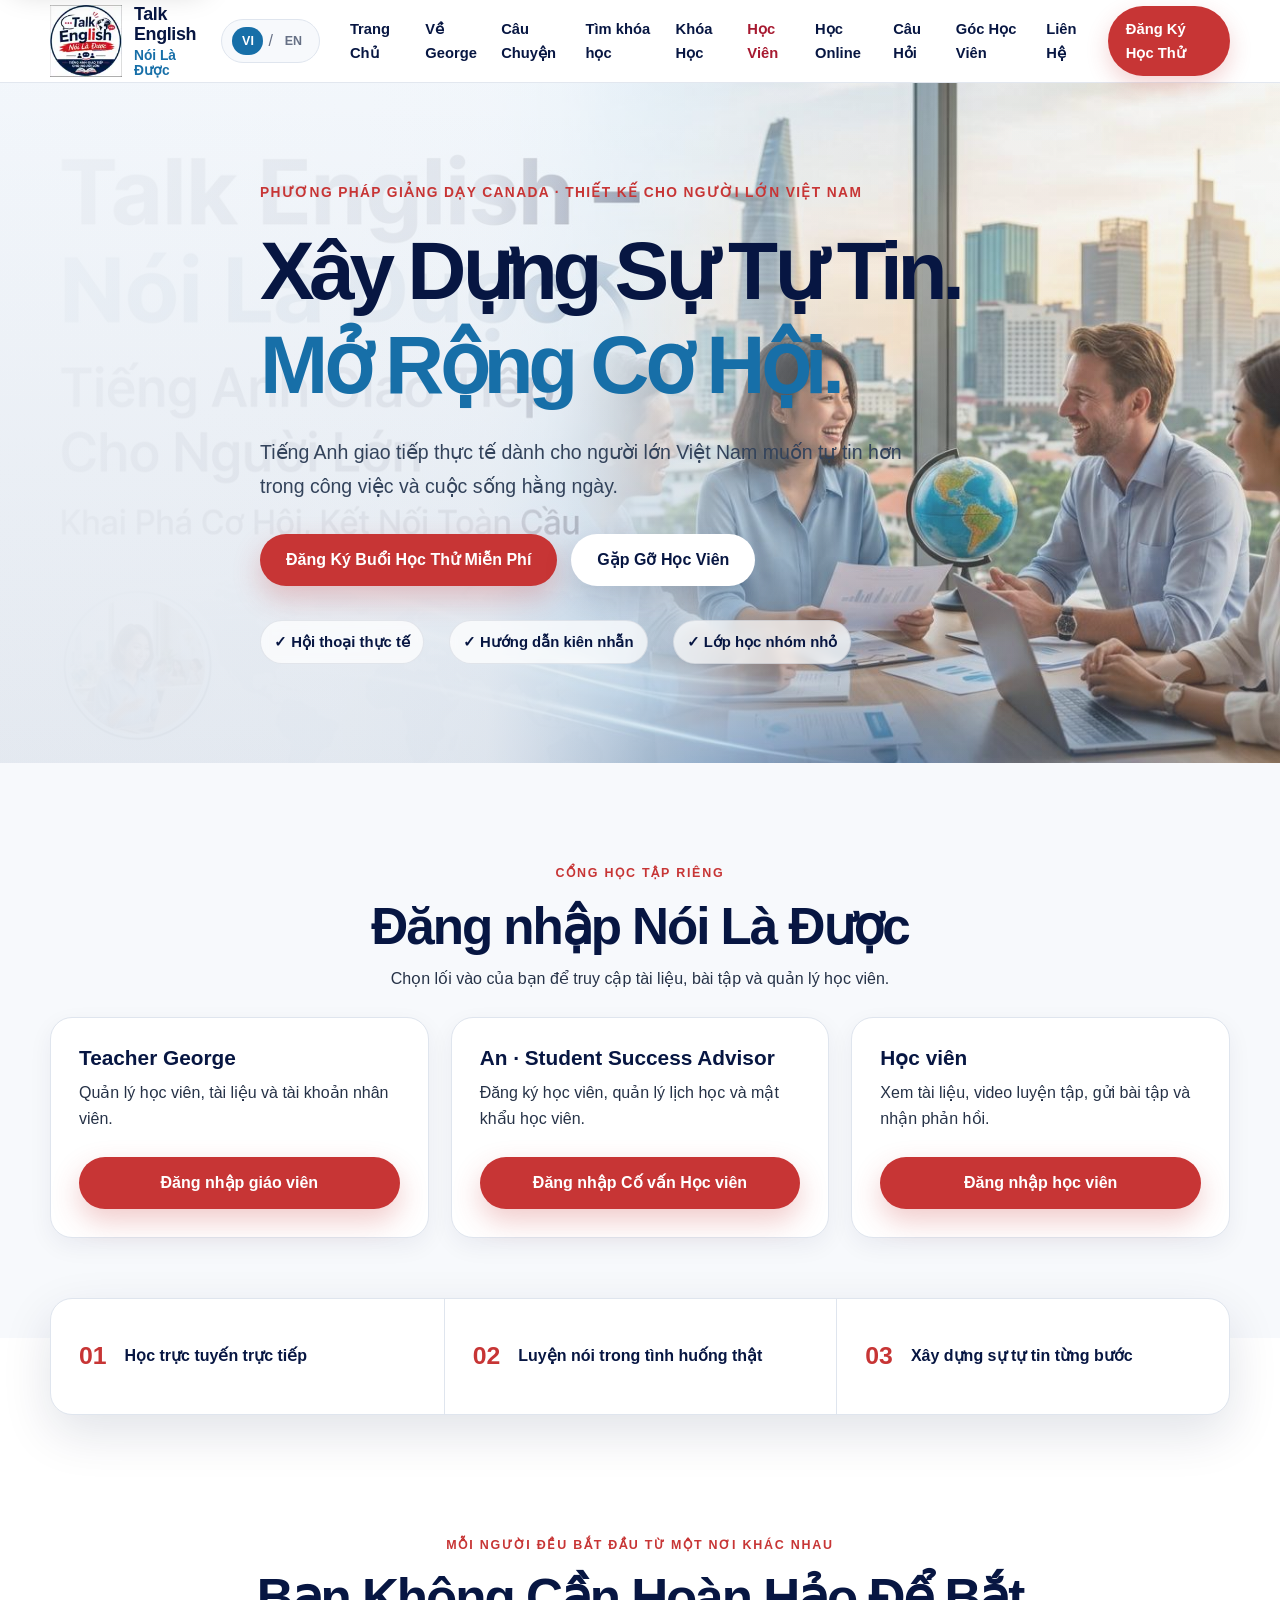
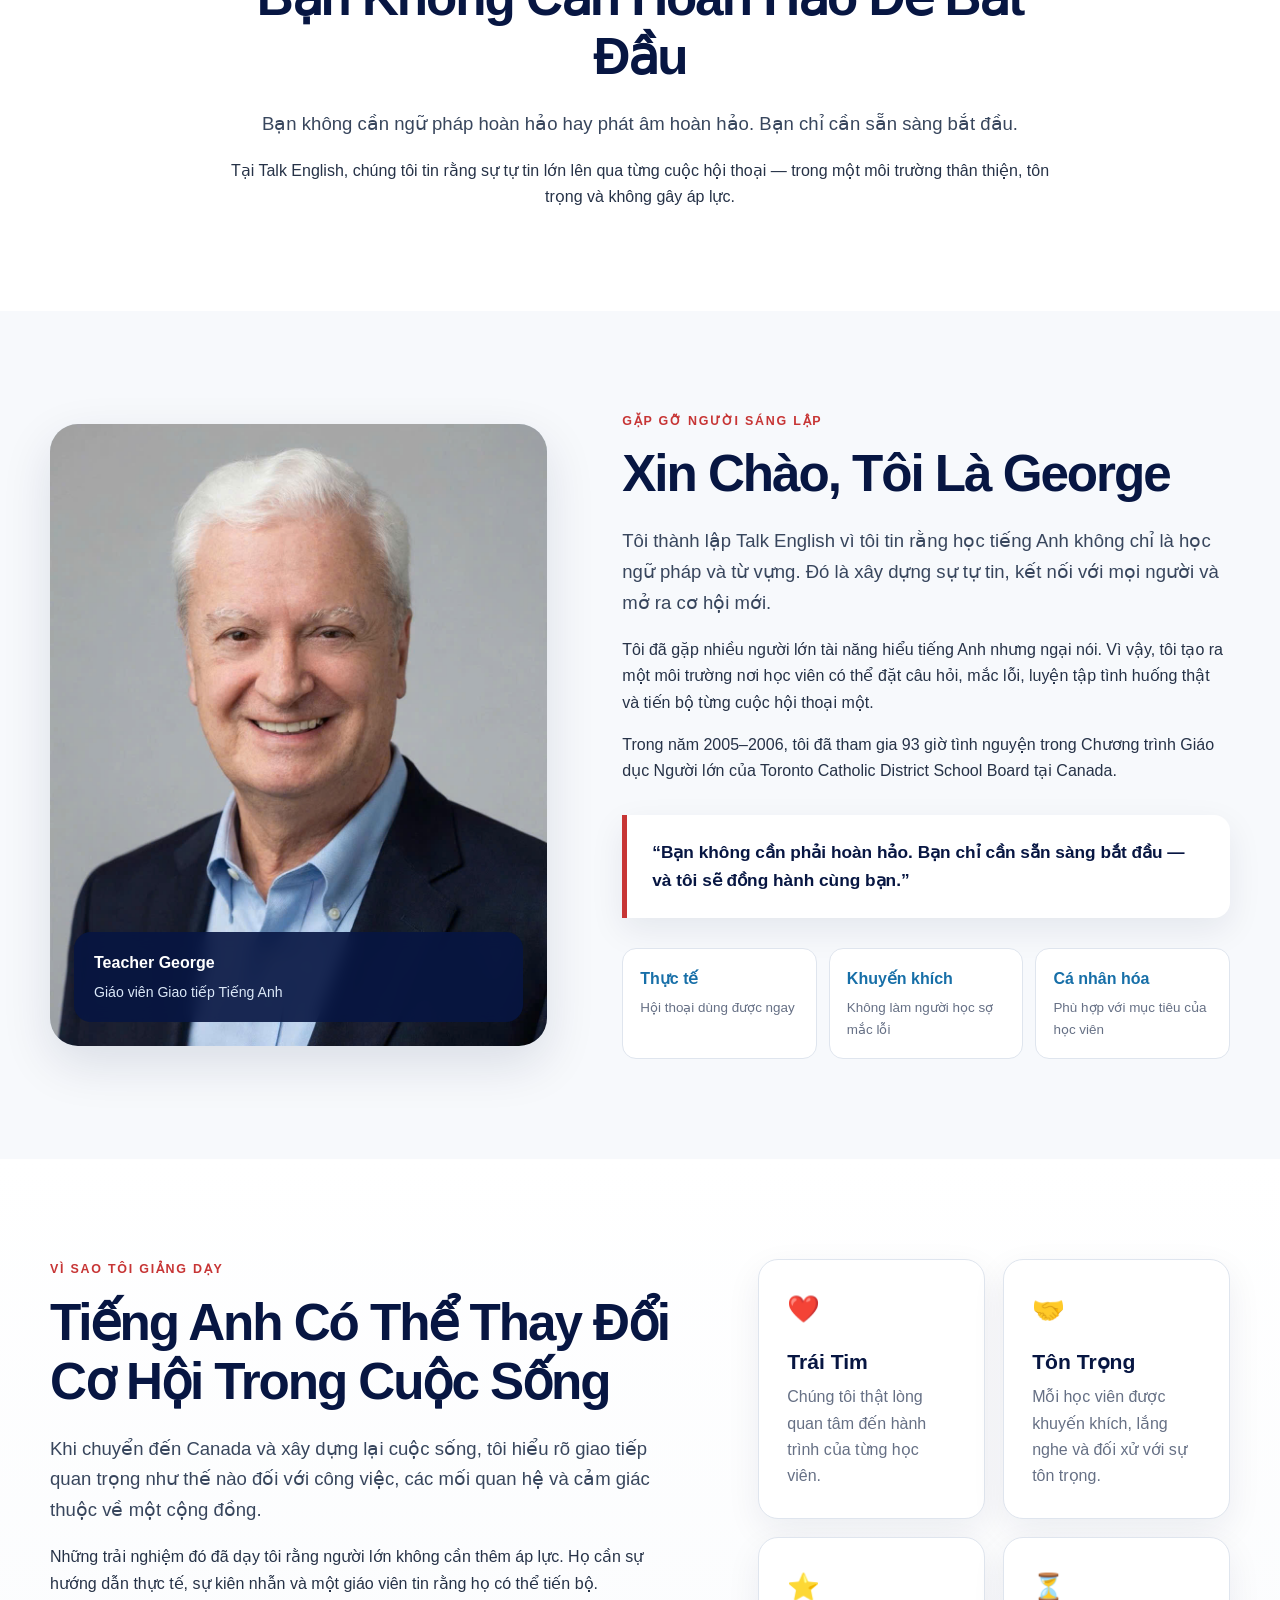
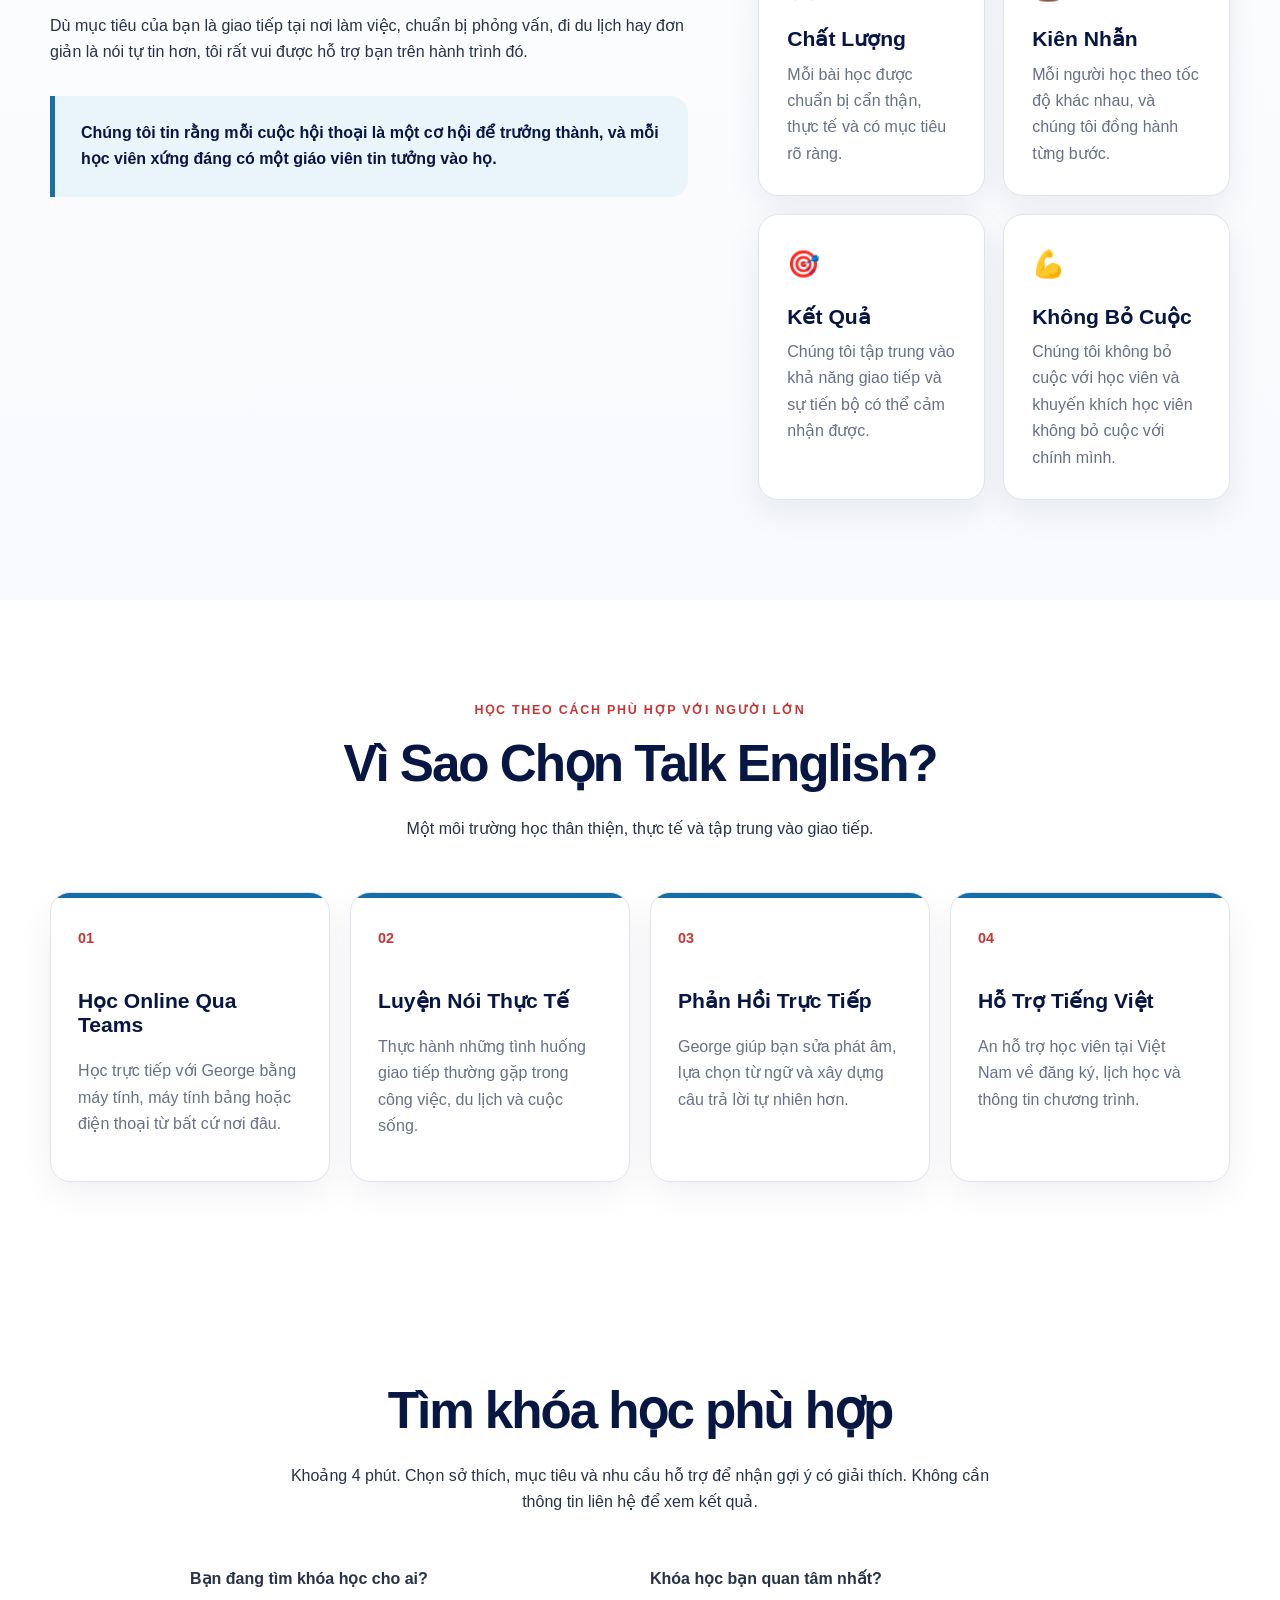
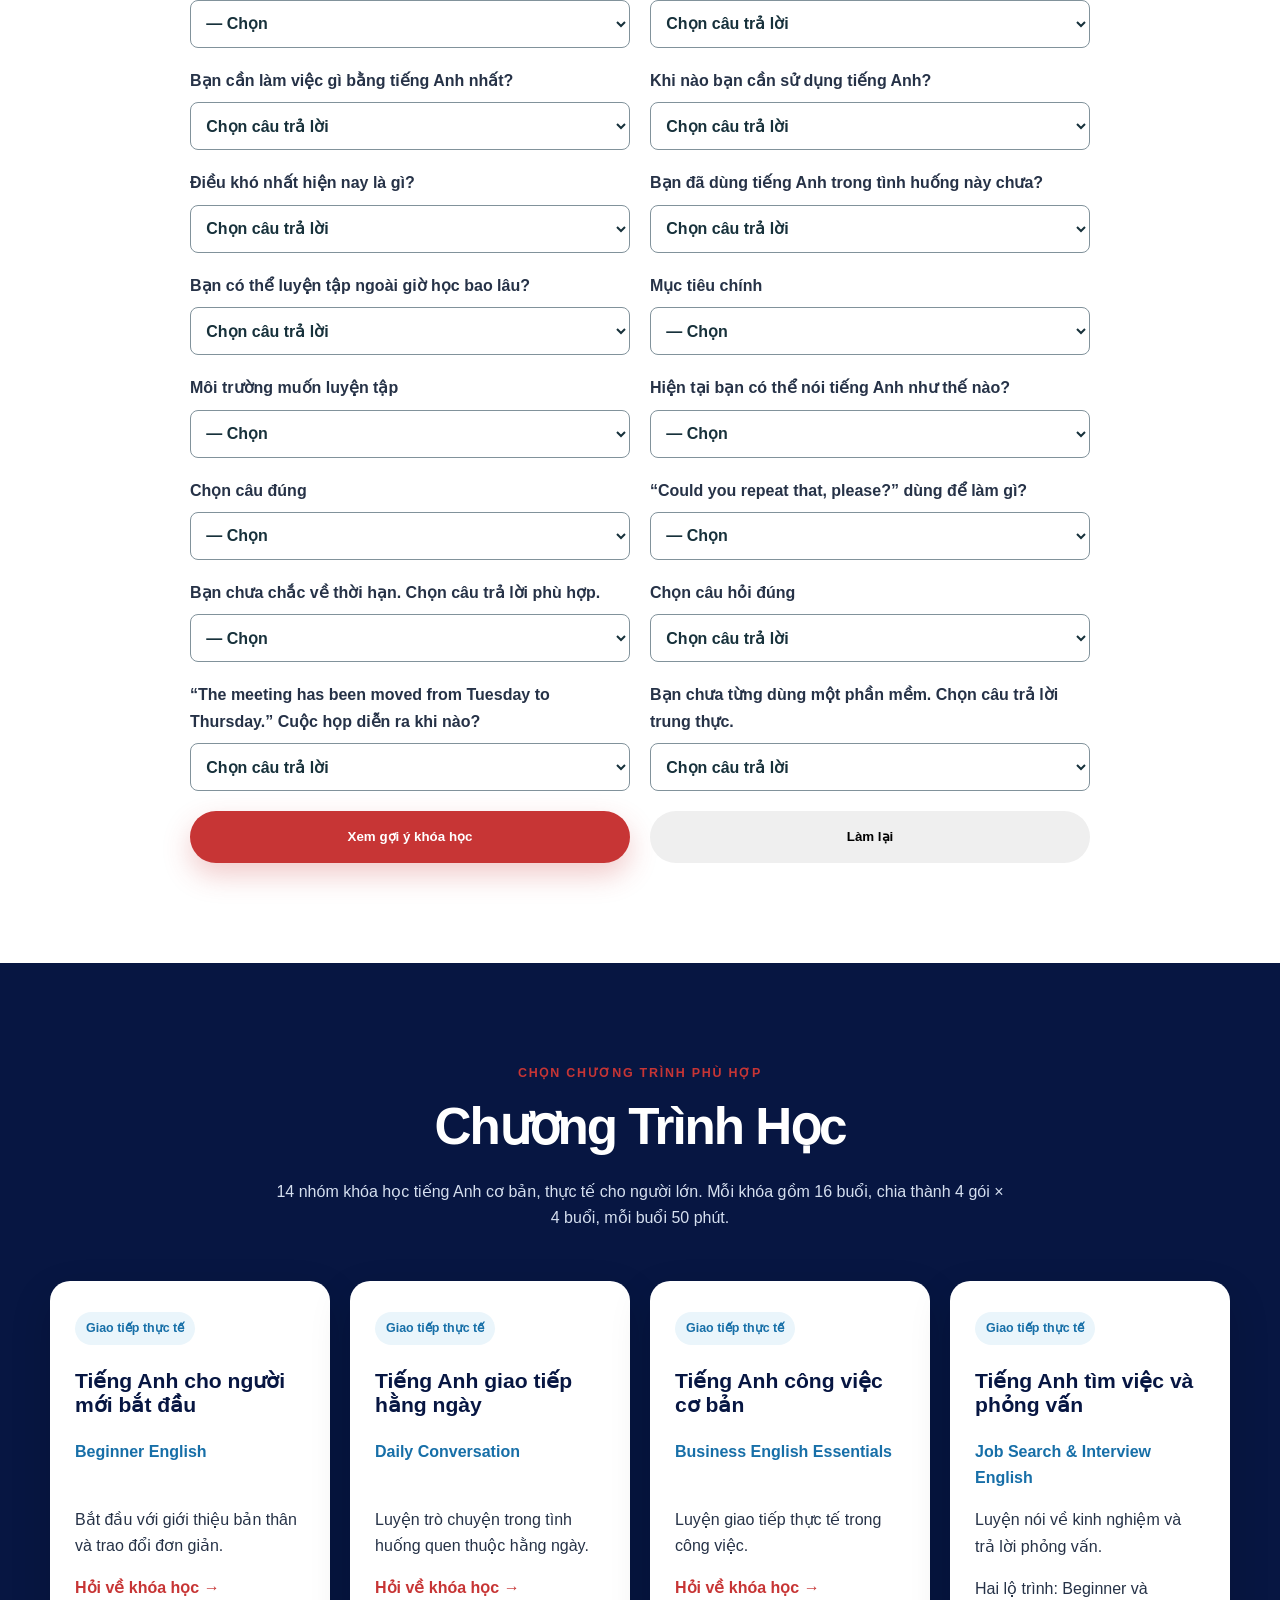
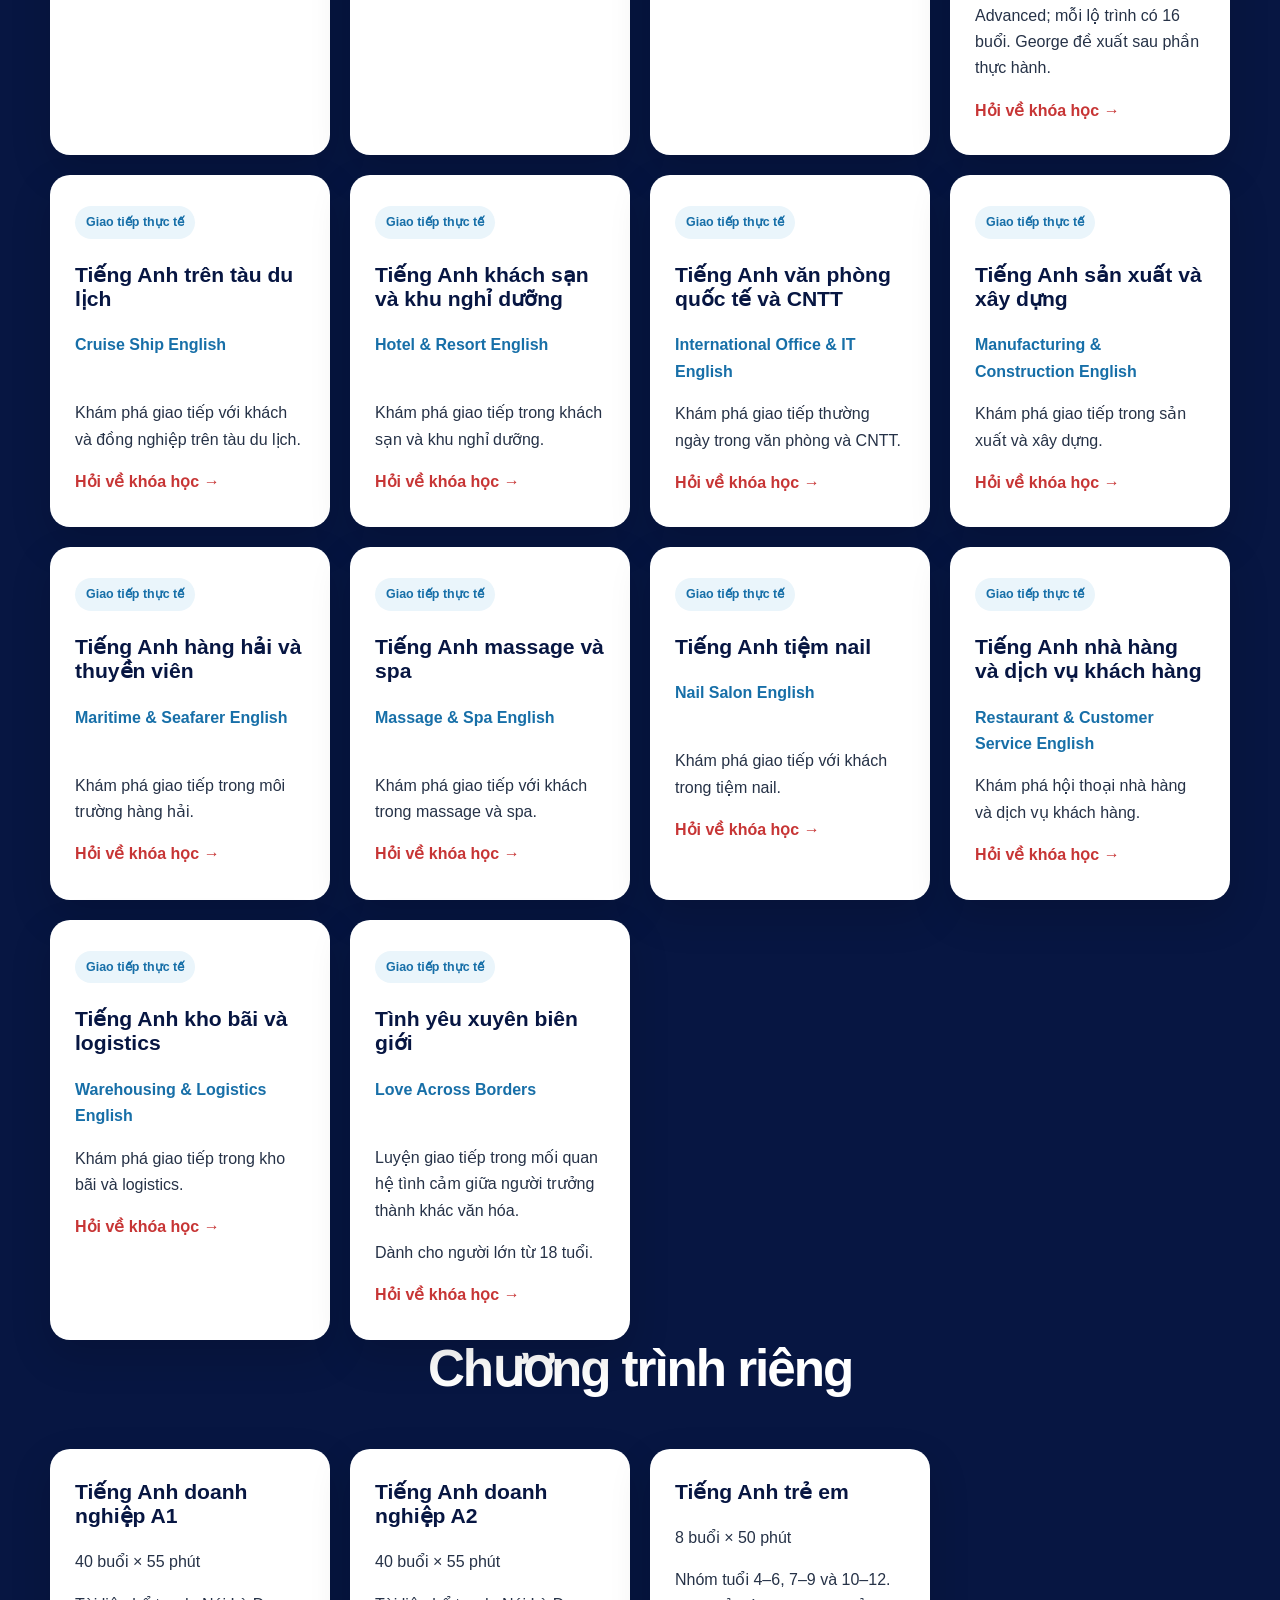
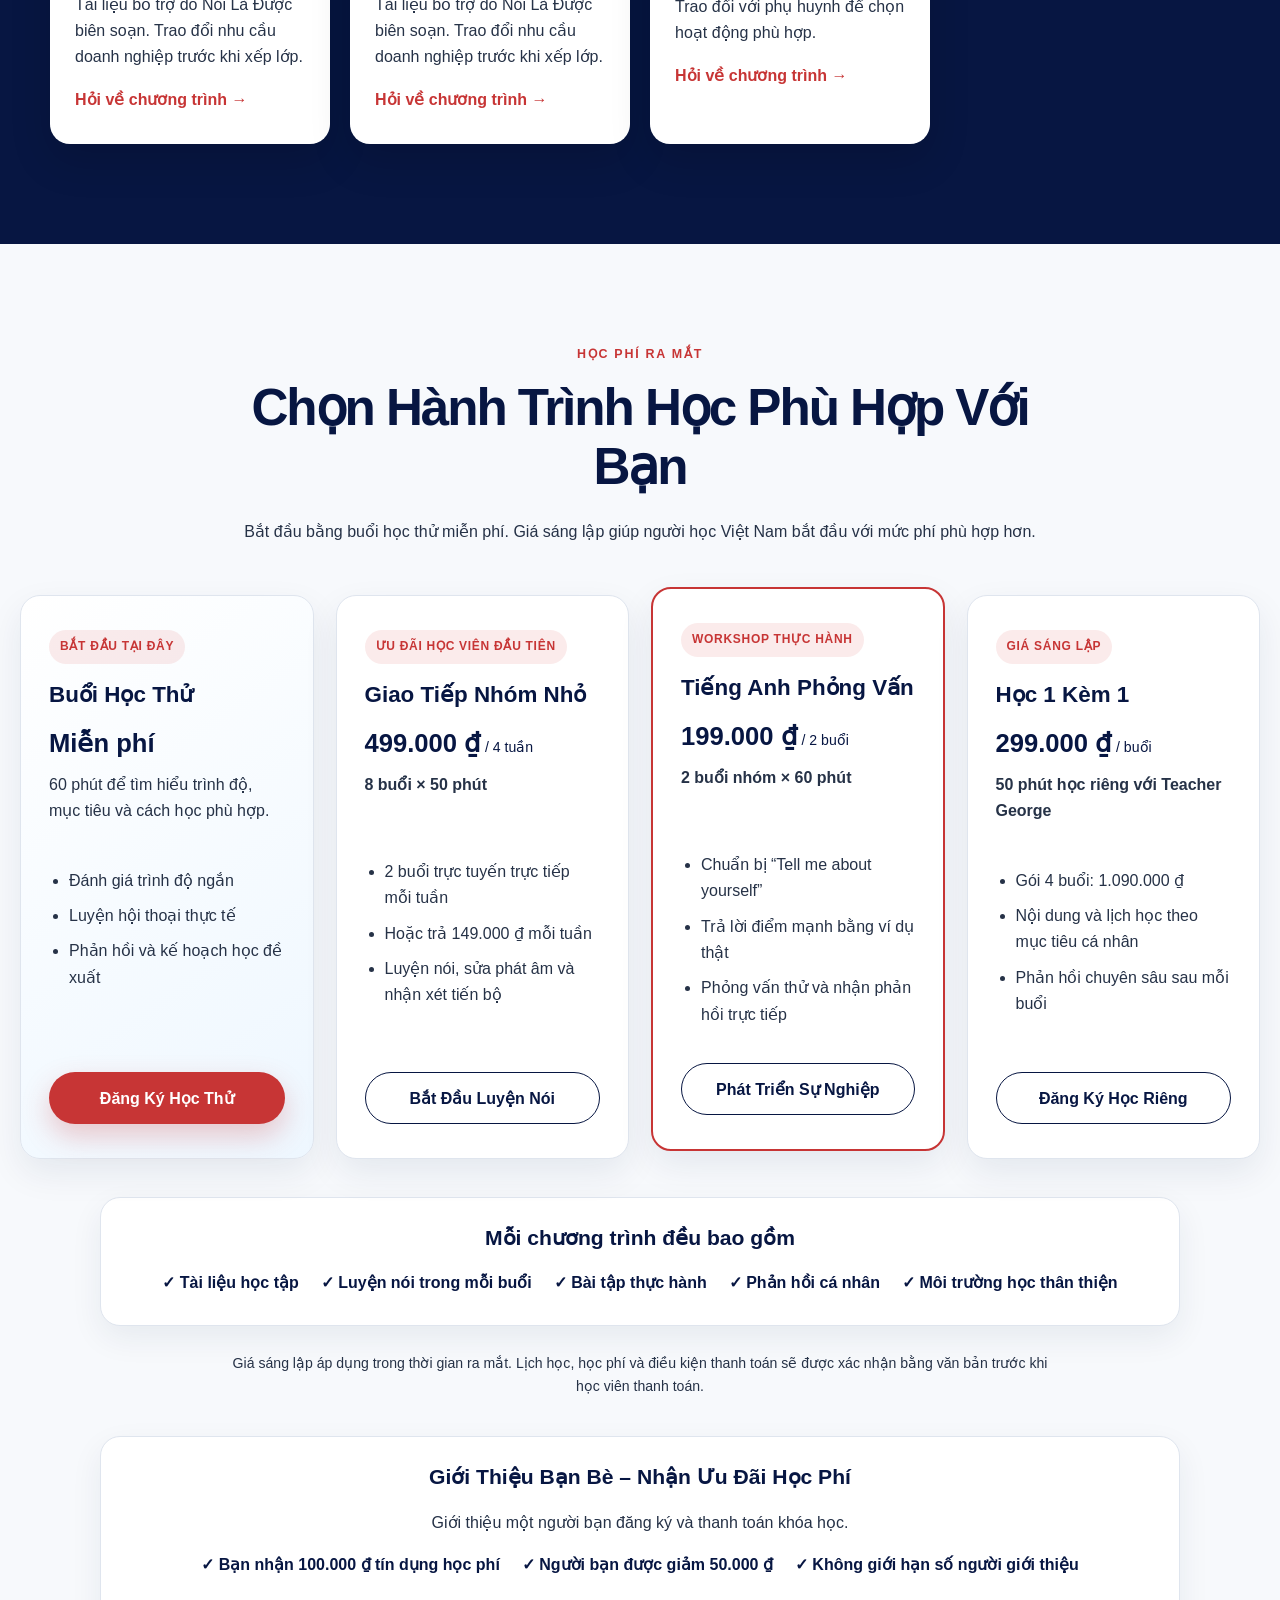
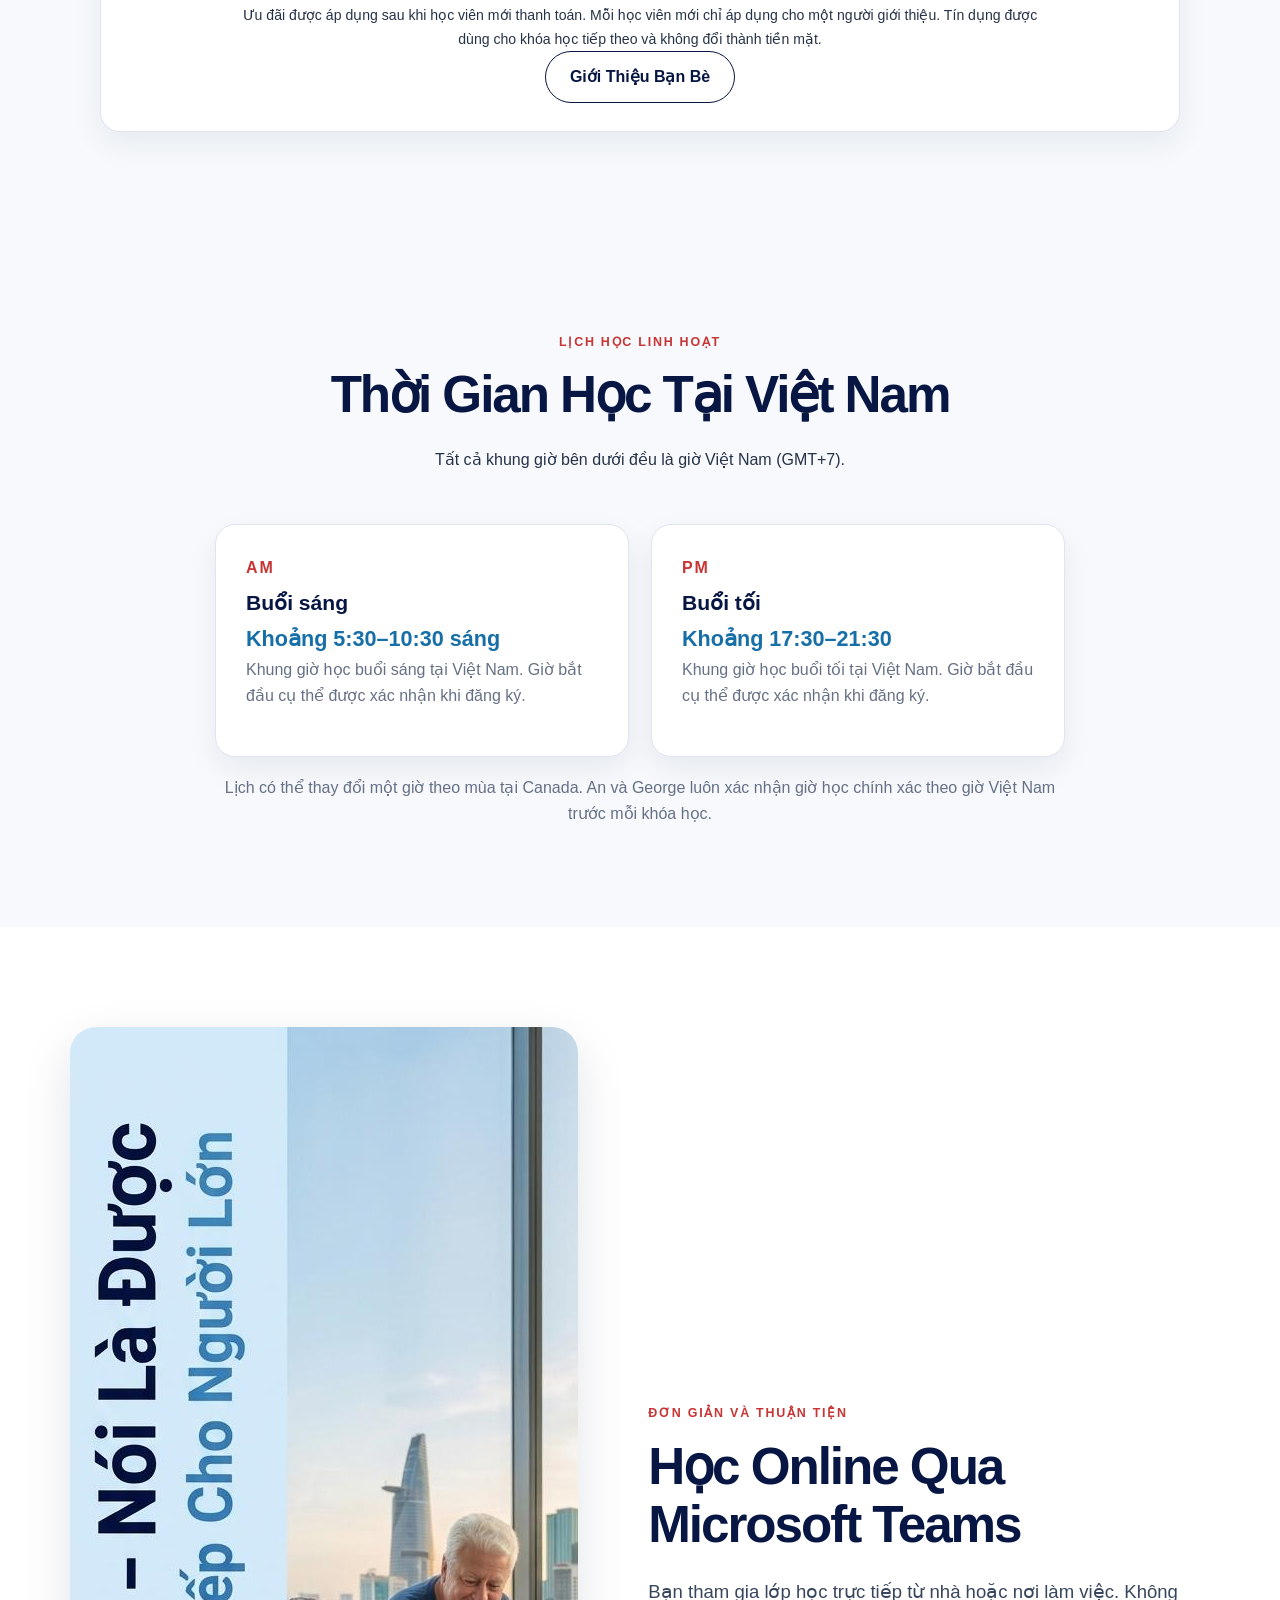
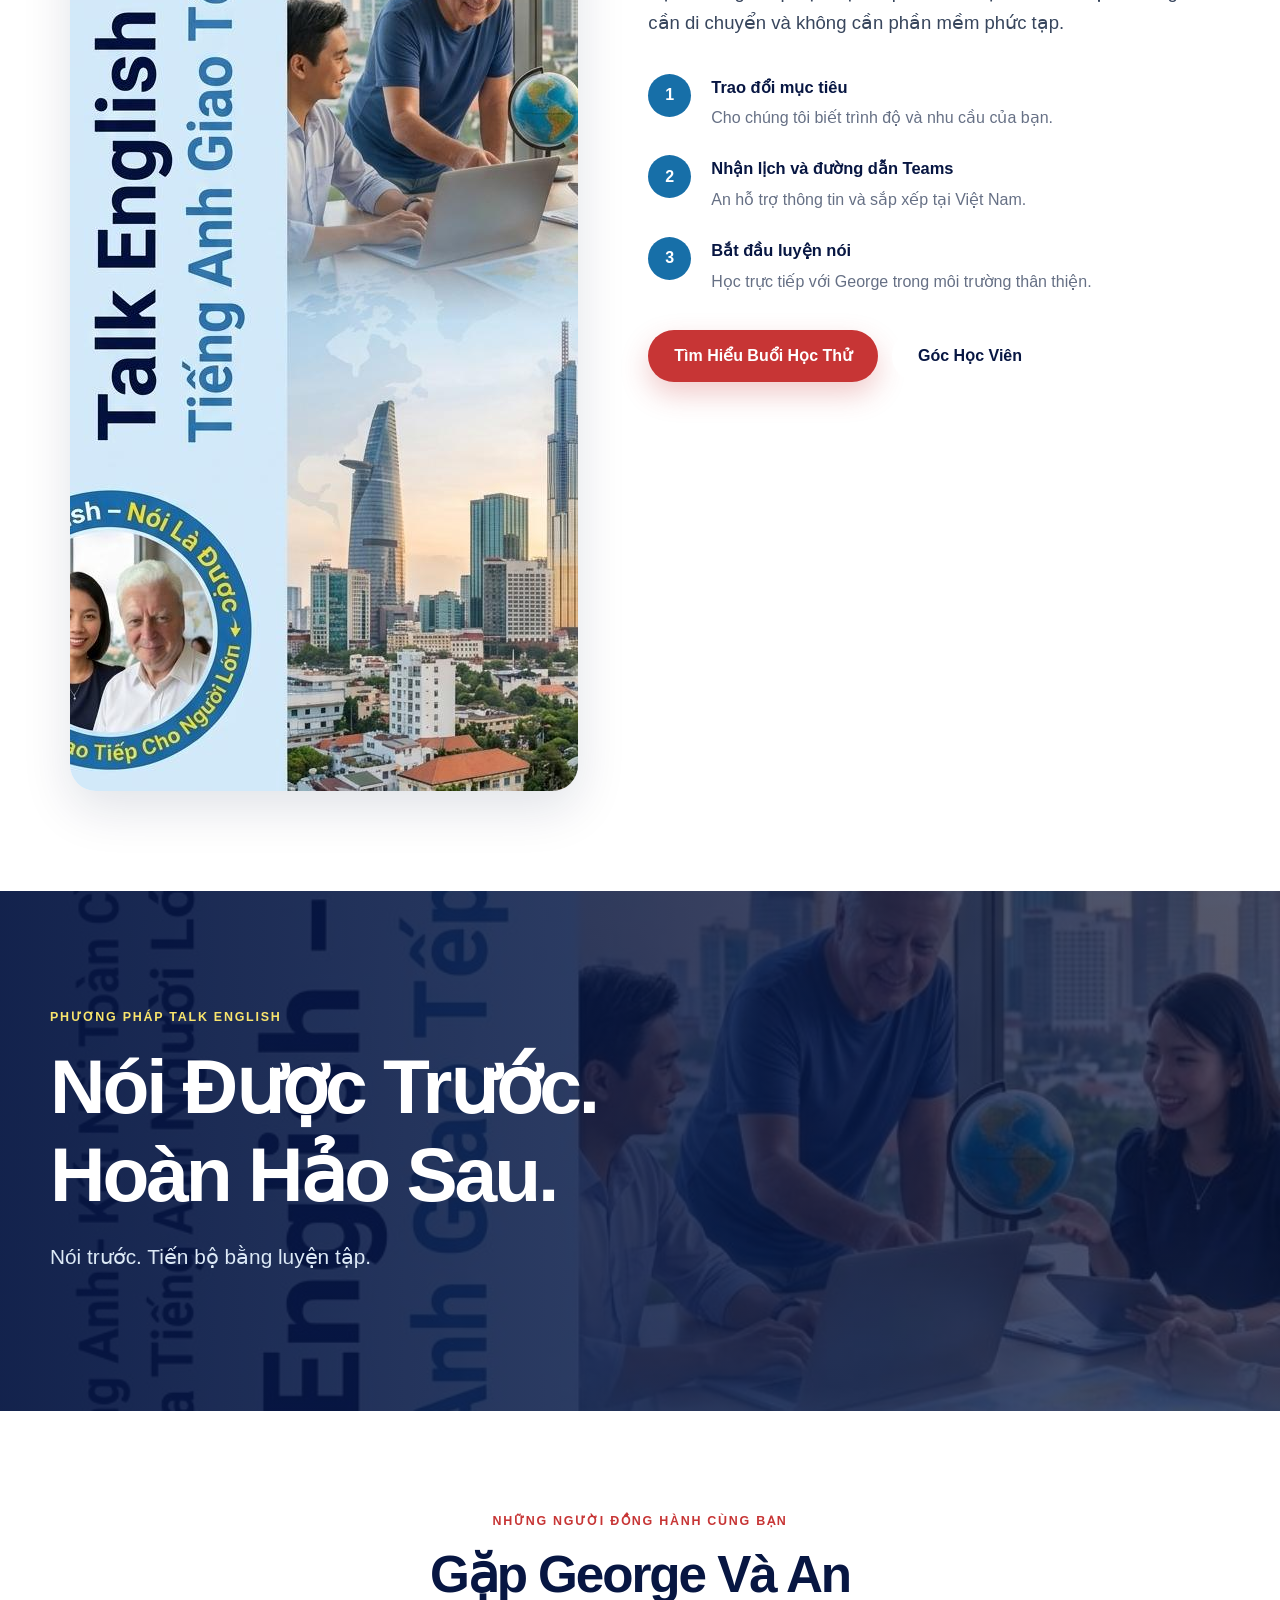
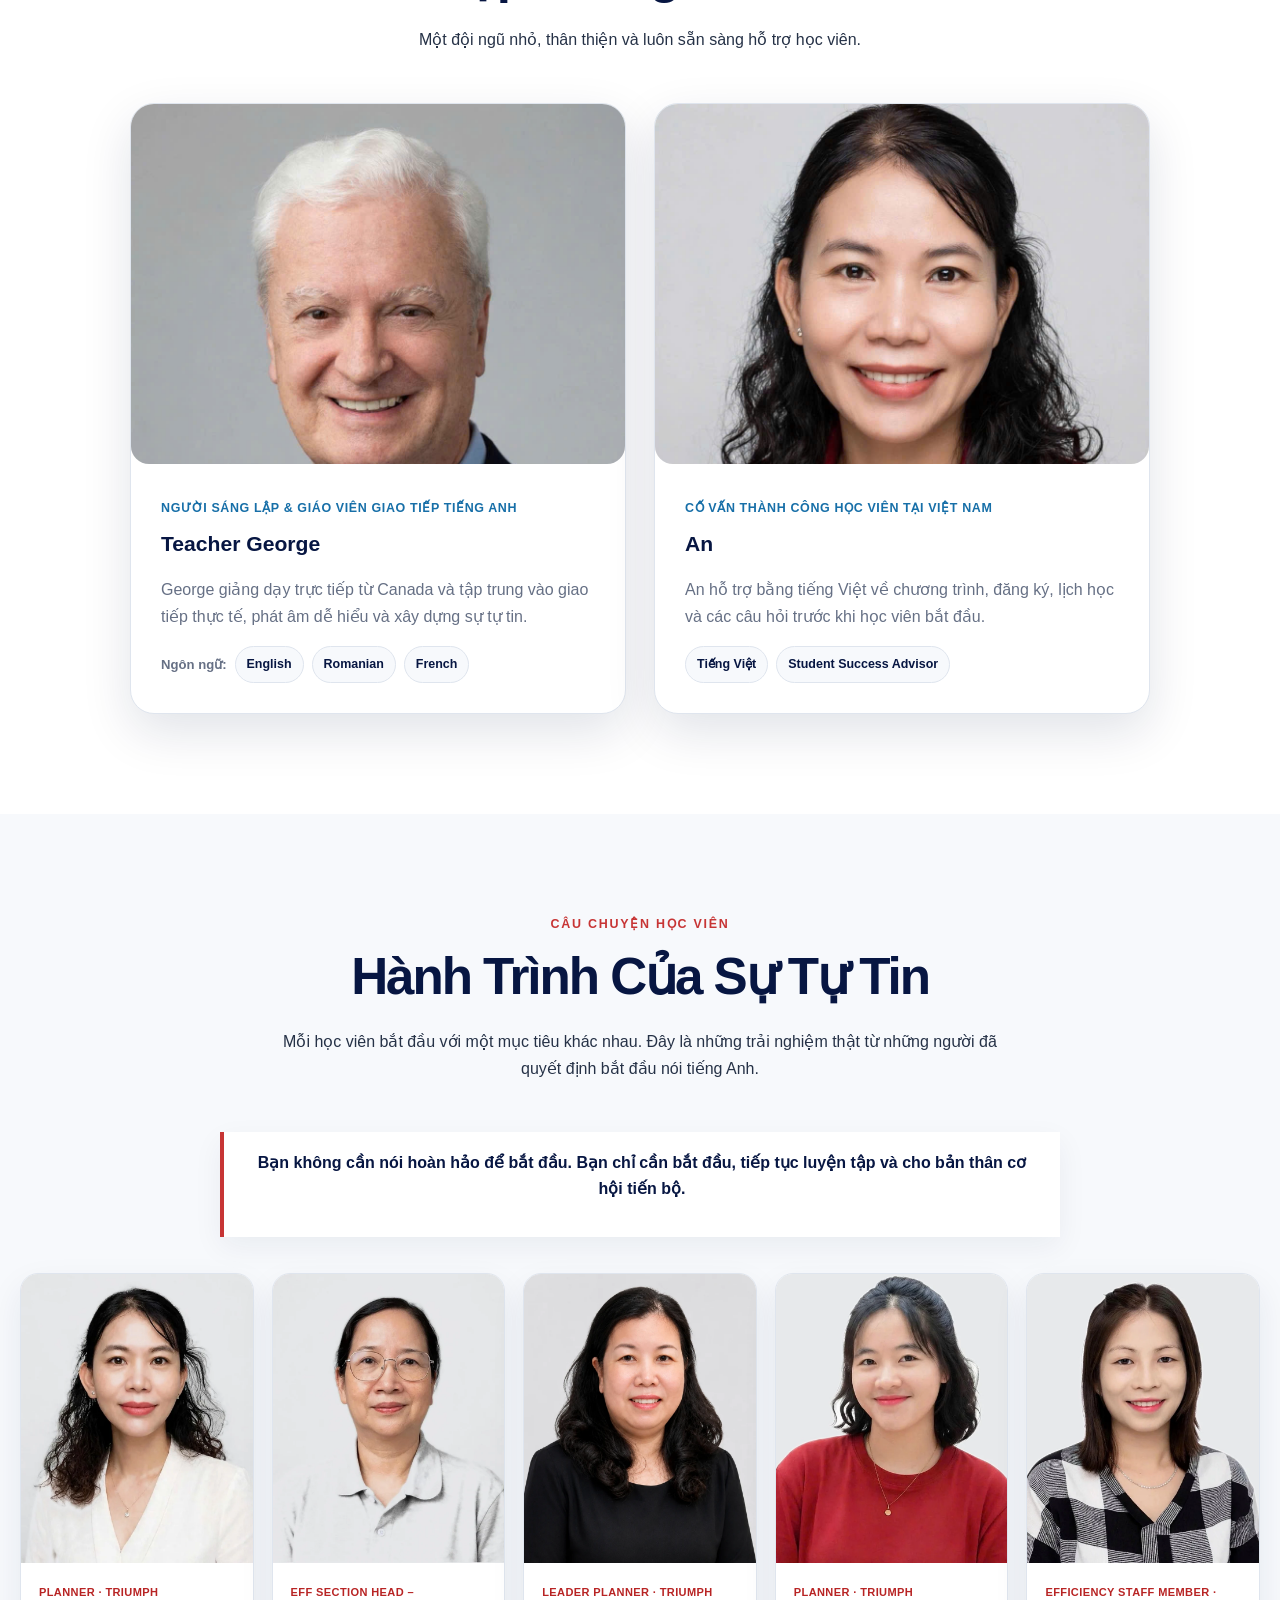
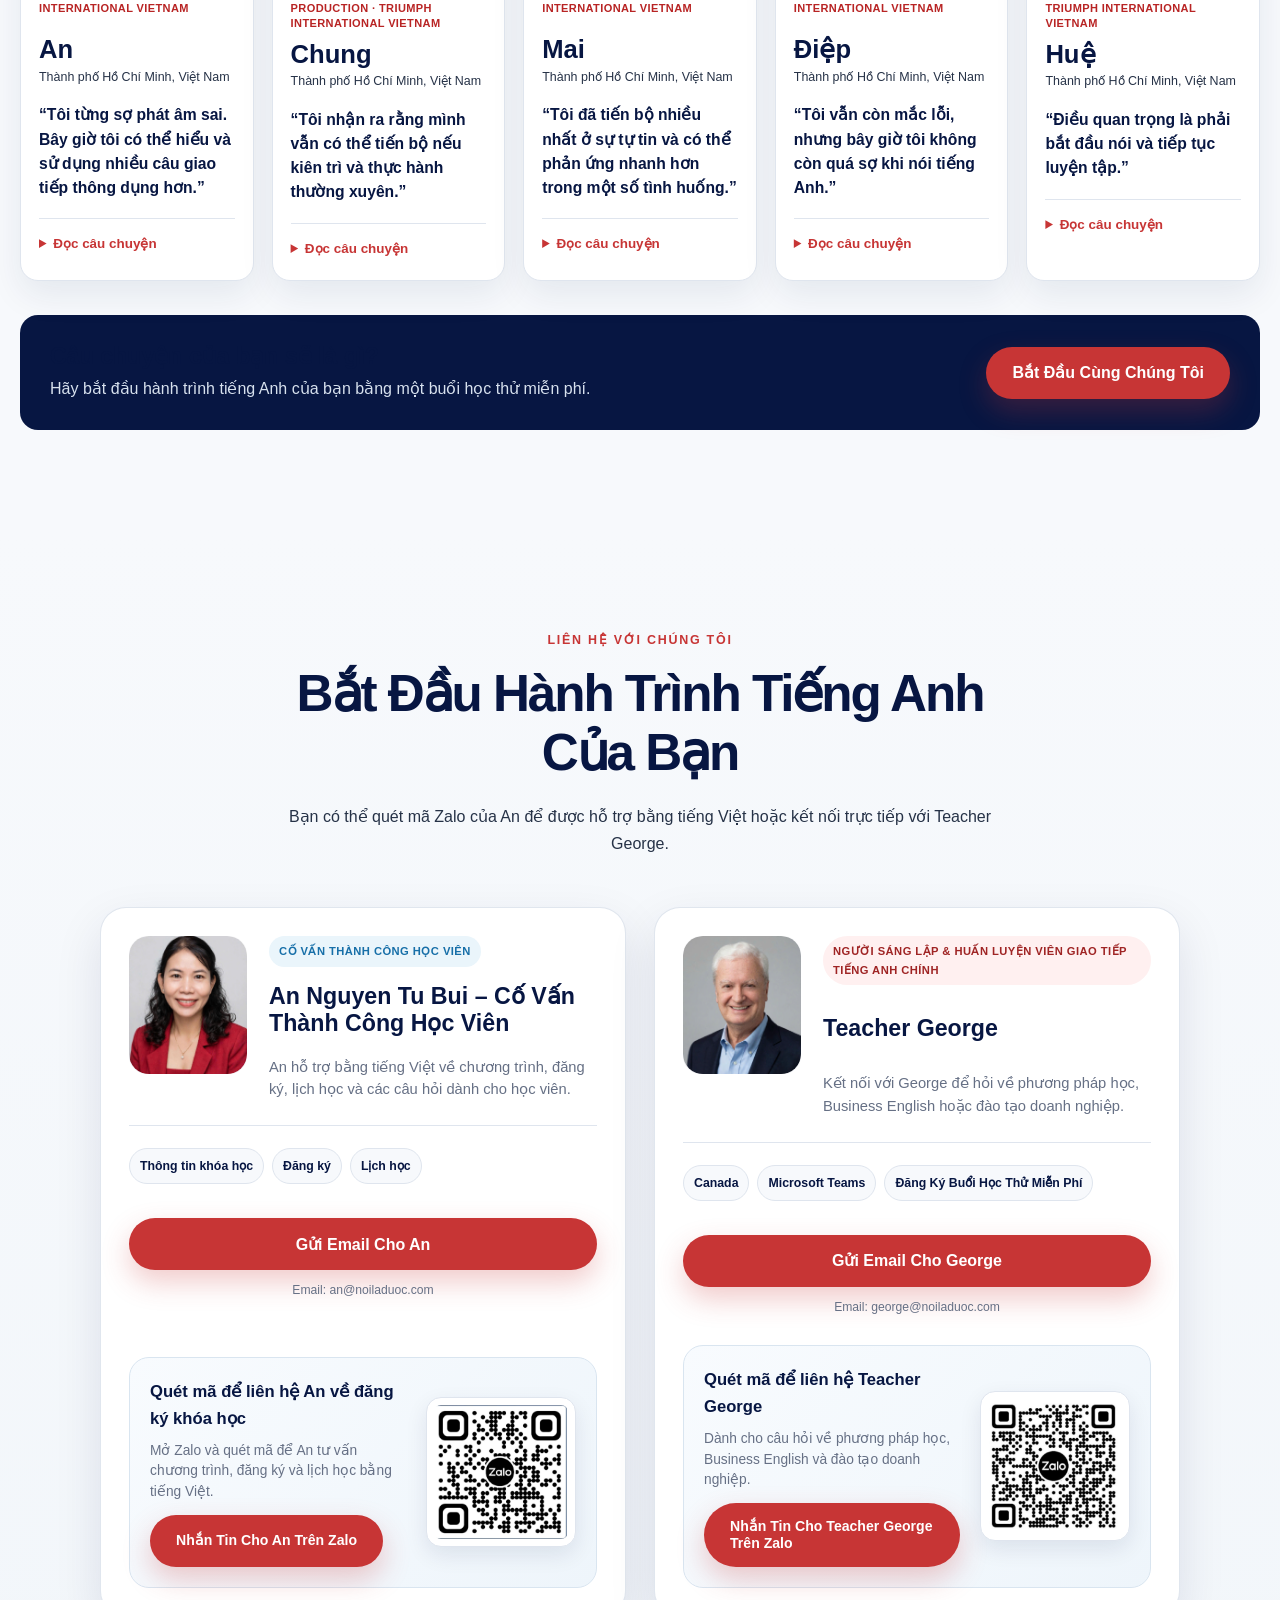
==== index.html @ e0a443e8 "Expand course guidance with interests, needs and six English questions; preserve chosen courses" ====
<!DOCTYPE html>
<html lang="vi">
<head>
<meta charset="utf-8">
<meta content="width=device-width, initial-scale=1.0" name="viewport">
<meta content="Nói Là Được – Talk English. Tiếng Anh giao tiếp thực tế cho người lớn Việt Nam, học trực tuyến cùng Teacher George qua Microsoft Teams." name="description">
<title>Nói Là Được – Talk English | Tiếng Anh Giao Tiếp Cho Người Lớn</title>
<link href="https://noiladuoc.com/" rel="canonical">
<meta content="https://noiladuoc.com/" property="og:url">
<meta content="website" property="og:type">
<meta content="Nói Là Được – Talk English" property="og:title">
<meta content="Tiếng Anh giao tiếp thực tế cho người lớn Việt Nam, học trực tuyến cùng Teacher George." property="og:description">
<meta content="vi_VN" property="og:locale">
<script type="application/ld+json">
{
  "@context": "https://schema.org",
  "@type": "EducationalOrganization",
  "name": "Nói Là Được – Talk English",
  "alternateName": "Talk English Academy",
  "url": "https://noiladuoc.com/",
  "email": "hello@noiladuoc.com",
  "areaServed": {
    "@type": "Country",
    "name": "Vietnam"
  },
  "founder": {
    "@type": "Person",
    "name": "George",
    "jobTitle": "English Communication Coach"
  },
  "contactPoint": {
    "@type": "ContactPoint",
    "contactType": "student registration and support",
    "email": "hello@noiladuoc.com",
    "availableLanguage": ["Vietnamese", "English"],
    "areaServed": "VN"
  }
}
</script>
<link href="css/style.css?v=20261010-logo" rel="stylesheet">
<script defer src="js/script.js?v=20261006-portal"></script>
<meta content="#a71930" name="theme-color"><meta content="light" name="color-scheme"></head>
<body id="top"><a class="skip-link" href="#main-content">Skip to main content</a>
<header class="site-header">
<div class="header-container">
<a aria-label="Talk English – Trang chủ" class="brand" href="#top">
<img alt="Nói Là Được – Talk English" class="site-logo" decoding="async" height="1024" loading="eager" src="[data-uri]" width="1024">
<span class="brand-copy">
<strong data-i18n="brand_name">Talk English</strong>
<small data-i18n="brand_tagline">Nói Là Được</small>
</span>
</a>
<button aria-controls="main-navigation" aria-expanded="false" aria-label="Mở menu" class="menu-toggle" data-i18n-aria="menu_open" type="button">
<span></span>
<span></span>
<span></span>
</button>
<div aria-label="Chọn ngôn ngữ" class="language-switcher" data-i18n-aria="language_label">
<button aria-pressed="true" class="language-button is-active" data-language="vi" type="button">VI</button>
<span aria-hidden="true">/</span>
<button aria-pressed="false" class="language-button" data-language="en" type="button">EN</button>
</div><nav aria-label="Điều hướng chính" class="main-navigation" id="main-navigation">
<a data-i18n="nav_home" href="#top">Trang Chủ</a>
<a data-i18n="nav_about" href="#george">Về George</a>
<a data-i18n="nav_story" href="#story">Câu Chuyện</a>
<a href="#self-assessment"><span class="assessment-vi">Tìm khóa học</span><span class="assessment-en">Find your course</span></a>
<a data-i18n="nav_courses" href="#courses">Khóa Học</a>
<a data-i18n="nav_students" href="#student-stories">Học Viên</a>
<a data-i18n="nav_online" href="#online">Học Online</a>
<a data-i18n="nav_faq" href="#faq">Câu Hỏi</a>
<a data-i18n="nav_portal" href="#portal-login">Đăng nhập</a>
<a data-i18n="nav_contact" href="#contact">Liên Hệ</a>
<a class="nav-cta" data-i18n="nav_trial" href="#trial-form">Đăng Ký Học Thử</a>
</nav>
</div>
</header>
<main id="main-content" tabindex="-1">
<section aria-labelledby="hero-title" class="hero">
<div class="hero-overlay"></div>
<div class="hero-content">
<p class="eyebrow" data-i18n="hero_eyebrow">Canadian teaching approach · Designed for Vietnamese adults</p>
<h1 data-i18n="hero_title" id="hero-title">Xây Dựng Sự Tự Tin.<br><span>Mở Rộng Cơ Hội.</span></h1>
<p class="hero-intro" data-i18n="hero_intro">Tiếng Anh giao tiếp thực tế dành cho người lớn Việt Nam muốn tự tin hơn trong công việc và cuộc sống hằng ngày.</p>
<div class="hero-actions">
<a class="button button-primary" data-i18n="trial_button" href="#trial-form">Đăng Ký Buổi Học Thử Miễn Phí</a>
<a class="button button-light" data-i18n="meet_students_button" href="#student-stories">Gặp Gỡ Học Viên</a>
</div>
<div aria-label="Điểm nổi bật" class="hero-points">
<span data-i18n="hero_point_1">✓ Hội thoại thực tế</span>
<span data-i18n="hero_point_2">✓ Hướng dẫn kiên nhẫn</span>
<span data-i18n="hero_point_3">✓ Lớp học nhóm nhỏ</span>
</div>
</div>
</section>
<section aria-labelledby="portal-login-title" class="section portal-login-section" id="portal-login">
<div class="portal-login-heading"><p class="section-label" data-i18n="portal_label">Cổng học tập riêng</p><h2 id="portal-login-title" data-i18n="portal_title">Đăng nhập Nói Là Được</h2><p data-i18n="portal_intro">Chọn lối vào của bạn để truy cập tài liệu, bài tập và quản lý học viên.</p></div>
<div class="portal-login-grid">
<article class="portal-login-card">
<h3 data-i18n="portal_teacher_title">Teacher George</h3>
<p data-i18n="portal_teacher_copy">Quản lý học viên, tài liệu và tài khoản nhân viên.</p>
<a class="button button-primary" data-i18n="portal_teacher_login" href="https://noiladuoc-students.pages.dev">Đăng nhập giáo viên</a>
</article>
<article class="portal-login-card">
<h3 data-i18n="portal_advisor_title">An · Student Success Advisor</h3>
<p data-i18n="portal_advisor_copy">Đăng ký học viên, quản lý lịch học và mật khẩu học viên.</p>
<a class="button button-primary" data-i18n="portal_advisor_login" href="https://noiladuoc-students.pages.dev">Đăng nhập Cố vấn Học viên</a>
</article>
<article class="portal-login-card">
<h3 data-i18n="portal_student_title">Học viên</h3>
<p data-i18n="portal_student_copy">Xem tài liệu, video luyện tập, gửi bài tập và nhận phản hồi.</p>
<a class="button button-primary" data-i18n="portal_student_login" href="https://noiladuoc-students.pages.dev">Đăng nhập học viên</a>
</article>
</div>
</section>
<section aria-label="Thông tin chương trình" class="trust-strip">
<div>
<strong>01</strong>
<span data-i18n="trust_1">Học trực tuyến trực tiếp</span>
</div>
<div>
<strong>02</strong>
<span data-i18n="trust_2">Luyện nói trong tình huống thật</span>
</div>
<div>
<strong>03</strong>
<span data-i18n="trust_3">Xây dựng sự tự tin từng bước</span>
</div>
</section>
<section aria-labelledby="section-1" class="section intro-section">
<div class="narrow-copy">
<p class="section-label" data-i18n="intro_label">Mỗi người đều bắt đầu từ một nơi khác nhau</p>
<h2 data-i18n="intro_title" id="section-1">Bạn Không Cần Hoàn Hảo Để Bắt Đầu</h2>
<p class="lead" data-i18n="intro_lead">Bạn không cần ngữ pháp hoàn hảo hay phát âm hoàn hảo. Bạn chỉ cần sẵn sàng bắt đầu.</p>
<p data-i18n="intro_body">Tại Talk English, chúng tôi tin rằng sự tự tin lớn lên qua từng cuộc hội thoại — trong một môi trường thân thiện, tôn trọng và không gây áp lực.</p>
</div>
</section>
<section aria-labelledby="section-2" class="section about-section" id="george">
<div class="section-grid about-grid">
<div class="portrait-frame">
<img alt="Teacher George" class="george-photo" decoding="async" height="1280" loading="lazy" src="images/Contact%20George.jpg" width="1024">
<div class="portrait-badge">
<strong data-i18n="george_name">Teacher George</strong>
<span data-i18n="george_role">English Communication Coach</span>
</div>
</div>
<div class="about-copy">
<p class="section-label" data-i18n="about_label">Gặp gỡ người sáng lập</p>
<h2 data-i18n="about_title" id="section-2">Xin Chào, Tôi Là George</h2>
<p class="lead" data-i18n="about_lead">Tôi thành lập Talk English vì tôi tin rằng học tiếng Anh không chỉ là học ngữ pháp và từ vựng. Đó là xây dựng sự tự tin, kết nối với mọi người và mở ra cơ hội mới.</p>
<p data-i18n="about_body">Tôi đã gặp nhiều người lớn tài năng hiểu tiếng Anh nhưng ngại nói. Vì vậy, tôi tạo ra một môi trường nơi học viên có thể đặt câu hỏi, mắc lỗi, luyện tập tình huống thật và tiến bộ từng cuộc hội thoại một.</p>
<p data-i18n="george_experience">Trong năm 2005–2006, tôi đã tham gia 93 giờ tình nguyện trong Chương trình Giáo dục Người lớn của Toronto Catholic District School Board tại Canada.</p>
<blockquote data-i18n="about_quote">“Bạn không cần phải hoàn hảo. Bạn chỉ cần sẵn sàng bắt đầu — và tôi sẽ đồng hành cùng bạn.”</blockquote>
<div class="feature-list">
<div>
<strong data-i18n="feature_1_title">Thực tế</strong>
<span data-i18n="feature_1_body">Hội thoại dùng được ngay</span>
</div>
<div>
<strong data-i18n="feature_2_title">Khuyến khích</strong>
<span data-i18n="feature_2_body">Không làm người học sợ mắc lỗi</span>
</div>
<div>
<strong data-i18n="feature_3_title">Cá nhân hóa</strong>
<span data-i18n="feature_3_body">Phù hợp với mục tiêu của học viên</span>
</div>
</div>
</div>
</div>
</section>
<section aria-labelledby="section-3" class="section founder-story-section" id="story">
<div class="founder-story-grid">
<div class="founder-story-copy">
<p class="section-label" data-i18n="story_label">Vì sao tôi giảng dạy</p>
<h2 data-i18n="story_title" id="section-3">Tiếng Anh Có Thể Thay Đổi Cơ Hội Trong Cuộc Sống</h2>
<p class="lead" data-i18n="story_lead">Khi chuyển đến Canada và xây dựng lại cuộc sống, tôi hiểu rõ giao tiếp quan trọng như thế nào đối với công việc, các mối quan hệ và cảm giác thuộc về một cộng đồng.</p>
<p data-i18n="story_body_1">Những trải nghiệm đó đã dạy tôi rằng người lớn không cần thêm áp lực. Họ cần sự hướng dẫn thực tế, sự kiên nhẫn và một giáo viên tin rằng họ có thể tiến bộ.</p>
<p data-i18n="story_body_2">Dù mục tiêu của bạn là giao tiếp tại nơi làm việc, chuẩn bị phỏng vấn, đi du lịch hay đơn giản là nói tự tin hơn, tôi rất vui được hỗ trợ bạn trên hành trình đó.</p>
<div class="story-highlight" data-i18n="story_highlight">Chúng tôi tin rằng mỗi cuộc hội thoại là một cơ hội để trưởng thành, và mỗi học viên xứng đáng có một giáo viên tin tưởng vào họ.</div>
</div>
<div class="founder-values"><article><span>❤️</span><h3 data-i18n="value_1_title">Trái Tim</h3><p data-i18n="value_1_body">Chúng tôi thật lòng quan tâm đến hành trình của từng học viên.</p></article><article><span>🤝</span><h3 data-i18n="value_2_title">Tôn Trọng</h3><p data-i18n="value_2_body">Mỗi học viên được khuyến khích, lắng nghe và đối xử với sự tôn trọng.</p></article><article><span>⭐</span><h3 data-i18n="value_3_title">Chất Lượng</h3><p data-i18n="value_3_body">Mỗi bài học được chuẩn bị cẩn thận, thực tế và có mục tiêu rõ ràng.</p></article><article><span>⏳</span><h3 data-i18n="value_4_title">Kiên Nhẫn</h3><p data-i18n="value_4_body">Mỗi người học theo tốc độ khác nhau, và chúng tôi đồng hành từng bước.</p></article><article><span>🎯</span><h3 data-i18n="value_5_title">Kết Quả</h3><p data-i18n="value_5_body">Chúng tôi tập trung vào khả năng giao tiếp và sự tiến bộ có thể cảm nhận được.</p></article><article><span>💪</span><h3 data-i18n="value_6_title">Không Bỏ Cuộc</h3><p data-i18n="value_6_body">Chúng tôi không bỏ cuộc với học viên và khuyến khích học viên không bỏ cuộc với chính mình.</p></article></div>
</div>
</section>
<section aria-labelledby="section-4" class="section why-section">
<div class="section-heading">
<p class="section-label" data-i18n="why_label">Học theo cách phù hợp với người lớn</p>
<h2 data-i18n="why_title" id="section-4">Vì Sao Chọn Talk English?</h2>
<p data-i18n="why_intro">
                Một môi trường học thân thiện, thực tế và tập trung vào giao tiếp.
            </p>
</div>
<div class="card-grid">
<article class="info-card">
<span class="card-number">01</span>
<h3 data-i18n="why_1_title">Học Online Qua Teams</h3>
<p data-i18n="why_1_body">
                    Học trực tiếp với George bằng máy tính, máy tính bảng
                    hoặc điện thoại từ bất cứ nơi đâu.
                </p>
</article>
<article class="info-card">
<span class="card-number">02</span>
<h3 data-i18n="why_2_title">Luyện Nói Thực Tế</h3>
<p data-i18n="why_2_body">
                    Thực hành những tình huống giao tiếp thường gặp
                    trong công việc, du lịch và cuộc sống.
                </p>
</article>
<article class="info-card">
<span class="card-number">03</span>
<h3 data-i18n="why_3_title">Phản Hồi Trực Tiếp</h3>
<p data-i18n="why_3_body">
                    George giúp bạn sửa phát âm, lựa chọn từ ngữ
                    và xây dựng câu trả lời tự nhiên hơn.
                </p>
</article>
<article class="info-card">
<span class="card-number">04</span>
<h3 data-i18n="why_4_title">Hỗ Trợ Tiếng Việt</h3>
<p data-i18n="why_4_body">
                    An hỗ trợ học viên tại Việt Nam về đăng ký,
                    lịch học và thông tin chương trình.
                </p>
</article>
</div>
</section>
<section class="section" id="self-assessment" aria-labelledby="assessment-heading"><div class="section-heading"><h2 id="assessment-heading"><span class="assessment-vi">Tìm khóa học phù hợp</span><span class="assessment-en">Find your course</span></h2><p><span><span class="assessment-vi">Khoảng 4 phút. Chọn sở thích, mục tiêu và nhu cầu hỗ trợ để nhận gợi ý có giải thích. Không cần thông tin liên hệ để xem kết quả.</span><span class="assessment-en">About 4 minutes. Choose your interests, goals and support needs for an explained recommendation. No contact details needed to see results.</span></span></p></div><form id="course-assessment" class="assessment-form"><label data-assessment-group="shared"><span class="assessment-vi">Bạn đang tìm khóa học cho ai?</span><span class="assessment-en">Who is the course for?</span><select name="audience" required><option value="" data-assessment-vi="— Chọn" data-assessment-en="Select —">— Chọn</option><option value="adult" data-assessment-vi="Người lớn" data-assessment-en="Adult">Người lớn</option><option value="kids" data-assessment-vi="Trẻ 4–12 tuổi, phụ huynh điền" data-assessment-en="Child aged 4–12, completed by parent">Trẻ 4–12 tuổi, phụ huynh điền</option></select></label><label data-assessment-group="adult"><span class="assessment-vi">Khóa học bạn quan tâm nhất?</span><span class="assessment-en">Which course interests you most?</span><select required name="interest"><option value="" data-assessment-vi="Chọn câu trả lời" data-assessment-en="Choose an answer">Chọn câu trả lời</option><option value="unsure" data-assessment-vi="Chưa biết, giúp tôi chọn" data-assessment-en="Not sure, help me choose">Chưa biết, giúp tôi chọn</option><option value="beginner" data-assessment-vi="Tiếng Anh cho người mới bắt đầu" data-assessment-en="Beginner English">Tiếng Anh cho người mới bắt đầu</option><option value="daily" data-assessment-vi="Tiếng Anh giao tiếp hằng ngày" data-assessment-en="Daily Conversation">Tiếng Anh giao tiếp hằng ngày</option><option value="business" data-assessment-vi="Tiếng Anh công việc cơ bản" data-assessment-en="Business English Essentials">Tiếng Anh công việc cơ bản</option><option value="interview" data-assessment-vi="Tiếng Anh tìm việc và phỏng vấn" data-assessment-en="Job Search &amp; Interview English">Tiếng Anh tìm việc và phỏng vấn</option><option value="cruise" data-assessment-vi="Tiếng Anh trên tàu du lịch" data-assessment-en="Cruise Ship English">Tiếng Anh trên tàu du lịch</option><option value="hotel" data-assessment-vi="Tiếng Anh khách sạn và khu nghỉ dưỡng" data-assessment-en="Hotel &amp; Resort English">Tiếng Anh khách sạn và khu nghỉ dưỡng</option><option value="office-it" data-assessment-vi="Tiếng Anh văn phòng quốc tế và CNTT" data-assessment-en="International Office &amp; IT English">Tiếng Anh văn phòng quốc tế và CNTT</option><option value="manufacturing-construction" data-assessment-vi="Tiếng Anh sản xuất và xây dựng" data-assessment-en="Manufacturing &amp; Construction English">Tiếng Anh sản xuất và xây dựng</option><option value="maritime" data-assessment-vi="Tiếng Anh hàng hải và thuyền viên" data-assessment-en="Maritime &amp; Seafarer English">Tiếng Anh hàng hải và thuyền viên</option><option value="massage-spa" data-assessment-vi="Tiếng Anh massage và spa" data-assessment-en="Massage &amp; Spa English">Tiếng Anh massage và spa</option><option value="nail" data-assessment-vi="Tiếng Anh tiệm nail" data-assessment-en="Nail Salon English">Tiếng Anh tiệm nail</option><option value="restaurant-service" data-assessment-vi="Tiếng Anh nhà hàng và dịch vụ khách hàng" data-assessment-en="Restaurant &amp; Customer Service English">Tiếng Anh nhà hàng và dịch vụ khách hàng</option><option value="warehousing-logistics" data-assessment-vi="Tiếng Anh kho bãi và logistics" data-assessment-en="Warehousing &amp; Logistics English">Tiếng Anh kho bãi và logistics</option><option value="love-across-borders" data-assessment-vi="Tình yêu xuyên biên giới" data-assessment-en="Love Across Borders">Tình yêu xuyên biên giới</option><option value="corporate-a1" data-assessment-vi="Tiếng Anh doanh nghiệp A1" data-assessment-en="Corporate A1">Tiếng Anh doanh nghiệp A1</option><option value="corporate-a2" data-assessment-vi="Tiếng Anh doanh nghiệp A2" data-assessment-en="Corporate A2">Tiếng Anh doanh nghiệp A2</option><option value="kids" data-assessment-vi="Tiếng Anh trẻ em" data-assessment-en="Talk English Kids">Tiếng Anh trẻ em</option></select></label><label data-assessment-group="adult"><span class="assessment-vi">Bạn cần làm việc gì bằng tiếng Anh nhất?</span><span class="assessment-en">What do you most need to do in English?</span><select required name="task"><option value="" data-assessment-vi="Chọn câu trả lời" data-assessment-en="Choose an answer">Chọn câu trả lời</option><option value="daily" data-assessment-vi="Trò chuyện và sinh hoạt" data-assessment-en="Everyday conversations">Trò chuyện và sinh hoạt</option><option value="interview" data-assessment-vi="Ứng tuyển và trả lời phỏng vấn" data-assessment-en="Apply for jobs and interview">Ứng tuyển và trả lời phỏng vấn</option><option value="business" data-assessment-vi="Họp, email và trao đổi với đồng nghiệp" data-assessment-en="Meetings, emails and colleagues">Họp, email và trao đổi với đồng nghiệp</option><option value="service" data-assessment-vi="Trao đổi với khách hàng" data-assessment-en="Speak with customers">Trao đổi với khách hàng</option><option value="relationship" data-assessment-vi="Giao tiếp với người yêu hoặc bạn đời khác văn hóa, từ 18 tuổi" data-assessment-en="Communicate with a partner across cultures, age 18+">Giao tiếp với người yêu hoặc bạn đời khác văn hóa, từ 18 tuổi</option></select></label><label data-assessment-group="adult"><span class="assessment-vi">Khi nào bạn cần sử dụng tiếng Anh?</span><span class="assessment-en">When do you need to use English?</span><select required name="urgency"><option value="" data-assessment-vi="Chọn câu trả lời" data-assessment-en="Choose an answer">Chọn câu trả lời</option><option value="now" data-assessment-vi="Trong tháng này" data-assessment-en="This month">Trong tháng này</option><option value="soon" data-assessment-vi="Trong 1–3 tháng" data-assessment-en="In 1–3 months">Trong 1–3 tháng</option><option value="later" data-assessment-vi="Chưa có hạn cụ thể" data-assessment-en="No fixed deadline">Chưa có hạn cụ thể</option></select></label><label data-assessment-group="adult"><span class="assessment-vi">Điều khó nhất hiện nay là gì?</span><span class="assessment-en">What is hardest for you now?</span><select required name="skill"><option value="" data-assessment-vi="Chọn câu trả lời" data-assessment-en="Choose an answer">Chọn câu trả lời</option><option value="start" data-assessment-vi="Bắt đầu nói hoặc tạo câu" data-assessment-en="Starting to speak or forming sentences">Bắt đầu nói hoặc tạo câu</option><option value="listen" data-assessment-vi="Nghe và hiểu người khác" data-assessment-en="Understanding spoken English">Nghe và hiểu người khác</option><option value="reply" data-assessment-vi="Trả lời câu hỏi tiếp nối" data-assessment-en="Answering follow-up questions">Trả lời câu hỏi tiếp nối</option><option value="words" data-assessment-vi="Tìm từ đúng trong tình huống thực tế" data-assessment-en="Finding words for real situations">Tìm từ đúng trong tình huống thực tế</option></select></label><label data-assessment-group="adult"><span class="assessment-vi">Bạn đã dùng tiếng Anh trong tình huống này chưa?</span><span class="assessment-en">Have you used English in this situation?</span><select required name="experience"><option value="" data-assessment-vi="Chọn câu trả lời" data-assessment-en="Choose an answer">Chọn câu trả lời</option><option value="never" data-assessment-vi="Chưa từng" data-assessment-en="Never">Chưa từng</option><option value="help" data-assessment-vi="Có, nhưng cần giúp đỡ" data-assessment-en="Yes, with help">Có, nhưng cần giúp đỡ</option><option value="independent" data-assessment-vi="Có thể tự trao đổi" data-assessment-en="Can manage independently">Có thể tự trao đổi</option></select></label><label data-assessment-group="adult"><span class="assessment-vi">Bạn có thể luyện tập ngoài giờ học bao lâu?</span><span class="assessment-en">How much can you practise outside lessons?</span><select required name="practice"><option value="" data-assessment-vi="Chọn câu trả lời" data-assessment-en="Choose an answer">Chọn câu trả lời</option><option value="little" data-assessment-vi="Dưới 15 phút mỗi tuần" data-assessment-en="Under 15 minutes a week">Dưới 15 phút mỗi tuần</option><option value="some" data-assessment-vi="15–60 phút mỗi tuần" data-assessment-en="15–60 minutes a week">15–60 phút mỗi tuần</option><option value="regular" data-assessment-vi="Hơn 60 phút mỗi tuần" data-assessment-en="Over 60 minutes a week">Hơn 60 phút mỗi tuần</option></select></label><label data-assessment-group="child"><span class="assessment-vi">Độ tuổi của trẻ</span><span class="assessment-en">Child’s age group</span><select required name="kid_age"><option value="" data-assessment-vi="Chọn câu trả lời" data-assessment-en="Choose an answer">Chọn câu trả lời</option><option value="4-6" data-assessment-vi="4–6 tuổi" data-assessment-en="Ages 4–6">4–6 tuổi</option><option value="7-9" data-assessment-vi="7–9 tuổi" data-assessment-en="Ages 7–9">7–9 tuổi</option><option value="10-12" data-assessment-vi="10–12 tuổi" data-assessment-en="Ages 10–12">10–12 tuổi</option></select></label><label data-assessment-group="adult"><span class="assessment-vi">Mục tiêu chính</span><span class="assessment-en">Main goal</span><select name="goal" required><option value="" data-assessment-vi="— Chọn" data-assessment-en="Select —">— Chọn</option><option value="daily" data-assessment-vi="Giao tiếp hằng ngày" data-assessment-en="Daily conversation">Giao tiếp hằng ngày</option><option value="interview" data-assessment-vi="Tìm việc và phỏng vấn" data-assessment-en="Job search and interviews">Tìm việc và phỏng vấn</option><option value="business" data-assessment-vi="Giao tiếp công việc" data-assessment-en="Work communication">Giao tiếp công việc</option><option value="corporate" data-assessment-vi="Chương trình cho nhóm doanh nghiệp" data-assessment-en="Corporate group programme">Chương trình cho nhóm doanh nghiệp</option><option value="relationship" data-assessment-vi="Mối quan hệ xuyên văn hóa, từ 18 tuổi" data-assessment-en="Cross-cultural relationships, age 18+">Mối quan hệ xuyên văn hóa, từ 18 tuổi</option></select></label><label data-assessment-group="adult"><span class="assessment-vi">Môi trường muốn luyện tập</span><span class="assessment-en">Preferred practice setting</span><select name="sector" required><option value="" data-assessment-vi="— Chọn" data-assessment-en="Select —">— Chọn</option><option value="general" data-assessment-vi="Giao tiếp chung" data-assessment-en="General">Giao tiếp chung</option><option value="cruise" data-assessment-vi="Tàu du lịch" data-assessment-en="Cruise ship">Tàu du lịch</option><option value="hotel" data-assessment-vi="Khách sạn" data-assessment-en="Hotel">Khách sạn</option><option value="office-it" data-assessment-vi="Văn phòng và CNTT" data-assessment-en="Office and IT">Văn phòng và CNTT</option><option value="manufacturing-construction" data-assessment-vi="Sản xuất và xây dựng" data-assessment-en="Manufacturing and construction">Sản xuất và xây dựng</option><option value="maritime" data-assessment-vi="Hàng hải" data-assessment-en="Maritime">Hàng hải</option><option value="massage-spa" data-assessment-vi="Massage và spa" data-assessment-en="Massage and spa">Massage và spa</option><option value="nail" data-assessment-vi="Tiệm nail" data-assessment-en="Nail salon">Tiệm nail</option><option value="restaurant-service" data-assessment-vi="Nhà hàng và dịch vụ" data-assessment-en="Restaurant and service">Nhà hàng và dịch vụ</option><option value="warehousing-logistics" data-assessment-vi="Kho bãi và logistics" data-assessment-en="Warehousing and logistics">Kho bãi và logistics</option></select></label><label data-assessment-group="adult"><span class="assessment-vi">Hiện tại bạn có thể nói tiếng Anh như thế nào?</span><span class="assessment-en">How comfortably can you speak English now?</span><select name="confidence" required><option value="" data-assessment-vi="— Chọn" data-assessment-en="Select —">— Chọn</option><option value="0" data-assessment-vi="Mới bắt đầu, cần hỗ trợ nhiều" data-assessment-en="Starting out, need substantial support">Mới bắt đầu, cần hỗ trợ nhiều</option><option value="1" data-assessment-vi="Nói được câu ngắn, còn ngập ngừng" data-assessment-en="Short sentences, with pauses">Nói được câu ngắn, còn ngập ngừng</option><option value="2" data-assessment-vi="Nói và trả lời câu hỏi tiếp nối khá độc lập" data-assessment-en="Can speak and answer follow-up questions independently">Nói và trả lời câu hỏi tiếp nối khá độc lập</option></select></label><label data-assessment-group="adult"><span class="assessment-vi">Chọn câu đúng</span><span class="assessment-en">Choose the correct sentence</span><select name="q1" required><option value="" data-assessment-vi="— Chọn" data-assessment-en="Select —">— Chọn</option><option value="0">She work here.</option><option value="1">She works here.</option><option value="0b">She working here.</option></select></label><label data-assessment-group="adult"><span class="assessment-vi">“Could you repeat that, please?” dùng để làm gì?</span><span class="assessment-en">What does “Could you repeat that, please?” ask for?</span><select name="q2" required><option value="" data-assessment-vi="— Chọn" data-assessment-en="Select —">— Chọn</option><option value="0" data-assessment-vi="Kết thúc cuộc gọi" data-assessment-en="End a call">Kết thúc cuộc gọi</option><option value="0b" data-assessment-vi="Xác nhận đã hiểu" data-assessment-en="Confirm understanding">Xác nhận đã hiểu</option><option value="1" data-assessment-vi="Yêu cầu nói lại" data-assessment-en="Ask someone to say it again">Yêu cầu nói lại</option></select></label><label data-assessment-group="adult"><span class="assessment-vi">Bạn chưa chắc về thời hạn. Chọn câu trả lời phù hợp.</span><span class="assessment-en">You are unsure of the deadline. Choose the best reply.</span><select name="q3" required><option value="" data-assessment-vi="— Chọn" data-assessment-en="Select —">— Chọn</option><option value="1">Could you confirm the deadline, please?</option><option value="0">I guarantee it is finished.</option><option value="0b">I will guess the time.</option></select></label><label data-assessment-group="adult"><span class="assessment-vi">Chọn câu hỏi đúng</span><span class="assessment-en">Choose the correct question</span><select required name="q4"><option value="" data-assessment-vi="Chọn câu trả lời" data-assessment-en="Choose an answer">Chọn câu trả lời</option><option value="0" data-assessment-vi="Where you work?" data-assessment-en="Where you work?">Where you work?</option><option value="1" data-assessment-vi="Where do you work?" data-assessment-en="Where do you work?">Where do you work?</option><option value="0b" data-assessment-vi="Where does you work?" data-assessment-en="Where does you work?">Where does you work?</option></select></label><label data-assessment-group="adult"><span class="assessment-vi">“The meeting has been moved from Tuesday to Thursday.” Cuộc họp diễn ra khi nào?</span><span class="assessment-en">“The meeting has been moved from Tuesday to Thursday.” When is the meeting?</span><select required name="q5"><option value="" data-assessment-vi="Chọn câu trả lời" data-assessment-en="Choose an answer">Chọn câu trả lời</option><option value="0" data-assessment-vi="Tuesday" data-assessment-en="Tuesday">Tuesday</option><option value="1" data-assessment-vi="Thursday" data-assessment-en="Thursday">Thursday</option><option value="0b" data-assessment-vi="Both days" data-assessment-en="Both days">Both days</option></select></label><label data-assessment-group="adult"><span class="assessment-vi">Bạn chưa từng dùng một phần mềm. Chọn câu trả lời trung thực.</span><span class="assessment-en">You have never used a software tool. Choose an honest reply.</span><select required name="q6"><option value="" data-assessment-vi="Chọn câu trả lời" data-assessment-en="Choose an answer">Chọn câu trả lời</option><option value="0" data-assessment-vi="I am an expert in it." data-assessment-en="I am an expert in it.">I am an expert in it.</option><option value="0b" data-assessment-vi="I have used it for years." data-assessment-en="I have used it for years.">I have used it for years.</option><option value="1" data-assessment-vi="I have not used it yet, but I am willing to learn." data-assessment-en="I have not used it yet, but I am willing to learn.">I have not used it yet, but I am willing to learn.</option></select></label><button class="button button-primary" type="submit"><span class="assessment-vi">Xem gợi ý khóa học</span><span class="assessment-en">See my recommendation</span></button><button class="button" type="reset"><span class="assessment-vi">Làm lại</span><span class="assessment-en">Start again</span></button></form><div id="assessment-result" class="assessment-result" hidden tabindex="-1" aria-live="polite"><h3><span class="assessment-vi">Gợi ý của bạn</span><span class="assessment-en">Your recommendation</span></h3><p id="assessment-course"></p><p id="assessment-reason"></p><p><span class="assessment-vi">Gợi ý ban đầu, không phải chứng nhận CEFR. George sẽ xác nhận mức phù hợp qua buổi học thử và phần nói.</span><span class="assessment-en">An initial suggestion, not a CEFR certificate. George will confirm suitability through the trial lesson and speaking sample.</span></p><a class="button button-primary" href="#trial-form" id="assessment-register"><span class="assessment-vi">Đăng ký học thử với gợi ý này</span><span class="assessment-en">Register for a trial with this recommendation</span></a></div><noscript>Vui lòng bật JavaScript hoặc liên hệ George để được tư vấn. / Enable JavaScript or contact George for advice.</noscript></section>
<section aria-labelledby="section-5" class="section courses-section" id="courses"><div class="section-heading"><p data-i18n="courses_label" class="section-label">Chọn chương trình phù hợp</p><h2 data-i18n="courses_title" id="section-5">Chương Trình Học</h2><p data-i18n="courses_intro">14 nhóm khóa học tiếng Anh cơ bản, thực tế cho người lớn. Mỗi khóa gồm 16 buổi, chia thành 4 gói × 4 buổi, mỗi buổi 50 phút.</p></div><div class="course-grid"><article class="course-card" data-course="beginner"><span data-i18n="catalogue_beginner_type" class="course-level">Giao tiếp thực tế</span><h3 data-i18n="catalogue_beginner_title">Tiếng Anh cho người mới bắt đầu</h3><p class="course-vietnamese">Beginner English</p><p data-i18n="catalogue_beginner_description">Bắt đầu với giới thiệu bản thân và trao đổi đơn giản.</p><a data-i18n="course_link" href="#trial-form" data-select-course="beginner">Hỏi về khóa học →</a></article><article class="course-card" data-course="daily"><span data-i18n="catalogue_daily_type" class="course-level">Giao tiếp thực tế</span><h3 data-i18n="catalogue_daily_title">Tiếng Anh giao tiếp hằng ngày</h3><p class="course-vietnamese">Daily Conversation</p><p data-i18n="catalogue_daily_description">Luyện trò chuyện trong tình huống quen thuộc hằng ngày.</p><a data-i18n="course_link" href="#trial-form" data-select-course="daily">Hỏi về khóa học →</a></article><article class="course-card" data-course="business"><span data-i18n="catalogue_business_type" class="course-level">Giao tiếp thực tế</span><h3 data-i18n="catalogue_business_title">Tiếng Anh công việc cơ bản</h3><p class="course-vietnamese">Business English Essentials</p><p data-i18n="catalogue_business_description">Luyện giao tiếp thực tế trong công việc.</p><a data-i18n="course_link" href="#trial-form" data-select-course="business">Hỏi về khóa học →</a></article><article class="course-card" data-course="interview"><span data-i18n="catalogue_interview_type" class="course-level">Giao tiếp thực tế</span><h3 data-i18n="catalogue_interview_title">Tiếng Anh tìm việc và phỏng vấn</h3><p class="course-vietnamese">Job Search &amp; Interview English</p><p data-i18n="catalogue_interview_description">Luyện nói về kinh nghiệm và trả lời phỏng vấn.</p><p data-i18n="catalogue_interview_tracks">Hai lộ trình: Beginner và Advanced; mỗi lộ trình có 16 buổi. George đề xuất sau phần thực hành.</p><a data-i18n="course_link" href="#trial-form" data-select-course="interview">Hỏi về khóa học →</a></article><article class="course-card" data-course="cruise"><span data-i18n="catalogue_cruise_type" class="course-level">Giao tiếp thực tế</span><h3 data-i18n="catalogue_cruise_title">Tiếng Anh trên tàu du lịch</h3><p class="course-vietnamese">Cruise Ship English</p><p data-i18n="catalogue_cruise_description">Khám phá giao tiếp với khách và đồng nghiệp trên tàu du lịch.</p><a data-i18n="course_link" href="#trial-form" data-select-course="cruise">Hỏi về khóa học →</a></article><article class="course-card" data-course="hotel"><span data-i18n="catalogue_hotel_type" class="course-level">Giao tiếp thực tế</span><h3 data-i18n="catalogue_hotel_title">Tiếng Anh khách sạn và khu nghỉ dưỡng</h3><p class="course-vietnamese">Hotel &amp; Resort English</p><p data-i18n="catalogue_hotel_description">Khám phá giao tiếp trong khách sạn và khu nghỉ dưỡng.</p><a data-i18n="course_link" href="#trial-form" data-select-course="hotel">Hỏi về khóa học →</a></article><article class="course-card" data-course="office-it"><span data-i18n="catalogue_office-it_type" class="course-level">Giao tiếp thực tế</span><h3 data-i18n="catalogue_office-it_title">Tiếng Anh văn phòng quốc tế và CNTT</h3><p class="course-vietnamese">International Office &amp; IT English</p><p data-i18n="catalogue_office-it_description">Khám phá giao tiếp thường ngày trong văn phòng và CNTT.</p><a data-i18n="course_link" href="#trial-form" data-select-course="office-it">Hỏi về khóa học →</a></article><article class="course-card" data-course="manufacturing-construction"><span data-i18n="catalogue_manufacturing-construction_type" class="course-level">Giao tiếp thực tế</span><h3 data-i18n="catalogue_manufacturing-construction_title">Tiếng Anh sản xuất và xây dựng</h3><p class="course-vietnamese">Manufacturing &amp; Construction English</p><p data-i18n="catalogue_manufacturing-construction_description">Khám phá giao tiếp trong sản xuất và xây dựng.</p><a data-i18n="course_link" href="#trial-form" data-select-course="manufacturing-construction">Hỏi về khóa học →</a></article><article class="course-card" data-course="maritime"><span data-i18n="catalogue_maritime_type" class="course-level">Giao tiếp thực tế</span><h3 data-i18n="catalogue_maritime_title">Tiếng Anh hàng hải và thuyền viên</h3><p class="course-vietnamese">Maritime &amp; Seafarer English</p><p data-i18n="catalogue_maritime_description">Khám phá giao tiếp trong môi trường hàng hải.</p><a data-i18n="course_link" href="#trial-form" data-select-course="maritime">Hỏi về khóa học →</a></article><article class="course-card" data-course="massage-spa"><span data-i18n="catalogue_massage-spa_type" class="course-level">Giao tiếp thực tế</span><h3 data-i18n="catalogue_massage-spa_title">Tiếng Anh massage và spa</h3><p class="course-vietnamese">Massage &amp; Spa English</p><p data-i18n="catalogue_massage-spa_description">Khám phá giao tiếp với khách trong massage và spa.</p><a data-i18n="course_link" href="#trial-form" data-select-course="massage-spa">Hỏi về khóa học →</a></article><article class="course-card" data-course="nail"><span data-i18n="catalogue_nail_type" class="course-level">Giao tiếp thực tế</span><h3 data-i18n="catalogue_nail_title">Tiếng Anh tiệm nail</h3><p class="course-vietnamese">Nail Salon English</p><p data-i18n="catalogue_nail_description">Khám phá giao tiếp với khách trong tiệm nail.</p><a data-i18n="course_link" href="#trial-form" data-select-course="nail">Hỏi về khóa học →</a></article><article class="course-card" data-course="restaurant-service"><span data-i18n="catalogue_restaurant-service_type" class="course-level">Giao tiếp thực tế</span><h3 data-i18n="catalogue_restaurant-service_title">Tiếng Anh nhà hàng và dịch vụ khách hàng</h3><p class="course-vietnamese">Restaurant &amp; Customer Service English</p><p data-i18n="catalogue_restaurant-service_description">Khám phá hội thoại nhà hàng và dịch vụ khách hàng.</p><a data-i18n="course_link" href="#trial-form" data-select-course="restaurant-service">Hỏi về khóa học →</a></article><article class="course-card" data-course="warehousing-logistics"><span data-i18n="catalogue_warehousing-logistics_type" class="course-level">Giao tiếp thực tế</span><h3 data-i18n="catalogue_warehousing-logistics_title">Tiếng Anh kho bãi và logistics</h3><p class="course-vietnamese">Warehousing &amp; Logistics English</p><p data-i18n="catalogue_warehousing-logistics_description">Khám phá giao tiếp trong kho bãi và logistics.</p><a data-i18n="course_link" href="#trial-form" data-select-course="warehousing-logistics">Hỏi về khóa học →</a></article><article class="course-card" data-course="love-across-borders"><span data-i18n="catalogue_love-across-borders_type" class="course-level">Giao tiếp thực tế</span><h3 data-i18n="catalogue_love-across-borders_title">Tình yêu xuyên biên giới</h3><p class="course-vietnamese">Love Across Borders</p><p data-i18n="catalogue_love-across-borders_description">Luyện giao tiếp trong mối quan hệ tình cảm giữa người trưởng thành khác văn hóa.</p><p data-i18n="catalogue_love-across-borders_age">Dành cho người lớn từ 18 tuổi.</p><a data-i18n="course_link" href="#trial-form" data-select-course="love-across-borders">Hỏi về khóa học →</a></article></div><div class="section-heading"><h2 data-i18n="separate_programmes_title">Chương trình riêng</h2></div><div class="course-grid"><article class="course-card" data-course="corporate-a1"><h3 data-i18n="catalogue_corporate-a1_title">Tiếng Anh doanh nghiệp A1</h3><p data-i18n="catalogue_corporate-a1_structure">40 buổi × 55 phút</p><p data-i18n="catalogue_corporate-a1_details">Tài liệu bổ trợ do Nói Là Được biên soạn. Trao đổi nhu cầu doanh nghiệp trước khi xếp lớp.</p><a data-i18n="programme_link" href="#trial-form" data-select-course="corporate-a1">Hỏi về chương trình →</a></article><article class="course-card" data-course="corporate-a2"><h3 data-i18n="catalogue_corporate-a2_title">Tiếng Anh doanh nghiệp A2</h3><p data-i18n="catalogue_corporate-a2_structure">40 buổi × 55 phút</p><p data-i18n="catalogue_corporate-a2_details">Tài liệu bổ trợ do Nói Là Được biên soạn. Trao đổi nhu cầu doanh nghiệp trước khi xếp lớp.</p><a data-i18n="programme_link" href="#trial-form" data-select-course="corporate-a2">Hỏi về chương trình →</a></article><article class="course-card" data-course="kids"><h3 data-i18n="catalogue_kids_title">Tiếng Anh trẻ em</h3><p data-i18n="catalogue_kids_structure">8 buổi × 50 phút</p><p data-i18n="catalogue_kids_details">Nhóm tuổi 4–6, 7–9 và 10–12. Trao đổi với phụ huynh để chọn hoạt động phù hợp.</p><a data-i18n="programme_link" href="#trial-form" data-select-course="kids">Hỏi về chương trình →</a></article></div></section>
<section aria-labelledby="section-6" class="section pricing-section" id="pricing">
<div class="section-heading">
<p class="section-label" data-i18n="pricing_label">Học phí ra mắt</p>
<h2 data-i18n="pricing_title" id="section-6">Chọn Hành Trình Học Phù Hợp Với Bạn</h2>
<p data-i18n="pricing_intro">Bắt đầu bằng buổi học thử miễn phí. Sau đó, chọn chương trình phù hợp nhất với mục tiêu, thời gian và cách học của bạn.</p>
</div>
<div class="pricing-grid">
<article class="price-card price-card-trial">
<span class="price-badge" data-i18n="price_trial_badge">Bắt đầu tại đây</span>
<h3 data-i18n="price_trial_title">Buổi Học Thử</h3>
<p class="price-amount"><strong data-i18n="price_trial_amount">Miễn phí</strong></p>
<p data-i18n="price_trial_body">60 phút để tìm hiểu trình độ, mục tiêu và cách học phù hợp.</p>
<ul>
<li data-i18n="trial_item_1">Đánh giá trình độ ngắn</li>
<li data-i18n="trial_item_2">Luyện hội thoại thực tế</li>
<li data-i18n="trial_item_3">Phản hồi và kế hoạch học đề xuất</li>
</ul>
<a class="button button-primary" data-i18n="price_trial_button" href="#trial-form">Đăng Ký Học Thử</a>
</article>
<article class="price-card">
<span class="price-badge" data-i18n="price_group_badge">Ưu đãi học viên đầu tiên</span>
<h3 data-i18n="price_group_title">Giao Tiếp Nhóm Nhỏ</h3>
<p class="price-amount"><strong>499.000 ₫</strong><span data-i18n="price_group_period"> / 4 tuần</span></p>
<p class="price-detail" data-i18n="price_group_detail">8 buổi × 50 phút</p>
<ul>
<li data-i18n="price_group_item_1">2 buổi trực tuyến trực tiếp mỗi tuần</li>
<li data-i18n="price_group_item_2">Hoặc trả 149.000 ₫ mỗi tuần</li>
<li data-i18n="price_group_item_3">Luyện nói, sửa phát âm và nhận xét tiến bộ</li>
</ul>
<a class="button button-outline" data-i18n="price_group_button" href="#trial-form">Bắt Đầu Luyện Nói</a></article>
<article class="price-card featured-price">
<span class="price-badge" data-i18n="price_business_badge">Workshop thực hành</span>
<h3 data-i18n="price_business_title">Tiếng Anh Phỏng Vấn</h3>
<p class="price-amount"><strong>199.000 ₫</strong><span data-i18n="price_interview_period"> / 2 buổi</span></p>
<p class="price-detail" data-i18n="price_business_detail">2 buổi nhóm × 60 phút</p>
<ul>
<li data-i18n="price_business_item_1">Chuẩn bị “Tell me about yourself”</li>
<li data-i18n="price_business_item_2">Trả lời điểm mạnh bằng ví dụ thật</li>
<li data-i18n="price_business_item_3">Phỏng vấn thử và nhận phản hồi trực tiếp</li>
</ul>
<a class="button button-outline" data-i18n="price_business_button" href="#trial-form">Phát Triển Sự Nghiệp</a></article>
<article class="price-card">
<span class="price-badge" data-i18n="price_private_badge">Giá sáng lập</span>
<h3 data-i18n="price_private_title">Học 1 Kèm 1</h3>
<p class="price-amount"><strong>299.000 ₫</strong><span data-i18n="price_lesson"> / buổi</span></p>
<p class="price-detail" data-i18n="price_private_detail">50 phút học riêng với Teacher George</p>
<ul>
<li data-i18n="price_private_item_1">Gói 4 buổi: 1.090.000 ₫</li>
<li data-i18n="price_private_item_2">Nội dung và lịch học theo mục tiêu cá nhân</li>
<li data-i18n="price_private_item_3">Phản hồi chuyên sâu sau mỗi buổi</li>
</ul>
<a class="button button-outline" data-i18n="price_private_button" href="#trial-form">Đăng Ký Học Riêng</a></article>
</div>
<div class="pricing-includes"><h3 data-i18n="pricing_includes_title">Mỗi chương trình đều bao gồm</h3><ul><li data-i18n="pricing_include_1">✓ Tài liệu học tập</li><li data-i18n="pricing_include_2">✓ Luyện nói trong mỗi buổi</li><li data-i18n="pricing_include_3">✓ Bài tập thực hành</li><li data-i18n="pricing_include_4">✓ Phản hồi cá nhân</li><li data-i18n="pricing_include_5">✓ Môi trường học thân thiện</li></ul></div><p class="pricing-note" data-i18n="pricing_note">Học phí được hiển thị bằng đồng Việt Nam và có thể thay đổi. Học viên sẽ được xác nhận mức phí trước khi đăng ký.</p>
<div class="pricing-includes referral-card" id="referral-program">
<h3 data-i18n="referral_title">Giới Thiệu Bạn Bè – Nhận Ưu Đãi Học Phí</h3>
<p data-i18n="referral_intro">Giới thiệu một người bạn đăng ký và thanh toán khóa học.</p>
<ul>
<li data-i18n="referral_item_1">✓ Bạn nhận 100.000 ₫ tín dụng học phí</li>
<li data-i18n="referral_item_2">✓ Người bạn được giảm 50.000 ₫</li>
<li data-i18n="referral_item_3">✓ Không giới hạn số người giới thiệu</li>
</ul>
<p class="pricing-note" data-i18n="referral_terms">Ưu đãi được áp dụng sau khi học viên mới thanh toán. Mỗi học viên mới chỉ áp dụng cho một người giới thiệu. Tín dụng được dùng cho khóa học tiếp theo và không đổi thành tiền mặt.</p>
<a class="button button-outline" data-i18n="referral_button" href="#trial-form">Giới Thiệu Bạn Bè</a>
</div>
</section>
<section aria-labelledby="schedule-title" class="section schedule-section" id="schedule">
<div class="section-heading">
<p class="section-label" data-i18n="schedule_label">Lịch học linh hoạt</p>
<h2 data-i18n="schedule_title" id="schedule-title">Thời Gian Học Tại Việt Nam</h2>
<p data-i18n="schedule_intro">Tất cả khung giờ bên dưới đều là giờ Việt Nam (GMT+7).</p>
</div>
<div class="schedule-grid">
<article class="schedule-card"><span>AM</span><h3 data-i18n="schedule_morning_title">Buổi sáng</h3><strong data-i18n="schedule_morning_time">Khoảng 5:30–10:30 sáng</strong><p data-i18n="schedule_morning_body">Khung giờ học buổi sáng tại Việt Nam. Giờ bắt đầu cụ thể được xác nhận khi đăng ký.</p></article>
<article class="schedule-card"><span>PM</span><h3 data-i18n="schedule_evening_title">Buổi tối</h3><strong data-i18n="schedule_evening_time">Khoảng 17:30–21:30</strong><p data-i18n="schedule_evening_body">Khung giờ học buổi tối tại Việt Nam. Giờ bắt đầu cụ thể được xác nhận khi đăng ký.</p></article>
</div>
<p class="schedule-note" data-i18n="schedule_note">Lịch có thể thay đổi một giờ theo mùa tại Canada. An và George luôn xác nhận giờ học chính xác theo giờ Việt Nam trước mỗi khóa học.</p>
</section>
<section aria-labelledby="section-7" class="section online-section" id="online">
<div class="online-image">
<img alt="Học tiếng Anh giao tiếp cho người lớn" decoding="async" height="1364" loading="lazy" src="images/talk-english-promo-banner.jpeg" width="768">
</div>
<div class="online-copy">
<p class="section-label" data-i18n="online_label">Đơn giản và thuận tiện</p>
<h2 data-i18n="online_title" id="section-7">Học Online Qua Microsoft Teams</h2>
<p class="lead" data-i18n="online_lead">
                Bạn tham gia lớp học trực tiếp từ nhà hoặc nơi làm việc.
                Không cần di chuyển và không cần phần mềm phức tạp.
            </p>
<ol class="steps">
<li>
<span>1</span>
<div>
<strong data-i18n="step_1_title">Trao đổi mục tiêu</strong>
<p data-i18n="step_1_body">Cho chúng tôi biết trình độ và nhu cầu của bạn.</p>
</div>
</li>
<li>
<span>2</span>
<div>
<strong data-i18n="step_2_title">Nhận lịch và đường dẫn Teams</strong>
<p data-i18n="step_2_body">An hỗ trợ thông tin và sắp xếp tại Việt Nam.</p>
</div>
</li>
<li>
<span>3</span>
<div>
<strong data-i18n="step_3_title">Bắt đầu luyện nói</strong>
<p data-i18n="step_3_body">Học trực tiếp với George trong môi trường thân thiện.</p>
</div>
</li>
</ol>
<div class="hero-actions">
<a class="button button-primary" data-i18n="online_button" href="#trial-form">Tìm Hiểu Buổi Học Thử</a>
<a class="button button-secondary" data-i18n="nav_portal" href="https://noiladuoc-students.pages.dev">Góc Học Viên</a>
</div>
</div>
</section>
<section aria-labelledby="section-8" class="philosophy-section">
<div class="philosophy-content">
<p class="section-label section-label-light" data-i18n="philosophy_label">Phương pháp Talk English</p>
<h2 data-i18n="philosophy_title" id="section-8">Nói Được Trước.<br>Hoàn Hảo Sau.</h2>
<p data-i18n="philosophy_body">
                Speak first. Improve with practice.
            </p>
</div>
</section>
<section aria-labelledby="section-9" class="section team-section" id="team">
<div class="section-heading">
<p class="section-label" data-i18n="team_label">Những người đồng hành cùng bạn</p>
<h2 data-i18n="team_title" id="section-9">Gặp George Và An</h2>
<p data-i18n="team_intro">Một đội ngũ nhỏ, thân thiện và luôn sẵn sàng hỗ trợ học viên.</p>
</div>
<div class="team-grid">
<article class="team-card">
<button aria-haspopup="dialog" aria-label="Open Teacher George profile" class="profile-photo-button" data-profile-open="george-profile" type="button"><img alt="Teacher George" class="team-photo" decoding="async" height="1280" loading="lazy" src="images/Contact%20George.jpg" width="1024"><span class="photo-overlay" data-i18n="view_profile">Xem hồ sơ</span></button>
<div class="team-card-copy">
<span class="team-role" data-i18n="team_george_role">Người sáng lập &amp; Giáo viên giao tiếp tiếng Anh</span>
<h3>Teacher George</h3>
<p data-i18n="team_george_body">George giảng dạy trực tiếp từ Canada và tập trung vào giao tiếp thực tế, phát âm dễ hiểu và xây dựng sự tự tin.</p>
<div aria-label="Languages spoken: English, Romanian and French" class="language-tags">
<strong data-i18n="languages_spoken">Ngôn ngữ:</strong><span>English</span><span>Romanian</span><span>French</span>
</div>
</div>
</article>
<article class="team-card">
<button aria-haspopup="dialog" aria-label="Open An Bui profile" class="profile-photo-button" data-profile-open="an-profile" type="button"><img alt="An – Student Success Advisor" class="team-photo" decoding="async" height="1280" loading="lazy" src="images/Contact%20An.jpg" width="1024"><span class="photo-overlay" data-i18n="view_profile">Xem hồ sơ</span></button>
<div class="team-card-copy">
<span class="team-role" data-i18n="team_an_role">Hỗ trợ học viên tại Việt Nam</span>
<h3>An</h3>
<p data-i18n="team_an_body">An hỗ trợ bằng tiếng Việt về chương trình, đăng ký, lịch học và các câu hỏi trước khi học viên bắt đầu.</p>
<div class="language-tags">
<span>Tiếng Việt</span><span>Student Success Advisor</span>
</div>
</div>
</article>
</div>
</section>
<section aria-labelledby="section-10" class="section stories-section" id="student-stories">
<div class="section-heading">
<p class="section-label" data-i18n="stories_label">Câu chuyện học viên</p>
<h2 data-i18n="stories_title" id="section-10">Hành Trình Của Sự Tự Tin</h2>
<p data-i18n="stories_intro">Mỗi học viên bắt đầu với một mục tiêu khác nhau. Đây là những trải nghiệm thật từ những người đã quyết định bắt đầu nói tiếng Anh.</p>
</div>
<div class="stories-lead">
<p data-i18n="stories_lead">Bạn không cần nói hoàn hảo để bắt đầu. Bạn chỉ cần bắt đầu, tiếp tục luyện tập và cho bản thân cơ hội tiến bộ.</p>
</div>
<div class="stories-grid">
<article class="story-card">
<picture><source srcset="images/student-an.webp" type="image/webp"></source><img alt="An, Planner at Triumph International Vietnam" decoding="async" height="1000" loading="lazy" src="images/student-an.jpg" width="800"></picture>
<div class="story-card-body"><span class="story-role" data-i18n="an_role">Planner · Triumph International Vietnam</span><h3>An</h3><p class="story-location" data-i18n="student_location">Ho Chi Minh City, Vietnam</p><blockquote data-i18n="an_quote">“Tôi từng sợ phát âm sai. Bây giờ tôi có thể hiểu và sử dụng nhiều câu giao tiếp thông dụng hơn.”</blockquote><details><summary data-i18n="read_story">Đọc câu chuyện</summary><p data-i18n="an_story">An học tiếng Anh vì công việc, cuộc sống và để giao tiếp tốt hơn với người bạn đời nói tiếng Anh. Cô thích các bài học tập trung vào giao tiếp thực tế, cách giải thích dễ hiểu và sự hỗ trợ sửa phát âm.</p></details></div>
</article>
<article class="story-card">
<picture><source srcset="images/student-chung.webp" type="image/webp"></source><img alt="Chung, EFF Section Head - Production at Triumph International Vietnam" decoding="async" height="1000" loading="lazy" src="images/student-chung.jpg" width="800"></picture>
<div class="story-card-body"><span class="story-role" data-i18n="chung_role">EFF Section Head – Production · Triumph International Vietnam</span><h3>Chung</h3><p class="story-location" data-i18n="student_location">Ho Chi Minh City, Vietnam</p><blockquote data-i18n="chung_quote">“Tôi nhận ra rằng mình vẫn có thể tiến bộ nếu kiên trì và thực hành thường xuyên.”</blockquote><details><summary data-i18n="read_story">Đọc câu chuyện</summary><p data-i18n="chung_story">Chung từng nghĩ tiếng Anh quá khó và thường tránh sử dụng. Qua những tình huống thực tế và cơ hội nói trong mỗi buổi học, cô đã thay đổi cách nhìn về khả năng học ngoại ngữ của mình.</p></details></div>
</article>
<article class="story-card">
<picture><source srcset="images/student-mai.webp" type="image/webp"></source><img alt="Mai, Leader Planner at Triumph International Vietnam" decoding="async" height="1000" loading="lazy" src="images/student-mai.jpg" width="800"></picture>
<div class="story-card-body"><span class="story-role" data-i18n="mai_role">Leader Planner · Triumph International Vietnam</span><h3>Mai</h3><p class="story-location" data-i18n="student_location">Ho Chi Minh City, Vietnam</p><blockquote data-i18n="mai_quote">“Tôi đã tiến bộ nhiều nhất ở sự tự tin và có thể phản ứng nhanh hơn trong một số tình huống.”</blockquote><details><summary data-i18n="read_story">Đọc câu chuyện</summary><p data-i18n="mai_story">Mai muốn dùng tiếng Anh để kết nối với nhiều người hơn. Sự kiên nhẫn, khuyến khích và không khí thoải mái trong lớp giúp cô muốn tiếp tục học và mạnh dạn nói hơn.</p></details></div>
</article>
<article class="story-card">
<picture><source srcset="images/student-diep.webp" type="image/webp"></source><img alt="Diep, Planner at Triumph International Vietnam" decoding="async" height="1000" loading="lazy" src="images/student-diep.jpg" width="800"></picture>
<div class="story-card-body"><span class="story-role" data-i18n="diep_role">Planner · Triumph International Vietnam</span><h3>Điệp</h3><p class="story-location" data-i18n="student_location">Ho Chi Minh City, Vietnam</p><blockquote data-i18n="diep_quote">“Tôi vẫn còn mắc lỗi, nhưng bây giờ tôi không còn quá sợ khi nói tiếng Anh.”</blockquote><details><summary data-i18n="read_story">Đọc câu chuyện</summary><p data-i18n="diep_story">Điệp muốn mở rộng cơ hội trong công việc hiện tại và tương lai. Cô nhận ra rằng mắc lỗi là một phần bình thường của quá trình học và lớp học không áp lực giúp cô nói dễ dàng hơn.</p></details></div>
</article>
<article class="story-card">
<picture><source srcset="images/student-hue.webp" type="image/webp"></source><img alt="Hue, Efficiency Staff Member at Triumph International Vietnam" decoding="async" height="1000" loading="lazy" src="images/student-hue.jpg" width="800"></picture>
<div class="story-card-body"><span class="story-role" data-i18n="hue_role">Efficiency Staff Member · Triumph International Vietnam</span><h3>Huệ</h3><p class="story-location" data-i18n="student_location">Ho Chi Minh City, Vietnam</p><blockquote data-i18n="hue_quote">“Điều quan trọng là phải bắt đầu nói và tiếp tục luyện tập.”</blockquote><details><summary data-i18n="read_story">Đọc câu chuyện</summary><p data-i18n="hue_story">Huệ từng hiểu một số từ và câu đơn giản nhưng khó nói thành câu hoàn chỉnh. Cô đánh giá cao việc được nói, đặt câu hỏi, thực hành và nhận cách hướng dẫn phù hợp với khó khăn của từng học viên.</p></details></div>
</article>
</div>
<div class="stories-cta"><div><h3 data-i18n="stories_cta_title">Câu chuyện của bạn sẽ là gì?</h3><p data-i18n="stories_cta_body">Hãy bắt đầu hành trình tiếng Anh của bạn bằng một buổi học thử miễn phí.</p></div><a class="button button-primary" data-i18n="stories_cta_button" href="#trial-form">Bắt Đầu Cùng Chúng Tôi</a></div>
</section>
<section aria-labelledby="section-11" class="section contact-section" id="contact">
<div class="section-heading">
<p class="section-label" data-i18n="contact_label">Liên hệ với chúng tôi</p>
<h2 data-i18n="contact_title" id="section-11">Bắt Đầu Hành Trình Tiếng Anh Của Bạn</h2>
<p data-i18n="contact_intro">
                Bạn có thể quét mã Zalo của An để được hỗ trợ bằng tiếng Việt
                hoặc kết nối trực tiếp với Teacher George.
            </p>
</div>
<div class="contact-grid">
<article class="contact-card admin-card">
<div class="contact-profile">
<button aria-haspopup="dialog" aria-label="Open An Bui profile" class="contact-photo-button" data-profile-open="an-profile" type="button"><img alt="An Bui – Student Success Advisor" class="contact-photo" decoding="async" height="1280" loading="lazy" src="images/Contact%20An.jpg" width="1024"><span class="photo-overlay" data-i18n="view_profile">Xem hồ sơ</span></button>
<div class="contact-profile-copy">
<div class="contact-role" data-i18n="admin_role">Hỗ trợ tại Việt Nam</div>
<h3 data-i18n="admin_title">An Nguyen Tu Bui – Hỗ Trợ Học Viên</h3>
<p data-i18n="admin_body">An hỗ trợ bằng tiếng Việt về chương trình, đăng ký, lịch học và các câu hỏi dành cho học viên.</p>
</div>
</div>
<div class="contact-services">
<span data-i18n="admin_service_1">Thông tin khóa học</span>
<span data-i18n="admin_service_2">Đăng ký</span>
<span data-i18n="admin_service_3">Lịch học</span>
</div>
<div class="teacher-email-action an-email-action">
<a aria-label="Email an@noiladuoc.com" class="button button-primary full-button" data-i18n="an_email_button" href="mailto:an@noiladuoc.com">Gửi Email Cho An</a>
<p class="temporary-email-note"><span data-i18n="email_address_label">Email:</span> an@noiladuoc.com</p>
</div>
<div class="contact-action-box">
<div class="qr-copy">
<strong data-i18n="an_zalo_title">Kết nối với An trên Zalo</strong>
<p data-i18n="an_zalo_instruction">Mở Zalo và quét mã để được hỗ trợ bằng tiếng Việt.</p>
<a class="button button-primary zalo-direct-button" data-i18n="an_zalo_direct" href="https://zalo.me/84938610726" rel="noopener noreferrer" target="_blank">Nhắn Tin Cho An Trên Zalo</a>
</div>
<img alt="Mã QR Zalo của An" class="zalo-qr" decoding="async" height="728" loading="lazy" src="images/zalo-an-qr.jpg" width="719">
</div>
</article>
<article class="contact-card teacher-card">
<div class="contact-profile">
<button aria-haspopup="dialog" aria-label="Open Teacher George profile" class="contact-photo-button" data-profile-open="george-profile" type="button"><img alt="Teacher George – Founder &amp; Lead English Communication Coach" class="contact-photo" decoding="async" height="1280" loading="lazy" src="images/Contact%20George.jpg" width="1024"><span class="photo-overlay" data-i18n="view_profile">Xem hồ sơ</span></button>
<div class="contact-profile-copy">
<div class="contact-role" data-i18n="teacher_role">Giáo viên tiếng Anh</div>
<h3 data-i18n="teacher_title">Teacher George</h3>
<p data-i18n="teacher_body">Kết nối trực tiếp với George để hỏi về phương pháp học và buổi học thử.</p>
</div>
</div>
<div class="contact-services teacher-services">
<span>Canada</span>
<span>Microsoft Teams</span>
<span data-i18n="trial_button">Đăng Ký Học Thử</span>
</div>
<div class="teacher-email-action">
<a aria-label="Email george@noiladuoc.com" class="button button-primary full-button" data-i18n="email_button" href="mailto:george@noiladuoc.com">Gửi Email Cho George</a>
<p class="temporary-email-note"><span data-i18n="email_address_label">Email:</span> george@noiladuoc.com</p>
</div>
<div class="contact-action-box george-contact-box">
<div class="qr-copy">
<strong data-i18n="george_contact_title">Quét mã để liên hệ Teacher George</strong>
<p data-i18n="george_contact_instruction">Dành cho câu hỏi về phương pháp học, Business English và đào tạo doanh nghiệp.</p>
<a class="button button-primary zalo-direct-button" data-i18n="george_zalo_direct" href="https://zalo.me/15146255257" rel="noopener noreferrer" target="_blank">Nhắn Tin Cho Teacher George Trên Zalo</a>
</div>
<img alt="Mã QR Zalo của Teacher George" class="zalo-qr" decoding="async" height="226" loading="lazy" src="images/zalo-an-qr.png" width="222">
</div>
</article>
</div>
<div class="enquiry-panel" id="trial-form">
<div class="enquiry-copy">
<p class="section-label" data-i18n="form_label">Đăng ký buổi học thử miễn phí</p>
<h3 data-i18n="form_title">Cho Chúng Tôi Biết Mục Tiêu Của Bạn</h3>
<p data-i18n="form_intro">Điền thông tin, sau đó chọn gửi email cho An hoặc sao chép nội dung để gửi qua Zalo.</p>
<div class="form-trust-points">
<span data-i18n="form_trust_1">✓ Không cần tài khoản Gmail</span>
<span data-i18n="form_trust_2">✓ Email không bắt buộc</span>
<span data-i18n="form_trust_3">✓ An sẽ hỗ trợ bằng tiếng Việt</span>
</div>
</div>
<form action="https://formsubmit.co/hello@noiladuoc.com" class="enquiry-form" id="enquiry-form" method="POST">
<input aria-hidden="true" autocomplete="off" class="form-honeypot" name="_honey" tabindex="-1" type="text">
<input name="_template" type="hidden" value="table">
<input id="registration-subject" name="_subject" type="hidden" value="Đăng Ký Học Thử Talk English">
<input name="_next" type="hidden" value="https://noiladuoc.com/?registration=success#trial-form">
<input name="source_page" type="hidden" value="https://noiladuoc.com/">
<input id="registration-language" name="website_language" type="hidden" value="Vietnamese">
<label>
<span data-i18n="form_name">Họ và tên</span>
<input autocomplete="name" id="student-name" name="name" required="" type="text">
</label>
<label>
<span data-i18n="form_zalo">Số điện thoại / Zalo</span>
<input autocomplete="tel" id="student-zalo" inputmode="tel" name="phone_zalo" required="" type="tel">
</label>
<label>
<span data-i18n="form_email_optional">Email (không bắt buộc)</span>
<input autocomplete="email" id="student-email" name="email" type="email">
</label>
<label>
<span data-i18n="form_referred_by">Người giới thiệu (không bắt buộc)</span>
<input autocomplete="off" id="student-referred-by" name="referred_by" type="text">
</label>
<label>
<span data-i18n="form_level">Trình độ hiện tại</span>
<select id="student-level" name="current_level" required="">
<option data-i18n="form_choose" value="">Vui lòng chọn</option>
<option data-i18n="level_beginner" value="Beginner">Người mới bắt đầu</option>
<option data-i18n="level_elementary" value="Elementary">Sơ cấp</option>
<option data-i18n="level_intermediate" value="Intermediate">Trung cấp</option>
<option data-i18n="level_unsure" value="Not sure">Tôi chưa chắc</option>
</select>
</label>
<label><span data-i18n="form_course_interest">Khóa học quan tâm (không bắt buộc)</span><select id="student-course" name="course_interest"><option data-i18n="course_undecided" value="">Chưa quyết định / Trao đổi với George</option><option data-i18n="option_beginner" value="beginner">Tiếng Anh cho người mới bắt đầu</option><option data-i18n="option_daily" value="daily">Tiếng Anh giao tiếp hằng ngày</option><option data-i18n="option_business" value="business">Tiếng Anh công việc cơ bản</option><option data-i18n="option_interview" value="interview">Tiếng Anh tìm việc và phỏng vấn</option><option data-i18n="option_cruise" value="cruise">Tiếng Anh trên tàu du lịch</option><option data-i18n="option_hotel" value="hotel">Tiếng Anh khách sạn và khu nghỉ dưỡng</option><option data-i18n="option_office-it" value="office-it">Tiếng Anh văn phòng quốc tế và CNTT</option><option data-i18n="option_manufacturing-construction" value="manufacturing-construction">Tiếng Anh sản xuất và xây dựng</option><option data-i18n="option_maritime" value="maritime">Tiếng Anh hàng hải và thuyền viên</option><option data-i18n="option_massage-spa" value="massage-spa">Tiếng Anh massage và spa</option><option data-i18n="option_nail" value="nail">Tiếng Anh tiệm nail</option><option data-i18n="option_restaurant-service" value="restaurant-service">Tiếng Anh nhà hàng và dịch vụ khách hàng</option><option data-i18n="option_warehousing-logistics" value="warehousing-logistics">Tiếng Anh kho bãi và logistics</option><option data-i18n="option_love-across-borders" value="love-across-borders">Tình yêu xuyên biên giới</option><option data-i18n="option_corporate-a1" value="corporate-a1">Tiếng Anh doanh nghiệp A1</option><option data-i18n="option_corporate-a2" value="corporate-a2">Tiếng Anh doanh nghiệp A2</option><option data-i18n="option_kids" value="kids">Tiếng Anh trẻ em</option></select></label><label id="interview-track-field" hidden><span data-i18n="form_interview_track">Lộ trình phỏng vấn (không bắt buộc)</span><select id="student-interview-track" name="interview_track_interest" disabled><option data-i18n="track_unsure" value="">George sẽ đề xuất</option><option data-i18n="track_beginner" value="beginner">Beginner – cần hỗ trợ nhiều hơn</option><option data-i18n="track_advanced" value="advanced">Advanced – luyện tập độc lập hơn</option></select></label>
<label>
<span data-i18n="form_goal">Mục tiêu học tiếng Anh</span>
<select id="student-goal" name="learning_goal" required="">
<option data-i18n="form_choose" value="">Vui lòng chọn</option>
<option data-i18n="goal_confidence" value="Speak with confidence">Nói tiếng Anh tự tin hơn</option>
<option data-i18n="goal_work" value="English for work">Tiếng Anh trong công việc</option>
<option data-i18n="goal_interview" value="Job interview">Chuẩn bị phỏng vấn</option>
<option data-i18n="goal_travel" value="Travel and daily life">Du lịch và cuộc sống hằng ngày</option>
<option data-i18n="goal_other" value="Other">Mục tiêu khác</option>
</select>
</label>
<label>
<span data-i18n="form_time">Thời gian học phù hợp</span>
<select id="student-time" name="preferred_time" required="">
<option data-i18n="form_choose" value="">Vui lòng chọn</option>
<option data-i18n="time_morning" value="Morning">Buổi sáng</option>
<option data-i18n="time_afternoon" value="Afternoon">Buổi chiều</option>
<option data-i18n="time_evening" value="Evening">Buổi tối</option>
<option data-i18n="time_weekend" value="Weekend">Cuối tuần</option>
<option data-i18n="time_flexible" value="Flexible">Linh hoạt</option>
</select>
</label>
<label class="form-full">
<span data-i18n="form_message">Tin nhắn</span>
<textarea data-i18n-placeholder="form_message_placeholder" id="student-message" name="message" placeholder="Bạn có thể cho chúng tôi biết thêm về mục tiêu hoặc câu hỏi của bạn." rows="5"></textarea>
</label>
<label class="consent-row form-full">
<input id="student-consent" name="consent" required="" type="checkbox" value="Agreed">
<span data-i18n="form_consent">Tôi đồng ý để Talk English liên hệ với tôi về buổi học thử và chương trình học.</span>
</label>
<div class="form-actions form-full">
<button class="button button-primary" data-i18n="form_submit" id="registration-submit" type="submit">Gửi Đăng Ký Trực Tiếp</button>
<button class="button button-secondary" data-i18n="form_email_both" id="registration-email" type="button">Gửi Bằng Ứng Dụng Email</button>
<a class="button button-secondary" data-i18n="form_zalo_option" href="#contact">Quét Zalo Của An</a>
</div>
<p aria-live="polite" class="form-status form-full" id="form-status" role="status"></p>
<p class="form-note form-full" data-i18n="form_note">Nút gửi trực tiếp sẽ chuyển đăng ký đến An và George. Bạn cũng có thể dùng ứng dụng email hoặc liên hệ An qua Zalo.</p>
</form>
</div>
</section>
<section aria-labelledby="section-12" class="section progress-section" id="progress">
<div class="section-heading">
<p class="section-label" data-i18n="progress_label">Tiến bộ thực tế</p>
<h2 data-i18n="progress_title" id="section-12">Mỗi Bước Tiến Đều Có Ý Nghĩa</h2>
<p data-i18n="progress_intro">Chúng tôi sẽ chia sẻ câu chuyện của học viên khi có sự đồng ý của họ. Mục tiêu là ghi nhận sự tiến bộ thật, không phải tạo ra những lời quảng cáo hoàn hảo.</p>
</div>
<div class="progress-grid">
<article class="progress-card">
<span class="progress-icon">01</span>
<h3 data-i18n="progress_1_title">Tự tin giới thiệu bản thân</h3>
<p data-i18n="progress_1_body">Từ những câu ngắn đến một phần giới thiệu rõ ràng trong công việc và cuộc sống.</p>
</article>
<article class="progress-card">
<span class="progress-icon">02</span>
<h3 data-i18n="progress_2_title">Mô tả công việc bằng tiếng Anh</h3>
<p data-i18n="progress_2_body">Học viên luyện cách giải thích nhiệm vụ, quy trình và trách nhiệm của mình.</p>
</article>
<article class="progress-card">
<span class="progress-icon">03</span>
<h3 data-i18n="progress_3_title">Bớt sợ mắc lỗi</h3>
<p data-i18n="progress_3_body">Tiến bộ bắt đầu khi học viên dám nói, nhận phản hồi và thử lại.</p>
</article>
</div>
</section>
<section aria-labelledby="section-13" class="section faq-section" id="faq">
<div class="section-heading">
<p class="section-label" data-i18n="faq_label">Câu hỏi thường gặp</p>
<h2 data-i18n="faq_title" id="section-13">Bạn Có Thắc Mắc?</h2>
<p data-i18n="faq_intro">Những câu trả lời ngắn gọn trước khi bạn đăng ký buổi học thử.</p>
</div>
<div class="faq-list">
<details>
<summary data-i18n="faq_1_q">Tôi là người mới bắt đầu. Tôi có thể tham gia không?</summary>
<p data-i18n="faq_1_a">Có. Chương trình Beginner English được thiết kế cho người mới bắt đầu và người đã học nhưng chưa tự tin nói.</p>
</details>
<details>
<summary data-i18n="faq_2_q">Lớp học được tổ chức như thế nào?</summary>
<p data-i18n="faq_2_a">Lớp học trực tuyến trực tiếp qua Microsoft Teams. Bạn có thể tham gia bằng máy tính, máy tính bảng hoặc điện thoại.</p>
</details>
<details>
<summary data-i18n="faq_3_q">Tôi có được hỗ trợ bằng tiếng Việt không?</summary>
<p data-i18n="faq_3_a">Có. An hỗ trợ học viên bằng tiếng Việt về đăng ký, lịch học và thông tin chương trình.</p>
</details>
<details>
<summary data-i18n="faq_4_q">Đây có phải khóa luyện thi IELTS không?</summary>
<p data-i18n="faq_4_a">Không. Talk English tập trung vào giao tiếp thực tế, tiếng Anh công việc và xây dựng sự tự tin khi nói.</p>
</details>
<details>
<summary data-i18n="faq_5_q">Tôi cần chuẩn bị gì cho buổi học online?</summary>
<p data-i18n="faq_5_a">Bạn cần thiết bị có internet, tai nghe hoặc loa, microphone và một nơi tương đối yên tĩnh.</p>
</details>
<details><summary data-i18n="faq_6_q">Thông tin đăng ký của tôi được sử dụng như thế nào?</summary><p data-i18n="faq_6_a">Thông tin của bạn chỉ được xử lý để chuyển đăng ký đến An và George và để liên hệ về buổi học thử, lịch học và chương trình. Talk English không bán thông tin cá nhân.</p></details>
<details><summary data-i18n="faq_7_q">Nếu tôi cần đổi lịch thì sao?</summary><p data-i18n="faq_7_a">Hãy liên hệ với An hoặc George càng sớm càng tốt. Lịch thay thế tùy thuộc vào thời gian còn trống và sẽ được xác nhận bằng văn bản.</p></details>
<details><summary data-i18n="faq_8_q">Thanh toán và hoàn tiền được thực hiện như thế nào?</summary><p data-i18n="faq_8_a">Buổi học thử miễn phí. Học phí, phương thức thanh toán, điều kiện đổi lịch và hoàn tiền của khóa học trả phí sẽ được xác nhận bằng văn bản trước khi bạn thanh toán.</p></details>
</div>
</section>
<div aria-hidden="true" aria-labelledby="george-profile-title" aria-modal="true" class="profile-modal" id="george-profile" role="dialog">
<div class="profile-modal-backdrop" data-profile-close=""></div>
<div class="profile-modal-panel" role="document">
<button aria-label="Close profile" class="profile-modal-close" data-profile-close="" type="button">×</button>
<img alt="Teacher George" class="profile-modal-photo" decoding="async" height="1280" loading="lazy" src="images/Contact%20George.jpg" width="1024">
<div class="profile-modal-content">
<span class="team-role" data-i18n="team_george_role">Người sáng lập &amp; Giáo viên giao tiếp tiếng Anh</span>
<h2 id="george-profile-title">Teacher George</h2>
<p data-i18n="george_modal_intro">Tôi giúp người lớn Việt Nam xây dựng sự tự tin và sử dụng tiếng Anh thực tế trong công việc và cuộc sống.</p>
<p data-i18n="george_experience">Trong năm 2005–2006, tôi đã tham gia 93 giờ tình nguyện trong Chương trình Giáo dục Người lớn của Toronto Catholic District School Board tại Canada.</p>
<h3 data-i18n="george_modal_heading">Cách tôi hỗ trợ bạn</h3>
<ul>
<li data-i18n="george_modal_item_1">Luyện nói và phát âm dễ hiểu</li>
<li data-i18n="george_modal_item_2">Business English và giao tiếp nơi làm việc</li>
<li data-i18n="george_modal_item_3">Bài học thực tế, kiên nhẫn và không gây áp lực</li>
</ul>
<p class="profile-welcome" data-i18n="george_modal_welcome">Tôi mong được gặp bạn và giúp bạn đạt được mục tiêu tiếng Anh.</p>
<div class="profile-modal-actions">
<a class="button button-primary" data-i18n="trial_button" data-profile-close="" href="#trial-form">Đăng Ký Học Thử</a>
<a aria-label="Email george@noiladuoc.com" class="button button-secondary" data-i18n="email_button" href="mailto:george@noiladuoc.com">Gửi Email Cho George</a>
</div>
</div>
</div>
</div>
<div aria-hidden="true" aria-labelledby="an-profile-title" aria-modal="true" class="profile-modal" id="an-profile" role="dialog">
<div class="profile-modal-backdrop" data-profile-close=""></div>
<div class="profile-modal-panel" role="document">
<button aria-label="Close profile" class="profile-modal-close" data-profile-close="" type="button">×</button>
<img alt="An Bui – Student Success Advisor" class="profile-modal-photo" decoding="async" height="1280" loading="lazy" src="images/Contact%20An.jpg" width="1024">
<div class="profile-modal-content">
<span class="team-role" data-i18n="team_an_role">Cố vấn Thành công Học viên tại Việt Nam</span>
<h2 id="an-profile-title">An Nguyen Tu Bui</h2>
<p data-i18n="an_modal_intro">An là người liên hệ đầu tiên, hỗ trợ học viên bằng tiếng Việt trước khi bắt đầu khóa học.</p>
<h3 data-i18n="an_modal_heading">An có thể giúp bạn</h3>
<ul>
<li data-i18n="an_modal_item_1">Chọn chương trình phù hợp</li>
<li data-i18n="an_modal_item_2">Đăng ký và sắp xếp lịch học</li>
<li data-i18n="an_modal_item_3">Giải đáp câu hỏi bằng tiếng Việt</li>
</ul>
<p class="profile-welcome" data-i18n="an_modal_welcome">Tôi rất vui được trả lời câu hỏi và giúp bạn bắt đầu hành trình tiếng Anh.</p>
<div class="profile-modal-actions">
<a aria-label="Email an@noiladuoc.com" class="button button-primary" data-i18n="an_email_button" href="mailto:an@noiladuoc.com">Gửi Email Cho An</a>
<a class="button button-secondary" data-i18n="an_zalo_title" data-profile-close="" href="#contact">Quét mã để liên hệ An</a>
</div>
</div>
</div>
</div>
<p class="academy-signature" data-i18n="academy_signature">“Một ngày nào đó, chúng tôi hy vọng câu chuyện của bạn sẽ truyền cảm hứng cho một người khác bắt đầu.”</p><section aria-labelledby="section-14" class="final-cta">
<div>
<p class="section-label section-label-light" data-i18n="final_label">Bắt đầu ngay hôm nay</p>
<h2 data-i18n="final_title" id="section-14">Bạn Không Cần Hoàn Hảo.<br>Bạn Chỉ Cần Bắt Đầu.</h2>
</div>
<a class="button button-light" data-i18n="trial_button" href="#trial-form">Đăng Ký Học Thử</a>
</section>
</main>
<footer class="site-footer">
<div class="footer-container">
<div class="footer-brand">
<img alt="" class="footer-logo" decoding="async" height="1024" loading="eager" src="images/talk-english-partner.jpeg" width="1024">
<div>
<strong data-i18n="footer_brand">Nói Là Được – Talk English</strong>
<p data-i18n="footer_tagline">Tiếng Anh giao tiếp cho người lớn Việt Nam</p>
</div>
</div>
<div class="footer-links">
<a data-i18n="nav_portal" href="https://noiladuoc-students.pages.dev">Góc Học Viên</a>
<a data-i18n="nav_about" href="#george">Về George</a>
<a data-i18n="nav_story" href="#story">Câu Chuyện</a>
<a href="#self-assessment"><span class="assessment-vi">Tìm khóa học</span><span class="assessment-en">Find your course</span></a>
<a data-i18n="nav_courses" href="#courses">Khóa Học</a>
<a data-i18n="nav_students" href="#student-stories">Học Viên</a>
<a data-i18n="nav_online" href="#online">Học Online</a>
<a data-i18n="nav_faq" href="#faq">Câu Hỏi</a>
<a data-i18n="nav_contact" href="#contact">Liên Hệ</a>
</div>
<div class="footer-details">
<span data-i18n="footer_location">Toronto, Canada · Học trực tuyến qua Microsoft Teams</span>
<span data-i18n="footer_support">Teacher George · Hỗ trợ học viên tại Việt Nam bởi An</span>
<a class="footer-email" href="mailto:hello@noiladuoc.com">hello@noiladuoc.com</a>
</div>
<p class="copyright" data-i18n="copyright">© 2026 Nói Là Được – Talk English. All rights reserved.</p>
<p class="release-version">Website release v1.9 · Referral Program</p></div>
</footer>
<script src="js/assessment.js"></script>
</body>
</html>
---- css/style.css ----
/* =========================================================
   TALK ENGLISH – NÓI LÀ ĐƯỢC
   VERSION 4.0
   ========================================================= */

:root {
    --navy: #071642;
    --navy-soft: #102a5f;
    --blue: #176fa8;
    --blue-light: #eaf5fb;
    --red: #c73535;
    --red-dark: #9f2424;
    --yellow: #f4d83d;
    --white: #ffffff;
    --off-white: #f7f9fc;
    --text: #263247;
    --muted: #667085;
    --border: #dfe5ee;
    --shadow: 0 18px 50px rgba(7, 22, 66, 0.12);
    --radius: 22px;
    --max-width: 1180px;
}

* {
    box-sizing: border-box;
}

html {
    scroll-behavior: smooth;
}

body {
    margin: 0;
    font-family: Arial, Helvetica, sans-serif;
    color: var(--text);
    background: var(--white);
    line-height: 1.65;
}

img {
    display: block;
    max-width: 100%;
}

a {
    color: inherit;
}

button,
a {
    -webkit-tap-highlight-color: transparent;
}

section[id] {
    scroll-margin-top: 96px;
}

/* HEADER */

.site-header {
    position: sticky;
    top: 0;
    z-index: 1000;
    background: rgba(255, 255, 255, 0.96);
    border-bottom: 1px solid rgba(223, 229, 238, 0.9);
    backdrop-filter: blur(12px);
}

.header-container {
    width: min(calc(100% - 40px), var(--max-width));
    min-height: 82px;
    margin: 0 auto;
    display: flex;
    align-items: center;
    justify-content: space-between;
    gap: 30px;
}

.brand {
    display: inline-flex;
    align-items: center;
    gap: 12px;
    text-decoration: none;
    min-width: 0;
}

.site-logo {
    width: 72px;
    height: 72px;
    object-fit: contain;
    border-radius: 0;
    flex: 0 0 auto;
}

.brand-copy {
    display: flex;
    flex-direction: column;
    line-height: 1.12;
}

.brand-copy strong {
    color: var(--navy);
    font-size: 1.12rem;
    letter-spacing: -0.02em;
}

.brand-copy small {
    margin-top: 4px;
    color: var(--blue);
    font-size: 0.86rem;
    font-weight: 700;
}

.main-navigation {
    display: flex;
    align-items: center;
    gap: 24px;
}

.main-navigation a {
    text-decoration: none;
    color: var(--navy);
    font-size: 0.92rem;
    font-weight: 700;
    transition: color 0.2s ease;
}

.main-navigation a:hover {
    color: var(--red);
}

.main-navigation .nav-cta {
    padding: 11px 18px;
    color: var(--white);
    background: var(--red);
    border-radius: 999px;
    box-shadow: 0 9px 22px rgba(199, 53, 53, 0.22);
}

.main-navigation .nav-cta:hover {
    color: var(--white);
    background: var(--red-dark);
}

.menu-toggle {
    display: none;
    width: 44px;
    height: 44px;
    border: 0;
    border-radius: 12px;
    background: var(--off-white);
    cursor: pointer;
}

.menu-toggle span {
    display: block;
    width: 22px;
    height: 2px;
    margin: 5px auto;
    background: var(--navy);
}

/* COMMON */

.section {
    padding: 100px 20px;
}

.section-heading {
    max-width: 730px;
    margin: 0 auto 50px;
    text-align: center;
}

.section-label {
    margin: 0 0 14px;
    color: var(--red);
    font-size: 0.78rem;
    font-weight: 800;
    letter-spacing: 0.14em;
    text-transform: uppercase;
}

.section-label-light {
    color: #f9e56d;
}

h1,
h2,
h3,
p {
    margin-top: 0;
}

h1,
h2,
h3 {
    color: var(--navy);
    line-height: 1.15;
}

h2 {
    margin-bottom: 22px;
    font-size: clamp(2rem, 4vw, 3.35rem);
    letter-spacing: -0.04em;
}

h3 {
    font-size: 1.32rem;
}

.lead {
    font-size: 1.16rem;
    color: #38465d;
}

.button {
    display: inline-flex;
    min-height: 52px;
    align-items: center;
    justify-content: center;
    padding: 13px 24px;
    border: 2px solid transparent;
    border-radius: 999px;
    text-decoration: none;
    font-weight: 800;
    line-height: 1.2;
    transition:
        transform 0.2s ease,
        background 0.2s ease,
        box-shadow 0.2s ease;
}

.button:hover {
    transform: translateY(-2px);
}

.button-primary {
    color: var(--white);
    background: var(--red);
    box-shadow: 0 12px 28px rgba(199, 53, 53, 0.26);
}

.button-primary:hover {
    background: var(--red-dark);
}

.button-light {
    color: var(--navy);
    background: var(--white);
    box-shadow: 0 12px 30px rgba(7, 22, 66, 0.16);
}

.full-button {
    width: 100%;
}

/* HERO */

.hero {
    position: relative;
    min-height: 680px;
    display: flex;
    align-items: center;
    overflow: hidden;
    background:
        linear-gradient(90deg, rgba(247, 251, 255, 0.98) 0%, rgba(247, 251, 255, 0.93) 38%, rgba(247, 251, 255, 0.18) 68%),
        url("../images/talk-english-team-banner.jpeg") center / cover no-repeat;
}

.hero-overlay {
    position: absolute;
    inset: 0;
    background:
        linear-gradient(180deg, rgba(7, 22, 66, 0.02), rgba(7, 22, 66, 0.08));
}

.hero-content {
    position: relative;
    z-index: 1;
    width: min(calc(100% - 40px), var(--max-width));
    margin: 0 auto;
    padding: 95px 0;
}

.eyebrow {
    margin-bottom: 20px;
    color: var(--red);
    font-size: 0.86rem;
    font-weight: 800;
    letter-spacing: 0.1em;
    text-transform: uppercase;
}

.hero h1 {
    max-width: 700px;
    margin-bottom: 22px;
    font-size: clamp(3.4rem, 7vw, 6.4rem);
    letter-spacing: -0.065em;
}

.hero h1 span {
    color: var(--blue);
}

.hero-intro {
    max-width: 590px;
    margin-bottom: 31px;
    color: #33435b;
    font-size: 1.18rem;
}

.hero-actions {
    display: flex;
    flex-wrap: wrap;
    gap: 14px;
    margin-bottom: 34px;
}

.hero-points {
    display: flex;
    flex-wrap: wrap;
    gap: 14px 25px;
    color: var(--navy);
    font-size: 0.93rem;
    font-weight: 700;
}

/* TRUST STRIP */

.trust-strip {
    width: min(calc(100% - 40px), var(--max-width));
    margin: -40px auto 0;
    position: relative;
    z-index: 4;
    display: grid;
    grid-template-columns: repeat(3, 1fr);
    background: var(--white);
    border: 1px solid var(--border);
    border-radius: var(--radius);
    box-shadow: var(--shadow);
    overflow: hidden;
}

.trust-strip div {
    min-height: 115px;
    display: flex;
    align-items: center;
    gap: 18px;
    padding: 25px 28px;
}

.trust-strip div + div {
    border-left: 1px solid var(--border);
}

.trust-strip strong {
    color: var(--red);
    font-size: 1.55rem;
}

.trust-strip span {
    color: var(--navy);
    font-weight: 800;
}

/* INTRO */

.intro-section {
    padding-top: 120px;
}

.narrow-copy {
    max-width: 820px;
    margin: 0 auto;
    text-align: center;
}

.narrow-copy p:last-child {
    margin-bottom: 0;
}

/* ABOUT */

.about-section {
    background: var(--off-white);
}

.section-grid {
    width: min(100%, var(--max-width));
    margin: 0 auto;
    display: grid;
    grid-template-columns: 0.9fr 1.1fr;
    gap: 75px;
    align-items: center;
}

.portrait-frame {
    position: relative;
    min-height: 560px;
    border-radius: 28px;
    overflow: hidden;
    background: #dce9f4;
    box-shadow: var(--shadow);
}

.george-photo {
    width: 100%;
    height: 100%;
    min-height: 560px;
    object-fit: cover;
    object-position: center top;
}

.portrait-badge {
    position: absolute;
    left: 24px;
    right: 24px;
    bottom: 24px;
    padding: 18px 20px;
    color: var(--white);
    background: rgba(7, 22, 66, 0.9);
    border-radius: 17px;
    backdrop-filter: blur(8px);
}

.portrait-badge strong,
.portrait-badge span {
    display: block;
}

.portrait-badge span {
    margin-top: 4px;
    color: #dbe8f8;
    font-size: 0.88rem;
}

.about-copy blockquote {
    margin: 30px 0;
    padding: 23px 25px;
    color: var(--navy);
    background: var(--white);
    border-left: 5px solid var(--red);
    border-radius: 0 16px 16px 0;
    box-shadow: 0 12px 34px rgba(7, 22, 66, 0.08);
    font-size: 1.08rem;
    font-weight: 700;
}

.feature-list {
    display: grid;
    grid-template-columns: repeat(3, 1fr);
    gap: 12px;
}

.feature-list div {
    padding: 17px;
    background: var(--white);
    border: 1px solid var(--border);
    border-radius: 14px;
}

.feature-list strong,
.feature-list span {
    display: block;
}

.feature-list strong {
    margin-bottom: 5px;
    color: var(--blue);
}

.feature-list span {
    color: var(--muted);
    font-size: 0.84rem;
}

/* WHY */

.card-grid {
    width: min(100%, var(--max-width));
    margin: 0 auto;
    display: grid;
    grid-template-columns: repeat(4, 1fr);
    gap: 20px;
}

.info-card {
    position: relative;
    min-height: 290px;
    padding: 32px 27px;
    border: 1px solid var(--border);
    border-radius: 20px;
    background: var(--white);
    box-shadow: 0 12px 35px rgba(7, 22, 66, 0.06);
    overflow: hidden;
    transition:
        transform 0.2s ease,
        box-shadow 0.2s ease;
}

.info-card:hover {
    transform: translateY(-5px);
    box-shadow: var(--shadow);
}

.info-card::before {
    content: "";
    position: absolute;
    top: 0;
    left: 0;
    width: 100%;
    height: 5px;
    background: var(--blue);
}

.card-number {
    display: inline-block;
    margin-bottom: 38px;
    color: var(--red);
    font-size: 0.9rem;
    font-weight: 900;
}

.info-card p {
    margin-bottom: 0;
    color: var(--muted);
}

/* COURSES */

.courses-section {
    background: var(--navy);
}

.courses-section .section-heading h2,
.courses-section .section-heading p:not(.section-label) {
    color: var(--white);
}

.courses-section .section-heading p:not(.section-label) {
    color: #d5dfef;
}

.course-grid {
    width: min(100%, var(--max-width));
    margin: 0 auto;
    display: grid;
    grid-template-columns: repeat(4, 1fr);
    gap: 20px;
}

.course-card {
    position: relative;
    padding: 31px 25px;
    background: var(--white);
    border-radius: 20px;
    box-shadow: 0 16px 40px rgba(0, 0, 0, 0.15);
}

.course-level {
    display: inline-block;
    margin-bottom: 24px;
    padding: 6px 11px;
    color: var(--blue);
    background: var(--blue-light);
    border-radius: 999px;
    font-size: 0.78rem;
    font-weight: 900;
}

.popular-label {
    position: absolute;
    top: 24px;
    right: 22px;
    color: var(--red);
    font-size: 0.75rem;
    font-weight: 900;
    text-transform: uppercase;
}

.featured-course {
    transform: translateY(-14px);
    border: 3px solid var(--yellow);
}

.course-vietnamese {
    min-height: 52px;
    color: var(--blue);
    font-weight: 800;
}

.course-card ul {
    min-height: 150px;
    padding-left: 20px;
    color: var(--muted);
}

.course-card li {
    margin-bottom: 9px;
}

.course-card a {
    color: var(--red);
    font-weight: 900;
    text-decoration: none;
}

/* ONLINE */

.online-section {
    width: min(calc(100% - 40px), var(--max-width));
    margin: 0 auto;
    display: grid;
    grid-template-columns: 0.95fr 1.05fr;
    gap: 70px;
    align-items: center;
}

.online-image {
    border-radius: 26px;
    overflow: hidden;
    box-shadow: var(--shadow);
}

.online-image img {
    width: 100%;
    min-height: 620px;
    object-fit: cover;
}

.steps {
    padding: 0;
    margin: 35px 0;
    list-style: none;
}

.steps li {
    display: grid;
    grid-template-columns: 46px 1fr;
    gap: 17px;
    margin-bottom: 24px;
}

.steps li > span {
    width: 43px;
    height: 43px;
    display: flex;
    align-items: center;
    justify-content: center;
    color: var(--white);
    background: var(--blue);
    border-radius: 50%;
    font-weight: 900;
}

.steps strong {
    color: var(--navy);
    font-size: 1.03rem;
}

.steps p {
    margin: 4px 0 0;
    color: var(--muted);
}

/* PHILOSOPHY */

.philosophy-section {
    min-height: 520px;
    display: flex;
    align-items: center;
    background:
        linear-gradient(90deg, rgba(7, 22, 66, 0.94), rgba(7, 22, 66, 0.68)),
        url("../images/talk-english-promo-banner.jpeg") center / cover no-repeat;
}

.philosophy-content {
    width: min(calc(100% - 40px), var(--max-width));
    margin: 0 auto;
}

.philosophy-content h2 {
    max-width: 760px;
    color: var(--white);
    font-size: clamp(3rem, 6vw, 5.8rem);
}

.philosophy-content > p:last-child {
    color: #dce9f6;
    font-size: 1.3rem;
}

/* CONTACT */

.contact-section {
    background: linear-gradient(180deg, #f7f9fc 0%, #eef4f9 100%);
}

.contact-grid {
    width: min(100%, 1080px);
    margin: 0 auto;
    display: grid;
    grid-template-columns: repeat(2, minmax(0, 1fr));
    gap: 28px;
    align-items: stretch;
}

.contact-card {
    display: flex;
    flex-direction: column;
    padding: 28px;
    background: var(--white);
    border: 1px solid rgba(223, 229, 238, 0.95);
    border-radius: 26px;
    box-shadow: 0 18px 48px rgba(7, 22, 66, 0.10);
    overflow: hidden;
}

.contact-profile {
    display: grid;
    grid-template-columns: 118px 1fr;
    gap: 22px;
    align-items: center;
    padding-bottom: 24px;
    border-bottom: 1px solid var(--border);
}

.contact-photo {
    width: 118px;
    height: 138px;
    object-fit: cover;
    object-position: center top;
    border-radius: 20px;
    box-shadow: 0 10px 28px rgba(7, 22, 66, 0.15);
}

.contact-profile-copy h3 {
    margin: 0 0 10px;
    font-size: 1.45rem;
}

.contact-profile-copy p {
    margin: 0;
    color: var(--muted);
    font-size: 0.92rem;
    line-height: 1.55;
}

.contact-role {
    display: inline-block;
    margin-bottom: 10px;
    padding: 6px 10px;
    color: var(--blue);
    background: var(--blue-light);
    border-radius: 999px;
    font-size: 0.70rem;
    font-weight: 900;
    letter-spacing: 0.04em;
    text-transform: uppercase;
}

.teacher-card .contact-role {
    color: var(--red-dark);
    background: #fff0f0;
}

.contact-services {
    display: flex;
    flex-wrap: wrap;
    gap: 8px;
    margin: 22px 0;
}

.contact-services span {
    padding: 7px 10px;
    color: var(--navy);
    background: var(--off-white);
    border: 1px solid var(--border);
    border-radius: 999px;
    font-size: 0.77rem;
    font-weight: 700;
}

.contact-action-box {
    margin-top: auto;
    padding: 20px;
    display: grid;
    grid-template-columns: 1fr 150px;
    gap: 20px;
    align-items: center;
    background: linear-gradient(135deg, #f8fbfe, #eef5fb);
    border: 1px solid #d9e5f0;
    border-radius: 20px;
}

.zalo-direct-button {
    width: fit-content;
    margin-top: 12px;
    font-size: 0.88rem;
}

.qr-copy strong {
    display: block;
    margin-bottom: 8px;
    color: var(--navy);
    font-size: 1.04rem;
}

.qr-copy p {
    margin: 0;
    color: var(--muted);
    font-size: 0.86rem;
    line-height: 1.5;
}

.zalo-qr {
    width: 150px;
    height: 150px;
    margin: 0;
    padding: 7px;
    object-fit: contain;
    background: var(--white);
    border: 1px solid var(--border);
    border-radius: 15px;
    box-shadow: 0 8px 22px rgba(7, 22, 66, 0.09);
}

.teacher-email-action {
    margin: 0 0 18px;
}

.teacher-card .full-button {
    width: 100%;
    margin: 0;
}

.teacher-card .contact-action-box {
    margin-top: auto;
}

.temporary-email-note {
    margin: 10px 0 0;
    color: var(--muted);
    font-size: 0.76rem;
    text-align: center;
}

@media (max-width: 900px) {
    .contact-grid {
        grid-template-columns: 1fr;
        max-width: 680px;
    }
}

@media (max-width: 560px) {
    .contact-card {
        padding: 20px;
    }

    .contact-profile {
        grid-template-columns: 88px 1fr;
        gap: 16px;
    }

    .contact-photo {
        width: 88px;
        height: 108px;
        border-radius: 16px;
    }

    .contact-profile-copy h3 {
        font-size: 1.18rem;
    }

    .contact-action-box {
        grid-template-columns: 1fr;
        text-align: center;
    }

    .zalo-qr {
        width: min(100%, 190px);
        height: auto;
        aspect-ratio: 1 / 1;
        margin: 0 auto;
    }
}

/* FINAL CTA */

.final-cta {
    width: min(calc(100% - 40px), var(--max-width));
    margin: 0 auto 90px;
    padding: 55px 58px;
    display: flex;
    align-items: center;
    justify-content: space-between;
    gap: 35px;
    background: linear-gradient(135deg, var(--blue), var(--navy));
    border-radius: 28px;
    box-shadow: var(--shadow);
}

.final-cta h2 {
    margin: 0;
    color: var(--white);
    font-size: clamp(2rem, 4vw, 3.55rem);
}

/* FOOTER */

.site-footer {
    padding: 58px 20px 30px;
    color: #d7e1ef;
    background: #050f2c;
}

.footer-container {
    width: min(100%, var(--max-width));
    margin: 0 auto;
}

.footer-brand {
    display: flex;
    align-items: center;
    gap: 15px;
}

.footer-logo {
    width: 52px;
    height: 52px;
    object-fit: cover;
    border-radius: 50%;
}

.footer-brand strong {
    color: var(--white);
    font-size: 1.05rem;
}

.footer-brand p {
    margin: 4px 0 0;
    font-size: 0.86rem;
}

.footer-links {
    display: flex;
    flex-wrap: wrap;
    gap: 22px;
    margin: 35px 0;
}

.footer-links a {
    color: var(--white);
    text-decoration: none;
    font-size: 0.9rem;
    font-weight: 700;
}

.copyright {
    margin: 0;
    padding-top: 25px;
    border-top: 1px solid rgba(255, 255, 255, 0.13);
    color: #9dabc0;
    font-size: 0.84rem;
}



/* LANGUAGE SWITCHER */

.language-switcher {
    display: inline-flex;
    align-items: center;
    justify-content: center;
    gap: 5px;
    margin-left: auto;
    padding: 7px 10px;
    background: var(--off-white);
    border: 1px solid var(--border);
    border-radius: 999px;
    color: var(--muted);
    flex: 0 0 auto;
}

.language-button {
    min-width: 31px;
    padding: 4px 6px;
    border: 0;
    border-radius: 999px;
    color: var(--muted);
    background: transparent;
    font: inherit;
    font-size: 0.78rem;
    font-weight: 900;
    cursor: pointer;
}

.language-button:hover {
    color: var(--red);
}

.language-button.is-active {
    color: var(--white);
    background: var(--blue);
}

@media (max-width: 1020px) {
    .language-switcher {
        margin-left: auto;
        margin-right: 4px;
    }
}

@media (max-width: 430px) {
    .language-switcher {
        padding: 5px 7px;
    }

    .language-button {
        min-width: 27px;
        font-size: 0.72rem;
    }
}

/* RESPONSIVE */

@media (max-width: 1020px) {
    .menu-toggle {
        display: block;
    }

    .main-navigation {
        position: absolute;
        top: 82px;
        left: 20px;
        right: 20px;
        display: none;
        flex-direction: column;
        align-items: stretch;
        gap: 0;
        padding: 12px;
        background: var(--white);
        border: 1px solid var(--border);
        border-radius: 18px;
        box-shadow: var(--shadow);
    }

    .main-navigation.is-open {
        display: flex;
    }

    .main-navigation a {
        padding: 13px 14px;
        border-radius: 10px;
    }

    .main-navigation .nav-cta {
        margin-top: 6px;
        text-align: center;
    }

    .card-grid,
    .course-grid {
        grid-template-columns: repeat(2, 1fr);
    }

    .featured-course {
        transform: none;
    }

    .section-grid,
    .online-section {
        grid-template-columns: 1fr;
    }

    .portrait-frame {
        max-width: 650px;
        margin: 0 auto;
    }

    .online-image img {
        min-height: 500px;
    }
}

@media (max-width: 760px) {
    .header-container {
        width: min(calc(100% - 28px), var(--max-width));
        min-height: 72px;
    }

    .site-logo {
        width: 62px;
        height: 62px;
    }

    .brand-copy strong {
        font-size: 0.98rem;
    }

    .brand-copy small {
        font-size: 0.75rem;
    }

    .main-navigation {
        top: 72px;
        left: 14px;
        right: 14px;
    }

    .hero {
        min-height: 760px;
        align-items: flex-end;
        background:
            linear-gradient(180deg, rgba(247, 251, 255, 0.35) 0%, rgba(247, 251, 255, 0.95) 48%, #f7fbff 76%),
            url("../images/talk-english-team-banner.jpeg") 63% center / cover no-repeat;
    }

    .hero-content {
        padding: 300px 0 75px;
    }

    .hero h1 {
        font-size: clamp(3rem, 16vw, 4.5rem);
    }

    .hero-actions {
        flex-direction: column;
        align-items: stretch;
    }

    .hero-actions .button {
        width: 100%;
    }

    .trust-strip {
        margin-top: 0;
        grid-template-columns: 1fr;
        border-radius: 0;
        width: 100%;
    }

    .trust-strip div {
        min-height: auto;
    }

    .trust-strip div + div {
        border-left: 0;
        border-top: 1px solid var(--border);
    }

    .section {
        padding: 78px 18px;
    }

    .intro-section {
        padding-top: 82px;
    }

    .section-grid,
    .online-section {
        gap: 43px;
    }

    .portrait-frame,
    .george-photo {
        min-height: 450px;
    }

    .feature-list {
        grid-template-columns: 1fr;
    }

    .card-grid,
    .course-grid,
    .contact-grid {
        grid-template-columns: 1fr;
    }

    .course-card ul {
        min-height: 0;
    }

    .online-section {
        width: min(calc(100% - 36px), var(--max-width));
        padding-left: 0;
        padding-right: 0;
    }

    .online-image img {
        min-height: 400px;
    }

    .contact-card {
        padding: 28px 22px;
    }

    .final-cta {
        width: min(calc(100% - 36px), var(--max-width));
        margin-bottom: 65px;
        padding: 40px 25px;
        flex-direction: column;
        align-items: flex-start;
    }

    .final-cta .button {
        width: 100%;
    }
}

@media (max-width: 430px) {
    .brand-copy {
        display: none;
    }

    .hero-points {
        flex-direction: column;
        gap: 8px;
    }

    .section-heading {
        margin-bottom: 38px;
    }

    h2 {
        font-size: 2.15rem;
    }
}




@media (max-width: 900px) {
    .qr-panel { grid-template-columns: 150px 1fr; }
    .zalo-qr { width: 150px; height: 150px; }
}

@media (max-width: 760px) {
    .contact-grid { grid-template-columns: 1fr; }
    .qr-panel { grid-template-columns: 160px 1fr; }
    .zalo-qr { width: 160px; height: 160px; }
}

@media (max-width: 480px) {
    .contact-card { padding: 24px 20px; }
    .qr-panel { grid-template-columns: 1fr; text-align: center; }
    .zalo-qr { width: 190px; height: 190px; margin: 0 auto; }
}


/* =========================================================
   PHASE 1 – STORY, TEAM, PROGRESS, FAQ, ENQUIRY
   ========================================================= */

.founder-story-section {
    background: linear-gradient(180deg, #ffffff, #f7f9fc);
}

.founder-story-grid {
    width: min(100%, var(--max-width));
    margin: 0 auto;
    display: grid;
    grid-template-columns: 1.15fr 0.85fr;
    gap: 70px;
    align-items: start;
}

.founder-story-copy {
    max-width: 720px;
}

.story-highlight {
    margin-top: 30px;
    padding: 24px 26px;
    color: var(--navy);
    background: var(--blue-light);
    border-left: 5px solid var(--blue);
    border-radius: 0 18px 18px 0;
    font-weight: 800;
}

.founder-values {
    display: grid;
    gap: 18px;
}

.founder-values article {
    padding: 28px;
    background: var(--white);
    border: 1px solid var(--border);
    border-radius: 20px;
    box-shadow: 0 12px 35px rgba(7, 22, 66, 0.07);
}

.founder-values span {
    display: inline-flex;
    margin-bottom: 18px;
    color: var(--red);
    font-weight: 900;
}

.founder-values h3 {
    margin-bottom: 10px;
}

.founder-values p {
    margin-bottom: 0;
    color: var(--muted);
}

.team-section {
    background: var(--white);
}

.team-grid {
    width: min(100%, 1020px);
    margin: 0 auto;
    display: grid;
    grid-template-columns: repeat(2, 1fr);
    gap: 28px;
}

.team-card {
    overflow: hidden;
    background: var(--white);
    border: 1px solid var(--border);
    border-radius: 24px;
    box-shadow: var(--shadow);
}

.team-photo {
    width: 100%;
    height: 360px;
    object-fit: cover;
    object-position: center top;
}

.team-card-copy {
    padding: 30px;
}

.team-role {
    display: inline-block;
    margin-bottom: 13px;
    color: var(--blue);
    font-size: 0.78rem;
    font-weight: 900;
    letter-spacing: 0.05em;
    text-transform: uppercase;
}

.team-card-copy p {
    color: var(--muted);
}

.language-tags {
    display: flex;
    flex-wrap: wrap;
    gap: 8px;
}

.language-tags span {
    padding: 7px 11px;
    color: var(--navy);
    background: var(--off-white);
    border: 1px solid var(--border);
    border-radius: 999px;
    font-size: 0.78rem;
    font-weight: 800;
}

.language-tags strong {
    align-self: center;
    color: var(--muted);
    font-size: 0.82rem;
}

.schedule-section {
    background: var(--off-white);
}

.schedule-grid {
    width: min(100%, 850px);
    margin: 0 auto;
    display: grid;
    grid-template-columns: repeat(2, minmax(0, 1fr));
    gap: 22px;
}

.schedule-card {
    padding: 30px;
    background: var(--white);
    border: 1px solid var(--border);
    border-radius: 20px;
    box-shadow: 0 12px 30px rgba(7, 22, 66, 0.07);
}

.schedule-card > span {
    color: var(--red);
    font-weight: 900;
    letter-spacing: 0.12em;
}

.schedule-card h3 { margin: 10px 0 6px; }
.schedule-card strong { color: var(--blue); font-size: 1.35rem; }
.schedule-card p { color: var(--muted); }
.schedule-note { width: min(100%, 850px); margin: 18px auto 0; color: var(--muted); text-align: center; }

@media (max-width: 700px) {
    .schedule-grid { grid-template-columns: 1fr; }
}

.progress-section {
    background: var(--white);
}

.progress-grid {
    width: min(100%, var(--max-width));
    margin: 0 auto;
    display: grid;
    grid-template-columns: repeat(3, 1fr);
    gap: 22px;
}

.progress-card {
    padding: 32px 28px;
    background: var(--off-white);
    border: 1px solid var(--border);
    border-radius: 20px;
}

.progress-icon {
    display: inline-flex;
    width: 46px;
    height: 46px;
    align-items: center;
    justify-content: center;
    margin-bottom: 22px;
    color: var(--white);
    background: var(--blue);
    border-radius: 50%;
    font-weight: 900;
}

.progress-card p {
    margin-bottom: 0;
    color: var(--muted);
}

.faq-section {
    background: var(--off-white);
}

.faq-list {
    width: min(100%, 860px);
    margin: 0 auto;
    display: grid;
    gap: 14px;
}

.faq-list details {
    background: var(--white);
    border: 1px solid var(--border);
    border-radius: 16px;
    box-shadow: 0 8px 25px rgba(7, 22, 66, 0.05);
}

.faq-list summary {
    position: relative;
    padding: 22px 58px 22px 24px;
    color: var(--navy);
    cursor: pointer;
    font-weight: 850;
    list-style: none;
}

.faq-list summary::-webkit-details-marker {
    display: none;
}

.faq-list summary::after {
    content: "+";
    position: absolute;
    top: 50%;
    right: 23px;
    transform: translateY(-50%);
    color: var(--red);
    font-size: 1.5rem;
    font-weight: 500;
}

.faq-list details[open] summary::after {
    content: "–";
}

.faq-list details p {
    margin: 0;
    padding: 0 24px 23px;
    color: var(--muted);
}

.enquiry-panel {
    width: min(100%, 960px);
    margin: 34px auto 0;
    padding: 38px;
    display: grid;
    grid-template-columns: 0.75fr 1.25fr;
    gap: 42px;
    background: var(--navy);
    border-radius: 24px;
    box-shadow: var(--shadow);
}

.enquiry-copy h3,
.enquiry-copy p:not(.section-label) {
    color: var(--white);
}

.enquiry-copy p:not(.section-label) {
    color: #d6e0ef;
}

.enquiry-form {
    display: grid;
    grid-template-columns: 1fr 1fr;
    gap: 18px;
}

.enquiry-form label {
    display: grid;
    gap: 7px;
    color: var(--white);
    font-size: 0.86rem;
    font-weight: 800;
}

.enquiry-form input,
.enquiry-form select,
.enquiry-form textarea {
    width: 100%;
    min-height: 48px;
    padding: 12px 14px;
    color: var(--text);
    background: var(--white);
    border: 1px solid transparent;
    border-radius: 11px;
    font: inherit;
}

.enquiry-form textarea {
    resize: vertical;
}

.enquiry-form input:focus,
.enquiry-form select:focus,
.enquiry-form textarea:focus {
    outline: 3px solid rgba(244, 216, 61, 0.35);
    border-color: var(--yellow);
}

.form-full {
    grid-column: 1 / -1;
}

.form-note {
    margin: -5px 0 0;
    color: #b9c7da;
    font-size: 0.78rem;
    font-weight: 400;
}

@media (max-width: 1020px) {
    .founder-story-grid,
    .enquiry-panel {
        grid-template-columns: 1fr;
    }

    .founder-story-grid {
        gap: 42px;
    }
}

@media (max-width: 760px) {
    .team-grid,
    .progress-grid {
        grid-template-columns: 1fr;
    }

    .team-photo {
        height: 320px;
    }

    .enquiry-panel {
        padding: 28px 22px;
    }

    .enquiry-form {
        grid-template-columns: 1fr;
    }

    .form-full {
        grid-column: auto;
    }
}


/* TRIAL FORM ANCHOR */

#trial-form {
    scroll-margin-top: 110px;
}

.contact-tag-link {
    display: inline-flex;
    padding: 8px 11px;
    color: var(--navy);
    background: var(--off-white);
    border: 1px solid var(--border);
    border-radius: 999px;
    font-size: 0.82rem;
    font-weight: 700;
    text-decoration: none;
    transition:
        color 0.2s ease,
        border-color 0.2s ease,
        background 0.2s ease;
}

.contact-tag-link:hover {
    color: var(--white);
    background: var(--red);
    border-color: var(--red);
}


/* REGISTRATION EMAIL ACTIONS */
.form-actions {
    display: grid;
    grid-template-columns: 1fr 1fr;
    gap: 12px;
}

.button-secondary {
    color: var(--navy);
    background: var(--white);
    border-color: var(--white);
    cursor: pointer;
}

.button-secondary:hover {
    color: var(--navy);
    background: var(--blue-light);
}

.form-status {
    min-height: 24px;
    margin: -4px 0 0;
    color: #f9e56d;
    font-size: 0.86rem;
    font-weight: 700;
}

@media (max-width: 620px) {
    .form-actions {
        grid-template-columns: 1fr;
    }
}

/* Launch-week registration improvements */
.form-trust-points {
    display: flex;
    flex-wrap: wrap;
    gap: 0.65rem 1rem;
    margin-top: 1rem;
}

.form-trust-points span {
    font-size: 0.92rem;
    font-weight: 700;
}

.form-honeypot {
    position: absolute !important;
    left: -10000px !important;
    width: 1px !important;
    height: 1px !important;
    overflow: hidden !important;
}

.consent-row {
    display: flex !important;
    align-items: flex-start;
    gap: 0.75rem;
    padding: 0.9rem 1rem;
    border: 1px solid rgba(20, 65, 77, 0.18);
    border-radius: 12px;
    background: rgba(255, 255, 255, 0.68);
}

.consent-row input {
    width: 1.1rem !important;
    height: 1.1rem;
    margin-top: 0.18rem;
    flex: 0 0 auto;
}

.consent-row span {
    font-size: 0.9rem;
    line-height: 1.5;
}

.form-actions .button-secondary {
    color: var(--white);
    border: 1px solid currentColor;
    background: transparent;
}

.form-actions .button-secondary:hover {
    color: var(--navy);
    background: var(--white);
}

#registration-email {
    grid-column: 1 / -1;
}

#registration-submit:disabled {
    opacity: 0.7;
    cursor: wait;
}

.form-status[data-state="success"] {
    padding: 0.9rem 1rem;
    border-radius: 10px;
    background: rgba(26, 127, 74, 0.12);
    font-weight: 700;
}

.form-status[data-state="error"] {
    padding: 0.9rem 1rem;
    border-radius: 10px;
    background: rgba(170, 45, 45, 0.12);
    font-weight: 700;
}

.footer-details {
    display: flex;
    flex-direction: column;
    gap: 0.25rem;
    font-size: 0.9rem;
    opacity: 0.86;
}


/* VERSION 1 FINAL POLISH */
.footer-details {
    display: grid;
    gap: 8px;
    margin: 0 0 28px;
    color: #b9c6d8;
    font-size: 0.9rem;
}

.footer-email {
    width: fit-content;
    color: #ffffff;
    font-weight: 800;
    text-decoration-thickness: 1px;
    text-underline-offset: 3px;
}

.footer-email:hover,
.footer-email:focus-visible {
    color: #ffd77a;
}

.form-status[data-state="sending"] { color: #fff3a6; }
.admin-card:target, #contact:target .admin-card {
    outline: 3px solid rgba(0, 104, 181, 0.18);
    outline-offset: 4px;
}

@media (max-width: 760px) {
    .final-cta {
        width: min(calc(100% - 24px), var(--max-width));
        margin-bottom: 55px;
        padding: 34px 24px;
        flex-direction: column;
        align-items: flex-start;
    }

    .final-cta .button { width: 100%; text-align: center; }
    .footer-links { gap: 14px 20px; }
    .form-actions { grid-template-columns: 1fr; }
}

/* Matching QR contact panels for An and Teacher George. */
.george-contact-box {
  min-height: 190px;
  align-items: center;
}


/* VERSION 2.0 ADDITIONS — PRICING & REAL STUDENT STORIES */
.pricing-section { background: #f7f9fc; }
.pricing-grid { display: grid; grid-template-columns: repeat(4, minmax(0,1fr)); gap: 22px; margin-top: 42px; }
.price-card { position: relative; display: flex; flex-direction: column; min-height: 100%; padding: 30px 26px; background: var(--white); border: 1px solid var(--border); border-radius: 20px; box-shadow: 0 14px 35px rgba(13,39,73,.08); }
.price-card.featured-price { border: 2px solid var(--red); transform: translateY(-8px); }
.price-card-trial { background: linear-gradient(145deg, #fff, #eef7ff); }
.price-badge { align-self: flex-start; margin-bottom: 18px; padding: 7px 11px; border-radius: 999px; color: var(--red); background: rgba(206,38,38,.09); font-size: .75rem; font-weight: 800; text-transform: uppercase; letter-spacing: .06em; }
.price-card h3 { margin: 0 0 14px; color: var(--navy); font-size: 1.25rem; }
.price-amount { margin: 0 0 8px; color: var(--navy); }
.price-amount strong { font-size: clamp(1.55rem,2vw,2.05rem); }
.price-amount span { font-size: .88rem; color: var(--text-soft); }
.price-detail { min-height: 44px; color: var(--text-soft); font-weight: 700; }
.price-card ul { margin: 18px 0 26px; padding-left: 20px; color: var(--text); }
.price-card li { margin: 9px 0; }
.price-card .button { margin-top: auto; text-align: center; }
.pricing-note { max-width: 820px; margin: 26px auto 0; text-align: center; color: var(--text-soft); font-size: .88rem; }

.stories-section { background: var(--off-white); }
.stories-lead { max-width: 840px; margin: 0 auto 36px; padding: 18px 22px; border-left: 4px solid var(--red); background: var(--white); color: var(--navy); font-weight: 700; text-align: center; box-shadow: 0 10px 28px rgba(13,39,73,.06); }
.stories-grid { display: grid; grid-template-columns: repeat(5,minmax(0,1fr)); gap: 18px; }
.story-card { overflow: hidden; background: var(--white); border: 1px solid var(--border); border-radius: 18px; box-shadow: 0 14px 34px rgba(13,39,73,.08); transition: transform .2s ease, box-shadow .2s ease; }
.story-card:hover { transform: translateY(-4px); box-shadow: 0 18px 40px rgba(13,39,73,.13); }
.story-card picture, .story-card img { display: block; width: 100%; }
.story-card img { aspect-ratio: 4/5; object-fit: cover; object-position: center top; }
.story-card-body { padding: 22px 18px 20px; }
.story-role { display: block; min-height: 42px; color: var(--red); font-size: .72rem; font-weight: 800; line-height: 1.4; text-transform: uppercase; letter-spacing: .035em; }
.story-card h3 { margin: 8px 0 2px; color: var(--navy); font-size: 1.45rem; }
.story-location { margin: 0 0 16px; color: var(--text-soft); font-size: .78rem; }
.story-card blockquote { margin: 0 0 18px; padding: 0; border: 0; color: var(--navy); font-size: .98rem; font-weight: 700; line-height: 1.55; }
.story-card details { border-top: 1px solid var(--border); padding-top: 14px; }
.story-card summary { color: var(--red); cursor: pointer; font-size: .84rem; font-weight: 800; }
.story-card details p { margin: 12px 0 0; color: var(--text-soft); font-size: .88rem; line-height: 1.65; }
.stories-cta { display: flex; align-items: center; justify-content: space-between; gap: 24px; margin-top: 34px; padding: 28px 30px; color: var(--white); background: var(--navy); border-radius: 18px; }
.stories-cta h3 { margin: 0 0 6px; font-size: 1.45rem; }
.stories-cta p { margin: 0; color: #d7e1ee; }
.stories-cta .button { flex: 0 0 auto; text-align: center; }

@media (max-width: 1180px) {
  .pricing-grid { grid-template-columns: repeat(2,minmax(0,1fr)); }
  .stories-grid { grid-template-columns: repeat(3,minmax(0,1fr)); }
}
@media (max-width: 760px) {
  .pricing-grid, .stories-grid { grid-template-columns: 1fr; }
  .price-card.featured-price { transform: none; }
  .story-card { display: grid; grid-template-columns: 120px 1fr; }
  .story-card picture { min-height: 100%; }
  .story-card img { height: 100%; aspect-ratio: auto; object-position: center top; }
  .story-card-body { padding: 18px 16px; }
  .story-role { min-height: 0; }
  .stories-cta { align-items: stretch; flex-direction: column; }
  .stories-cta .button { width: 100%; }
}
@media (max-width: 470px) {
  .story-card { grid-template-columns: 1fr; }
  .story-card img { aspect-ratio: 4/5; height: auto; }
}

/* PHASE 1 FINAL POLISH */
.story-card picture {
  aspect-ratio: 4 / 5;
  overflow: hidden;
  background: #e9ecef;
}
.story-card img {
  width: 100%;
  height: 100%;
  aspect-ratio: auto;
  object-fit: cover;
  object-position: 50% 50%;
}
.story-card h3 { font-size: 1.6rem; }
.story-role { font-size: .69rem; color: #b82424; }
@media (max-width: 760px) {
  .story-card picture { aspect-ratio: 4 / 5; }
  .story-card img { height: 100%; }
}


/* PHASE 1 POLISH — HOMEPAGE, FOUNDER & PRICING */
.hero-content { max-width: 760px; }
.hero h1 { max-width: 760px; font-size: clamp(3rem, 6.4vw, 5.9rem); }
.hero-intro { max-width: 660px; font-size: 1.22rem; line-height: 1.75; }
.hero-points span { padding: 9px 13px; background: rgba(255,255,255,.72); border: 1px solid rgba(7,22,66,.09); border-radius: 999px; backdrop-filter: blur(5px); }
.button-outline { color: var(--navy); background: transparent; border: 1px solid var(--navy); }
.button-outline:hover { color: var(--white); background: var(--navy); }
.founder-values { grid-template-columns: repeat(2,minmax(0,1fr)); }
.founder-values article { min-height: 205px; }
.founder-values span { font-size: 1.65rem; }
.pricing-section .section-heading { max-width: 850px; margin-inline: auto; }
.price-card { padding: 34px 28px; }
.price-card h3 { font-size: 1.4rem; }
.price-card .button { width: 100%; }
.pricing-includes { max-width: 1080px; margin: 38px auto 0; padding: 28px 30px; background: var(--white); border: 1px solid var(--border); border-radius: 20px; box-shadow: 0 12px 32px rgba(13,39,73,.07); text-align: center; }
.pricing-includes h3 { margin-bottom: 20px; color: var(--navy); }
.pricing-includes ul { display: flex; flex-wrap: wrap; justify-content: center; gap: 12px 22px; margin: 0; padding: 0; list-style: none; color: var(--navy); font-weight: 700; }
.academy-signature { max-width: 900px; margin: 42px auto; padding: 0 22px; color: var(--navy); font-family: Georgia, 'Times New Roman', serif; font-size: clamp(1.25rem,2.5vw,1.8rem); font-style: italic; line-height: 1.55; text-align: center; }
@media (max-width: 820px) {
  .founder-values { grid-template-columns: 1fr; }
  .founder-values article { min-height: auto; }
  .pricing-includes ul { display: grid; gap: 10px; text-align: left; }
}


/* Phase 1.1 — interactive team profiles and balanced contact actions */
.profile-photo-button,
.contact-photo-button {
    position: relative;
    display: block;
    padding: 0;
    border: 0;
    background: transparent;
    border-radius: 18px;
    overflow: hidden;
    cursor: pointer;
    flex: 0 0 auto;
}
.profile-photo-button { width: 100%; }
.contact-photo-button { width: 118px; }
.profile-photo-button img,
.contact-photo-button img {
    display: block;
    transition: transform .25s ease, filter .25s ease;
}
.profile-photo-button:hover img,
.contact-photo-button:hover img,
.profile-photo-button:focus-visible img,
.contact-photo-button:focus-visible img { transform: scale(1.03); filter: brightness(.88); }
.photo-overlay {
    position: absolute;
    inset: auto 8px 8px;
    padding: 8px 10px;
    border-radius: 999px;
    background: rgba(3, 27, 76, .88);
    color: #fff;
    font-weight: 800;
    font-size: .78rem;
    text-align: center;
    opacity: 0;
    transform: translateY(6px);
    transition: opacity .25s ease, transform .25s ease;
}
.profile-photo-button:hover .photo-overlay,
.contact-photo-button:hover .photo-overlay,
.profile-photo-button:focus-visible .photo-overlay,
.contact-photo-button:focus-visible .photo-overlay { opacity: 1; transform: translateY(0); }
.profile-photo-button:focus-visible,
.contact-photo-button:focus-visible { outline: 3px solid #cf3434; outline-offset: 3px; }
.an-email-action { margin-top: 18px; }

.profile-modal {
    position: fixed;
    inset: 0;
    z-index: 2000;
    display: none;
    align-items: center;
    justify-content: center;
    padding: 24px;
}
.profile-modal.is-open { display: flex; }
.profile-modal-backdrop { position: absolute; inset: 0; background: rgba(3, 16, 42, .72); backdrop-filter: blur(4px); }
.profile-modal-panel {
    position: relative;
    z-index: 1;
    display: grid;
    grid-template-columns: minmax(220px, 34%) 1fr;
    width: min(850px, 100%);
    max-height: min(760px, calc(100vh - 48px));
    overflow: auto;
    background: #fff;
    border-radius: 28px;
    box-shadow: 0 28px 90px rgba(0,0,0,.32);
}
.profile-modal-photo { width: 100%; height: 100%; min-height: 480px; object-fit: cover; object-position: center top; }
.profile-modal-content { padding: 42px; }
.profile-modal-content h2 { margin: 10px 0 16px; color: #071c4b; font-size: clamp(2rem, 4vw, 3rem); }
.profile-modal-content h3 { margin-top: 24px; color: #071c4b; }
.profile-modal-content ul { padding-left: 22px; line-height: 1.8; }
.profile-welcome { margin-top: 22px; padding: 18px; border-left: 4px solid #cf3434; background: #f5f8fc; font-weight: 700; }
.profile-modal-actions { display: flex; flex-wrap: wrap; gap: 12px; margin-top: 26px; }
.profile-modal-close {
    position: absolute;
    top: 14px;
    right: 14px;
    z-index: 2;
    width: 42px;
    height: 42px;
    border: 0;
    border-radius: 50%;
    background: #fff;
    color: #071c4b;
    box-shadow: 0 5px 20px rgba(0,0,0,.2);
    font-size: 1.8rem;
    line-height: 1;
    cursor: pointer;
}
body.modal-open { overflow: hidden; }
@media (max-width: 720px) {
    .profile-modal { padding: 12px; }
    .profile-modal-panel { grid-template-columns: 1fr; max-height: calc(100vh - 24px); border-radius: 22px; }
    .profile-modal-photo { min-height: 0; height: 300px; }
    .profile-modal-content { padding: 28px 22px 30px; }
    .profile-modal-actions { flex-direction: column; }
    .profile-modal-actions .button { width: 100%; text-align: center; }
    .photo-overlay { opacity: 1; transform: none; font-size: .72rem; }
}

/* v1.2 Launch Candidate — aligned Meet Our Team contact cards */
.contact-grid {
    align-items: stretch;
}

.contact-card {
    display: grid;
    grid-template-rows: minmax(190px, auto) minmax(52px, auto) minmax(92px, auto) 1fr;
    height: 100%;
}

.contact-profile {
    min-height: 190px;
    align-items: start;
}

.contact-photo-button {
    align-self: start;
}

.contact-profile-copy {
    display: flex;
    min-width: 0;
    height: 100%;
    flex-direction: column;
    align-items: flex-start;
}

.contact-profile-copy h3 {
    min-height: 2.9em;
    display: flex;
    align-items: center;
}

.contact-profile-copy p {
    margin-top: auto;
}

.contact-services {
    min-height: 52px;
    align-content: flex-start;
    margin: 22px 0 18px;
}

.teacher-email-action,
.an-email-action {
    display: flex;
    min-height: 92px;
    margin: 0 0 18px;
    flex-direction: column;
    justify-content: flex-start;
}

.teacher-email-action .full-button,
.an-email-action .full-button {
    width: 100%;
    margin: 0;
    text-align: center;
}

.contact-action-box,
.teacher-card .contact-action-box,
.admin-card .contact-action-box {
    width: 100%;
    min-height: 204px;
    margin-top: 0;
    align-self: end;
}

.contact-action-box .qr-copy {
    align-self: center;
}

@media (max-width: 900px) {
    .contact-card {
        grid-template-rows: auto auto auto auto;
    }

    .contact-profile,
    .contact-profile-copy h3,
    .contact-services,
    .teacher-email-action,
    .an-email-action,
    .contact-action-box {
        min-height: 0;
    }
}

@media (max-width: 560px) {
    .contact-profile-copy h3 {
        display: block;
    }
}

/* ==========================================================
   v1.3 Launch polish: accessibility, responsive rhythm, focus
   ========================================================== */
.skip-link {
    position: fixed;
    top: 12px;
    left: 12px;
    z-index: 9999;
    transform: translateY(-160%);
    padding: 12px 18px;
    border-radius: 10px;
    background: #ffffff;
    color: #7f1024;
    font-weight: 800;
    box-shadow: 0 10px 30px rgba(0,0,0,.18);
    transition: transform .2s ease;
}

.skip-link:focus {
    transform: translateY(0);
}

:where(a, button, input, select, textarea, summary):focus-visible {
    outline: 3px solid currentColor;
    outline-offset: 4px;
}

section[id], main[id], #trial-form {
    scroll-margin-top: 110px;
}

.team-card,
.contact-card,
.story-card,
.course-card,
.pricing-card {
    transition: transform .22s ease, box-shadow .22s ease;
}

@media (hover: hover) and (pointer: fine) {
    .team-card:hover,
    .contact-card:hover,
    .story-card:hover,
    .course-card:hover,
    .pricing-card:hover {
        transform: translateY(-4px);
    }
}

.contact-grid {
    align-items: stretch;
}

.contact-card {
    height: 100%;
}

.contact-profile-copy h3 {
    line-height: 1.18;
}

.contact-services span {
    white-space: normal;
    text-align: center;
}

.zalo-qr {
    aspect-ratio: 1 / 1;
    object-fit: contain;
}

.release-version {
    margin: 10px 0 0;
    font-size: .78rem;
    opacity: .7;
}

@media (max-width: 760px) {
    .section {
        padding-left: clamp(18px, 5vw, 28px);
        padding-right: clamp(18px, 5vw, 28px);
    }

    .hero h1 {
        font-size: clamp(2.15rem, 11vw, 3.6rem);
    }

    .button,
    .nav-cta {
        min-height: 48px;
    }

    .contact-action-box {
        grid-template-columns: 1fr;
        text-align: center;
    }

    .contact-action-box .qr-copy {
        max-width: 32rem;
        margin-inline: auto;
    }
}

@media (prefers-reduced-motion: reduce) {
    *, *::before, *::after {
        scroll-behavior: auto !important;
        animation-duration: .01ms !important;
        animation-iteration-count: 1 !important;
        transition-duration: .01ms !important;
    }
}

.main-navigation a.is-current:not(.nav-cta) {
    color: #a71930;
}
.main-navigation a.is-current:not(.nav-cta)::after {
    transform: scaleX(1);
}

/* Main website entrances to the private learning portal. */
.portal-login-section { background: var(--off-white); }
.portal-login-heading { max-width: var(--max-width); margin: 0 auto 24px; text-align: center; }
.portal-login-heading h2 { margin: 0 0 10px; }
.portal-login-grid { display: grid; grid-template-columns: repeat(3, minmax(0, 1fr)); gap: 22px; max-width: var(--max-width); margin: 0 auto; }
.portal-login-card { display: flex; flex-direction: column; align-items: flex-start; padding: 28px; border: 1px solid var(--border); border-radius: var(--radius); background: var(--white); box-shadow: 0 8px 24px rgba(7,22,66,.06); }
.portal-login-card h3 { margin: 0 0 10px; color: var(--navy); font-size: 1.3rem; }
.portal-login-card p { margin: 0 0 24px; flex: 1; }
.portal-login-card .button { width: 100%; text-align: center; white-space: normal; min-height: 52px; }
@media (max-width: 850px) { .portal-login-grid { grid-template-columns: 1fr; } }

/* Keep the optional interview track hidden for other course enquiries. */
#interview-track-field[hidden] { display: none; }

/* Course assessment */
html[lang="en"] .assessment-vi,html:not([lang="en"]) .assessment-en{display:none}
.assessment-form{display:grid;grid-template-columns:repeat(2,minmax(0,1fr));gap:1.25rem;max-width:900px;margin:auto}
.assessment-form label{display:flex;flex-direction:column;gap:.5rem;font-weight:600;min-width:0}
.assessment-form select{width:100%;min-height:48px;padding:.7rem;border:1px solid #81929b;border-radius:8px;background:white;color:#17313b;font:inherit}
.assessment-form p{grid-column:1/-1}.assessment-result{max-width:900px;margin:2rem auto;padding:1.5rem;border:2px solid #087f83;border-radius:12px}.assessment-result[hidden]{display:none}
@media(max-width:640px){.assessment-form{grid-template-columns:1fr}.assessment-result{padding:1rem}}

.assessment-form [hidden]{display:none!important}
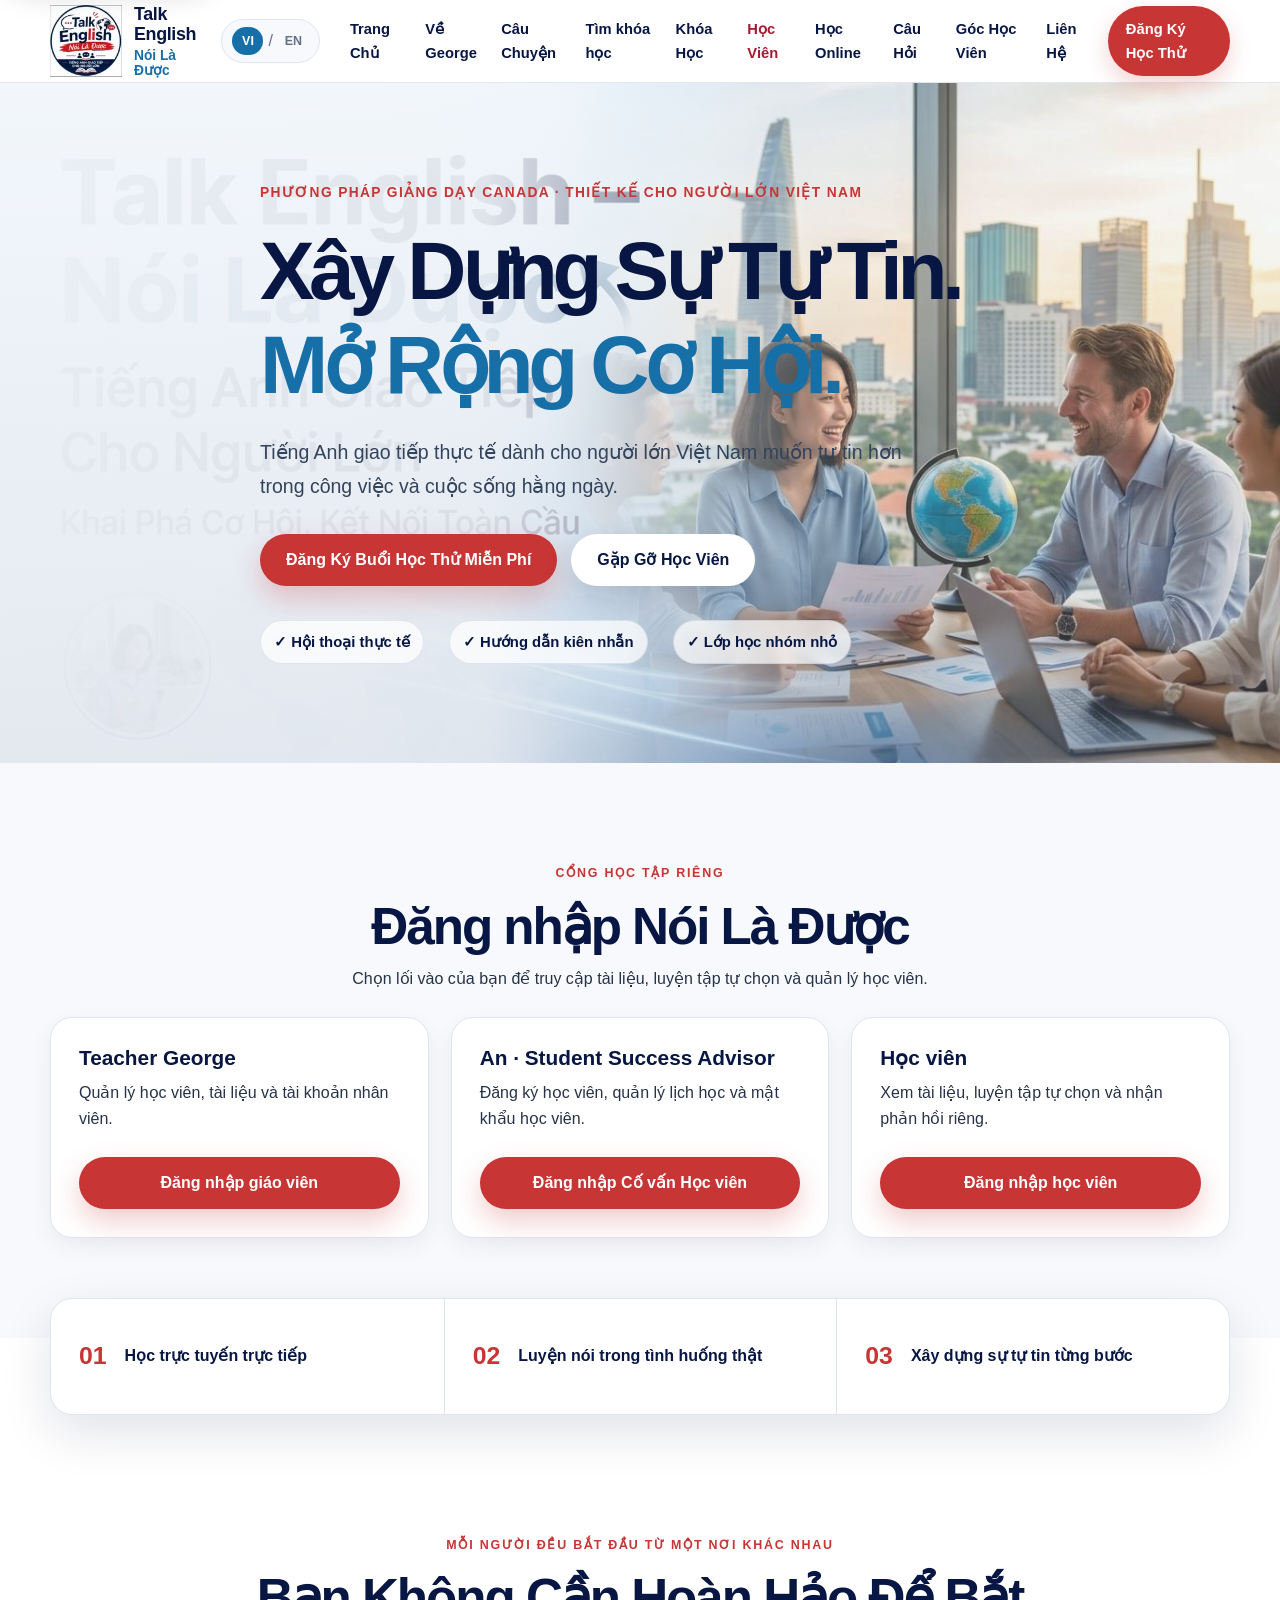
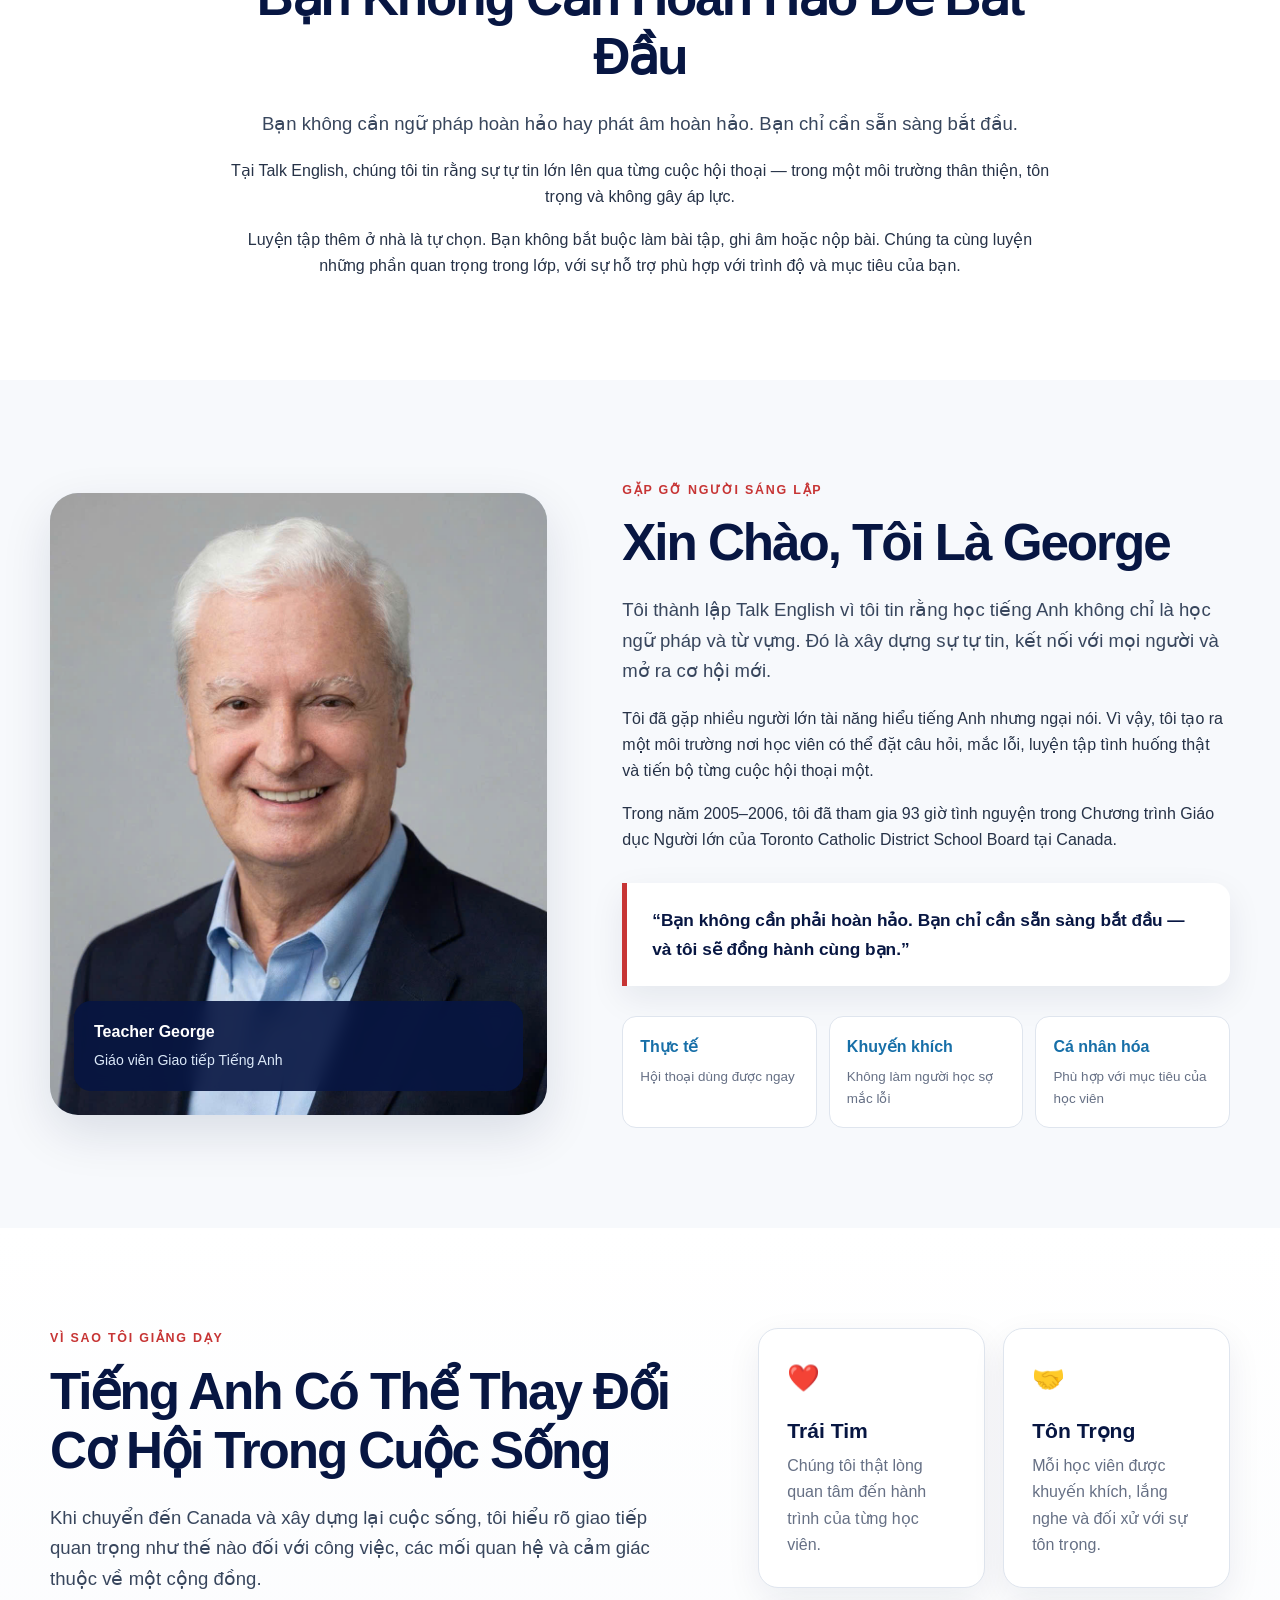
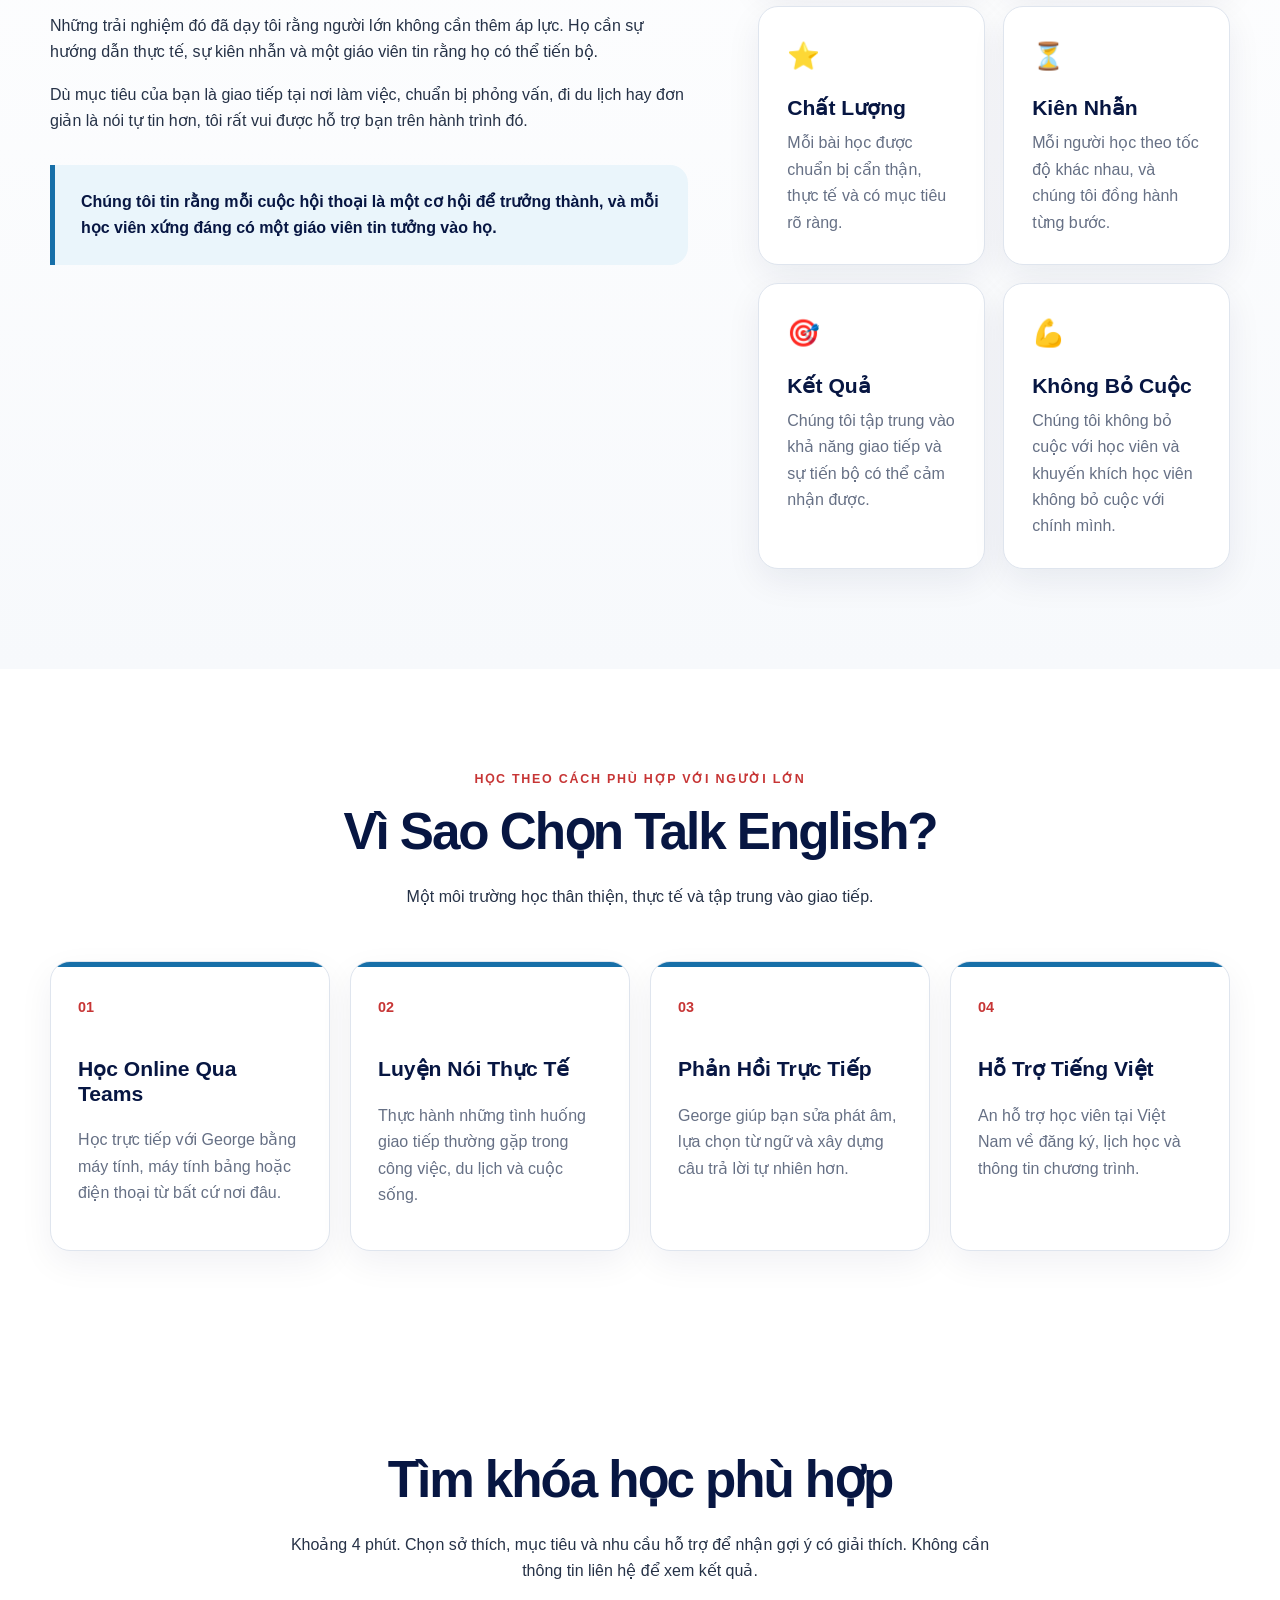
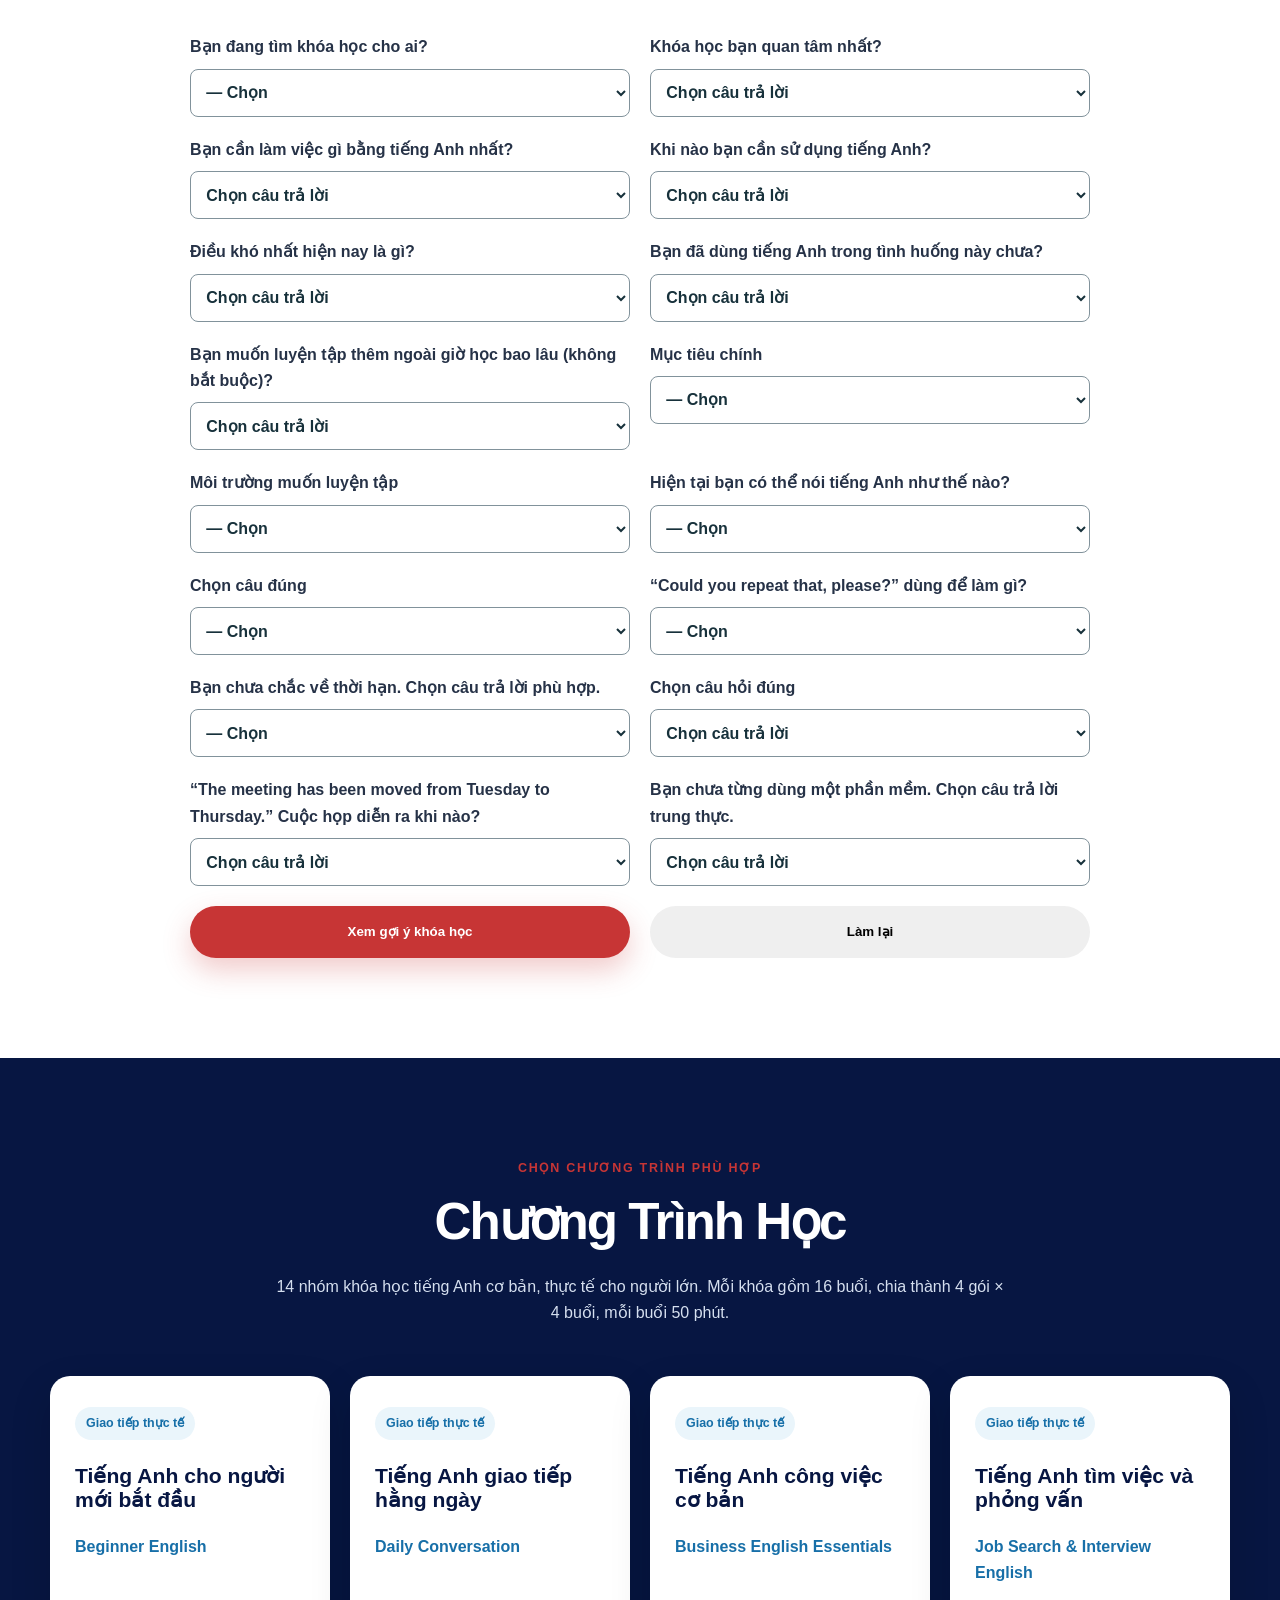
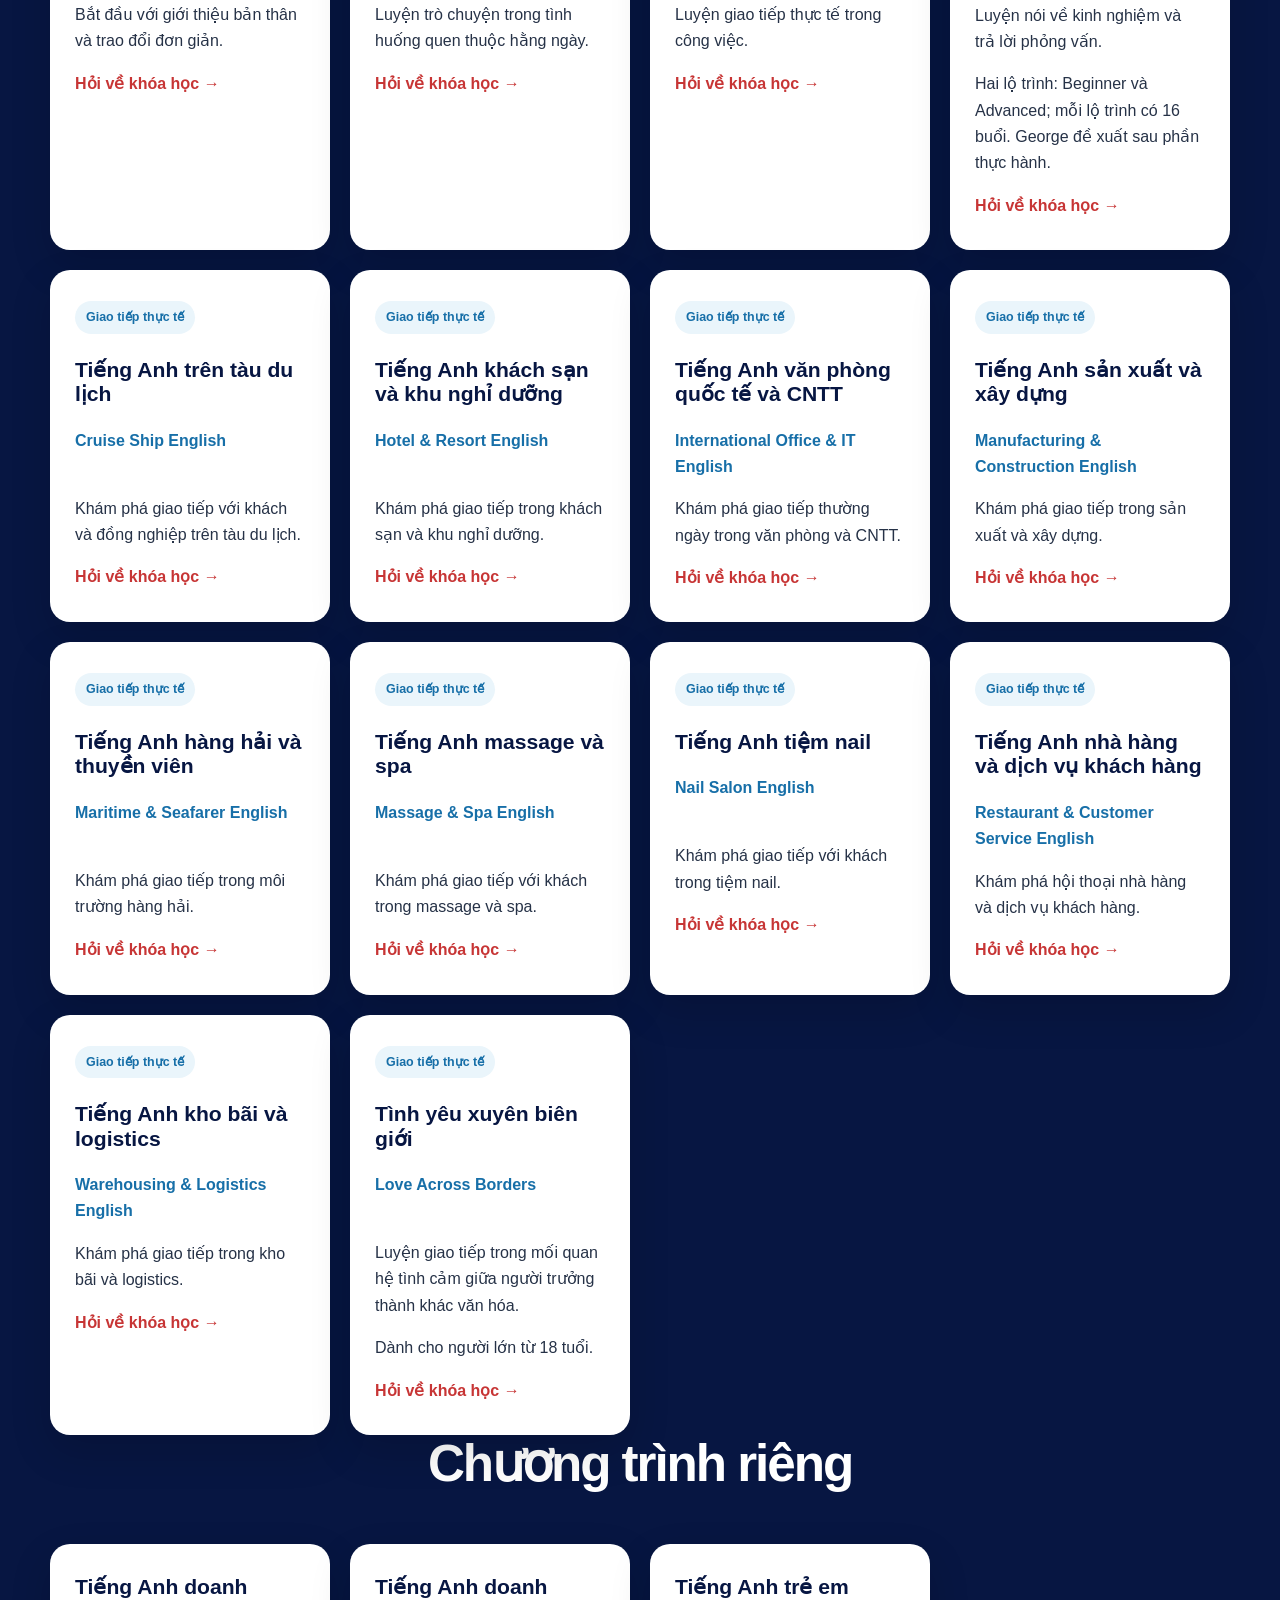
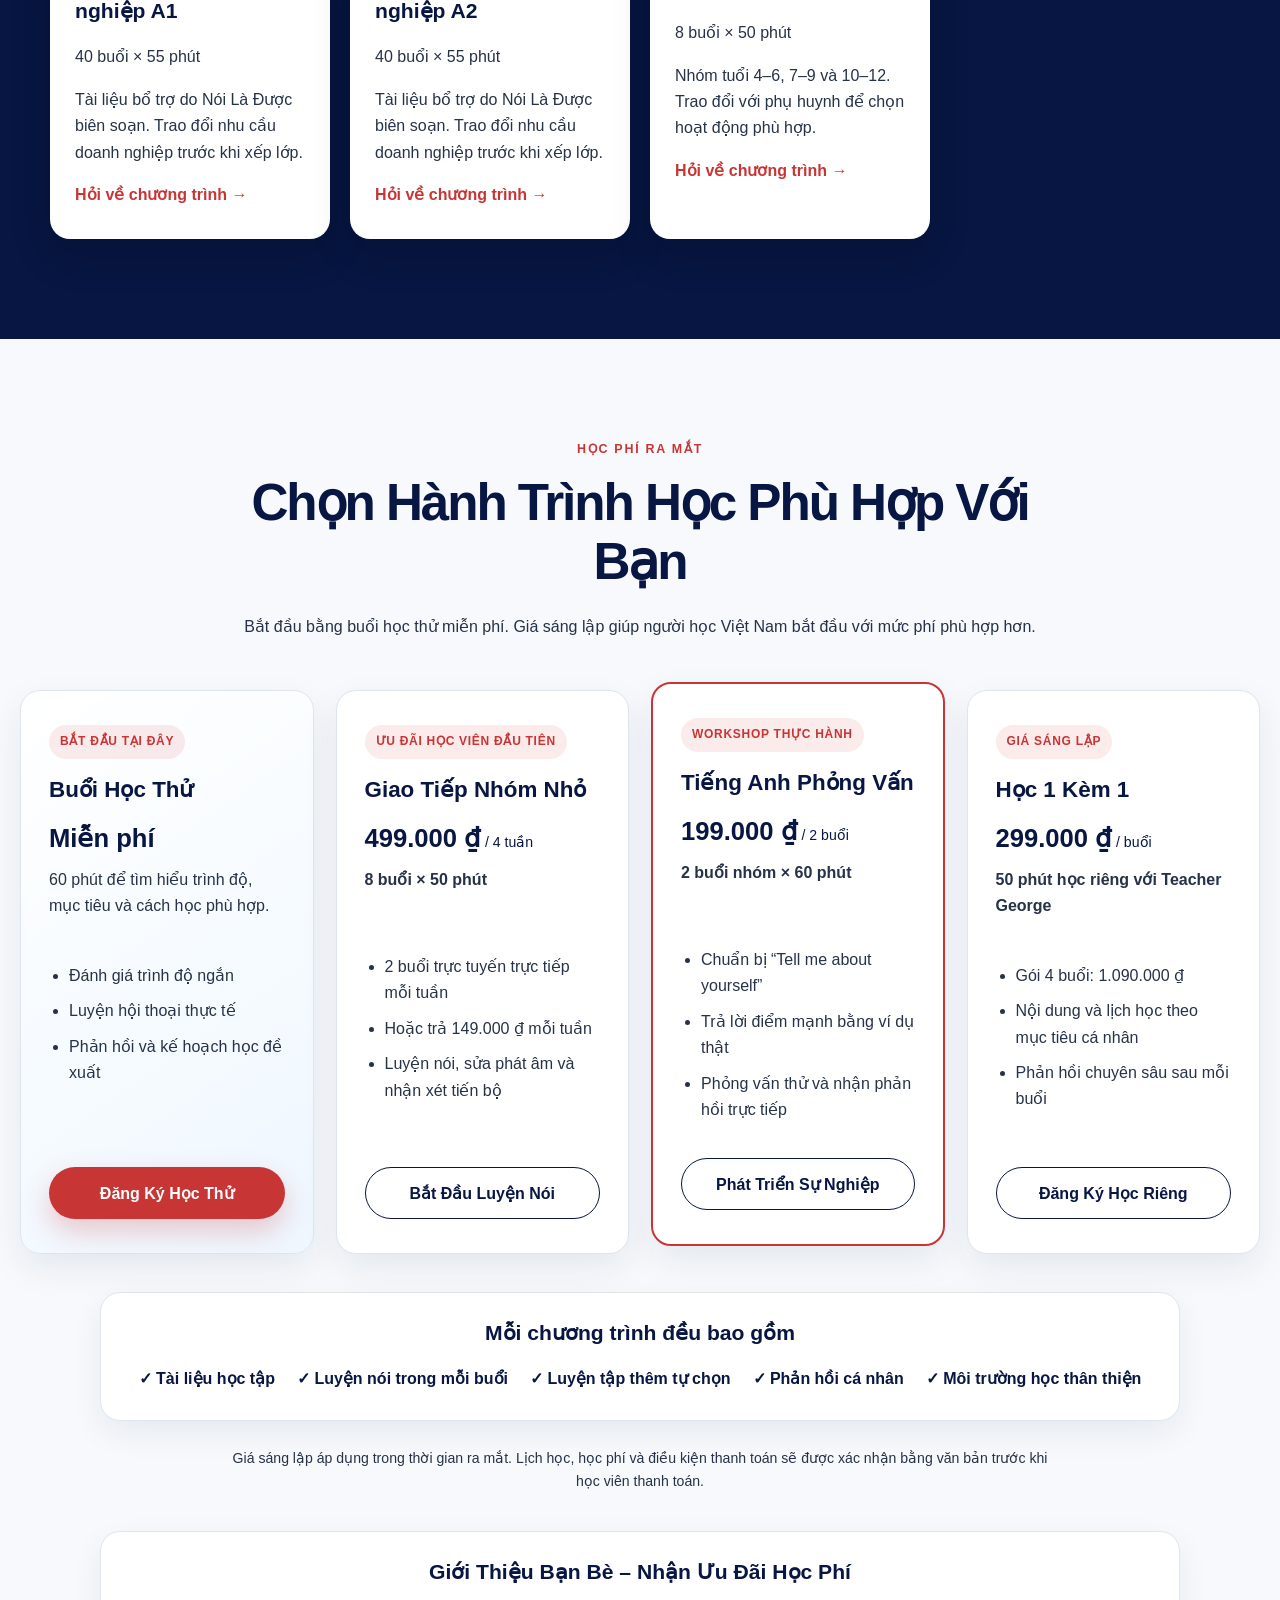
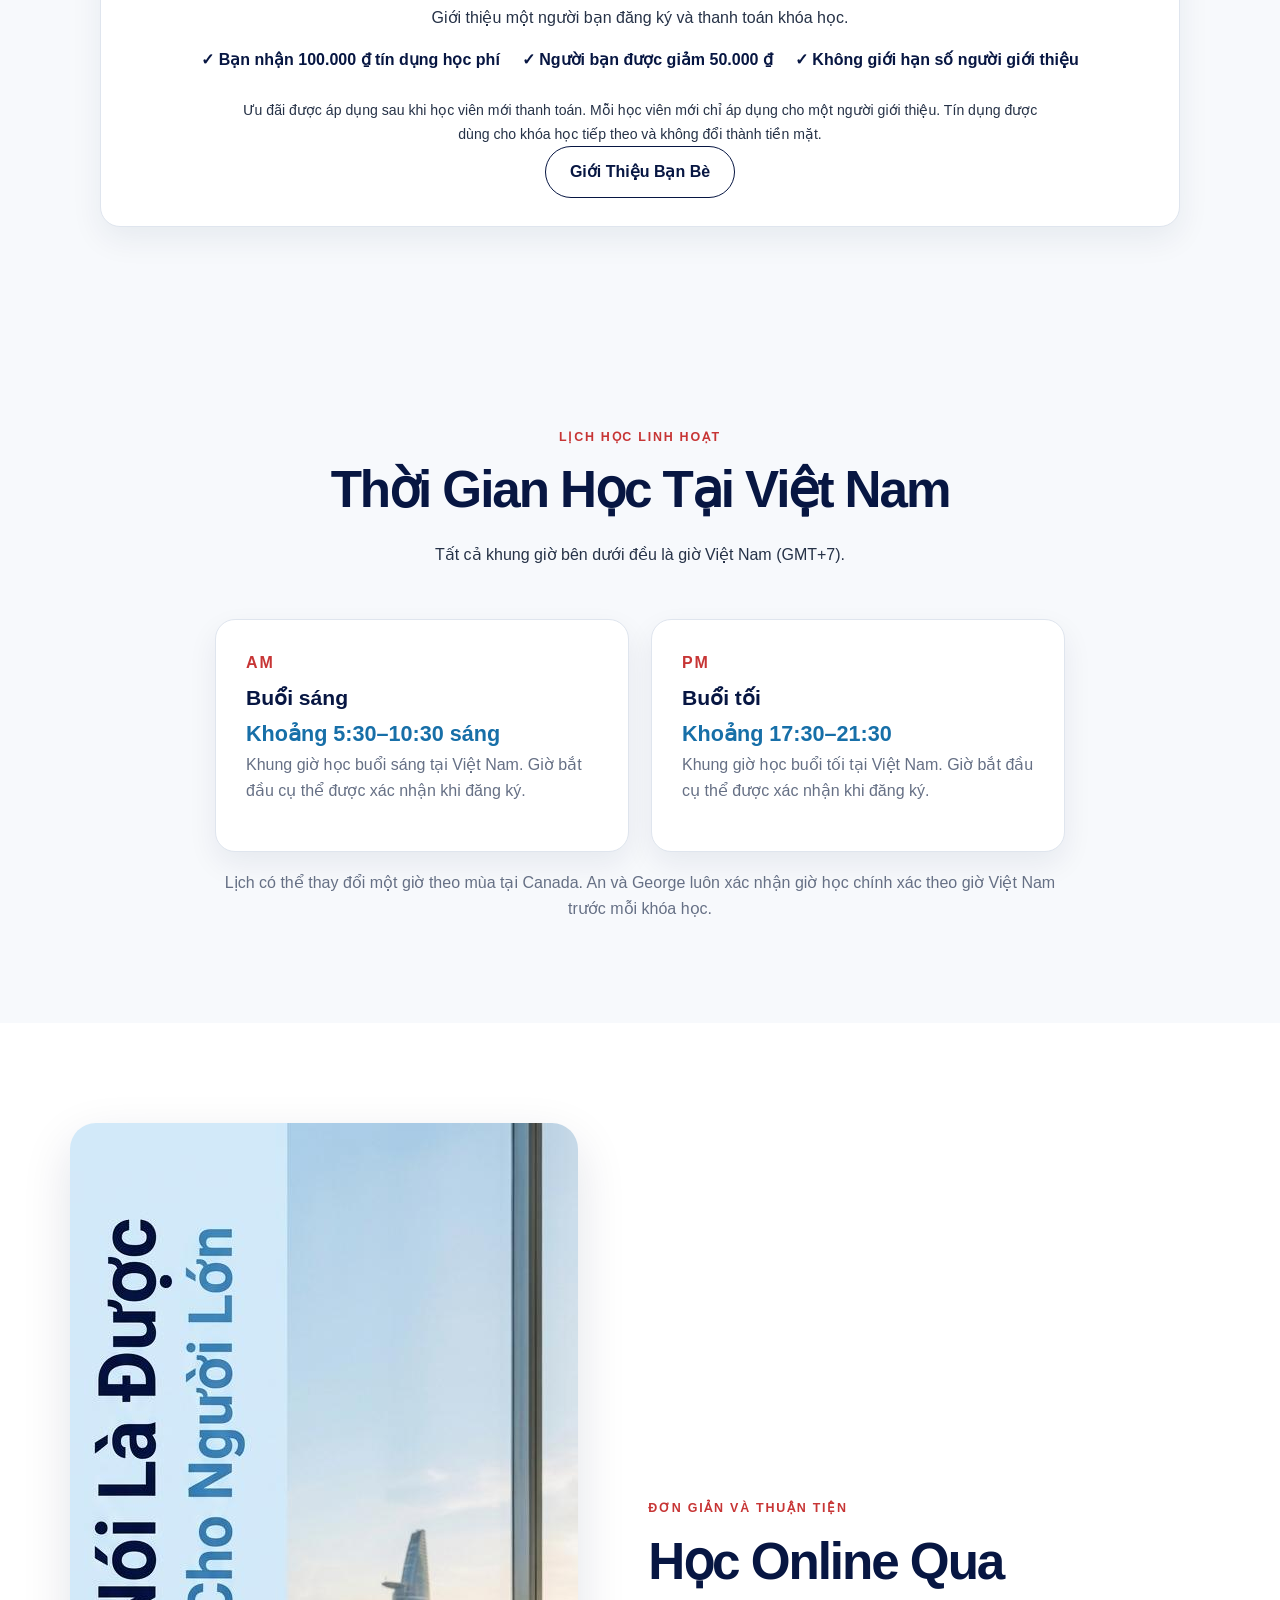
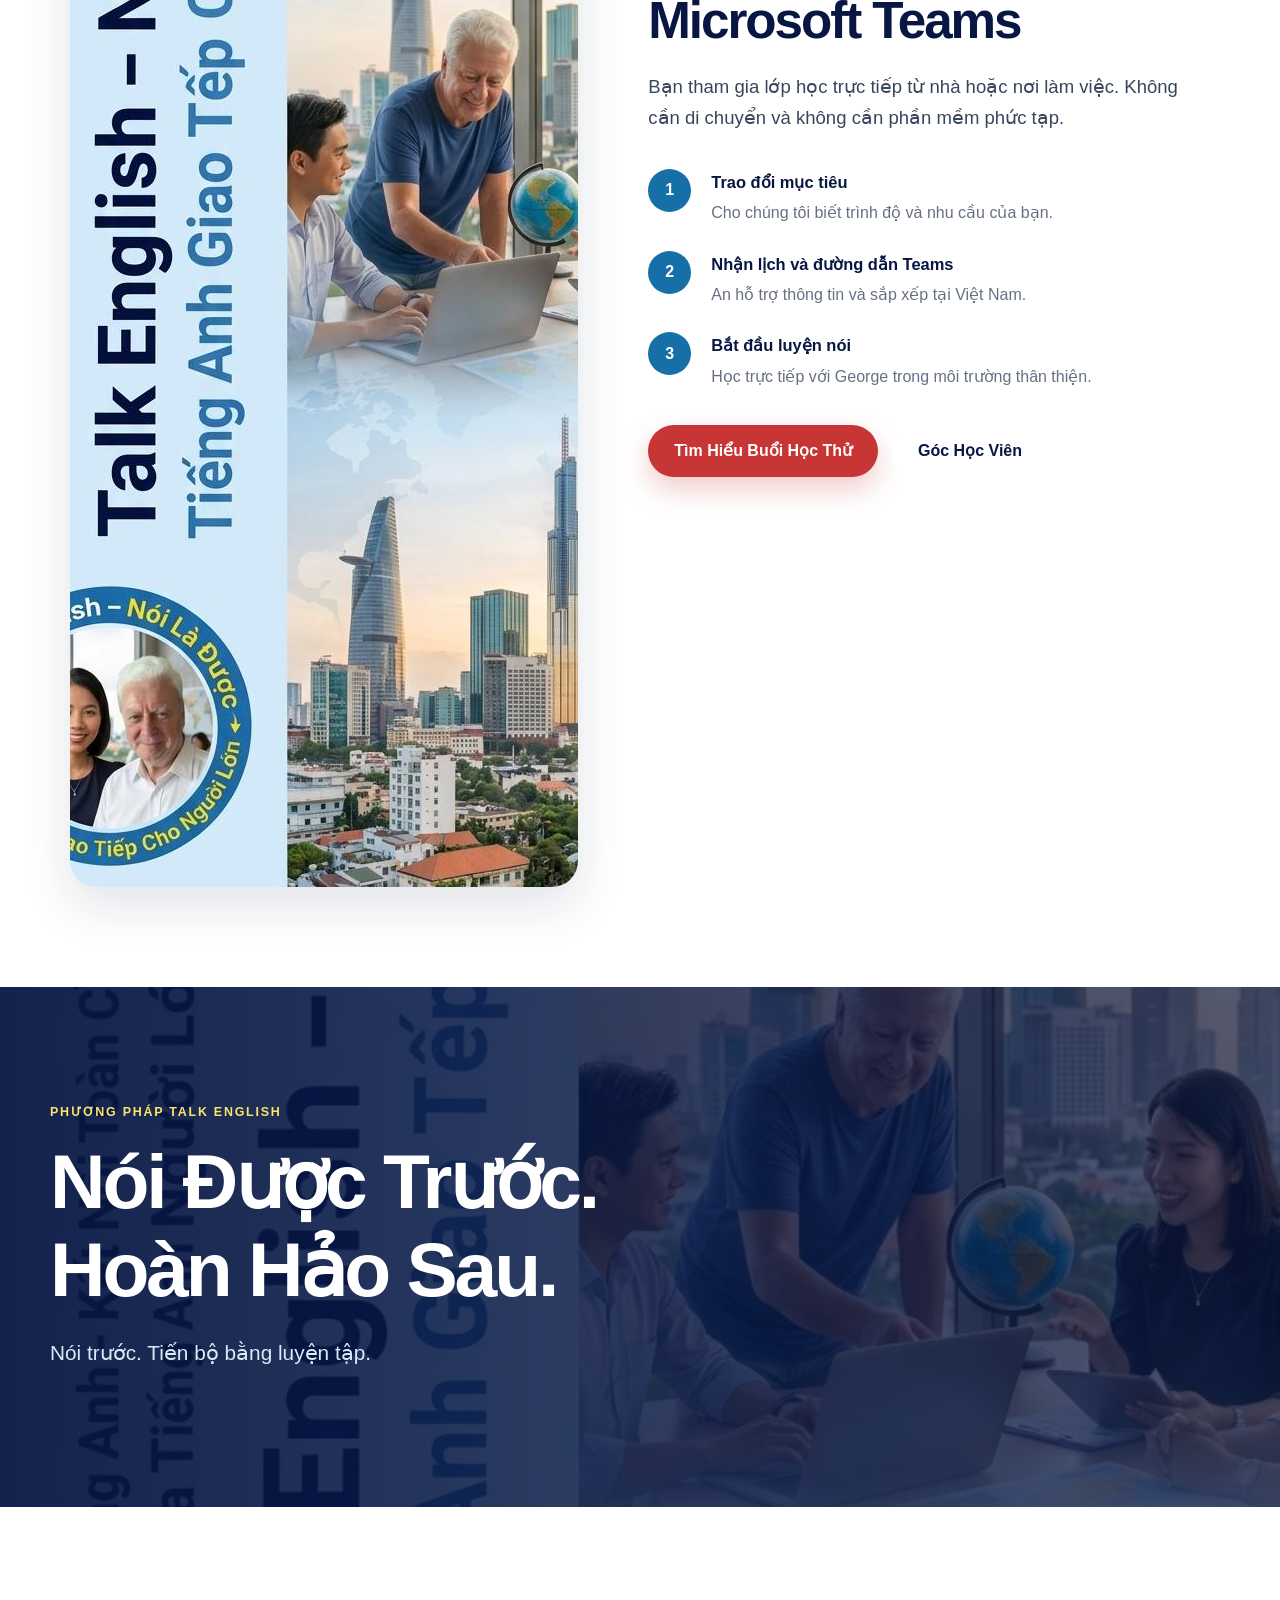
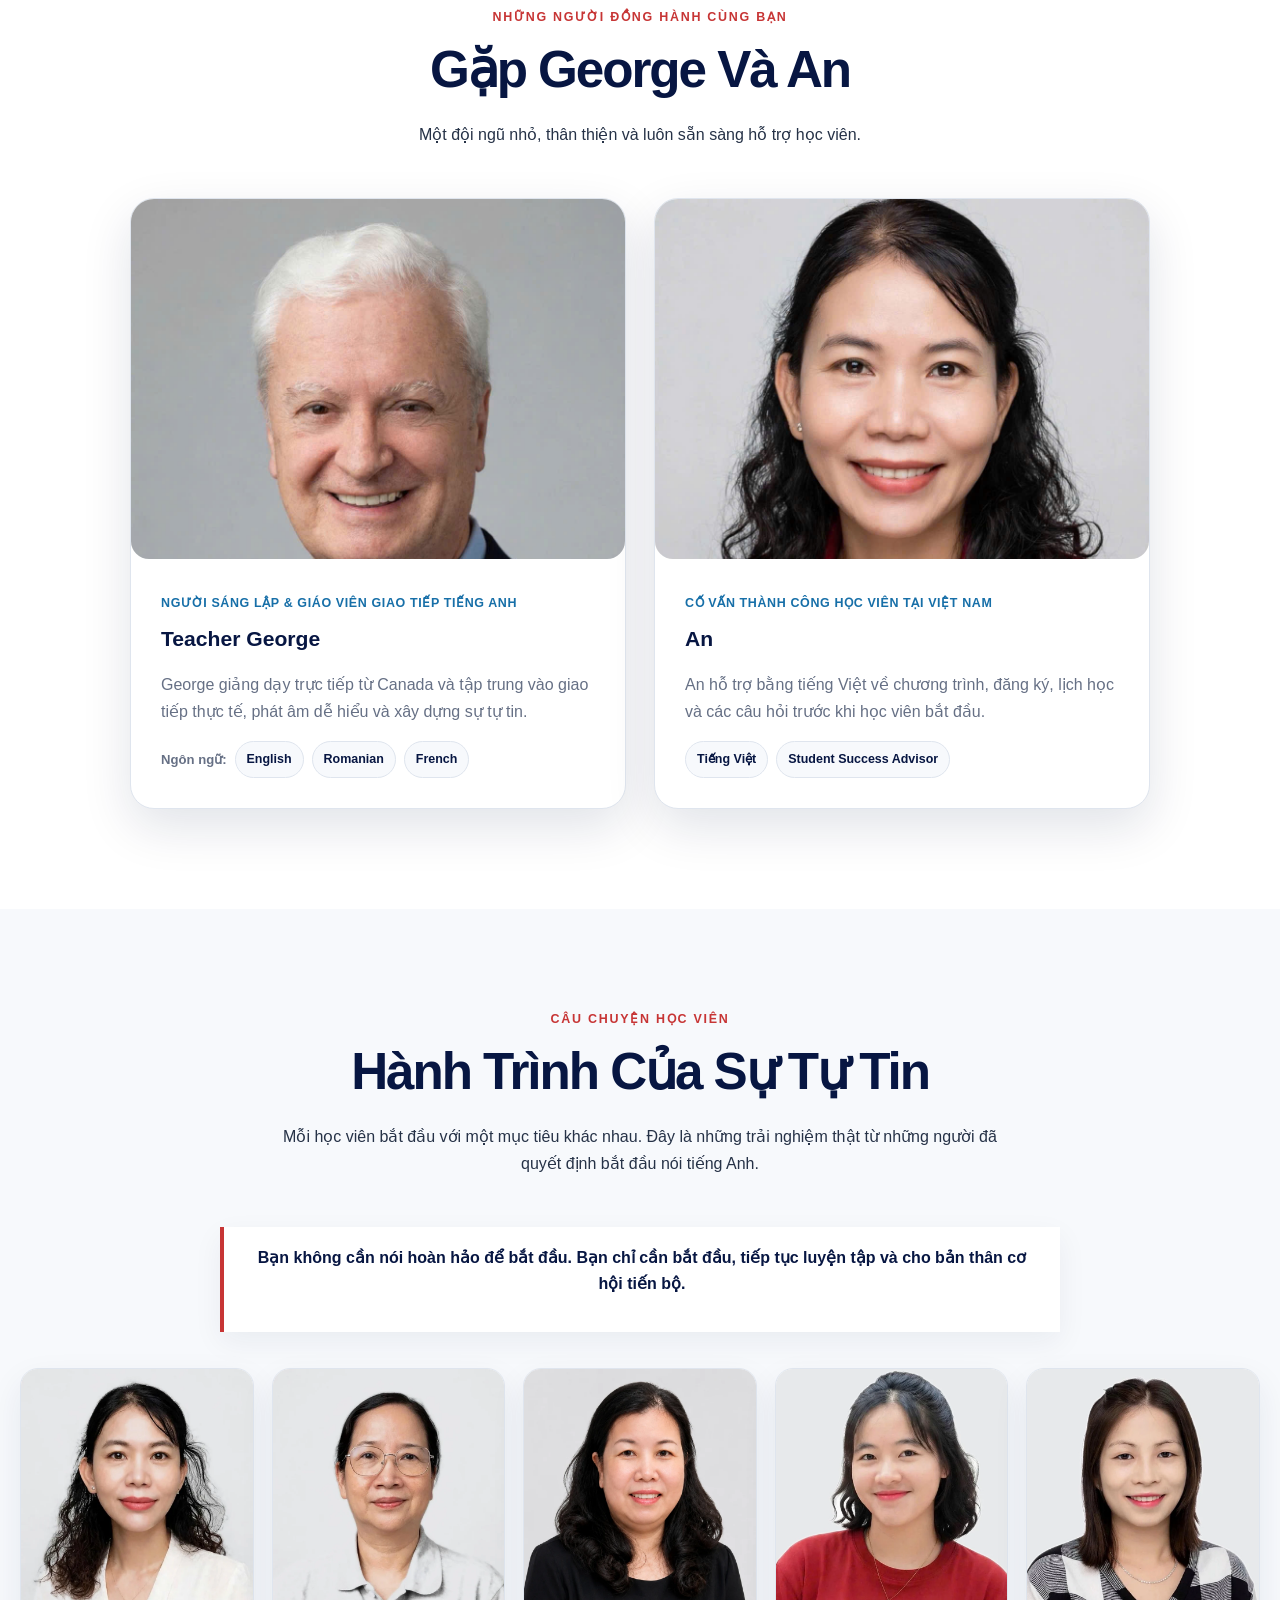
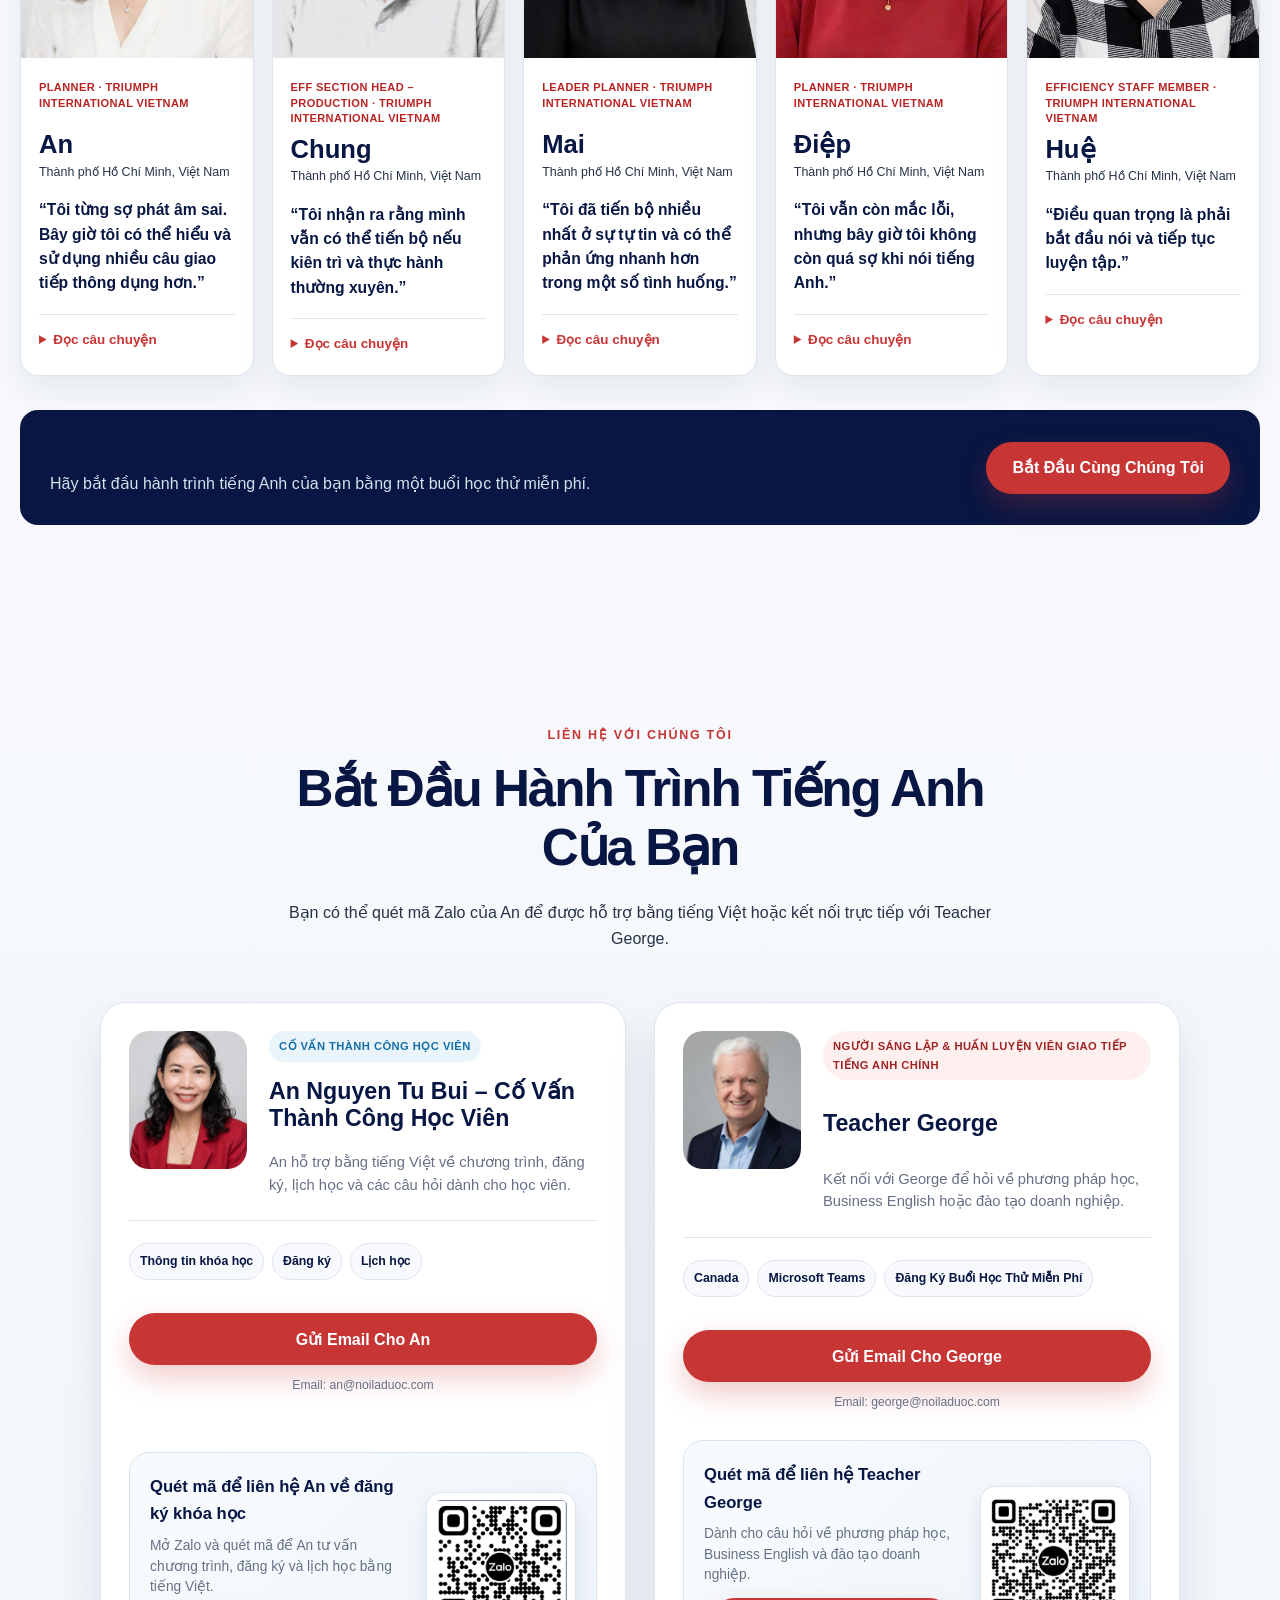
==== commit 61703168: "Make outside practice explicitly optional in English and Vietnamese" ====
--- a/index.html
+++ b/index.html
@@ -93,7 +93,7 @@
 </div>
 </section>
 <section aria-labelledby="portal-login-title" class="section portal-login-section" id="portal-login">
-<div class="portal-login-heading"><p class="section-label" data-i18n="portal_label">Cổng học tập riêng</p><h2 id="portal-login-title" data-i18n="portal_title">Đăng nhập Nói Là Được</h2><p data-i18n="portal_intro">Chọn lối vào của bạn để truy cập tài liệu, bài tập và quản lý học viên.</p></div>
+<div class="portal-login-heading"><p class="section-label" data-i18n="portal_label">Cổng học tập riêng</p><h2 id="portal-login-title" data-i18n="portal_title">Đăng nhập Nói Là Được</h2><p data-i18n="portal_intro">Chọn lối vào của bạn để truy cập tài liệu, luyện tập tự chọn và quản lý học viên.</p></div>
 <div class="portal-login-grid">
 <article class="portal-login-card">
 <h3 data-i18n="portal_teacher_title">Teacher George</h3>
@@ -107,7 +107,7 @@
 </article>
 <article class="portal-login-card">
 <h3 data-i18n="portal_student_title">Học viên</h3>
-<p data-i18n="portal_student_copy">Xem tài liệu, video luyện tập, gửi bài tập và nhận phản hồi.</p>
+<p data-i18n="portal_student_copy">Xem tài liệu, luyện tập tự chọn và nhận phản hồi riêng.</p>
 <a class="button button-primary" data-i18n="portal_student_login" href="https://noiladuoc-students.pages.dev">Đăng nhập học viên</a>
 </article>
 </div>
@@ -132,6 +132,7 @@
 <h2 data-i18n="intro_title" id="section-1">Bạn Không Cần Hoàn Hảo Để Bắt Đầu</h2>
 <p class="lead" data-i18n="intro_lead">Bạn không cần ngữ pháp hoàn hảo hay phát âm hoàn hảo. Bạn chỉ cần sẵn sàng bắt đầu.</p>
 <p data-i18n="intro_body">Tại Talk English, chúng tôi tin rằng sự tự tin lớn lên qua từng cuộc hội thoại — trong một môi trường thân thiện, tôn trọng và không gây áp lực.</p>
+<p data-i18n="practice_policy">Luyện tập thêm ở nhà là tự chọn. Bạn không bắt buộc làm bài tập, ghi âm hoặc nộp bài. Chúng ta cùng luyện những phần quan trọng trong lớp, với sự hỗ trợ phù hợp với trình độ và mục tiêu của bạn.</p>
 </div>
 </section>
 <section aria-labelledby="section-2" class="section about-section" id="george">
@@ -223,7 +224,7 @@
 </article>
 </div>
 </section>
-<section class="section" id="self-assessment" aria-labelledby="assessment-heading"><div class="section-heading"><h2 id="assessment-heading"><span class="assessment-vi">Tìm khóa học phù hợp</span><span class="assessment-en">Find your course</span></h2><p><span><span class="assessment-vi">Khoảng 4 phút. Chọn sở thích, mục tiêu và nhu cầu hỗ trợ để nhận gợi ý có giải thích. Không cần thông tin liên hệ để xem kết quả.</span><span class="assessment-en">About 4 minutes. Choose your interests, goals and support needs for an explained recommendation. No contact details needed to see results.</span></span></p></div><form id="course-assessment" class="assessment-form"><label data-assessment-group="shared"><span class="assessment-vi">Bạn đang tìm khóa học cho ai?</span><span class="assessment-en">Who is the course for?</span><select name="audience" required><option value="" data-assessment-vi="— Chọn" data-assessment-en="Select —">— Chọn</option><option value="adult" data-assessment-vi="Người lớn" data-assessment-en="Adult">Người lớn</option><option value="kids" data-assessment-vi="Trẻ 4–12 tuổi, phụ huynh điền" data-assessment-en="Child aged 4–12, completed by parent">Trẻ 4–12 tuổi, phụ huynh điền</option></select></label><label data-assessment-group="adult"><span class="assessment-vi">Khóa học bạn quan tâm nhất?</span><span class="assessment-en">Which course interests you most?</span><select required name="interest"><option value="" data-assessment-vi="Chọn câu trả lời" data-assessment-en="Choose an answer">Chọn câu trả lời</option><option value="unsure" data-assessment-vi="Chưa biết, giúp tôi chọn" data-assessment-en="Not sure, help me choose">Chưa biết, giúp tôi chọn</option><option value="beginner" data-assessment-vi="Tiếng Anh cho người mới bắt đầu" data-assessment-en="Beginner English">Tiếng Anh cho người mới bắt đầu</option><option value="daily" data-assessment-vi="Tiếng Anh giao tiếp hằng ngày" data-assessment-en="Daily Conversation">Tiếng Anh giao tiếp hằng ngày</option><option value="business" data-assessment-vi="Tiếng Anh công việc cơ bản" data-assessment-en="Business English Essentials">Tiếng Anh công việc cơ bản</option><option value="interview" data-assessment-vi="Tiếng Anh tìm việc và phỏng vấn" data-assessment-en="Job Search &amp; Interview English">Tiếng Anh tìm việc và phỏng vấn</option><option value="cruise" data-assessment-vi="Tiếng Anh trên tàu du lịch" data-assessment-en="Cruise Ship English">Tiếng Anh trên tàu du lịch</option><option value="hotel" data-assessment-vi="Tiếng Anh khách sạn và khu nghỉ dưỡng" data-assessment-en="Hotel &amp; Resort English">Tiếng Anh khách sạn và khu nghỉ dưỡng</option><option value="office-it" data-assessment-vi="Tiếng Anh văn phòng quốc tế và CNTT" data-assessment-en="International Office &amp; IT English">Tiếng Anh văn phòng quốc tế và CNTT</option><option value="manufacturing-construction" data-assessment-vi="Tiếng Anh sản xuất và xây dựng" data-assessment-en="Manufacturing &amp; Construction English">Tiếng Anh sản xuất và xây dựng</option><option value="maritime" data-assessment-vi="Tiếng Anh hàng hải và thuyền viên" data-assessment-en="Maritime &amp; Seafarer English">Tiếng Anh hàng hải và thuyền viên</option><option value="massage-spa" data-assessment-vi="Tiếng Anh massage và spa" data-assessment-en="Massage &amp; Spa English">Tiếng Anh massage và spa</option><option value="nail" data-assessment-vi="Tiếng Anh tiệm nail" data-assessment-en="Nail Salon English">Tiếng Anh tiệm nail</option><option value="restaurant-service" data-assessment-vi="Tiếng Anh nhà hàng và dịch vụ khách hàng" data-assessment-en="Restaurant &amp; Customer Service English">Tiếng Anh nhà hàng và dịch vụ khách hàng</option><option value="warehousing-logistics" data-assessment-vi="Tiếng Anh kho bãi và logistics" data-assessment-en="Warehousing &amp; Logistics English">Tiếng Anh kho bãi và logistics</option><option value="love-across-borders" data-assessment-vi="Tình yêu xuyên biên giới" data-assessment-en="Love Across Borders">Tình yêu xuyên biên giới</option><option value="corporate-a1" data-assessment-vi="Tiếng Anh doanh nghiệp A1" data-assessment-en="Corporate A1">Tiếng Anh doanh nghiệp A1</option><option value="corporate-a2" data-assessment-vi="Tiếng Anh doanh nghiệp A2" data-assessment-en="Corporate A2">Tiếng Anh doanh nghiệp A2</option><option value="kids" data-assessment-vi="Tiếng Anh trẻ em" data-assessment-en="Talk English Kids">Tiếng Anh trẻ em</option></select></label><label data-assessment-group="adult"><span class="assessment-vi">Bạn cần làm việc gì bằng tiếng Anh nhất?</span><span class="assessment-en">What do you most need to do in English?</span><select required name="task"><option value="" data-assessment-vi="Chọn câu trả lời" data-assessment-en="Choose an answer">Chọn câu trả lời</option><option value="daily" data-assessment-vi="Trò chuyện và sinh hoạt" data-assessment-en="Everyday conversations">Trò chuyện và sinh hoạt</option><option value="interview" data-assessment-vi="Ứng tuyển và trả lời phỏng vấn" data-assessment-en="Apply for jobs and interview">Ứng tuyển và trả lời phỏng vấn</option><option value="business" data-assessment-vi="Họp, email và trao đổi với đồng nghiệp" data-assessment-en="Meetings, emails and colleagues">Họp, email và trao đổi với đồng nghiệp</option><option value="service" data-assessment-vi="Trao đổi với khách hàng" data-assessment-en="Speak with customers">Trao đổi với khách hàng</option><option value="relationship" data-assessment-vi="Giao tiếp với người yêu hoặc bạn đời khác văn hóa, từ 18 tuổi" data-assessment-en="Communicate with a partner across cultures, age 18+">Giao tiếp với người yêu hoặc bạn đời khác văn hóa, từ 18 tuổi</option></select></label><label data-assessment-group="adult"><span class="assessment-vi">Khi nào bạn cần sử dụng tiếng Anh?</span><span class="assessment-en">When do you need to use English?</span><select required name="urgency"><option value="" data-assessment-vi="Chọn câu trả lời" data-assessment-en="Choose an answer">Chọn câu trả lời</option><option value="now" data-assessment-vi="Trong tháng này" data-assessment-en="This month">Trong tháng này</option><option value="soon" data-assessment-vi="Trong 1–3 tháng" data-assessment-en="In 1–3 months">Trong 1–3 tháng</option><option value="later" data-assessment-vi="Chưa có hạn cụ thể" data-assessment-en="No fixed deadline">Chưa có hạn cụ thể</option></select></label><label data-assessment-group="adult"><span class="assessment-vi">Điều khó nhất hiện nay là gì?</span><span class="assessment-en">What is hardest for you now?</span><select required name="skill"><option value="" data-assessment-vi="Chọn câu trả lời" data-assessment-en="Choose an answer">Chọn câu trả lời</option><option value="start" data-assessment-vi="Bắt đầu nói hoặc tạo câu" data-assessment-en="Starting to speak or forming sentences">Bắt đầu nói hoặc tạo câu</option><option value="listen" data-assessment-vi="Nghe và hiểu người khác" data-assessment-en="Understanding spoken English">Nghe và hiểu người khác</option><option value="reply" data-assessment-vi="Trả lời câu hỏi tiếp nối" data-assessment-en="Answering follow-up questions">Trả lời câu hỏi tiếp nối</option><option value="words" data-assessment-vi="Tìm từ đúng trong tình huống thực tế" data-assessment-en="Finding words for real situations">Tìm từ đúng trong tình huống thực tế</option></select></label><label data-assessment-group="adult"><span class="assessment-vi">Bạn đã dùng tiếng Anh trong tình huống này chưa?</span><span class="assessment-en">Have you used English in this situation?</span><select required name="experience"><option value="" data-assessment-vi="Chọn câu trả lời" data-assessment-en="Choose an answer">Chọn câu trả lời</option><option value="never" data-assessment-vi="Chưa từng" data-assessment-en="Never">Chưa từng</option><option value="help" data-assessment-vi="Có, nhưng cần giúp đỡ" data-assessment-en="Yes, with help">Có, nhưng cần giúp đỡ</option><option value="independent" data-assessment-vi="Có thể tự trao đổi" data-assessment-en="Can manage independently">Có thể tự trao đổi</option></select></label><label data-assessment-group="adult"><span class="assessment-vi">Bạn có thể luyện tập ngoài giờ học bao lâu?</span><span class="assessment-en">How much can you practise outside lessons?</span><select required name="practice"><option value="" data-assessment-vi="Chọn câu trả lời" data-assessment-en="Choose an answer">Chọn câu trả lời</option><option value="little" data-assessment-vi="Dưới 15 phút mỗi tuần" data-assessment-en="Under 15 minutes a week">Dưới 15 phút mỗi tuần</option><option value="some" data-assessment-vi="15–60 phút mỗi tuần" data-assessment-en="15–60 minutes a week">15–60 phút mỗi tuần</option><option value="regular" data-assessment-vi="Hơn 60 phút mỗi tuần" data-assessment-en="Over 60 minutes a week">Hơn 60 phút mỗi tuần</option></select></label><label data-assessment-group="child"><span class="assessment-vi">Độ tuổi của trẻ</span><span class="assessment-en">Child’s age group</span><select required name="kid_age"><option value="" data-assessment-vi="Chọn câu trả lời" data-assessment-en="Choose an answer">Chọn câu trả lời</option><option value="4-6" data-assessment-vi="4–6 tuổi" data-assessment-en="Ages 4–6">4–6 tuổi</option><option value="7-9" data-assessment-vi="7–9 tuổi" data-assessment-en="Ages 7–9">7–9 tuổi</option><option value="10-12" data-assessment-vi="10–12 tuổi" data-assessment-en="Ages 10–12">10–12 tuổi</option></select></label><label data-assessment-group="adult"><span class="assessment-vi">Mục tiêu chính</span><span class="assessment-en">Main goal</span><select name="goal" required><option value="" data-assessment-vi="— Chọn" data-assessment-en="Select —">— Chọn</option><option value="daily" data-assessment-vi="Giao tiếp hằng ngày" data-assessment-en="Daily conversation">Giao tiếp hằng ngày</option><option value="interview" data-assessment-vi="Tìm việc và phỏng vấn" data-assessment-en="Job search and interviews">Tìm việc và phỏng vấn</option><option value="business" data-assessment-vi="Giao tiếp công việc" data-assessment-en="Work communication">Giao tiếp công việc</option><option value="corporate" data-assessment-vi="Chương trình cho nhóm doanh nghiệp" data-assessment-en="Corporate group programme">Chương trình cho nhóm doanh nghiệp</option><option value="relationship" data-assessment-vi="Mối quan hệ xuyên văn hóa, từ 18 tuổi" data-assessment-en="Cross-cultural relationships, age 18+">Mối quan hệ xuyên văn hóa, từ 18 tuổi</option></select></label><label data-assessment-group="adult"><span class="assessment-vi">Môi trường muốn luyện tập</span><span class="assessment-en">Preferred practice setting</span><select name="sector" required><option value="" data-assessment-vi="— Chọn" data-assessment-en="Select —">— Chọn</option><option value="general" data-assessment-vi="Giao tiếp chung" data-assessment-en="General">Giao tiếp chung</option><option value="cruise" data-assessment-vi="Tàu du lịch" data-assessment-en="Cruise ship">Tàu du lịch</option><option value="hotel" data-assessment-vi="Khách sạn" data-assessment-en="Hotel">Khách sạn</option><option value="office-it" data-assessment-vi="Văn phòng và CNTT" data-assessment-en="Office and IT">Văn phòng và CNTT</option><option value="manufacturing-construction" data-assessment-vi="Sản xuất và xây dựng" data-assessment-en="Manufacturing and construction">Sản xuất và xây dựng</option><option value="maritime" data-assessment-vi="Hàng hải" data-assessment-en="Maritime">Hàng hải</option><option value="massage-spa" data-assessment-vi="Massage và spa" data-assessment-en="Massage and spa">Massage và spa</option><option value="nail" data-assessment-vi="Tiệm nail" data-assessment-en="Nail salon">Tiệm nail</option><option value="restaurant-service" data-assessment-vi="Nhà hàng và dịch vụ" data-assessment-en="Restaurant and service">Nhà hàng và dịch vụ</option><option value="warehousing-logistics" data-assessment-vi="Kho bãi và logistics" data-assessment-en="Warehousing and logistics">Kho bãi và logistics</option></select></label><label data-assessment-group="adult"><span class="assessment-vi">Hiện tại bạn có thể nói tiếng Anh như thế nào?</span><span class="assessment-en">How comfortably can you speak English now?</span><select name="confidence" required><option value="" data-assessment-vi="— Chọn" data-assessment-en="Select —">— Chọn</option><option value="0" data-assessment-vi="Mới bắt đầu, cần hỗ trợ nhiều" data-assessment-en="Starting out, need substantial support">Mới bắt đầu, cần hỗ trợ nhiều</option><option value="1" data-assessment-vi="Nói được câu ngắn, còn ngập ngừng" data-assessment-en="Short sentences, with pauses">Nói được câu ngắn, còn ngập ngừng</option><option value="2" data-assessment-vi="Nói và trả lời câu hỏi tiếp nối khá độc lập" data-assessment-en="Can speak and answer follow-up questions independently">Nói và trả lời câu hỏi tiếp nối khá độc lập</option></select></label><label data-assessment-group="adult"><span class="assessment-vi">Chọn câu đúng</span><span class="assessment-en">Choose the correct sentence</span><select name="q1" required><option value="" data-assessment-vi="— Chọn" data-assessment-en="Select —">— Chọn</option><option value="0">She work here.</option><option value="1">She works here.</option><option value="0b">She working here.</option></select></label><label data-assessment-group="adult"><span class="assessment-vi">“Could you repeat that, please?” dùng để làm gì?</span><span class="assessment-en">What does “Could you repeat that, please?” ask for?</span><select name="q2" required><option value="" data-assessment-vi="— Chọn" data-assessment-en="Select —">— Chọn</option><option value="0" data-assessment-vi="Kết thúc cuộc gọi" data-assessment-en="End a call">Kết thúc cuộc gọi</option><option value="0b" data-assessment-vi="Xác nhận đã hiểu" data-assessment-en="Confirm understanding">Xác nhận đã hiểu</option><option value="1" data-assessment-vi="Yêu cầu nói lại" data-assessment-en="Ask someone to say it again">Yêu cầu nói lại</option></select></label><label data-assessment-group="adult"><span class="assessment-vi">Bạn chưa chắc về thời hạn. Chọn câu trả lời phù hợp.</span><span class="assessment-en">You are unsure of the deadline. Choose the best reply.</span><select name="q3" required><option value="" data-assessment-vi="— Chọn" data-assessment-en="Select —">— Chọn</option><option value="1">Could you confirm the deadline, please?</option><option value="0">I guarantee it is finished.</option><option value="0b">I will guess the time.</option></select></label><label data-assessment-group="adult"><span class="assessment-vi">Chọn câu hỏi đúng</span><span class="assessment-en">Choose the correct question</span><select required name="q4"><option value="" data-assessment-vi="Chọn câu trả lời" data-assessment-en="Choose an answer">Chọn câu trả lời</option><option value="0" data-assessment-vi="Where you work?" data-assessment-en="Where you work?">Where you work?</option><option value="1" data-assessment-vi="Where do you work?" data-assessment-en="Where do you work?">Where do you work?</option><option value="0b" data-assessment-vi="Where does you work?" data-assessment-en="Where does you work?">Where does you work?</option></select></label><label data-assessment-group="adult"><span class="assessment-vi">“The meeting has been moved from Tuesday to Thursday.” Cuộc họp diễn ra khi nào?</span><span class="assessment-en">“The meeting has been moved from Tuesday to Thursday.” When is the meeting?</span><select required name="q5"><option value="" data-assessment-vi="Chọn câu trả lời" data-assessment-en="Choose an answer">Chọn câu trả lời</option><option value="0" data-assessment-vi="Tuesday" data-assessment-en="Tuesday">Tuesday</option><option value="1" data-assessment-vi="Thursday" data-assessment-en="Thursday">Thursday</option><option value="0b" data-assessment-vi="Both days" data-assessment-en="Both days">Both days</option></select></label><label data-assessment-group="adult"><span class="assessment-vi">Bạn chưa từng dùng một phần mềm. Chọn câu trả lời trung thực.</span><span class="assessment-en">You have never used a software tool. Choose an honest reply.</span><select required name="q6"><option value="" data-assessment-vi="Chọn câu trả lời" data-assessment-en="Choose an answer">Chọn câu trả lời</option><option value="0" data-assessment-vi="I am an expert in it." data-assessment-en="I am an expert in it.">I am an expert in it.</option><option value="0b" data-assessment-vi="I have used it for years." data-assessment-en="I have used it for years.">I have used it for years.</option><option value="1" data-assessment-vi="I have not used it yet, but I am willing to learn." data-assessment-en="I have not used it yet, but I am willing to learn.">I have not used it yet, but I am willing to learn.</option></select></label><button class="button button-primary" type="submit"><span class="assessment-vi">Xem gợi ý khóa học</span><span class="assessment-en">See my recommendation</span></button><button class="button" type="reset"><span class="assessment-vi">Làm lại</span><span class="assessment-en">Start again</span></button></form><div id="assessment-result" class="assessment-result" hidden tabindex="-1" aria-live="polite"><h3><span class="assessment-vi">Gợi ý của bạn</span><span class="assessment-en">Your recommendation</span></h3><p id="assessment-course"></p><p id="assessment-reason"></p><p><span class="assessment-vi">Gợi ý ban đầu, không phải chứng nhận CEFR. George sẽ xác nhận mức phù hợp qua buổi học thử và phần nói.</span><span class="assessment-en">An initial suggestion, not a CEFR certificate. George will confirm suitability through the trial lesson and speaking sample.</span></p><a class="button button-primary" href="#trial-form" id="assessment-register"><span class="assessment-vi">Đăng ký học thử với gợi ý này</span><span class="assessment-en">Register for a trial with this recommendation</span></a></div><noscript>Vui lòng bật JavaScript hoặc liên hệ George để được tư vấn. / Enable JavaScript or contact George for advice.</noscript></section>
+<section class="section" id="self-assessment" aria-labelledby="assessment-heading"><div class="section-heading"><h2 id="assessment-heading"><span class="assessment-vi">Tìm khóa học phù hợp</span><span class="assessment-en">Find your course</span></h2><p><span><span class="assessment-vi">Khoảng 4 phút. Chọn sở thích, mục tiêu và nhu cầu hỗ trợ để nhận gợi ý có giải thích. Không cần thông tin liên hệ để xem kết quả.</span><span class="assessment-en">About 4 minutes. Choose your interests, goals and support needs for an explained recommendation. No contact details needed to see results.</span></span></p></div><form id="course-assessment" class="assessment-form"><label data-assessment-group="shared"><span class="assessment-vi">Bạn đang tìm khóa học cho ai?</span><span class="assessment-en">Who is the course for?</span><select name="audience" required><option value="" data-assessment-vi="— Chọn" data-assessment-en="Select —">— Chọn</option><option value="adult" data-assessment-vi="Người lớn" data-assessment-en="Adult">Người lớn</option><option value="kids" data-assessment-vi="Trẻ 4–12 tuổi, phụ huynh điền" data-assessment-en="Child aged 4–12, completed by parent">Trẻ 4–12 tuổi, phụ huynh điền</option></select></label><label data-assessment-group="adult"><span class="assessment-vi">Khóa học bạn quan tâm nhất?</span><span class="assessment-en">Which course interests you most?</span><select required name="interest"><option value="" data-assessment-vi="Chọn câu trả lời" data-assessment-en="Choose an answer">Chọn câu trả lời</option><option value="unsure" data-assessment-vi="Chưa biết, giúp tôi chọn" data-assessment-en="Not sure, help me choose">Chưa biết, giúp tôi chọn</option><option value="beginner" data-assessment-vi="Tiếng Anh cho người mới bắt đầu" data-assessment-en="Beginner English">Tiếng Anh cho người mới bắt đầu</option><option value="daily" data-assessment-vi="Tiếng Anh giao tiếp hằng ngày" data-assessment-en="Daily Conversation">Tiếng Anh giao tiếp hằng ngày</option><option value="business" data-assessment-vi="Tiếng Anh công việc cơ bản" data-assessment-en="Business English Essentials">Tiếng Anh công việc cơ bản</option><option value="interview" data-assessment-vi="Tiếng Anh tìm việc và phỏng vấn" data-assessment-en="Job Search &amp; Interview English">Tiếng Anh tìm việc và phỏng vấn</option><option value="cruise" data-assessment-vi="Tiếng Anh trên tàu du lịch" data-assessment-en="Cruise Ship English">Tiếng Anh trên tàu du lịch</option><option value="hotel" data-assessment-vi="Tiếng Anh khách sạn và khu nghỉ dưỡng" data-assessment-en="Hotel &amp; Resort English">Tiếng Anh khách sạn và khu nghỉ dưỡng</option><option value="office-it" data-assessment-vi="Tiếng Anh văn phòng quốc tế và CNTT" data-assessment-en="International Office &amp; IT English">Tiếng Anh văn phòng quốc tế và CNTT</option><option value="manufacturing-construction" data-assessment-vi="Tiếng Anh sản xuất và xây dựng" data-assessment-en="Manufacturing &amp; Construction English">Tiếng Anh sản xuất và xây dựng</option><option value="maritime" data-assessment-vi="Tiếng Anh hàng hải và thuyền viên" data-assessment-en="Maritime &amp; Seafarer English">Tiếng Anh hàng hải và thuyền viên</option><option value="massage-spa" data-assessment-vi="Tiếng Anh massage và spa" data-assessment-en="Massage &amp; Spa English">Tiếng Anh massage và spa</option><option value="nail" data-assessment-vi="Tiếng Anh tiệm nail" data-assessment-en="Nail Salon English">Tiếng Anh tiệm nail</option><option value="restaurant-service" data-assessment-vi="Tiếng Anh nhà hàng và dịch vụ khách hàng" data-assessment-en="Restaurant &amp; Customer Service English">Tiếng Anh nhà hàng và dịch vụ khách hàng</option><option value="warehousing-logistics" data-assessment-vi="Tiếng Anh kho bãi và logistics" data-assessment-en="Warehousing &amp; Logistics English">Tiếng Anh kho bãi và logistics</option><option value="love-across-borders" data-assessment-vi="Tình yêu xuyên biên giới" data-assessment-en="Love Across Borders">Tình yêu xuyên biên giới</option><option value="corporate-a1" data-assessment-vi="Tiếng Anh doanh nghiệp A1" data-assessment-en="Corporate A1">Tiếng Anh doanh nghiệp A1</option><option value="corporate-a2" data-assessment-vi="Tiếng Anh doanh nghiệp A2" data-assessment-en="Corporate A2">Tiếng Anh doanh nghiệp A2</option><option value="kids" data-assessment-vi="Tiếng Anh trẻ em" data-assessment-en="Talk English Kids">Tiếng Anh trẻ em</option></select></label><label data-assessment-group="adult"><span class="assessment-vi">Bạn cần làm việc gì bằng tiếng Anh nhất?</span><span class="assessment-en">What do you most need to do in English?</span><select required name="task"><option value="" data-assessment-vi="Chọn câu trả lời" data-assessment-en="Choose an answer">Chọn câu trả lời</option><option value="daily" data-assessment-vi="Trò chuyện và sinh hoạt" data-assessment-en="Everyday conversations">Trò chuyện và sinh hoạt</option><option value="interview" data-assessment-vi="Ứng tuyển và trả lời phỏng vấn" data-assessment-en="Apply for jobs and interview">Ứng tuyển và trả lời phỏng vấn</option><option value="business" data-assessment-vi="Họp, email và trao đổi với đồng nghiệp" data-assessment-en="Meetings, emails and colleagues">Họp, email và trao đổi với đồng nghiệp</option><option value="service" data-assessment-vi="Trao đổi với khách hàng" data-assessment-en="Speak with customers">Trao đổi với khách hàng</option><option value="relationship" data-assessment-vi="Giao tiếp với người yêu hoặc bạn đời khác văn hóa, từ 18 tuổi" data-assessment-en="Communicate with a partner across cultures, age 18+">Giao tiếp với người yêu hoặc bạn đời khác văn hóa, từ 18 tuổi</option></select></label><label data-assessment-group="adult"><span class="assessment-vi">Khi nào bạn cần sử dụng tiếng Anh?</span><span class="assessment-en">When do you need to use English?</span><select required name="urgency"><option value="" data-assessment-vi="Chọn câu trả lời" data-assessment-en="Choose an answer">Chọn câu trả lời</option><option value="now" data-assessment-vi="Trong tháng này" data-assessment-en="This month">Trong tháng này</option><option value="soon" data-assessment-vi="Trong 1–3 tháng" data-assessment-en="In 1–3 months">Trong 1–3 tháng</option><option value="later" data-assessment-vi="Chưa có hạn cụ thể" data-assessment-en="No fixed deadline">Chưa có hạn cụ thể</option></select></label><label data-assessment-group="adult"><span class="assessment-vi">Điều khó nhất hiện nay là gì?</span><span class="assessment-en">What is hardest for you now?</span><select required name="skill"><option value="" data-assessment-vi="Chọn câu trả lời" data-assessment-en="Choose an answer">Chọn câu trả lời</option><option value="start" data-assessment-vi="Bắt đầu nói hoặc tạo câu" data-assessment-en="Starting to speak or forming sentences">Bắt đầu nói hoặc tạo câu</option><option value="listen" data-assessment-vi="Nghe và hiểu người khác" data-assessment-en="Understanding spoken English">Nghe và hiểu người khác</option><option value="reply" data-assessment-vi="Trả lời câu hỏi tiếp nối" data-assessment-en="Answering follow-up questions">Trả lời câu hỏi tiếp nối</option><option value="words" data-assessment-vi="Tìm từ đúng trong tình huống thực tế" data-assessment-en="Finding words for real situations">Tìm từ đúng trong tình huống thực tế</option></select></label><label data-assessment-group="adult"><span class="assessment-vi">Bạn đã dùng tiếng Anh trong tình huống này chưa?</span><span class="assessment-en">Have you used English in this situation?</span><select required name="experience"><option value="" data-assessment-vi="Chọn câu trả lời" data-assessment-en="Choose an answer">Chọn câu trả lời</option><option value="never" data-assessment-vi="Chưa từng" data-assessment-en="Never">Chưa từng</option><option value="help" data-assessment-vi="Có, nhưng cần giúp đỡ" data-assessment-en="Yes, with help">Có, nhưng cần giúp đỡ</option><option value="independent" data-assessment-vi="Có thể tự trao đổi" data-assessment-en="Can manage independently">Có thể tự trao đổi</option></select></label><label data-assessment-group="adult"><span class="assessment-vi">Bạn muốn luyện tập thêm ngoài giờ học bao lâu (không bắt buộc)?</span><span class="assessment-en">How much optional practice would you like outside class?</span><select required name="practice"><option value="" data-assessment-vi="Chọn câu trả lời" data-assessment-en="Choose an answer">Chọn câu trả lời</option><option value="little" data-assessment-vi="Không luyện thêm hoặc dưới 15 phút mỗi tuần" data-assessment-en="No extra practice or under 15 minutes a week">Không luyện thêm hoặc dưới 15 phút mỗi tuần</option><option value="some" data-assessment-vi="15–60 phút mỗi tuần" data-assessment-en="15–60 minutes a week">15–60 phút mỗi tuần</option><option value="regular" data-assessment-vi="Hơn 60 phút mỗi tuần" data-assessment-en="Over 60 minutes a week">Hơn 60 phút mỗi tuần</option></select></label><label data-assessment-group="child"><span class="assessment-vi">Độ tuổi của trẻ</span><span class="assessment-en">Child’s age group</span><select required name="kid_age"><option value="" data-assessment-vi="Chọn câu trả lời" data-assessment-en="Choose an answer">Chọn câu trả lời</option><option value="4-6" data-assessment-vi="4–6 tuổi" data-assessment-en="Ages 4–6">4–6 tuổi</option><option value="7-9" data-assessment-vi="7–9 tuổi" data-assessment-en="Ages 7–9">7–9 tuổi</option><option value="10-12" data-assessment-vi="10–12 tuổi" data-assessment-en="Ages 10–12">10–12 tuổi</option></select></label><label data-assessment-group="adult"><span class="assessment-vi">Mục tiêu chính</span><span class="assessment-en">Main goal</span><select name="goal" required><option value="" data-assessment-vi="— Chọn" data-assessment-en="Select —">— Chọn</option><option value="daily" data-assessment-vi="Giao tiếp hằng ngày" data-assessment-en="Daily conversation">Giao tiếp hằng ngày</option><option value="interview" data-assessment-vi="Tìm việc và phỏng vấn" data-assessment-en="Job search and interviews">Tìm việc và phỏng vấn</option><option value="business" data-assessment-vi="Giao tiếp công việc" data-assessment-en="Work communication">Giao tiếp công việc</option><option value="corporate" data-assessment-vi="Chương trình cho nhóm doanh nghiệp" data-assessment-en="Corporate group programme">Chương trình cho nhóm doanh nghiệp</option><option value="relationship" data-assessment-vi="Mối quan hệ xuyên văn hóa, từ 18 tuổi" data-assessment-en="Cross-cultural relationships, age 18+">Mối quan hệ xuyên văn hóa, từ 18 tuổi</option></select></label><label data-assessment-group="adult"><span class="assessment-vi">Môi trường muốn luyện tập</span><span class="assessment-en">Preferred practice setting</span><select name="sector" required><option value="" data-assessment-vi="— Chọn" data-assessment-en="Select —">— Chọn</option><option value="general" data-assessment-vi="Giao tiếp chung" data-assessment-en="General">Giao tiếp chung</option><option value="cruise" data-assessment-vi="Tàu du lịch" data-assessment-en="Cruise ship">Tàu du lịch</option><option value="hotel" data-assessment-vi="Khách sạn" data-assessment-en="Hotel">Khách sạn</option><option value="office-it" data-assessment-vi="Văn phòng và CNTT" data-assessment-en="Office and IT">Văn phòng và CNTT</option><option value="manufacturing-construction" data-assessment-vi="Sản xuất và xây dựng" data-assessment-en="Manufacturing and construction">Sản xuất và xây dựng</option><option value="maritime" data-assessment-vi="Hàng hải" data-assessment-en="Maritime">Hàng hải</option><option value="massage-spa" data-assessment-vi="Massage và spa" data-assessment-en="Massage and spa">Massage và spa</option><option value="nail" data-assessment-vi="Tiệm nail" data-assessment-en="Nail salon">Tiệm nail</option><option value="restaurant-service" data-assessment-vi="Nhà hàng và dịch vụ" data-assessment-en="Restaurant and service">Nhà hàng và dịch vụ</option><option value="warehousing-logistics" data-assessment-vi="Kho bãi và logistics" data-assessment-en="Warehousing and logistics">Kho bãi và logistics</option></select></label><label data-assessment-group="adult"><span class="assessment-vi">Hiện tại bạn có thể nói tiếng Anh như thế nào?</span><span class="assessment-en">How comfortably can you speak English now?</span><select name="confidence" required><option value="" data-assessment-vi="— Chọn" data-assessment-en="Select —">— Chọn</option><option value="0" data-assessment-vi="Mới bắt đầu, cần hỗ trợ nhiều" data-assessment-en="Starting out, need substantial support">Mới bắt đầu, cần hỗ trợ nhiều</option><option value="1" data-assessment-vi="Nói được câu ngắn, còn ngập ngừng" data-assessment-en="Short sentences, with pauses">Nói được câu ngắn, còn ngập ngừng</option><option value="2" data-assessment-vi="Nói và trả lời câu hỏi tiếp nối khá độc lập" data-assessment-en="Can speak and answer follow-up questions independently">Nói và trả lời câu hỏi tiếp nối khá độc lập</option></select></label><label data-assessment-group="adult"><span class="assessment-vi">Chọn câu đúng</span><span class="assessment-en">Choose the correct sentence</span><select name="q1" required><option value="" data-assessment-vi="— Chọn" data-assessment-en="Select —">— Chọn</option><option value="0">She work here.</option><option value="1">She works here.</option><option value="0b">She working here.</option></select></label><label data-assessment-group="adult"><span class="assessment-vi">“Could you repeat that, please?” dùng để làm gì?</span><span class="assessment-en">What does “Could you repeat that, please?” ask for?</span><select name="q2" required><option value="" data-assessment-vi="— Chọn" data-assessment-en="Select —">— Chọn</option><option value="0" data-assessment-vi="Kết thúc cuộc gọi" data-assessment-en="End a call">Kết thúc cuộc gọi</option><option value="0b" data-assessment-vi="Xác nhận đã hiểu" data-assessment-en="Confirm understanding">Xác nhận đã hiểu</option><option value="1" data-assessment-vi="Yêu cầu nói lại" data-assessment-en="Ask someone to say it again">Yêu cầu nói lại</option></select></label><label data-assessment-group="adult"><span class="assessment-vi">Bạn chưa chắc về thời hạn. Chọn câu trả lời phù hợp.</span><span class="assessment-en">You are unsure of the deadline. Choose the best reply.</span><select name="q3" required><option value="" data-assessment-vi="— Chọn" data-assessment-en="Select —">— Chọn</option><option value="1">Could you confirm the deadline, please?</option><option value="0">I guarantee it is finished.</option><option value="0b">I will guess the time.</option></select></label><label data-assessment-group="adult"><span class="assessment-vi">Chọn câu hỏi đúng</span><span class="assessment-en">Choose the correct question</span><select required name="q4"><option value="" data-assessment-vi="Chọn câu trả lời" data-assessment-en="Choose an answer">Chọn câu trả lời</option><option value="0" data-assessment-vi="Where you work?" data-assessment-en="Where you work?">Where you work?</option><option value="1" data-assessment-vi="Where do you work?" data-assessment-en="Where do you work?">Where do you work?</option><option value="0b" data-assessment-vi="Where does you work?" data-assessment-en="Where does you work?">Where does you work?</option></select></label><label data-assessment-group="adult"><span class="assessment-vi">“The meeting has been moved from Tuesday to Thursday.” Cuộc họp diễn ra khi nào?</span><span class="assessment-en">“The meeting has been moved from Tuesday to Thursday.” When is the meeting?</span><select required name="q5"><option value="" data-assessment-vi="Chọn câu trả lời" data-assessment-en="Choose an answer">Chọn câu trả lời</option><option value="0" data-assessment-vi="Tuesday" data-assessment-en="Tuesday">Tuesday</option><option value="1" data-assessment-vi="Thursday" data-assessment-en="Thursday">Thursday</option><option value="0b" data-assessment-vi="Both days" data-assessment-en="Both days">Both days</option></select></label><label data-assessment-group="adult"><span class="assessment-vi">Bạn chưa từng dùng một phần mềm. Chọn câu trả lời trung thực.</span><span class="assessment-en">You have never used a software tool. Choose an honest reply.</span><select required name="q6"><option value="" data-assessment-vi="Chọn câu trả lời" data-assessment-en="Choose an answer">Chọn câu trả lời</option><option value="0" data-assessment-vi="I am an expert in it." data-assessment-en="I am an expert in it.">I am an expert in it.</option><option value="0b" data-assessment-vi="I have used it for years." data-assessment-en="I have used it for years.">I have used it for years.</option><option value="1" data-assessment-vi="I have not used it yet, but I am willing to learn." data-assessment-en="I have not used it yet, but I am willing to learn.">I have not used it yet, but I am willing to learn.</option></select></label><button class="button button-primary" type="submit"><span class="assessment-vi">Xem gợi ý khóa học</span><span class="assessment-en">See my recommendation</span></button><button class="button" type="reset"><span class="assessment-vi">Làm lại</span><span class="assessment-en">Start again</span></button></form><div id="assessment-result" class="assessment-result" hidden tabindex="-1" aria-live="polite"><h3><span class="assessment-vi">Gợi ý của bạn</span><span class="assessment-en">Your recommendation</span></h3><p id="assessment-course"></p><p id="assessment-reason"></p><p><span class="assessment-vi">Gợi ý ban đầu, không phải chứng nhận CEFR. George sẽ xác nhận mức phù hợp qua buổi học thử và phần nói.</span><span class="assessment-en">An initial suggestion, not a CEFR certificate. George will confirm suitability through the trial lesson and speaking sample.</span></p><a class="button button-primary" href="#trial-form" id="assessment-register"><span class="assessment-vi">Đăng ký học thử với gợi ý này</span><span class="assessment-en">Register for a trial with this recommendation</span></a></div><noscript>Vui lòng bật JavaScript hoặc liên hệ George để được tư vấn. / Enable JavaScript or contact George for advice.</noscript></section>
 <section aria-labelledby="section-5" class="section courses-section" id="courses"><div class="section-heading"><p data-i18n="courses_label" class="section-label">Chọn chương trình phù hợp</p><h2 data-i18n="courses_title" id="section-5">Chương Trình Học</h2><p data-i18n="courses_intro">14 nhóm khóa học tiếng Anh cơ bản, thực tế cho người lớn. Mỗi khóa gồm 16 buổi, chia thành 4 gói × 4 buổi, mỗi buổi 50 phút.</p></div><div class="course-grid"><article class="course-card" data-course="beginner"><span data-i18n="catalogue_beginner_type" class="course-level">Giao tiếp thực tế</span><h3 data-i18n="catalogue_beginner_title">Tiếng Anh cho người mới bắt đầu</h3><p class="course-vietnamese">Beginner English</p><p data-i18n="catalogue_beginner_description">Bắt đầu với giới thiệu bản thân và trao đổi đơn giản.</p><a data-i18n="course_link" href="#trial-form" data-select-course="beginner">Hỏi về khóa học →</a></article><article class="course-card" data-course="daily"><span data-i18n="catalogue_daily_type" class="course-level">Giao tiếp thực tế</span><h3 data-i18n="catalogue_daily_title">Tiếng Anh giao tiếp hằng ngày</h3><p class="course-vietnamese">Daily Conversation</p><p data-i18n="catalogue_daily_description">Luyện trò chuyện trong tình huống quen thuộc hằng ngày.</p><a data-i18n="course_link" href="#trial-form" data-select-course="daily">Hỏi về khóa học →</a></article><article class="course-card" data-course="business"><span data-i18n="catalogue_business_type" class="course-level">Giao tiếp thực tế</span><h3 data-i18n="catalogue_business_title">Tiếng Anh công việc cơ bản</h3><p class="course-vietnamese">Business English Essentials</p><p data-i18n="catalogue_business_description">Luyện giao tiếp thực tế trong công việc.</p><a data-i18n="course_link" href="#trial-form" data-select-course="business">Hỏi về khóa học →</a></article><article class="course-card" data-course="interview"><span data-i18n="catalogue_interview_type" class="course-level">Giao tiếp thực tế</span><h3 data-i18n="catalogue_interview_title">Tiếng Anh tìm việc và phỏng vấn</h3><p class="course-vietnamese">Job Search &amp; Interview English</p><p data-i18n="catalogue_interview_description">Luyện nói về kinh nghiệm và trả lời phỏng vấn.</p><p data-i18n="catalogue_interview_tracks">Hai lộ trình: Beginner và Advanced; mỗi lộ trình có 16 buổi. George đề xuất sau phần thực hành.</p><a data-i18n="course_link" href="#trial-form" data-select-course="interview">Hỏi về khóa học →</a></article><article class="course-card" data-course="cruise"><span data-i18n="catalogue_cruise_type" class="course-level">Giao tiếp thực tế</span><h3 data-i18n="catalogue_cruise_title">Tiếng Anh trên tàu du lịch</h3><p class="course-vietnamese">Cruise Ship English</p><p data-i18n="catalogue_cruise_description">Khám phá giao tiếp với khách và đồng nghiệp trên tàu du lịch.</p><a data-i18n="course_link" href="#trial-form" data-select-course="cruise">Hỏi về khóa học →</a></article><article class="course-card" data-course="hotel"><span data-i18n="catalogue_hotel_type" class="course-level">Giao tiếp thực tế</span><h3 data-i18n="catalogue_hotel_title">Tiếng Anh khách sạn và khu nghỉ dưỡng</h3><p class="course-vietnamese">Hotel &amp; Resort English</p><p data-i18n="catalogue_hotel_description">Khám phá giao tiếp trong khách sạn và khu nghỉ dưỡng.</p><a data-i18n="course_link" href="#trial-form" data-select-course="hotel">Hỏi về khóa học →</a></article><article class="course-card" data-course="office-it"><span data-i18n="catalogue_office-it_type" class="course-level">Giao tiếp thực tế</span><h3 data-i18n="catalogue_office-it_title">Tiếng Anh văn phòng quốc tế và CNTT</h3><p class="course-vietnamese">International Office &amp; IT English</p><p data-i18n="catalogue_office-it_description">Khám phá giao tiếp thường ngày trong văn phòng và CNTT.</p><a data-i18n="course_link" href="#trial-form" data-select-course="office-it">Hỏi về khóa học →</a></article><article class="course-card" data-course="manufacturing-construction"><span data-i18n="catalogue_manufacturing-construction_type" class="course-level">Giao tiếp thực tế</span><h3 data-i18n="catalogue_manufacturing-construction_title">Tiếng Anh sản xuất và xây dựng</h3><p class="course-vietnamese">Manufacturing &amp; Construction English</p><p data-i18n="catalogue_manufacturing-construction_description">Khám phá giao tiếp trong sản xuất và xây dựng.</p><a data-i18n="course_link" href="#trial-form" data-select-course="manufacturing-construction">Hỏi về khóa học →</a></article><article class="course-card" data-course="maritime"><span data-i18n="catalogue_maritime_type" class="course-level">Giao tiếp thực tế</span><h3 data-i18n="catalogue_maritime_title">Tiếng Anh hàng hải và thuyền viên</h3><p class="course-vietnamese">Maritime &amp; Seafarer English</p><p data-i18n="catalogue_maritime_description">Khám phá giao tiếp trong môi trường hàng hải.</p><a data-i18n="course_link" href="#trial-form" data-select-course="maritime">Hỏi về khóa học →</a></article><article class="course-card" data-course="massage-spa"><span data-i18n="catalogue_massage-spa_type" class="course-level">Giao tiếp thực tế</span><h3 data-i18n="catalogue_massage-spa_title">Tiếng Anh massage và spa</h3><p class="course-vietnamese">Massage &amp; Spa English</p><p data-i18n="catalogue_massage-spa_description">Khám phá giao tiếp với khách trong massage và spa.</p><a data-i18n="course_link" href="#trial-form" data-select-course="massage-spa">Hỏi về khóa học →</a></article><article class="course-card" data-course="nail"><span data-i18n="catalogue_nail_type" class="course-level">Giao tiếp thực tế</span><h3 data-i18n="catalogue_nail_title">Tiếng Anh tiệm nail</h3><p class="course-vietnamese">Nail Salon English</p><p data-i18n="catalogue_nail_description">Khám phá giao tiếp với khách trong tiệm nail.</p><a data-i18n="course_link" href="#trial-form" data-select-course="nail">Hỏi về khóa học →</a></article><article class="course-card" data-course="restaurant-service"><span data-i18n="catalogue_restaurant-service_type" class="course-level">Giao tiếp thực tế</span><h3 data-i18n="catalogue_restaurant-service_title">Tiếng Anh nhà hàng và dịch vụ khách hàng</h3><p class="course-vietnamese">Restaurant &amp; Customer Service English</p><p data-i18n="catalogue_restaurant-service_description">Khám phá hội thoại nhà hàng và dịch vụ khách hàng.</p><a data-i18n="course_link" href="#trial-form" data-select-course="restaurant-service">Hỏi về khóa học →</a></article><article class="course-card" data-course="warehousing-logistics"><span data-i18n="catalogue_warehousing-logistics_type" class="course-level">Giao tiếp thực tế</span><h3 data-i18n="catalogue_warehousing-logistics_title">Tiếng Anh kho bãi và logistics</h3><p class="course-vietnamese">Warehousing &amp; Logistics English</p><p data-i18n="catalogue_warehousing-logistics_description">Khám phá giao tiếp trong kho bãi và logistics.</p><a data-i18n="course_link" href="#trial-form" data-select-course="warehousing-logistics">Hỏi về khóa học →</a></article><article class="course-card" data-course="love-across-borders"><span data-i18n="catalogue_love-across-borders_type" class="course-level">Giao tiếp thực tế</span><h3 data-i18n="catalogue_love-across-borders_title">Tình yêu xuyên biên giới</h3><p class="course-vietnamese">Love Across Borders</p><p data-i18n="catalogue_love-across-borders_description">Luyện giao tiếp trong mối quan hệ tình cảm giữa người trưởng thành khác văn hóa.</p><p data-i18n="catalogue_love-across-borders_age">Dành cho người lớn từ 18 tuổi.</p><a data-i18n="course_link" href="#trial-form" data-select-course="love-across-borders">Hỏi về khóa học →</a></article></div><div class="section-heading"><h2 data-i18n="separate_programmes_title">Chương trình riêng</h2></div><div class="course-grid"><article class="course-card" data-course="corporate-a1"><h3 data-i18n="catalogue_corporate-a1_title">Tiếng Anh doanh nghiệp A1</h3><p data-i18n="catalogue_corporate-a1_structure">40 buổi × 55 phút</p><p data-i18n="catalogue_corporate-a1_details">Tài liệu bổ trợ do Nói Là Được biên soạn. Trao đổi nhu cầu doanh nghiệp trước khi xếp lớp.</p><a data-i18n="programme_link" href="#trial-form" data-select-course="corporate-a1">Hỏi về chương trình →</a></article><article class="course-card" data-course="corporate-a2"><h3 data-i18n="catalogue_corporate-a2_title">Tiếng Anh doanh nghiệp A2</h3><p data-i18n="catalogue_corporate-a2_structure">40 buổi × 55 phút</p><p data-i18n="catalogue_corporate-a2_details">Tài liệu bổ trợ do Nói Là Được biên soạn. Trao đổi nhu cầu doanh nghiệp trước khi xếp lớp.</p><a data-i18n="programme_link" href="#trial-form" data-select-course="corporate-a2">Hỏi về chương trình →</a></article><article class="course-card" data-course="kids"><h3 data-i18n="catalogue_kids_title">Tiếng Anh trẻ em</h3><p data-i18n="catalogue_kids_structure">8 buổi × 50 phút</p><p data-i18n="catalogue_kids_details">Nhóm tuổi 4–6, 7–9 và 10–12. Trao đổi với phụ huynh để chọn hoạt động phù hợp.</p><a data-i18n="programme_link" href="#trial-form" data-select-course="kids">Hỏi về chương trình →</a></article></div></section>
 <section aria-labelledby="section-6" class="section pricing-section" id="pricing">
 <div class="section-heading">
@@ -707,4 +708,4 @@
 </footer>
 <script src="js/assessment.js"></script>
 </body>
-</html>+</html>
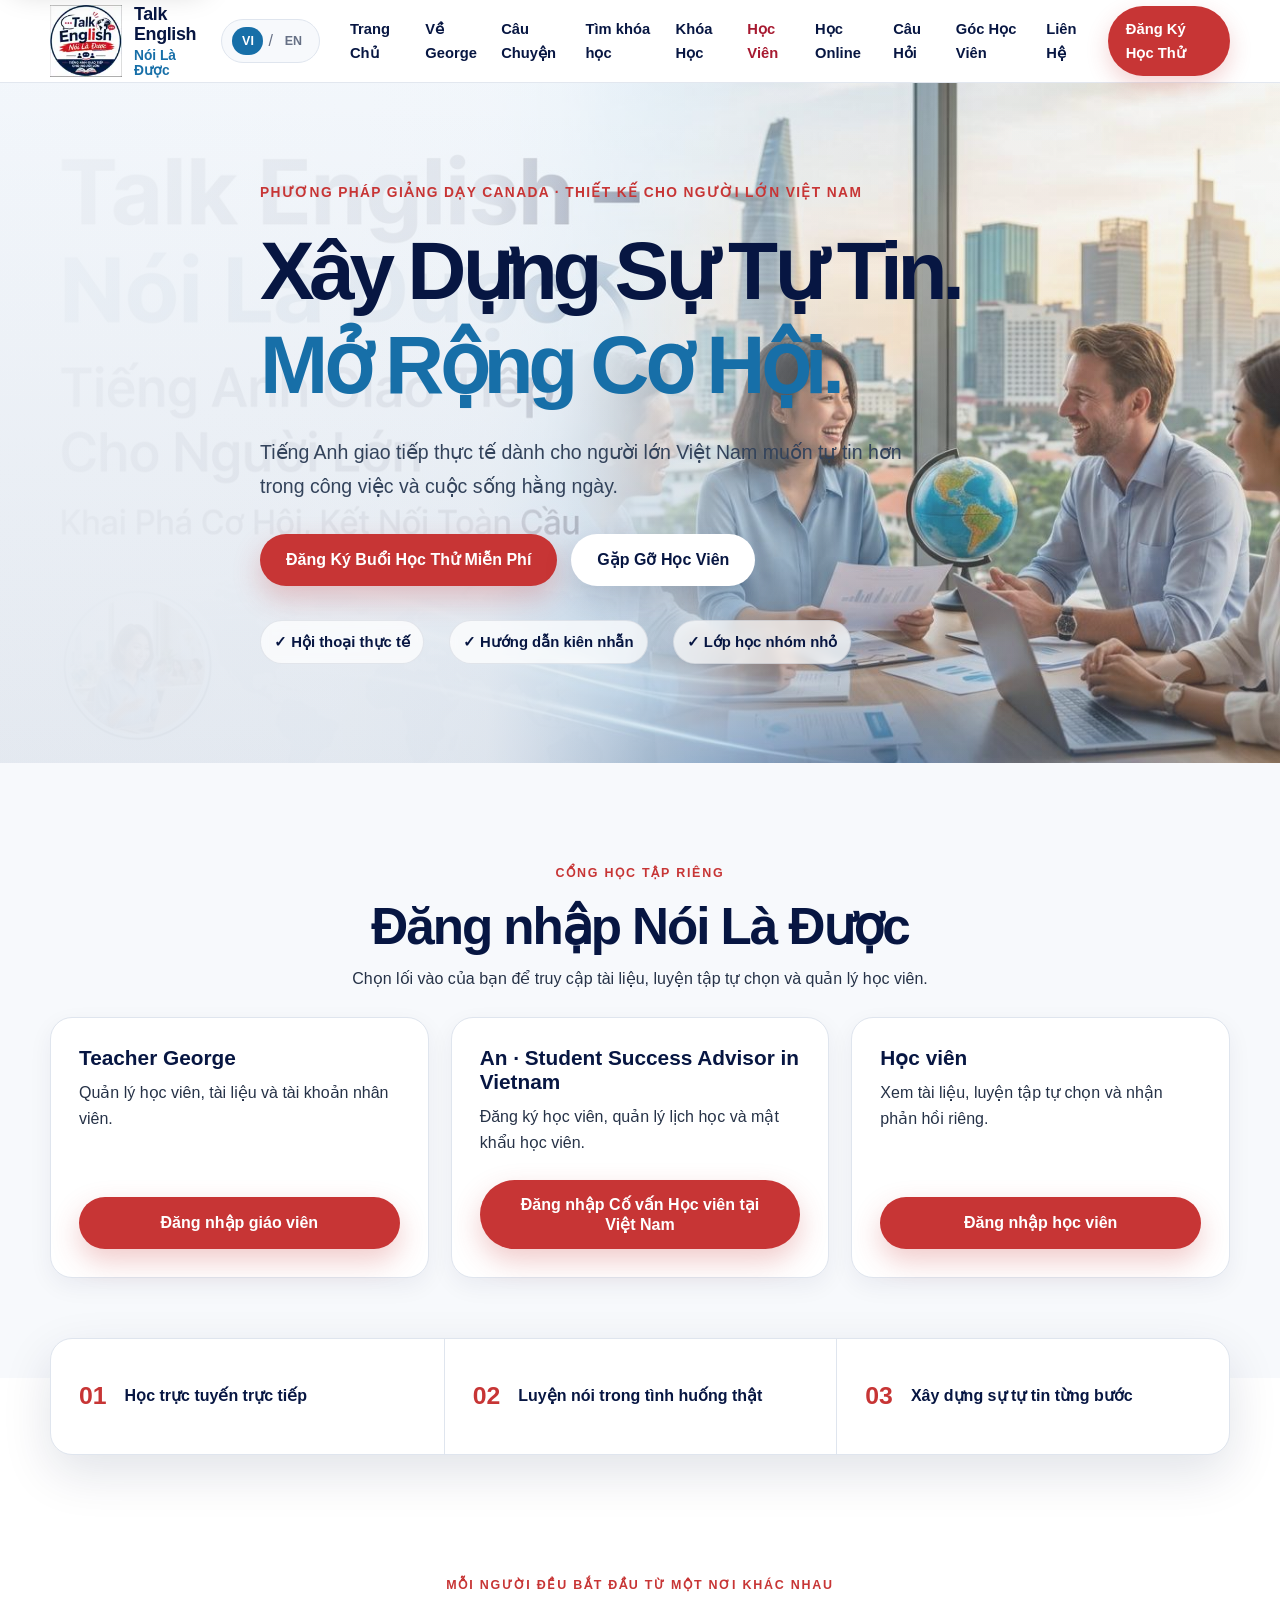
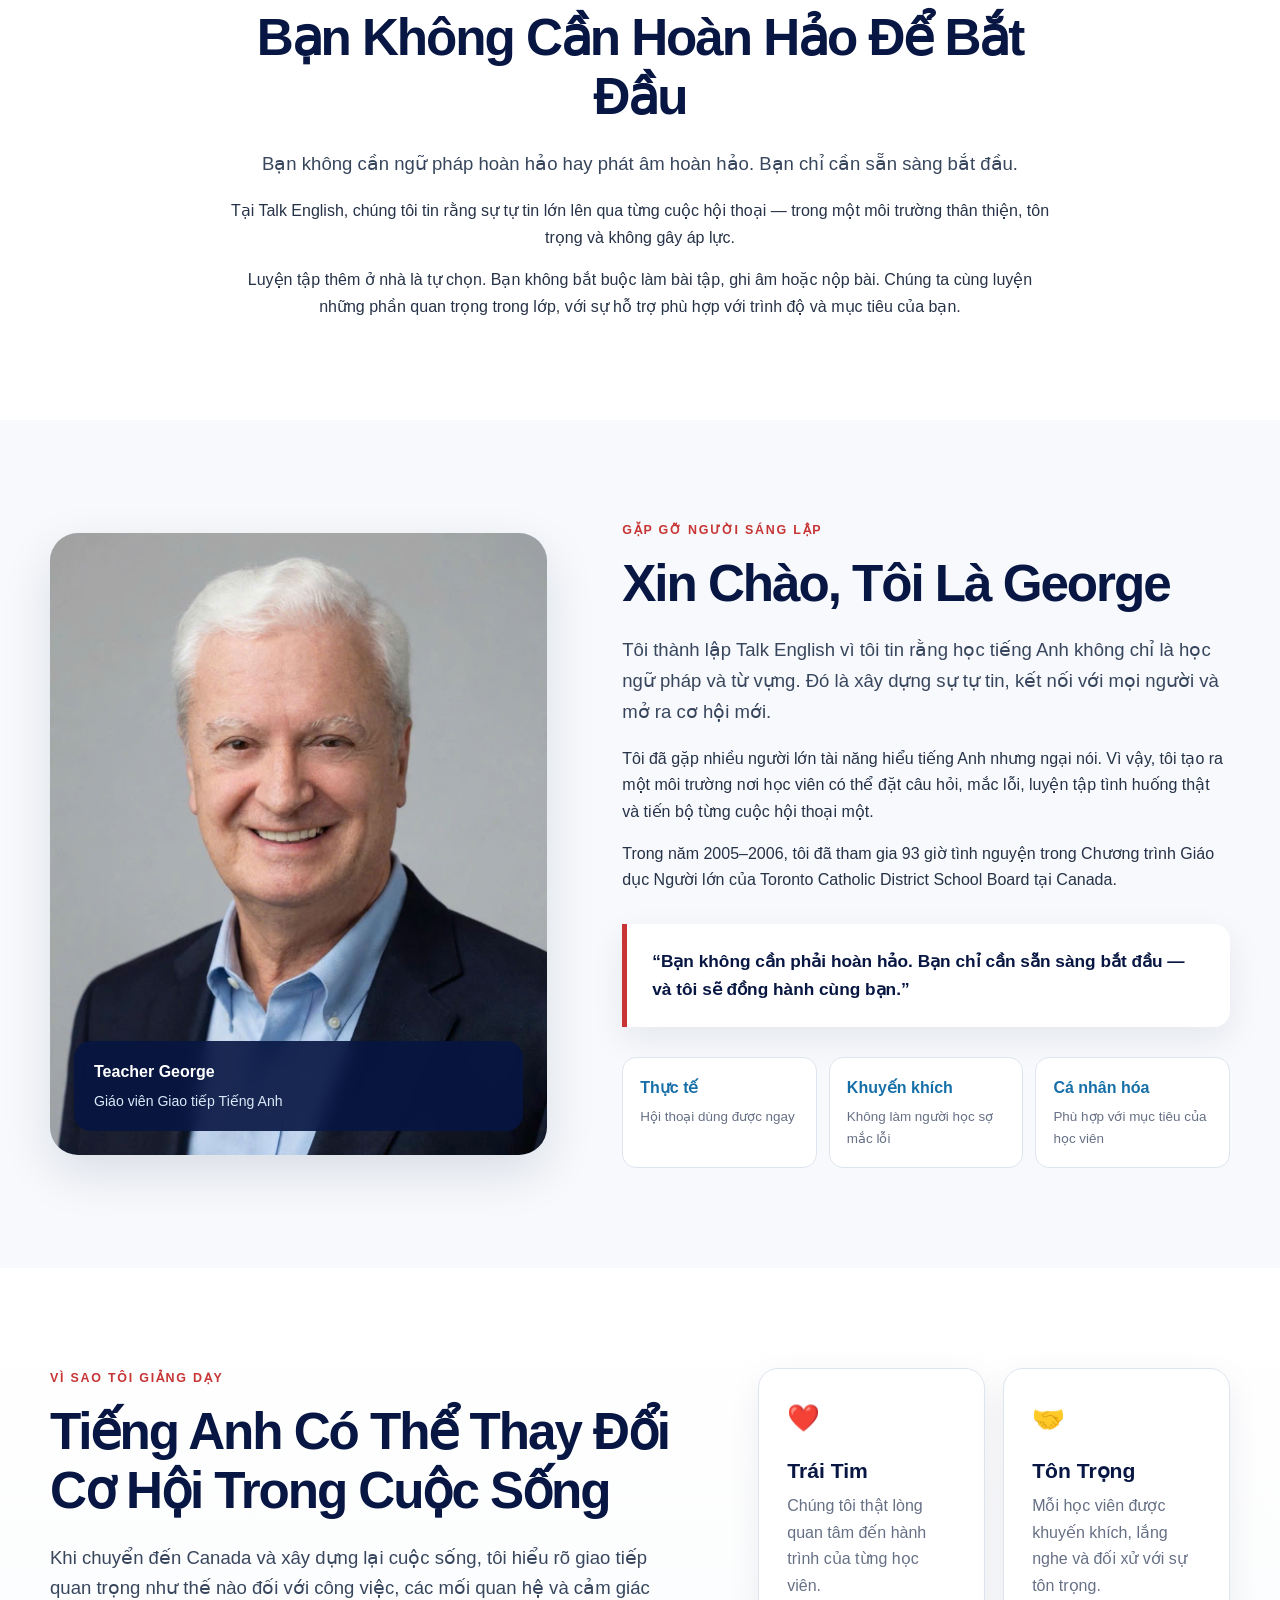
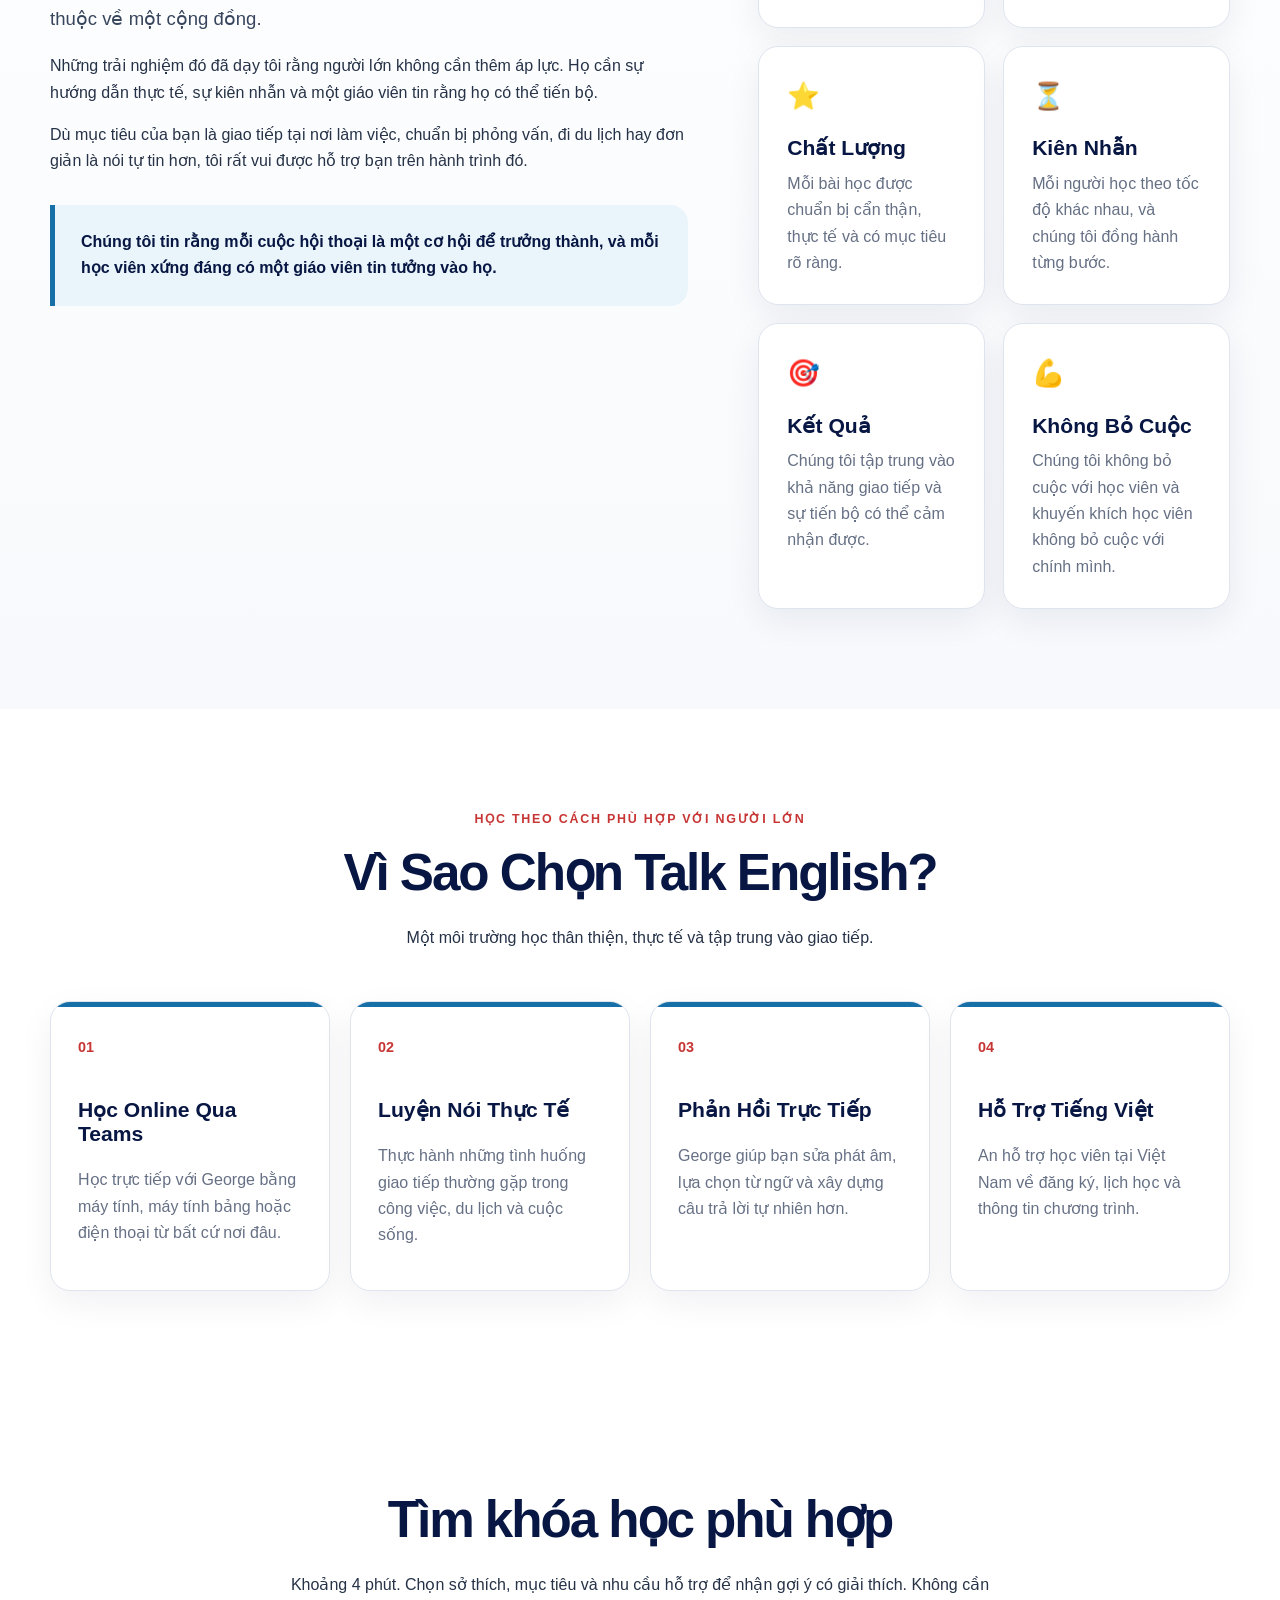
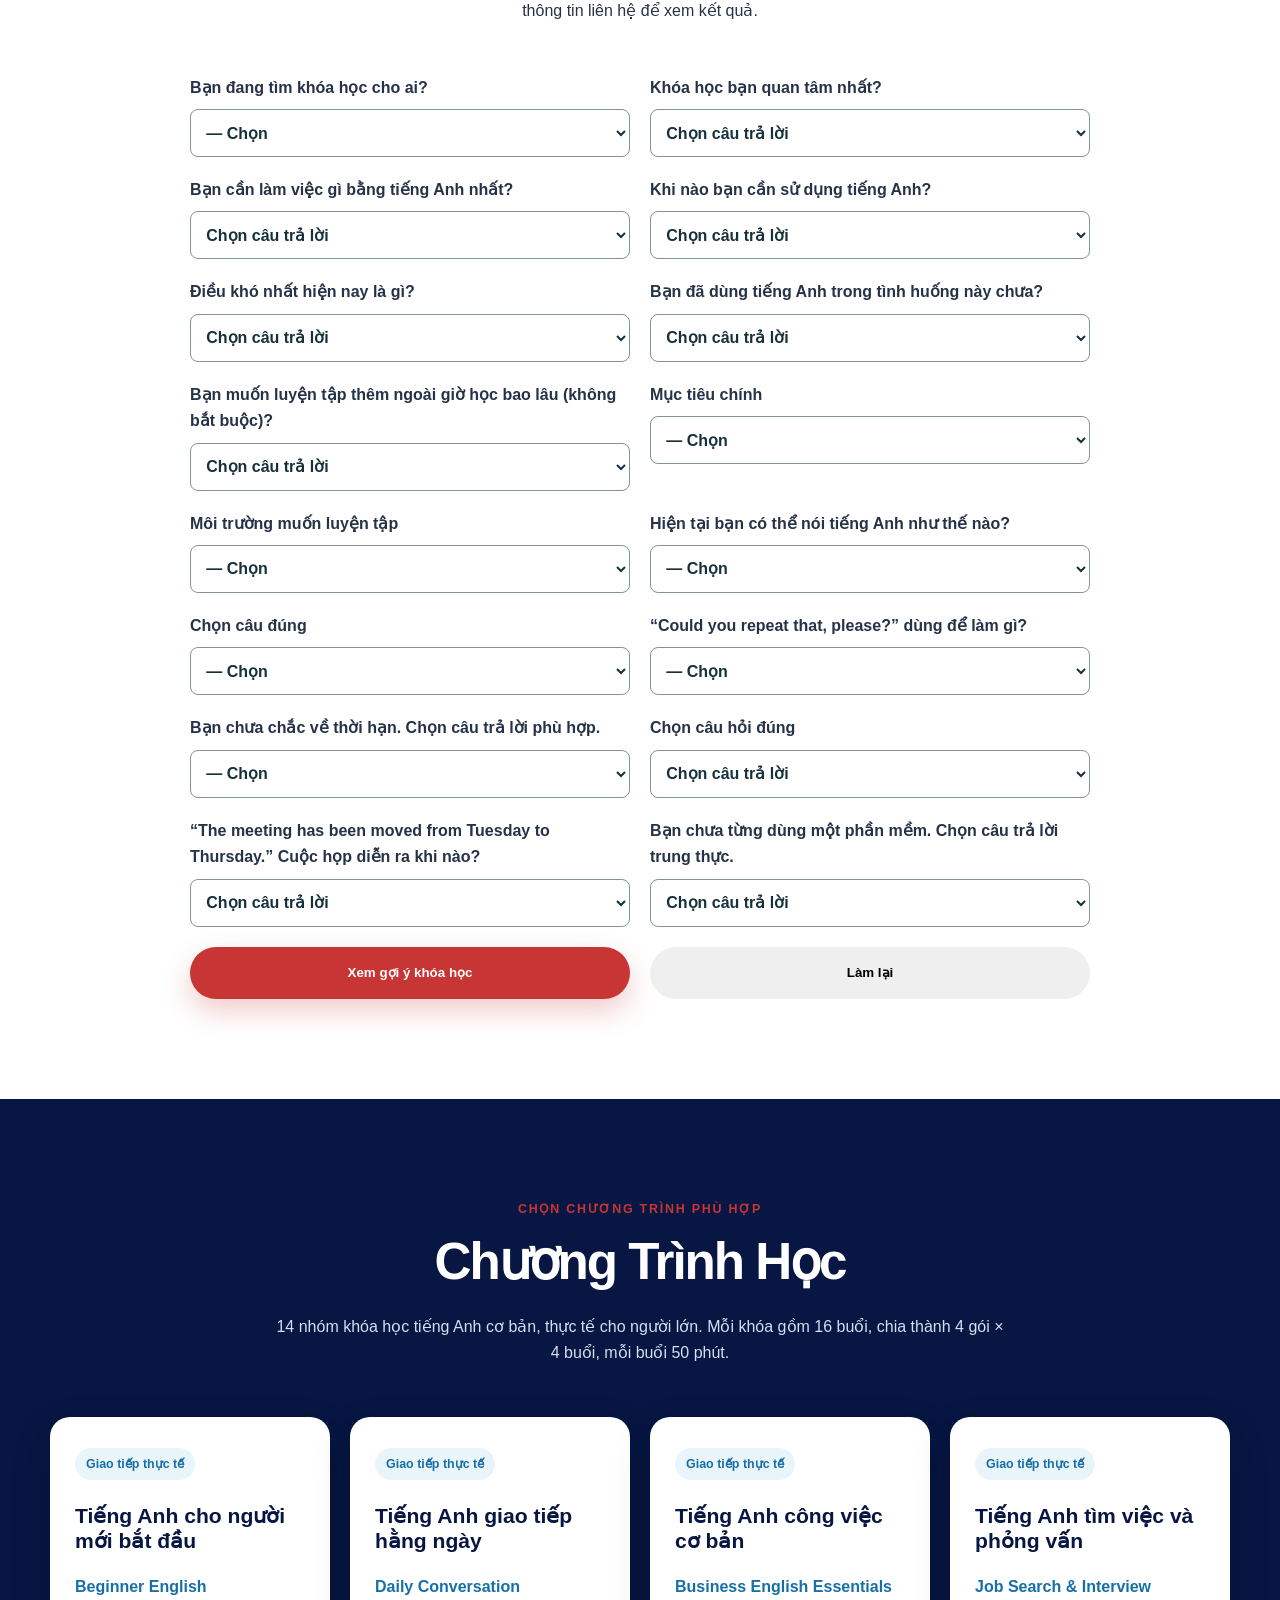
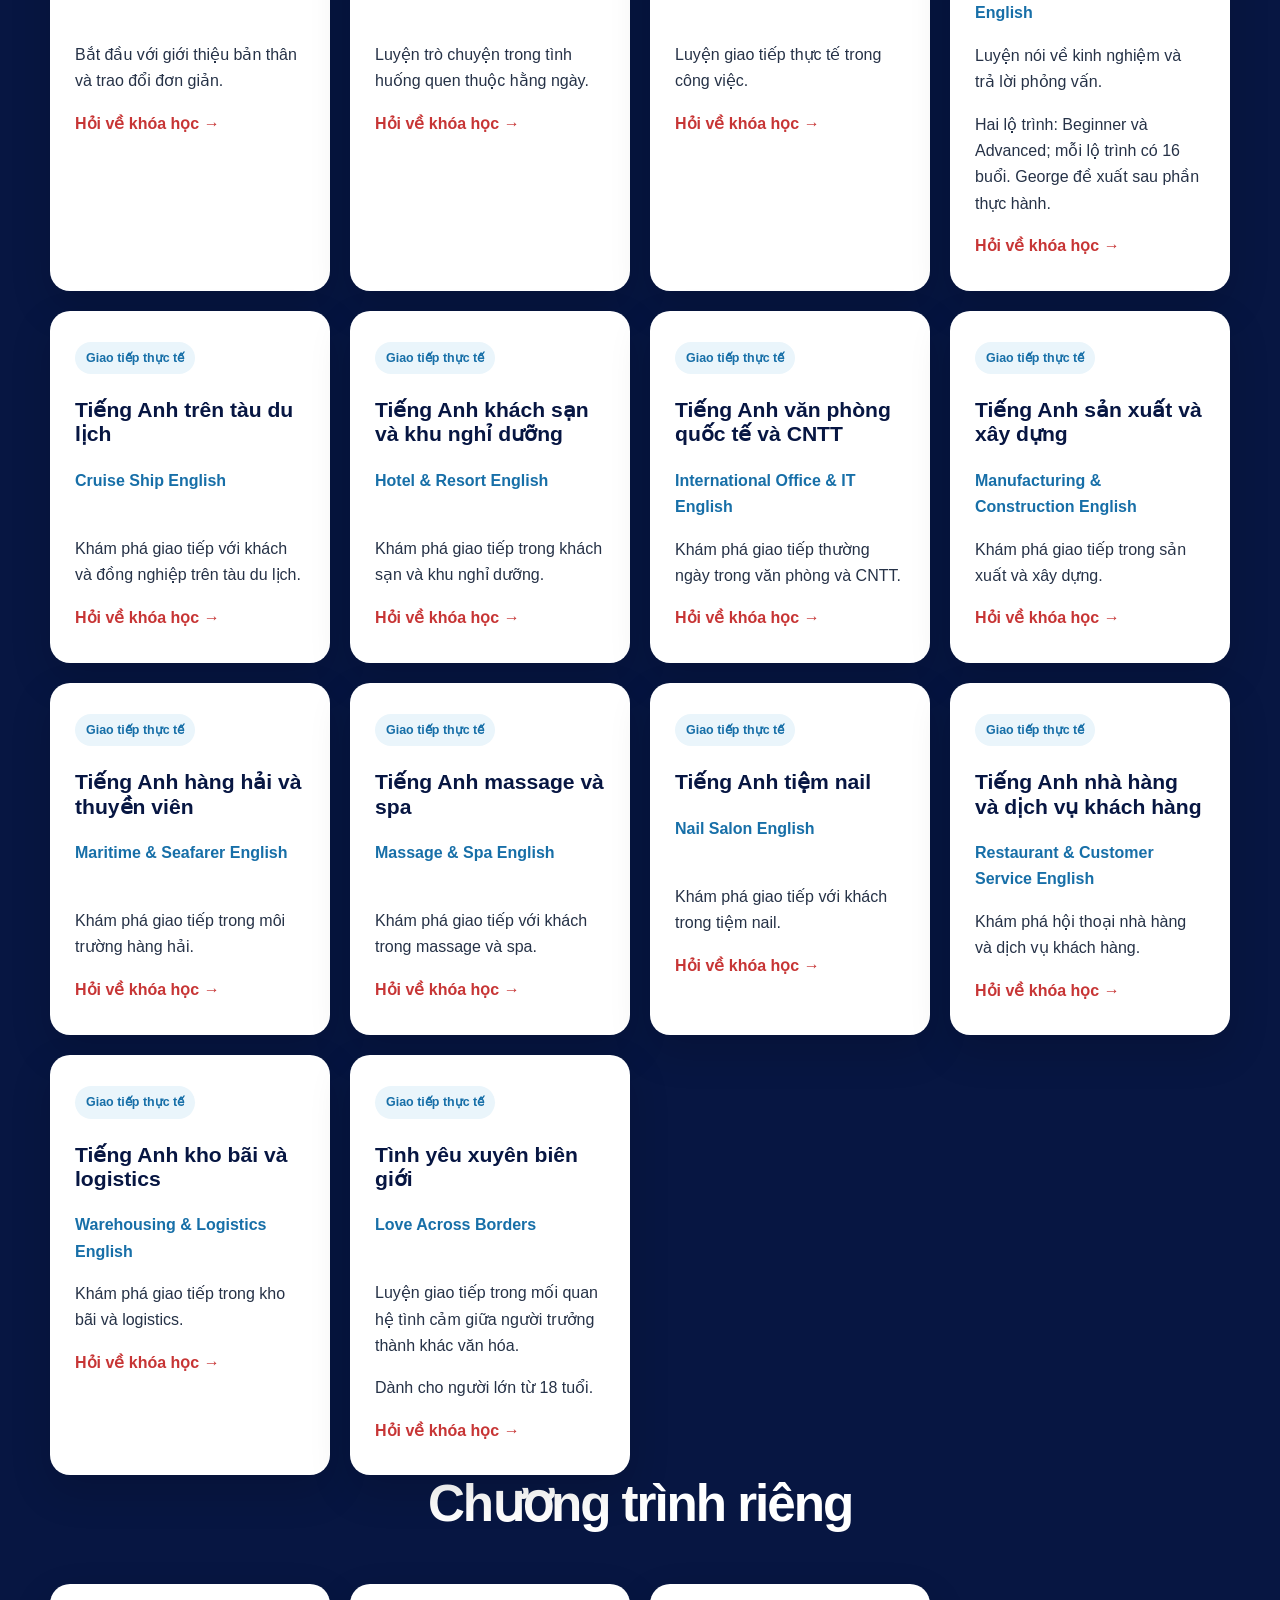
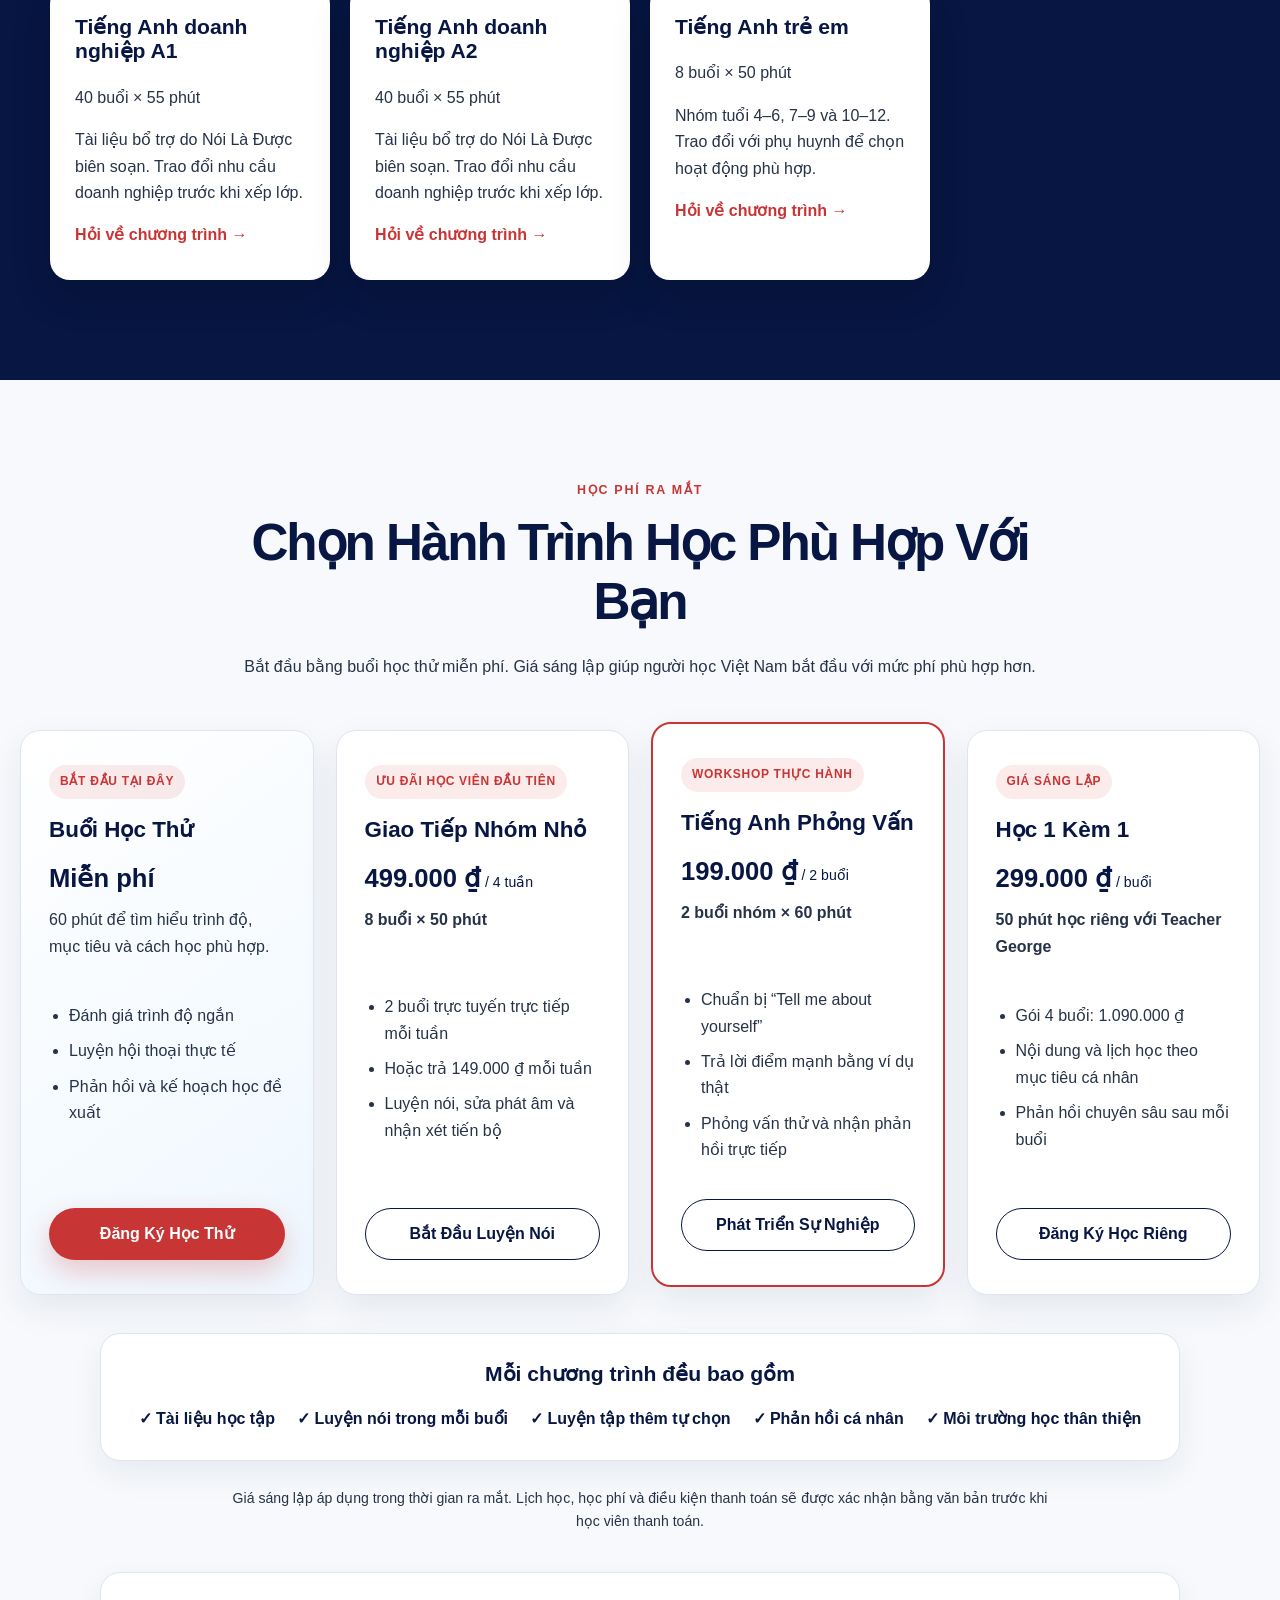
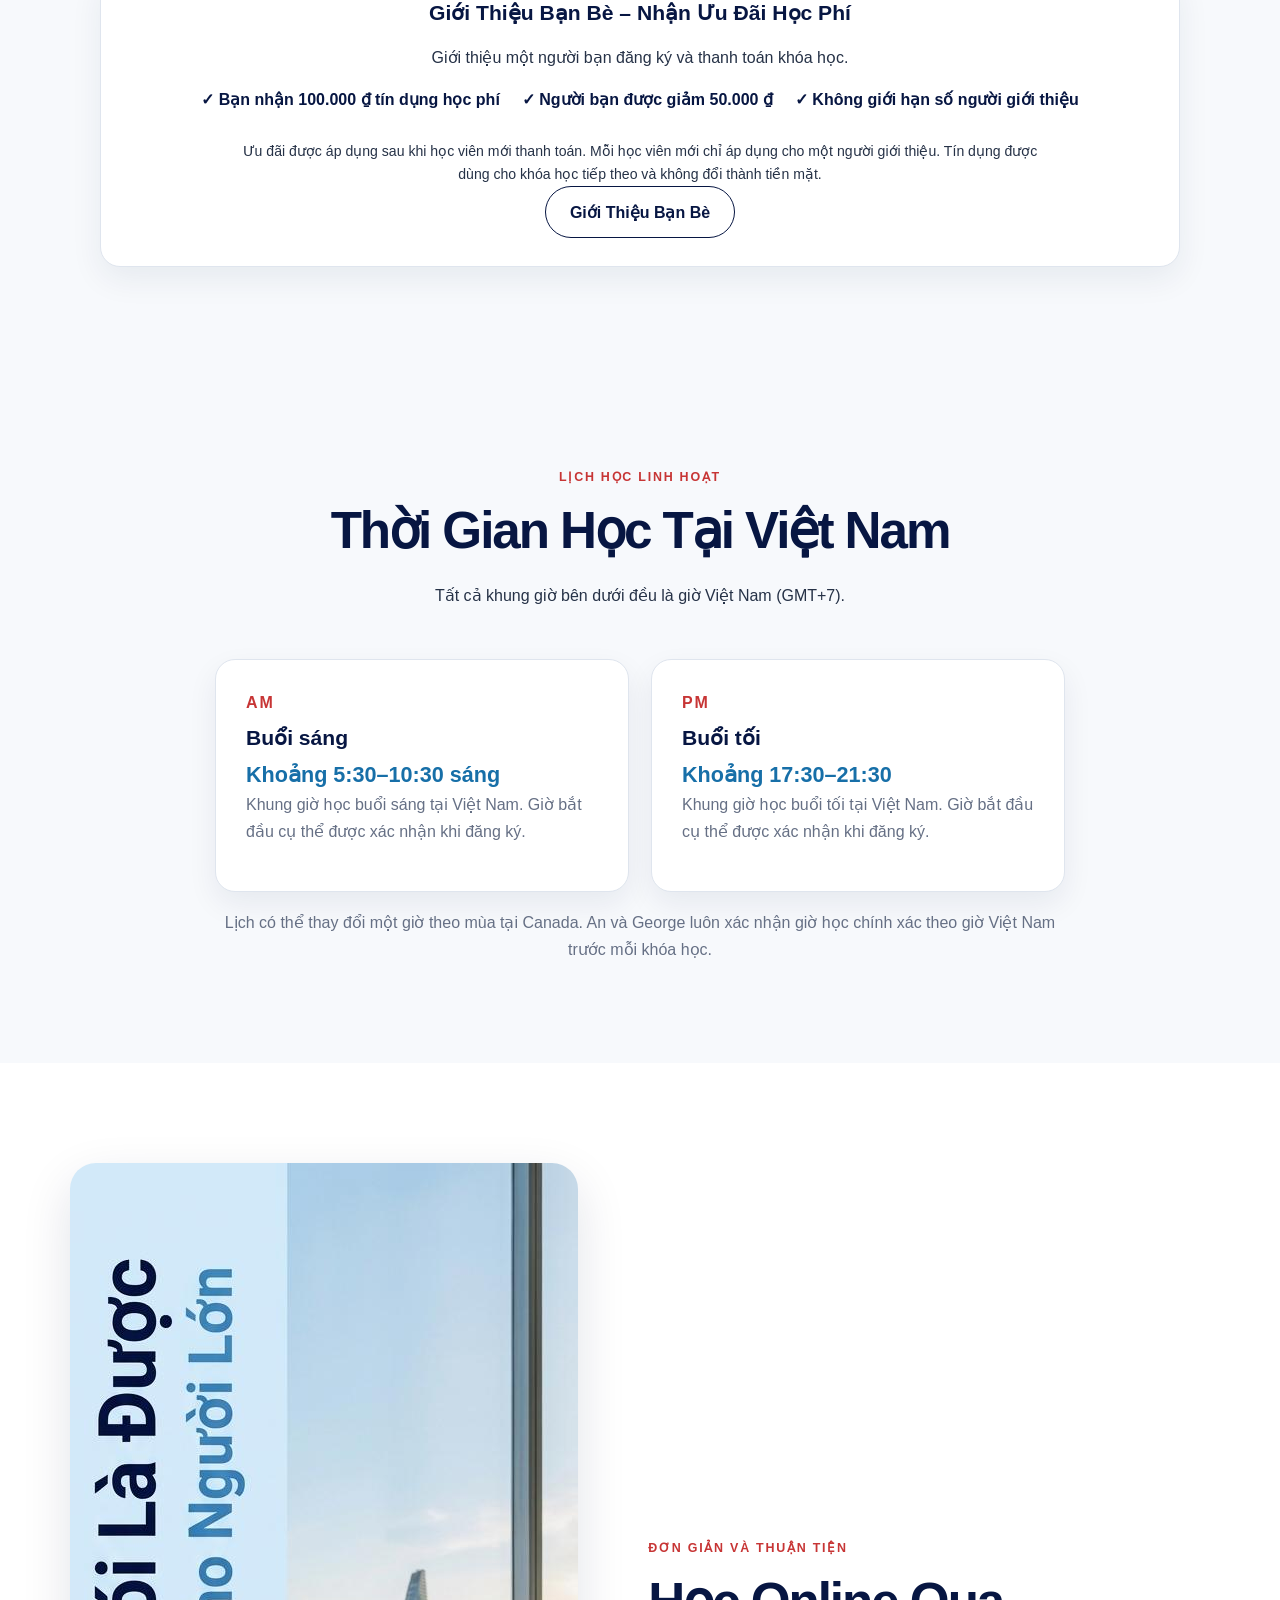
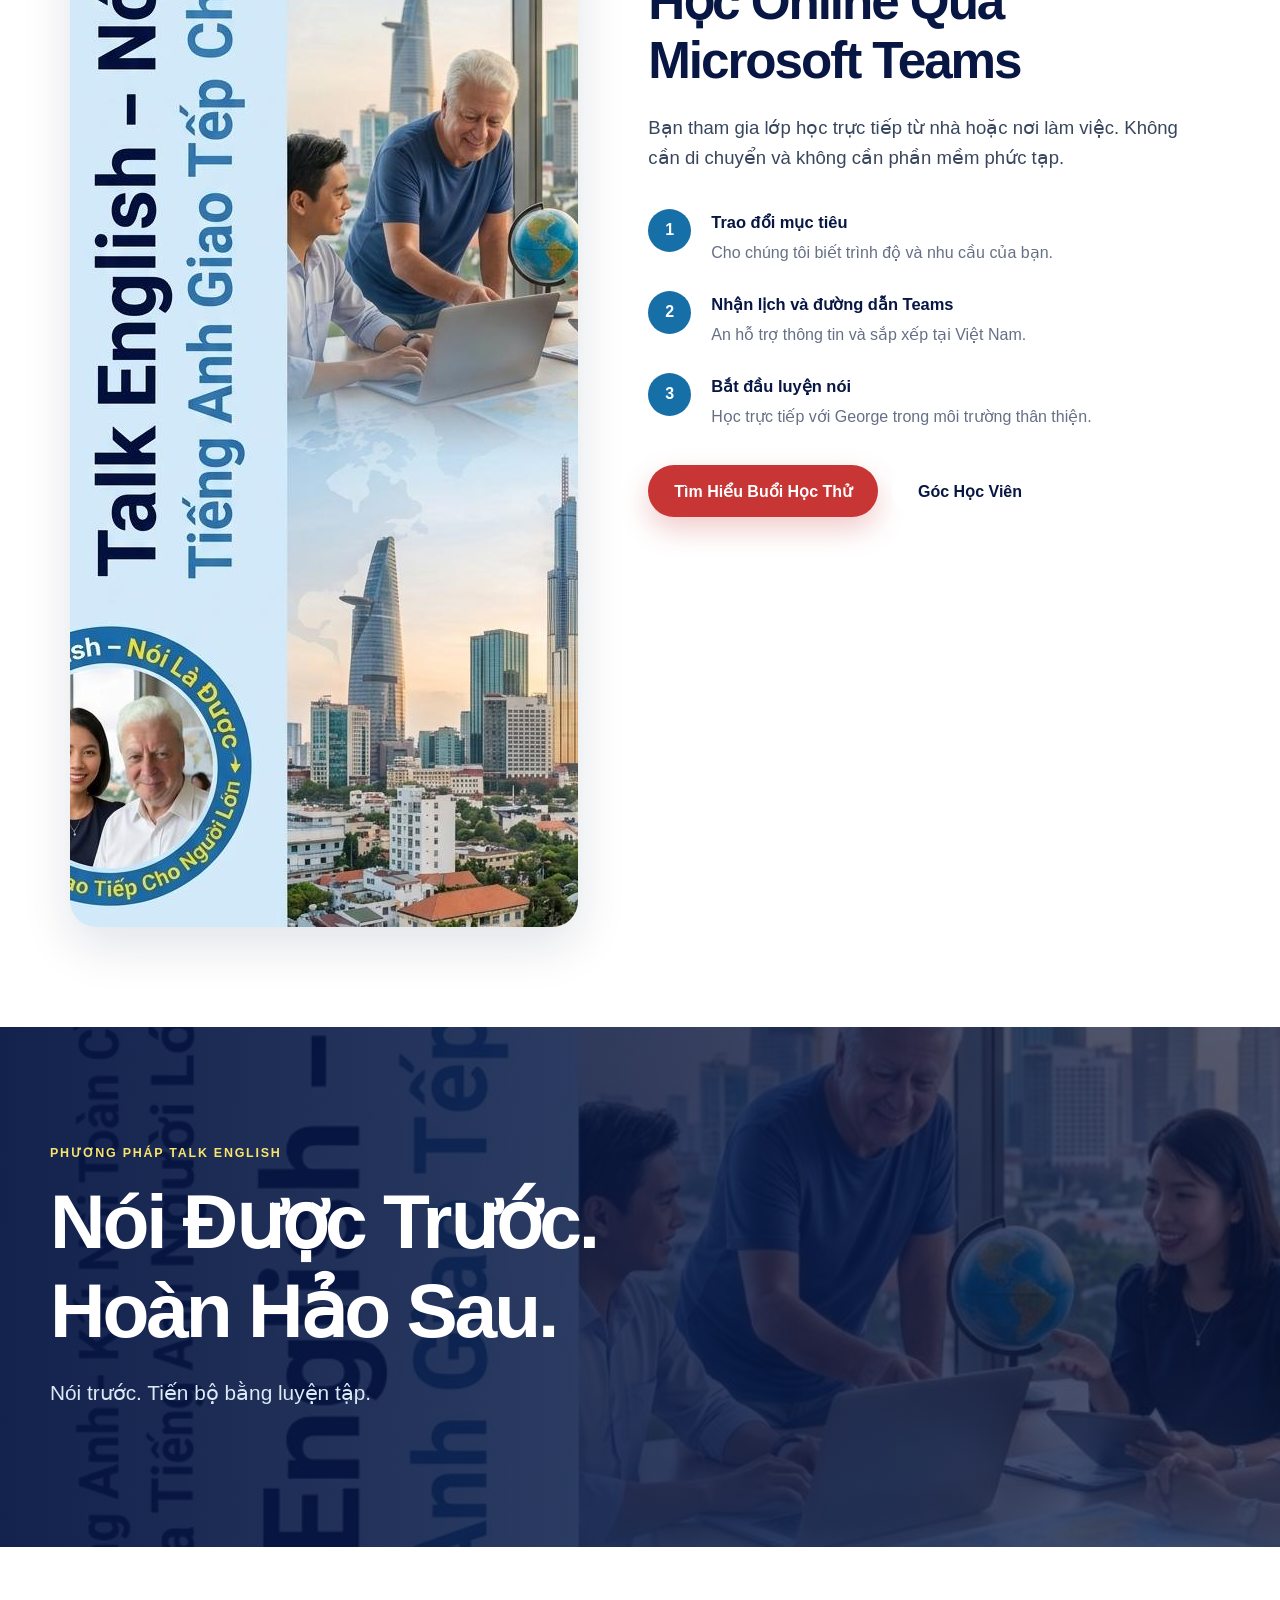
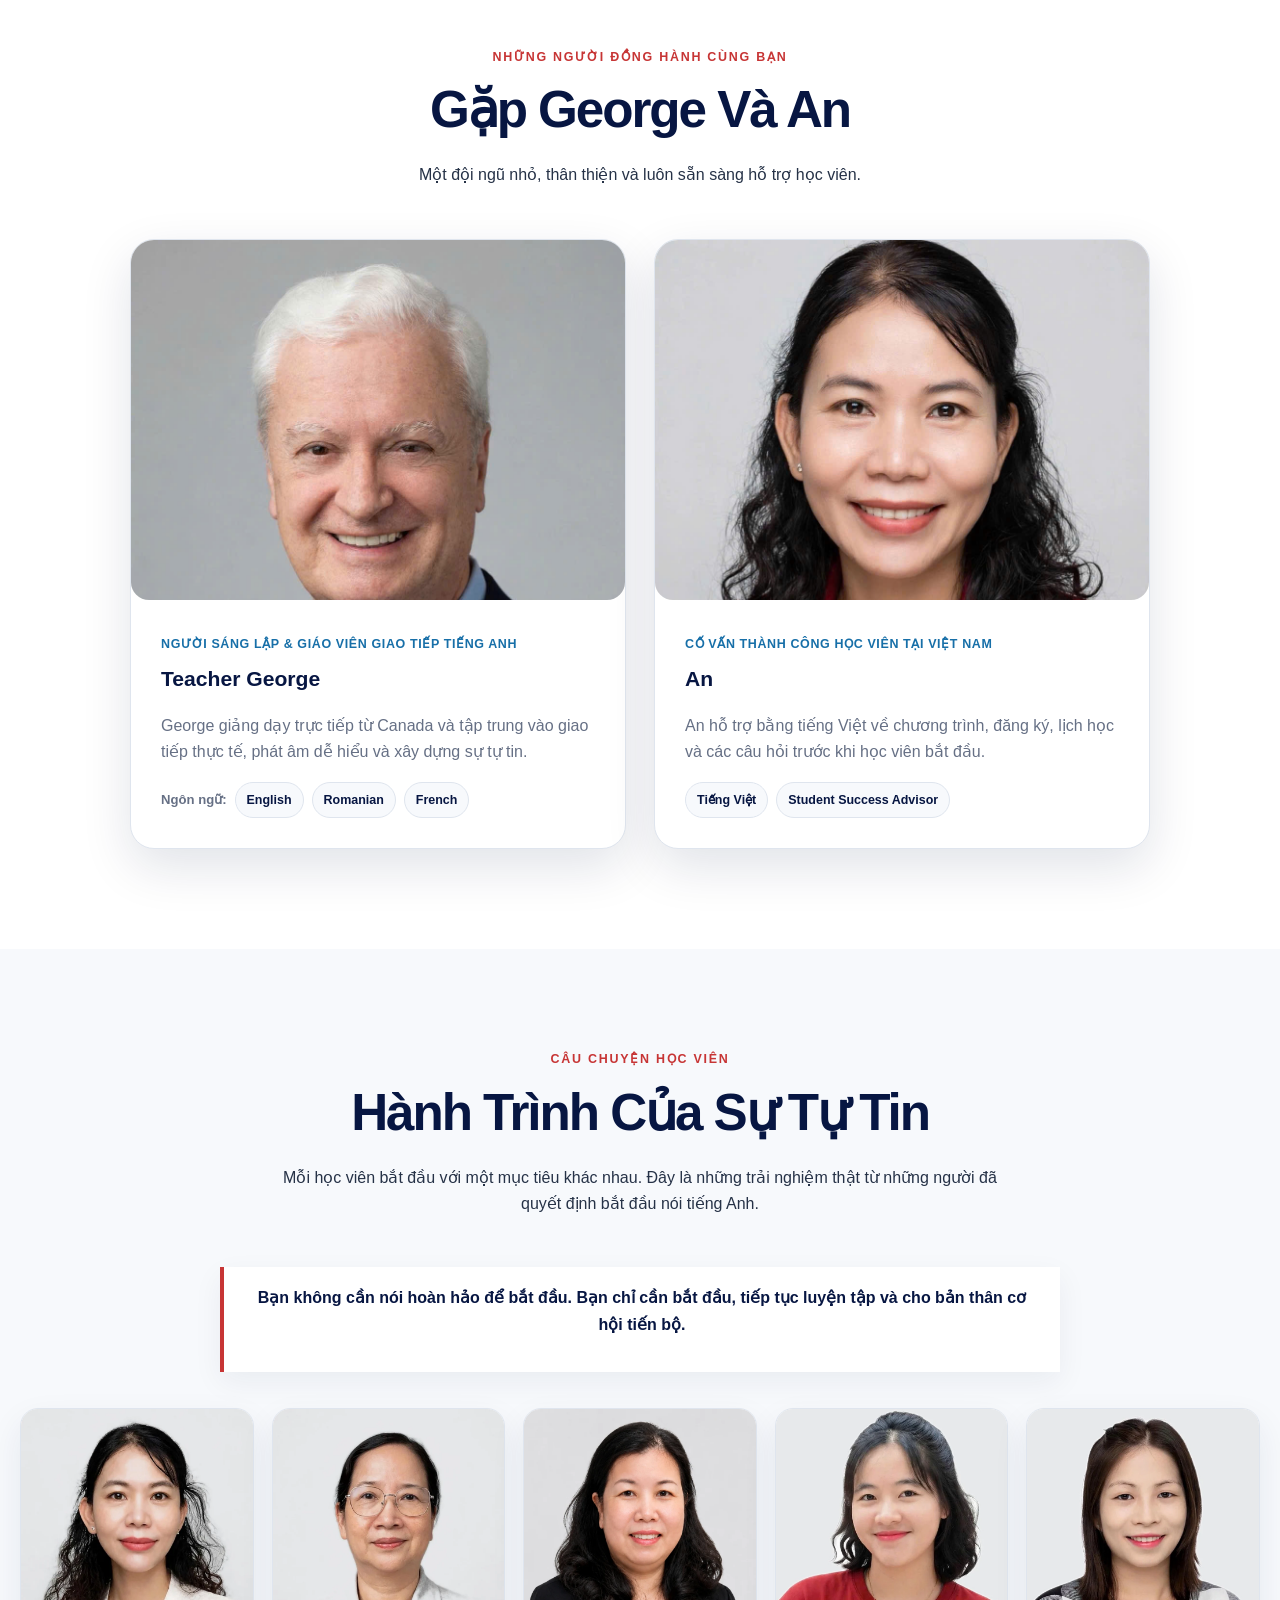
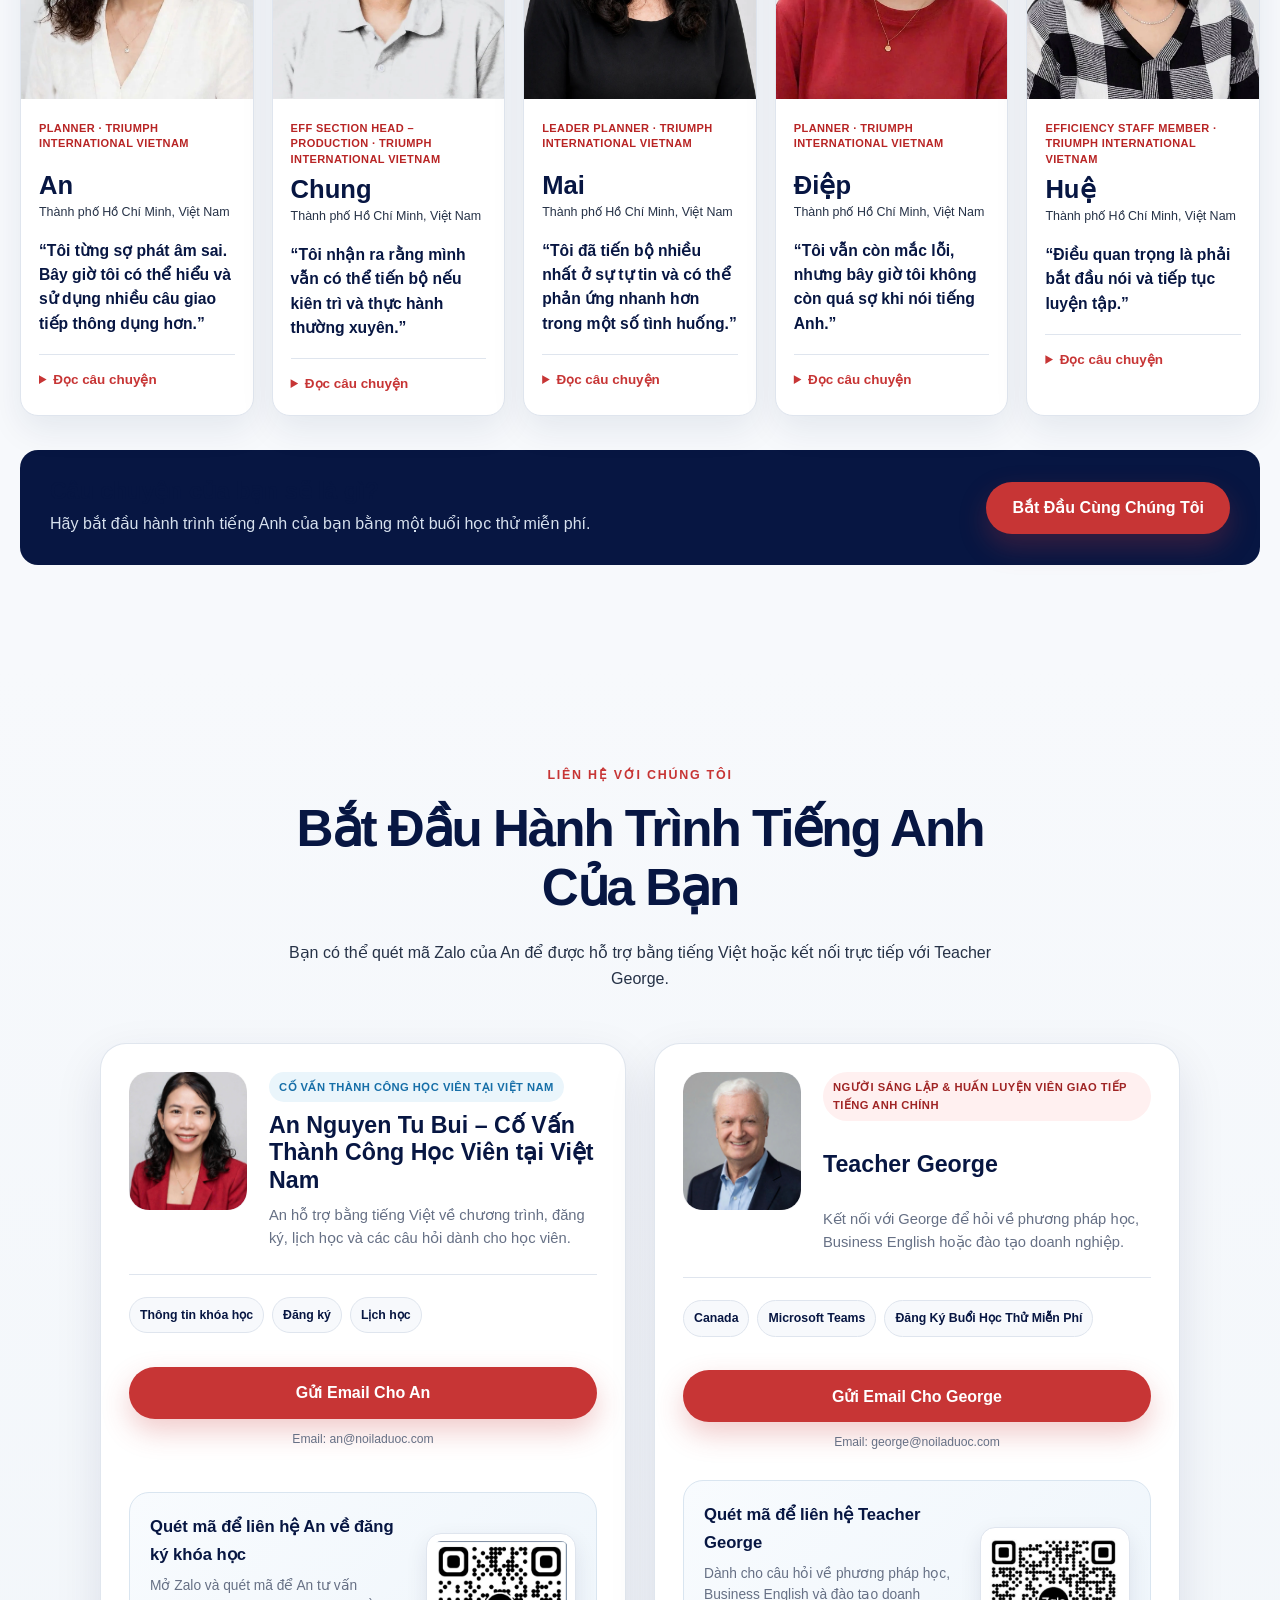
==== commit 060c45b4: "Use the approved Student Success Advisor in Vietnam title consistently" ====
--- a/index.html
+++ b/index.html
@@ -101,9 +101,9 @@
 <a class="button button-primary" data-i18n="portal_teacher_login" href="https://noiladuoc-students.pages.dev">Đăng nhập giáo viên</a>
 </article>
 <article class="portal-login-card">
-<h3 data-i18n="portal_advisor_title">An · Student Success Advisor</h3>
+<h3 data-i18n="portal_advisor_title">An · Student Success Advisor in Vietnam</h3>
 <p data-i18n="portal_advisor_copy">Đăng ký học viên, quản lý lịch học và mật khẩu học viên.</p>
-<a class="button button-primary" data-i18n="portal_advisor_login" href="https://noiladuoc-students.pages.dev">Đăng nhập Cố vấn Học viên</a>
+<a class="button button-primary" data-i18n="portal_advisor_login" href="https://noiladuoc-students.pages.dev">Đăng nhập Cố vấn Học viên tại Việt Nam</a>
 </article>
 <article class="portal-login-card">
 <h3 data-i18n="portal_student_title">Học viên</h3>
@@ -372,9 +372,9 @@
 </div>
 </article>
 <article class="team-card">
-<button aria-haspopup="dialog" aria-label="Open An Bui profile" class="profile-photo-button" data-profile-open="an-profile" type="button"><img alt="An – Student Success Advisor" class="team-photo" decoding="async" height="1280" loading="lazy" src="images/Contact%20An.jpg" width="1024"><span class="photo-overlay" data-i18n="view_profile">Xem hồ sơ</span></button>
+<button aria-haspopup="dialog" aria-label="Open An Bui profile" class="profile-photo-button" data-profile-open="an-profile" type="button"><img alt="An – Student Success Advisor in Vietnam" class="team-photo" decoding="async" height="1280" loading="lazy" src="images/Contact%20An.jpg" width="1024"><span class="photo-overlay" data-i18n="view_profile">Xem hồ sơ</span></button>
 <div class="team-card-copy">
-<span class="team-role" data-i18n="team_an_role">Hỗ trợ học viên tại Việt Nam</span>
+<span class="team-role" data-i18n="team_an_role">Cố vấn Thành công Học viên tại Việt Nam</span>
 <h3>An</h3>
 <p data-i18n="team_an_body">An hỗ trợ bằng tiếng Việt về chương trình, đăng ký, lịch học và các câu hỏi trước khi học viên bắt đầu.</p>
 <div class="language-tags">
@@ -429,10 +429,10 @@
 <div class="contact-grid">
 <article class="contact-card admin-card">
 <div class="contact-profile">
-<button aria-haspopup="dialog" aria-label="Open An Bui profile" class="contact-photo-button" data-profile-open="an-profile" type="button"><img alt="An Bui – Student Success Advisor" class="contact-photo" decoding="async" height="1280" loading="lazy" src="images/Contact%20An.jpg" width="1024"><span class="photo-overlay" data-i18n="view_profile">Xem hồ sơ</span></button>
+<button aria-haspopup="dialog" aria-label="Open An Bui profile" class="contact-photo-button" data-profile-open="an-profile" type="button"><img alt="An Bui – Student Success Advisor in Vietnam" class="contact-photo" decoding="async" height="1280" loading="lazy" src="images/Contact%20An.jpg" width="1024"><span class="photo-overlay" data-i18n="view_profile">Xem hồ sơ</span></button>
 <div class="contact-profile-copy">
-<div class="contact-role" data-i18n="admin_role">Hỗ trợ tại Việt Nam</div>
-<h3 data-i18n="admin_title">An Nguyen Tu Bui – Hỗ Trợ Học Viên</h3>
+<div class="contact-role" data-i18n="admin_role">Cố vấn Thành công Học viên tại Việt Nam</div>
+<h3 data-i18n="admin_title">An Nguyen Tu Bui – Cố Vấn Thành Công Học Viên tại Việt Nam</h3>
 <p data-i18n="admin_body">An hỗ trợ bằng tiếng Việt về chương trình, đăng ký, lịch học và các câu hỏi dành cho học viên.</p>
 </div>
 </div>
@@ -486,7 +486,7 @@
 <div class="enquiry-copy">
 <p class="section-label" data-i18n="form_label">Đăng ký buổi học thử miễn phí</p>
 <h3 data-i18n="form_title">Cho Chúng Tôi Biết Mục Tiêu Của Bạn</h3>
-<p data-i18n="form_intro">Điền thông tin, sau đó chọn gửi email cho An hoặc sao chép nội dung để gửi qua Zalo.</p>
+<p data-i18n="form_intro">Điền thông tin, rồi chọn gửi đăng ký trực tiếp hoặc gửi bằng ứng dụng email. Bạn cũng có thể liên hệ An qua Zalo.</p>
 <div class="form-trust-points">
 <span data-i18n="form_trust_1">✓ Không cần tài khoản Gmail</span>
 <span data-i18n="form_trust_2">✓ Email không bắt buộc</span>
@@ -563,7 +563,7 @@
 <a class="button button-secondary" data-i18n="form_zalo_option" href="#contact">Quét Zalo Của An</a>
 </div>
 <p aria-live="polite" class="form-status form-full" id="form-status" role="status"></p>
-<p class="form-note form-full" data-i18n="form_note">Nút gửi trực tiếp sẽ chuyển đăng ký đến An và George. Bạn cũng có thể dùng ứng dụng email hoặc liên hệ An qua Zalo.</p>
+<p class="form-note form-full" data-i18n="form_note">Đăng ký trực tiếp được gửi đến hello@noiladuoc.com. Bạn cũng có thể dùng ứng dụng email hoặc liên hệ An qua Zalo.</p>
 </form>
 </div>
 </section>
@@ -651,7 +651,7 @@
 <div class="profile-modal-backdrop" data-profile-close=""></div>
 <div class="profile-modal-panel" role="document">
 <button aria-label="Close profile" class="profile-modal-close" data-profile-close="" type="button">×</button>
-<img alt="An Bui – Student Success Advisor" class="profile-modal-photo" decoding="async" height="1280" loading="lazy" src="images/Contact%20An.jpg" width="1024">
+<img alt="An Bui – Student Success Advisor in Vietnam" class="profile-modal-photo" decoding="async" height="1280" loading="lazy" src="images/Contact%20An.jpg" width="1024">
 <div class="profile-modal-content">
 <span class="team-role" data-i18n="team_an_role">Cố vấn Thành công Học viên tại Việt Nam</span>
 <h2 id="an-profile-title">An Nguyen Tu Bui</h2>
@@ -700,7 +700,7 @@
 </div>
 <div class="footer-details">
 <span data-i18n="footer_location">Toronto, Canada · Học trực tuyến qua Microsoft Teams</span>
-<span data-i18n="footer_support">Teacher George · Hỗ trợ học viên tại Việt Nam bởi An</span>
+<span data-i18n="footer_support">Teacher George · An – Cố vấn Thành công Học viên tại Việt Nam</span>
 <a class="footer-email" href="mailto:hello@noiladuoc.com">hello@noiladuoc.com</a>
 </div>
 <p class="copyright" data-i18n="copyright">© 2026 Nói Là Được – Talk English. All rights reserved.</p>
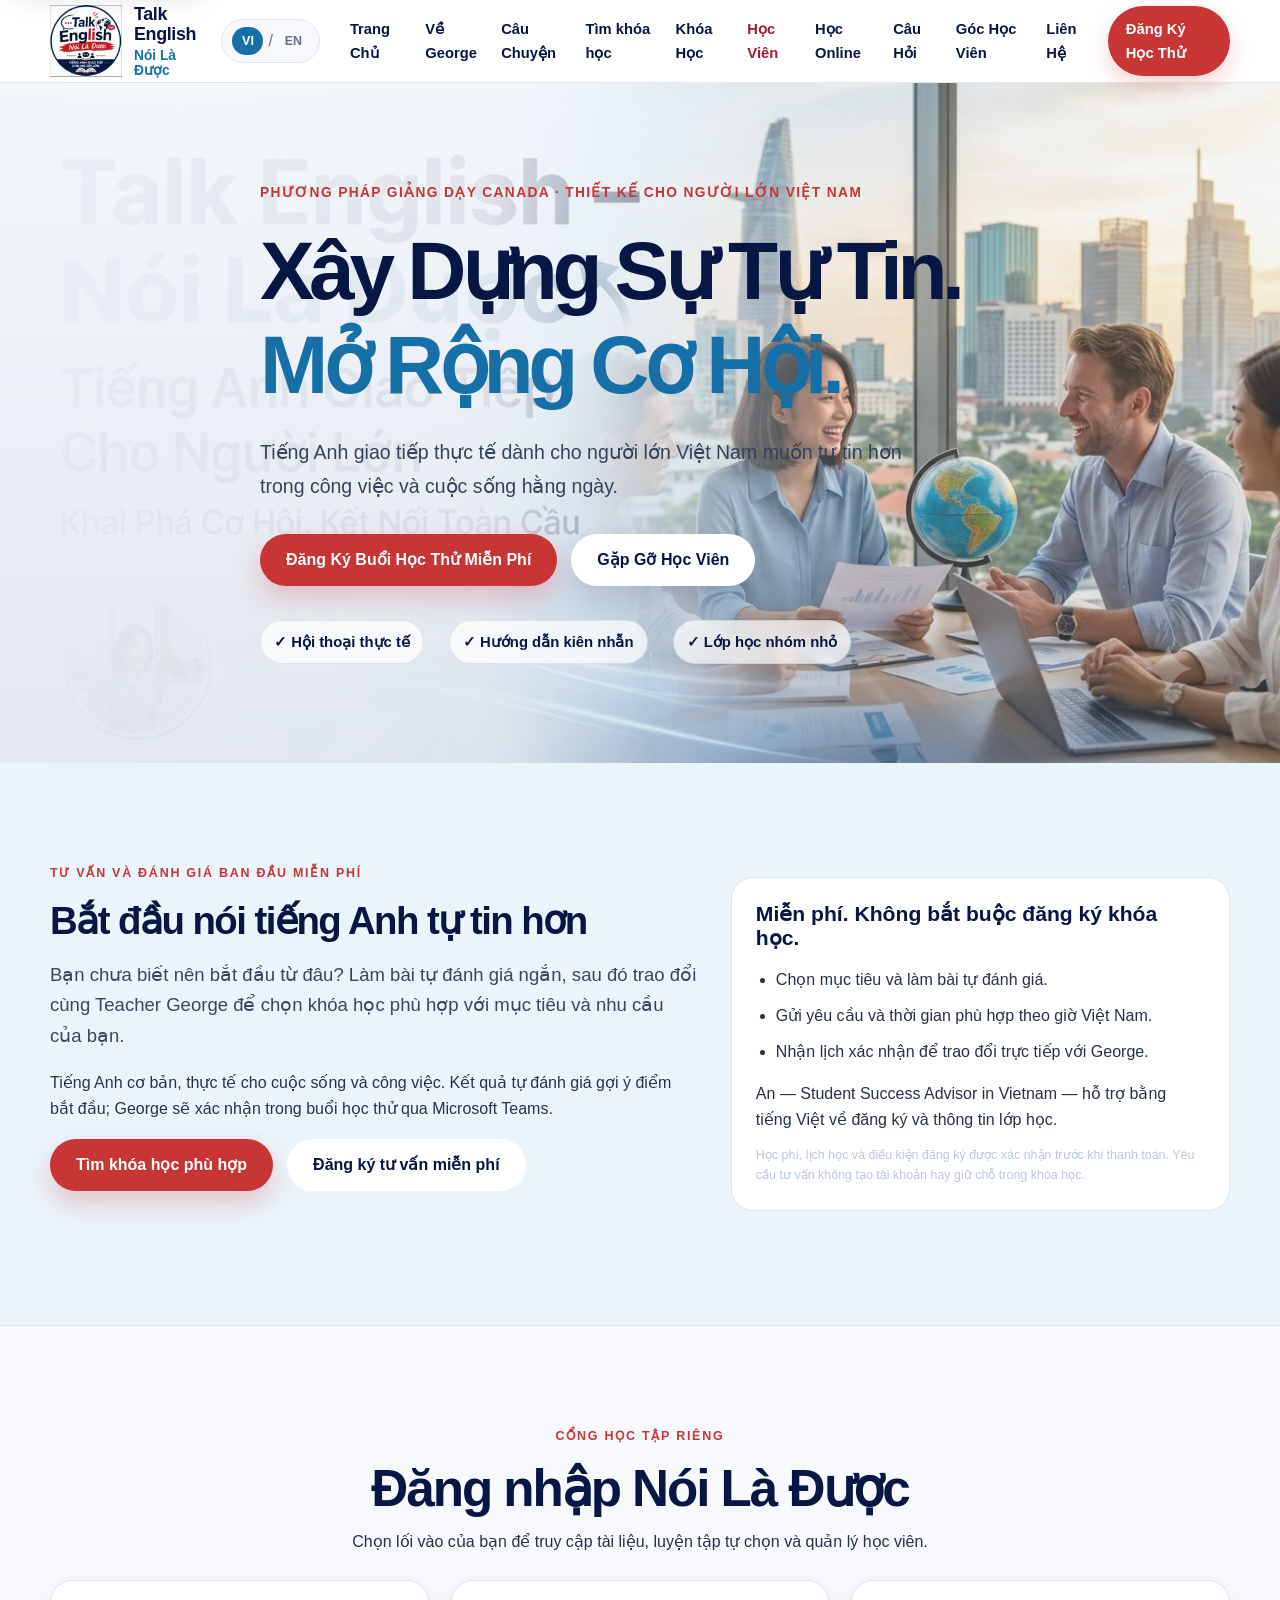
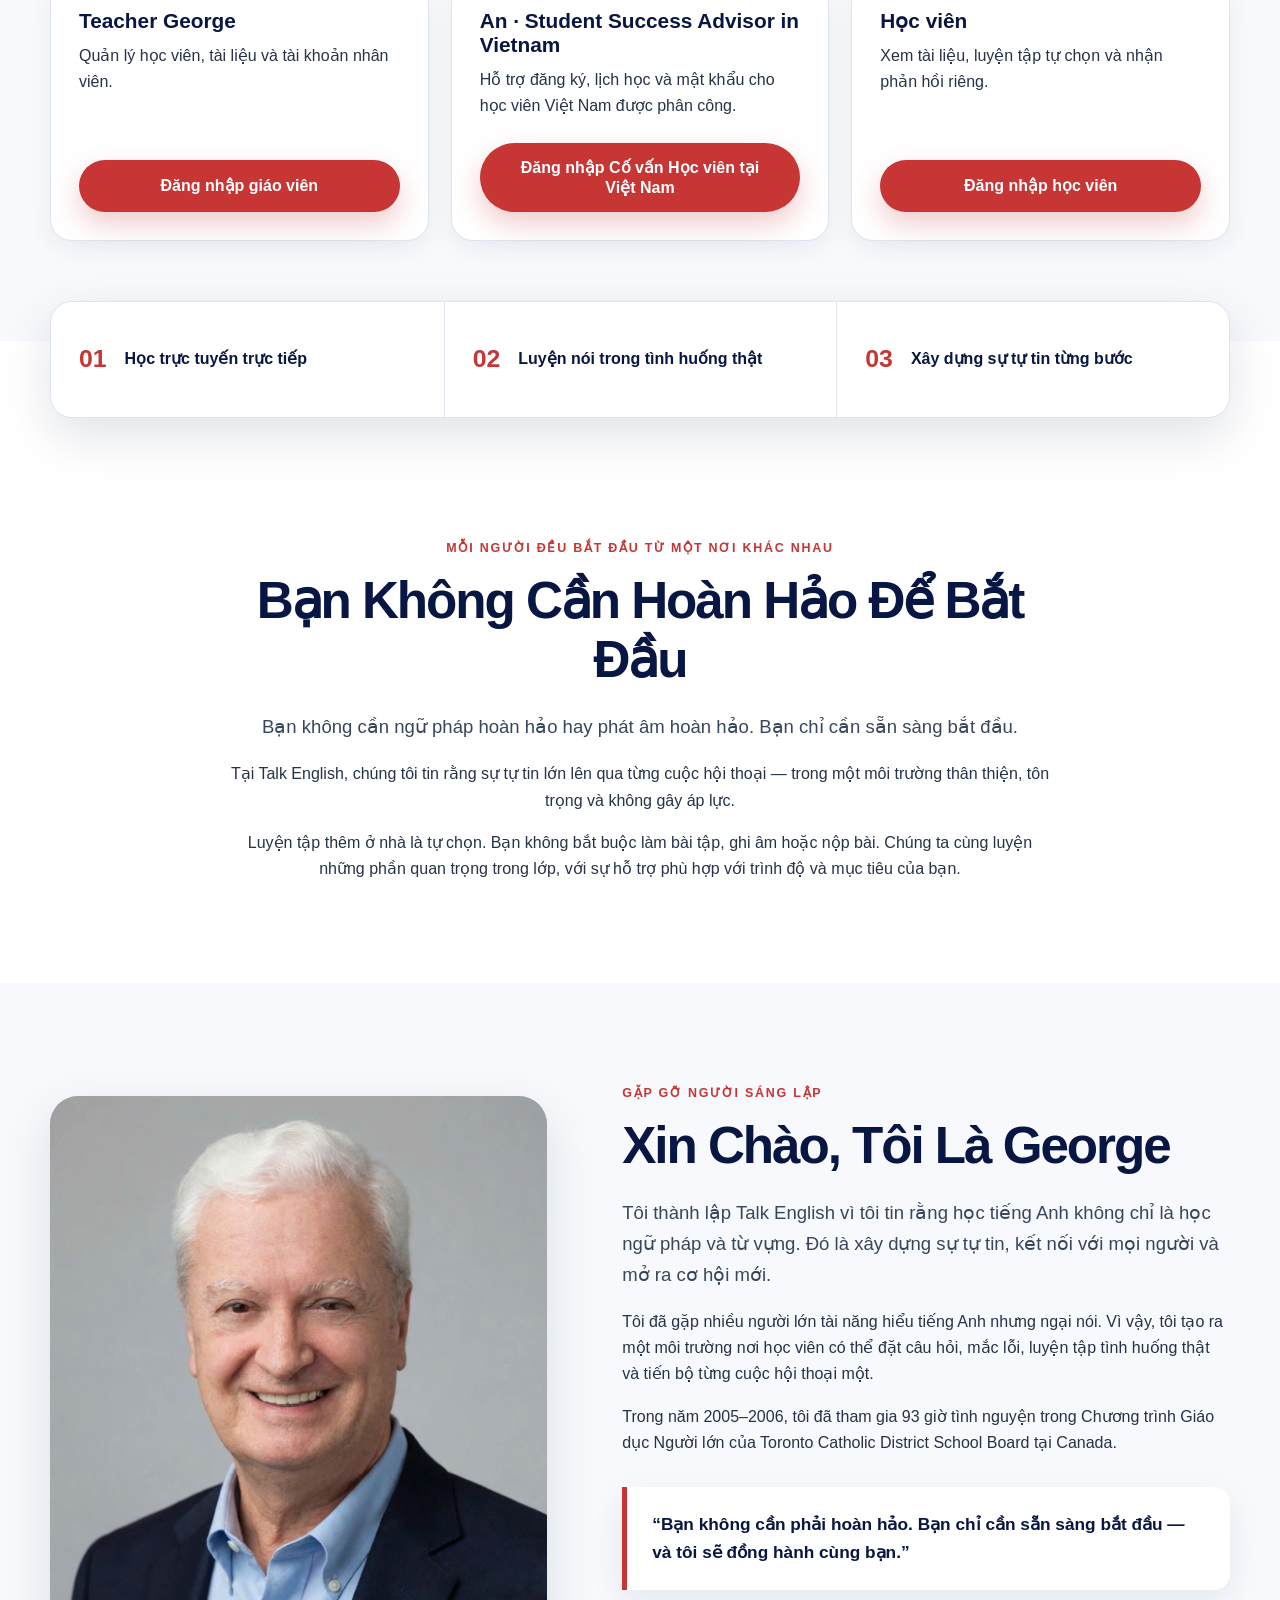
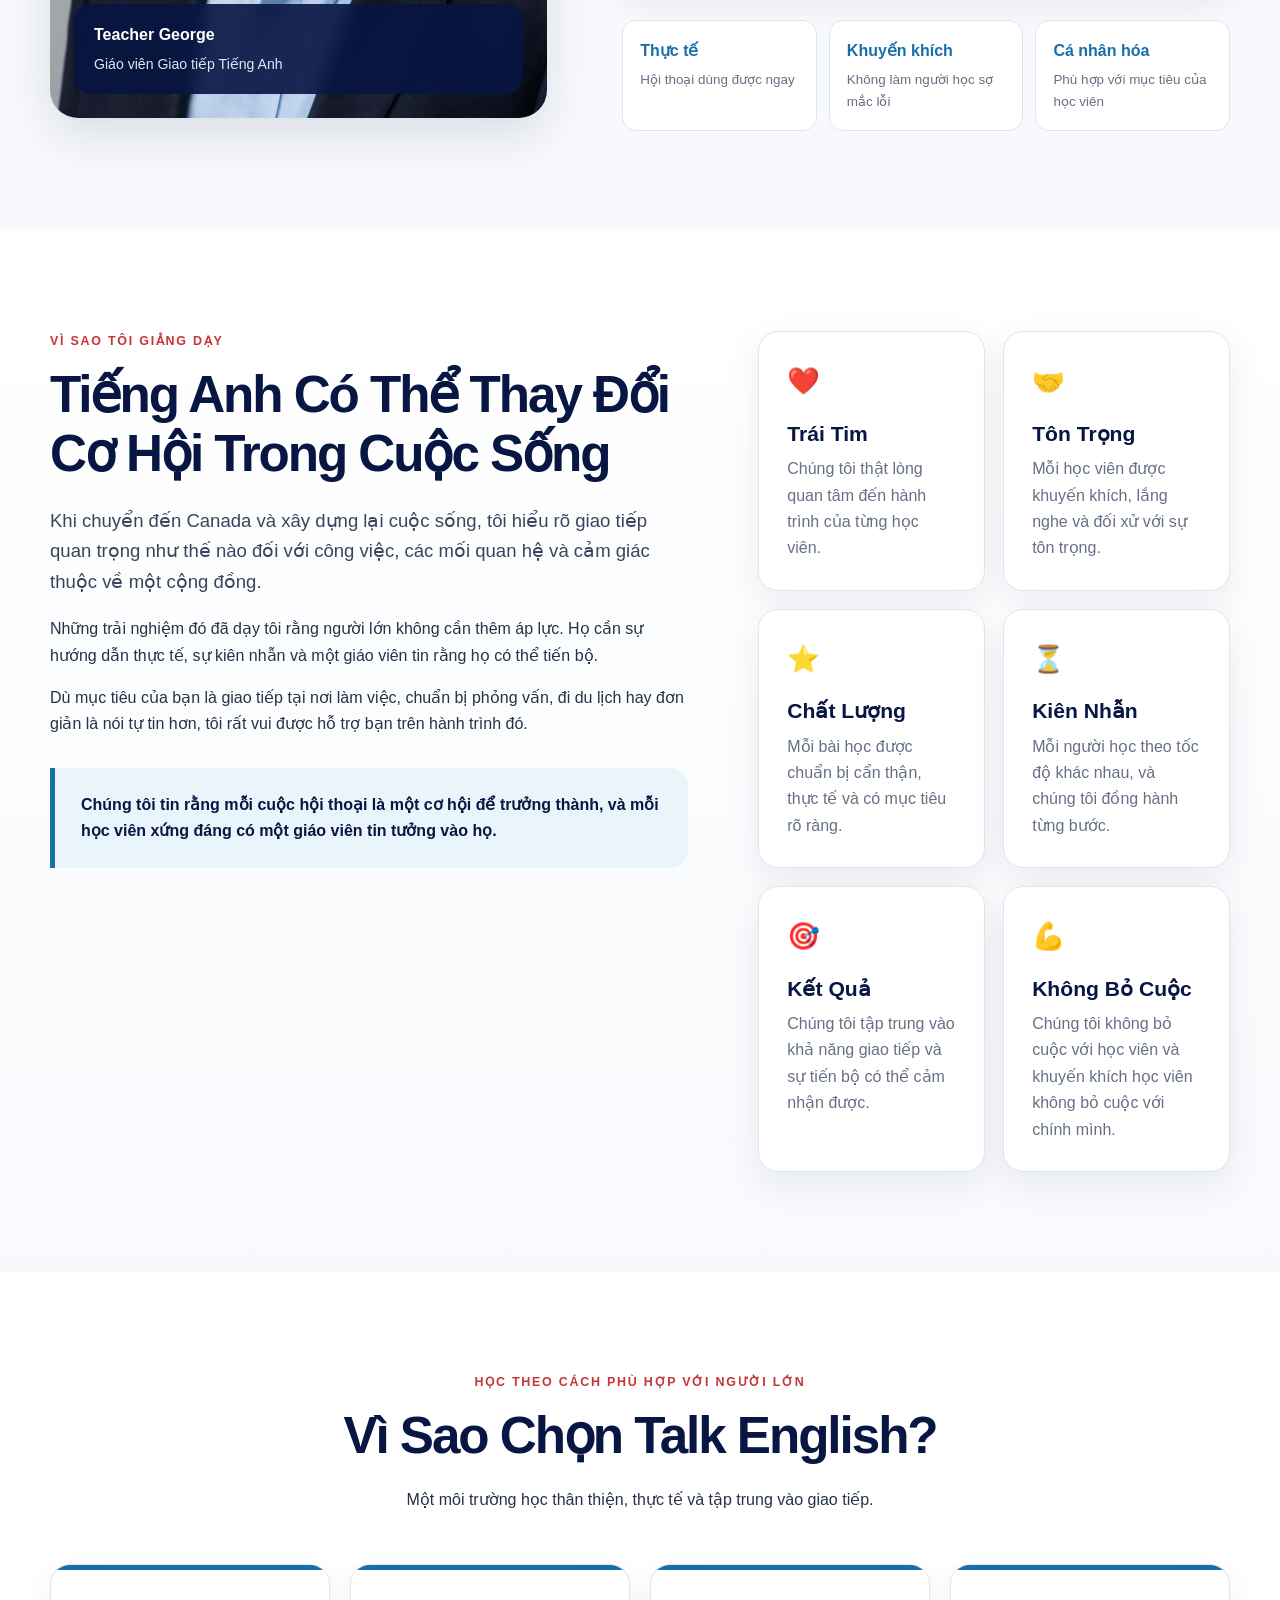
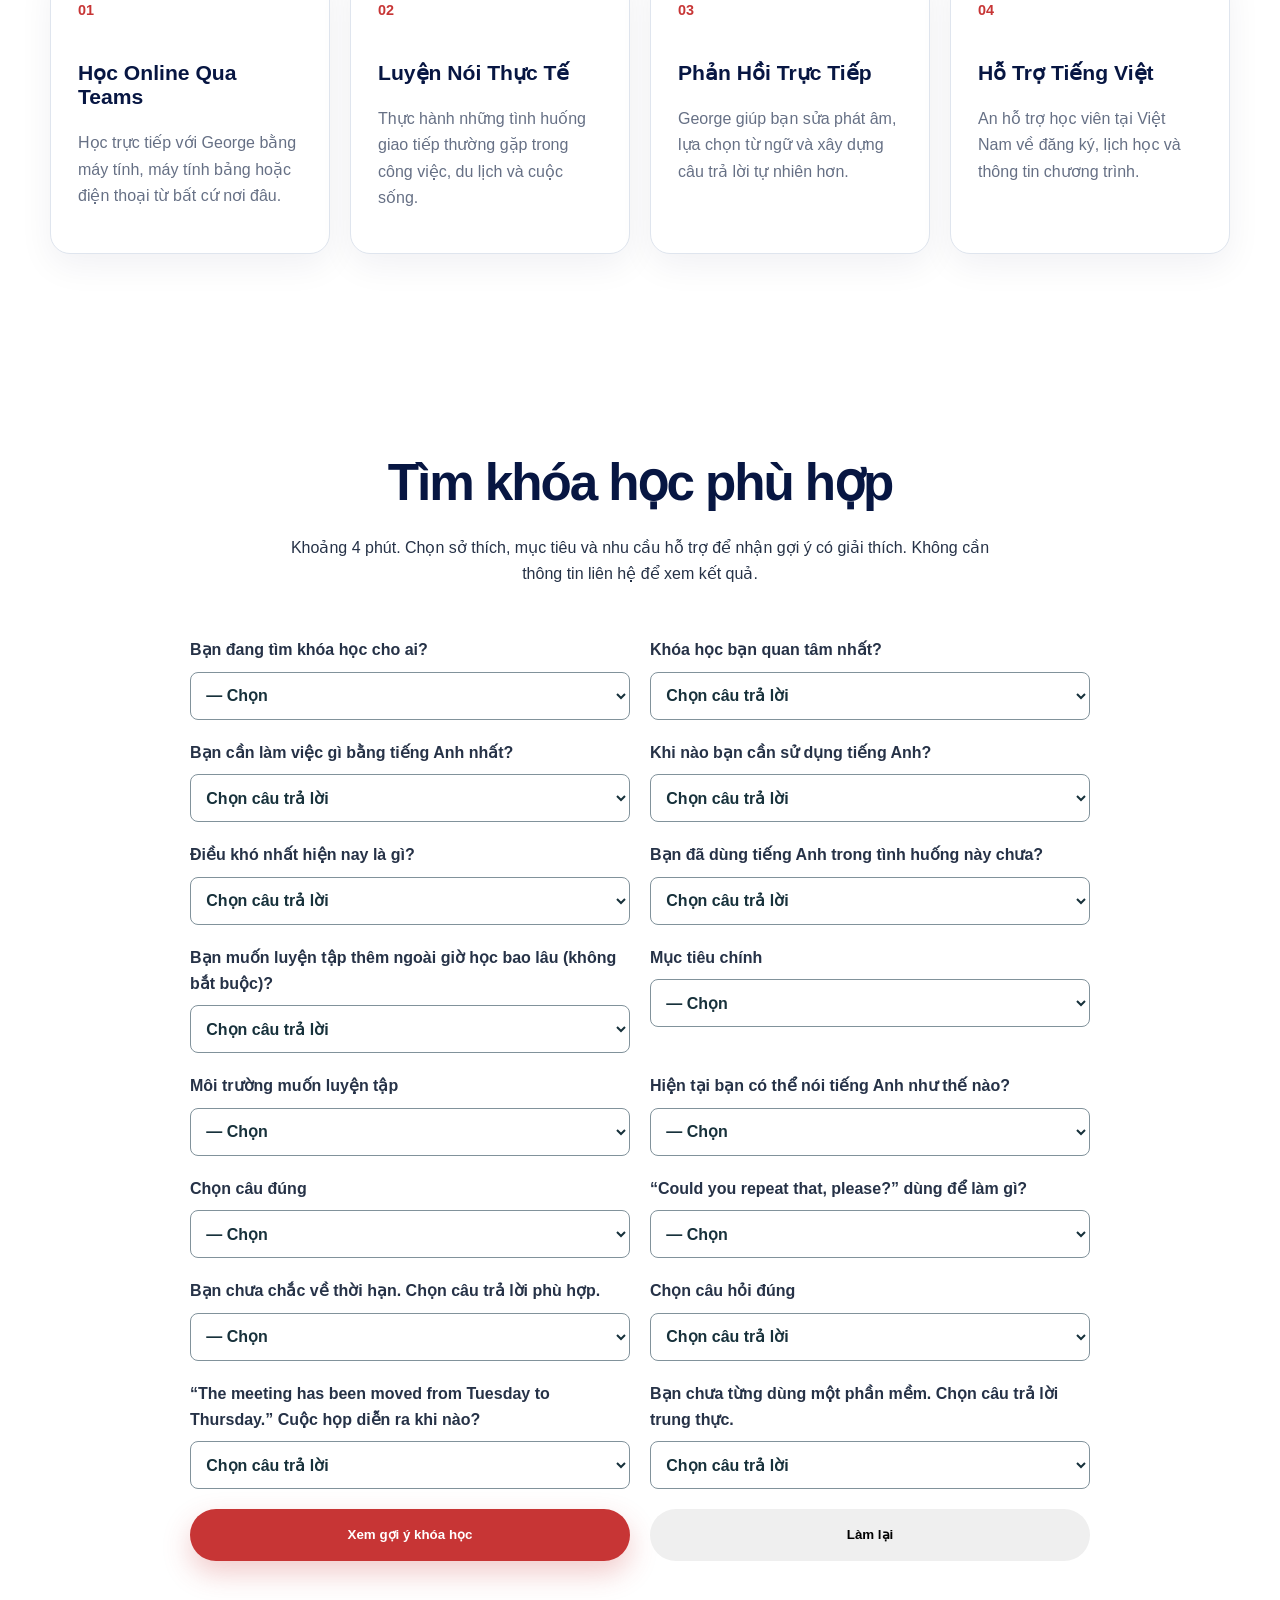
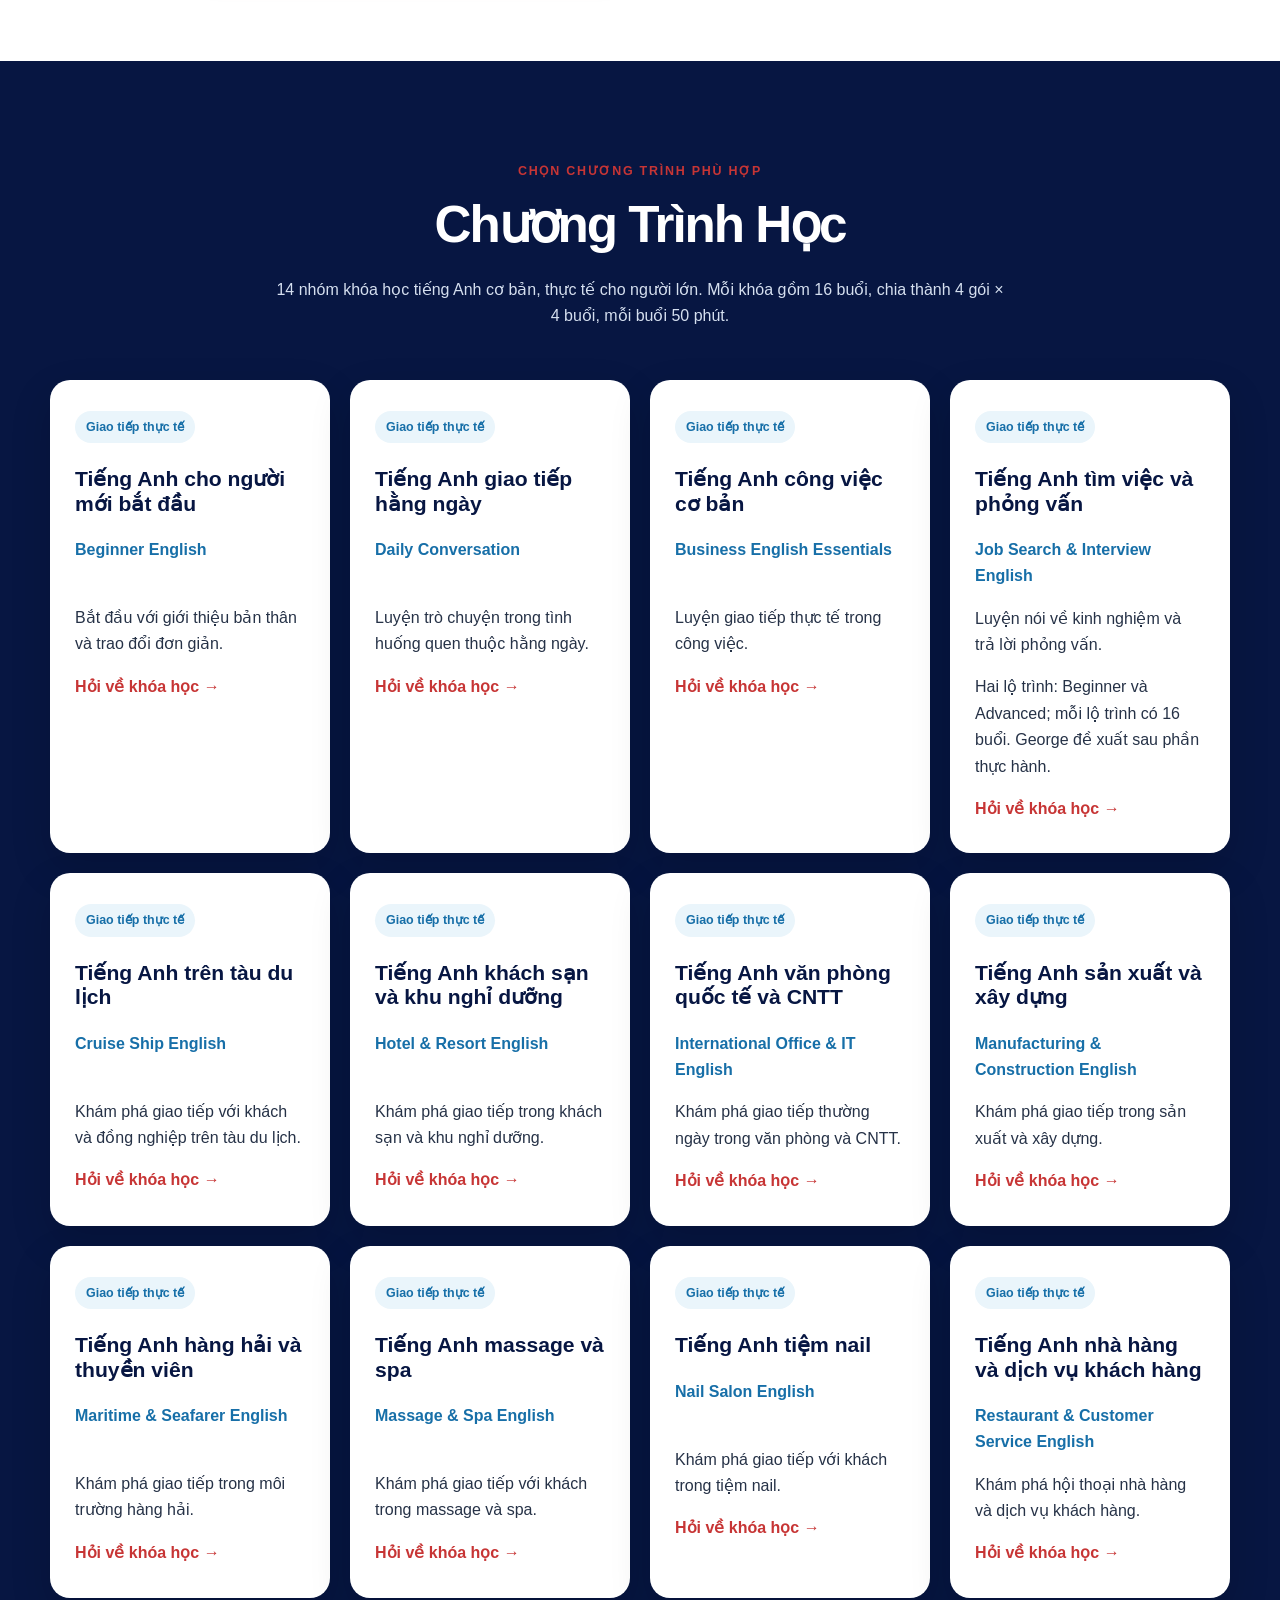
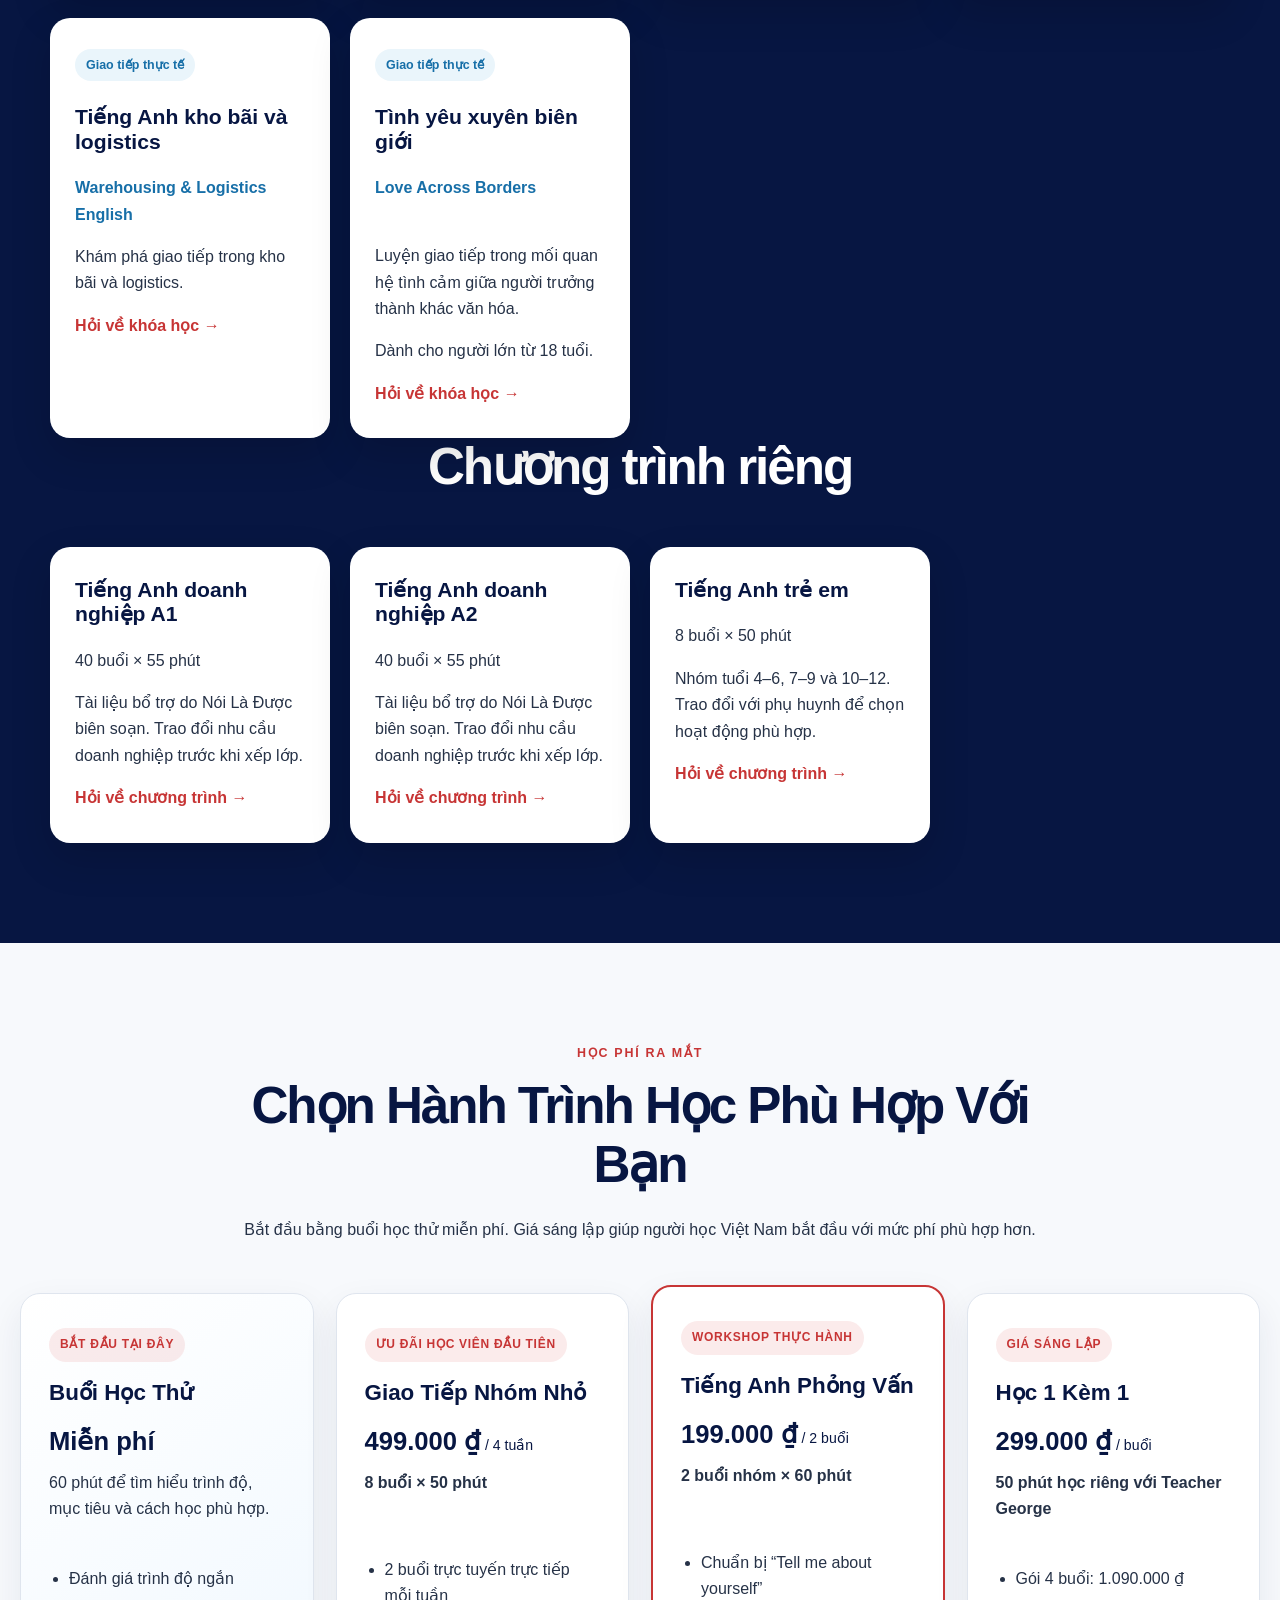
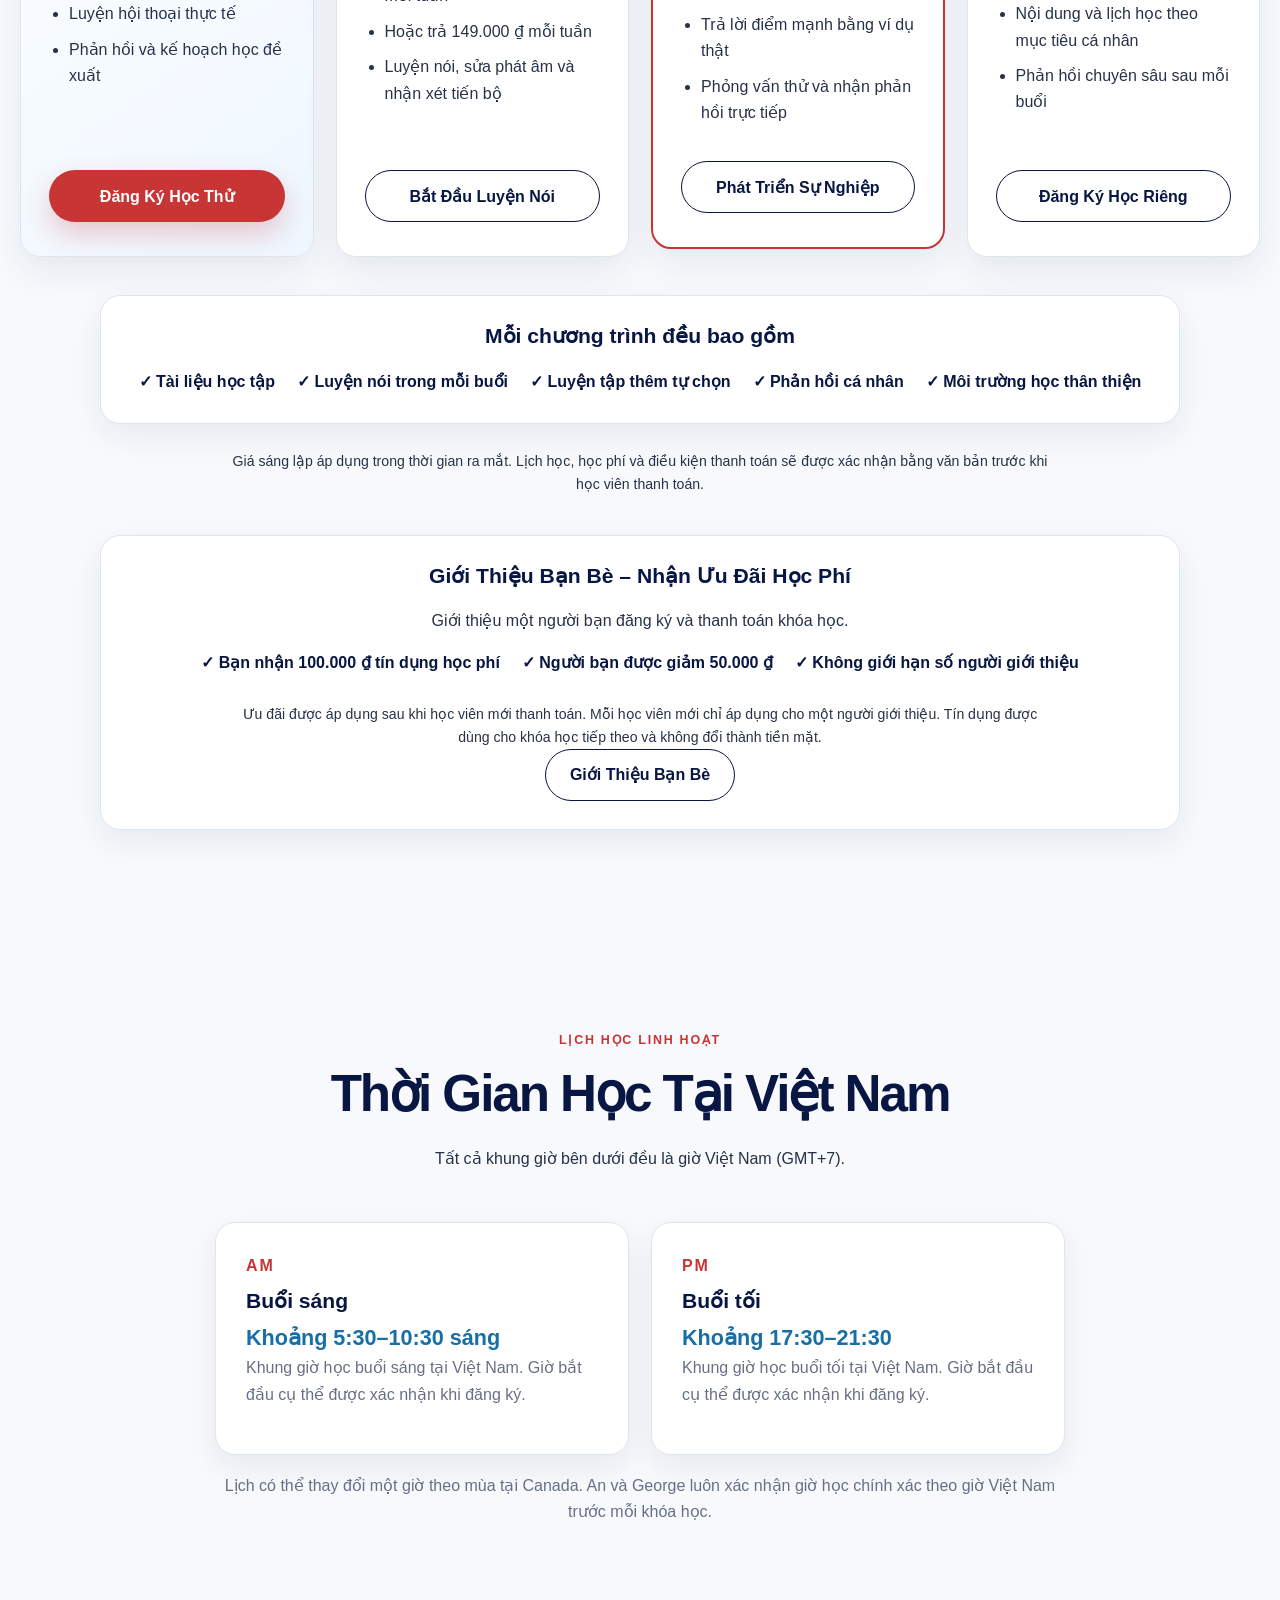
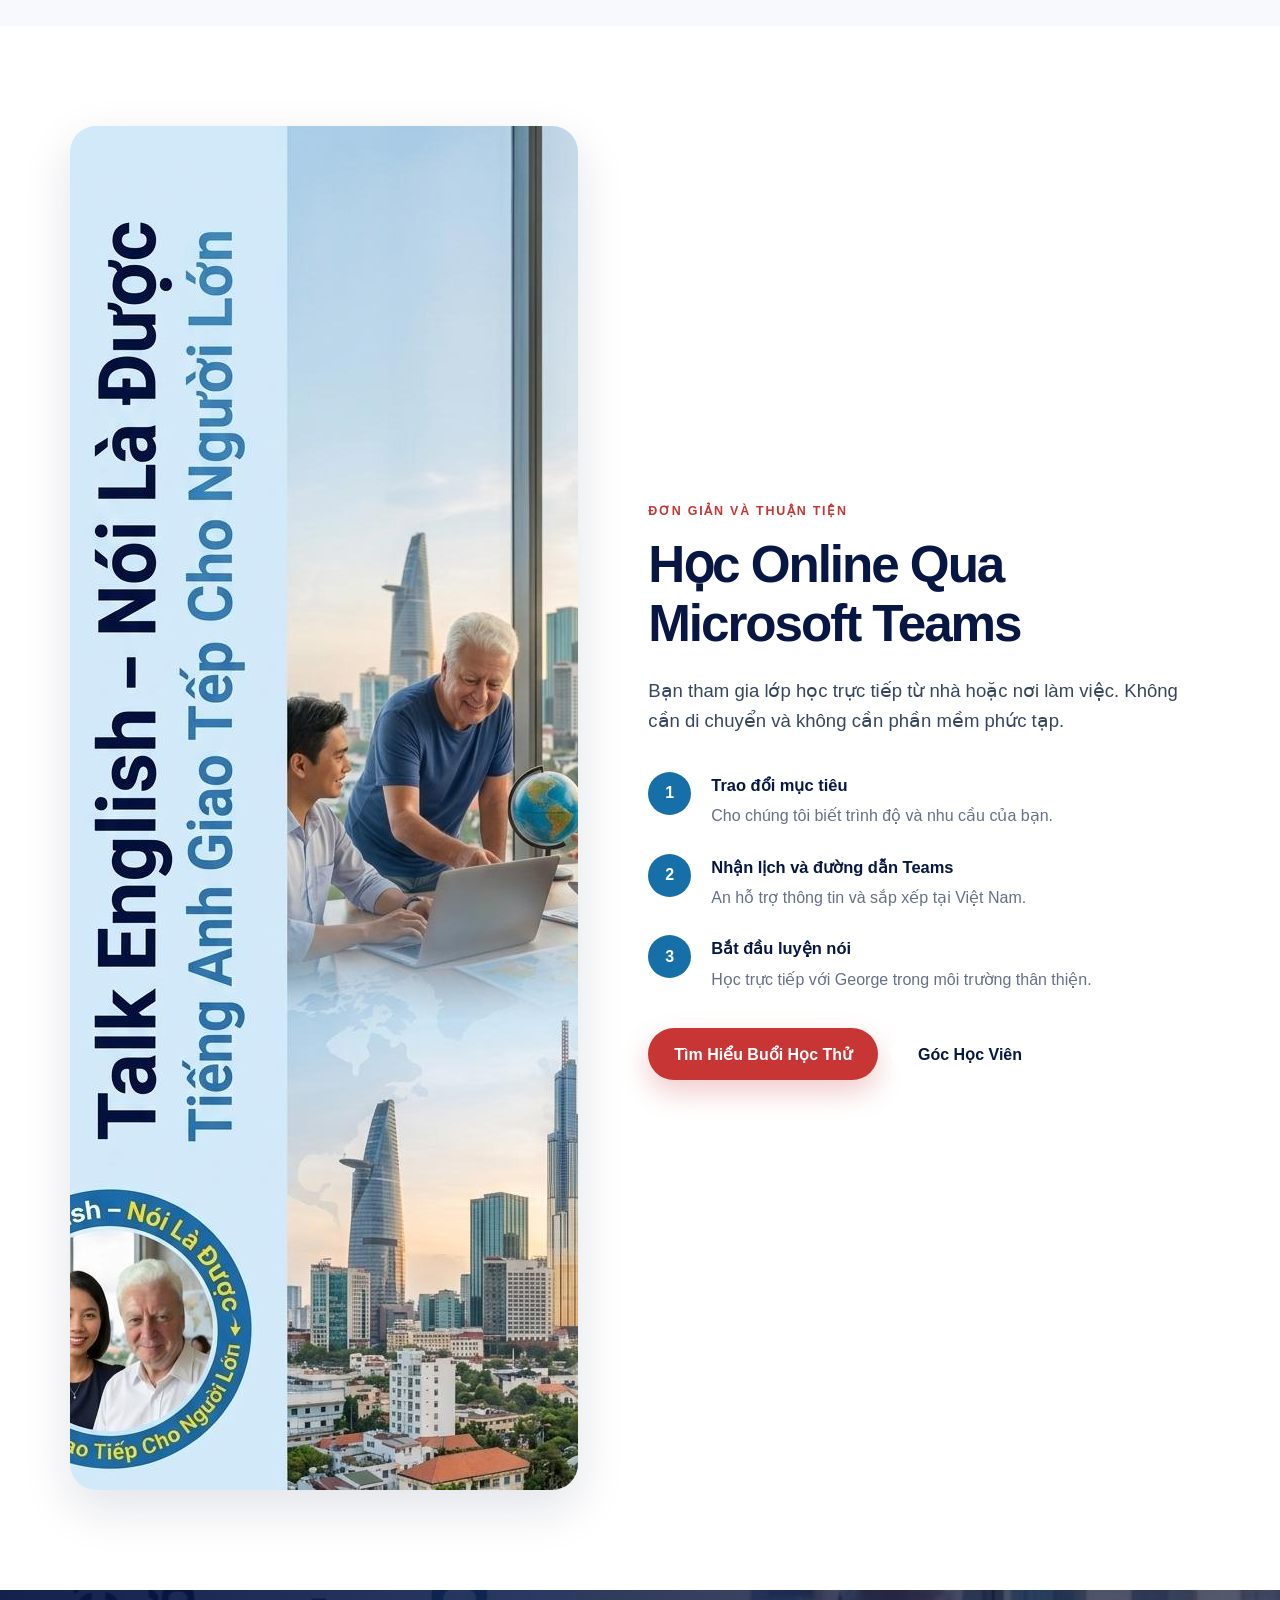
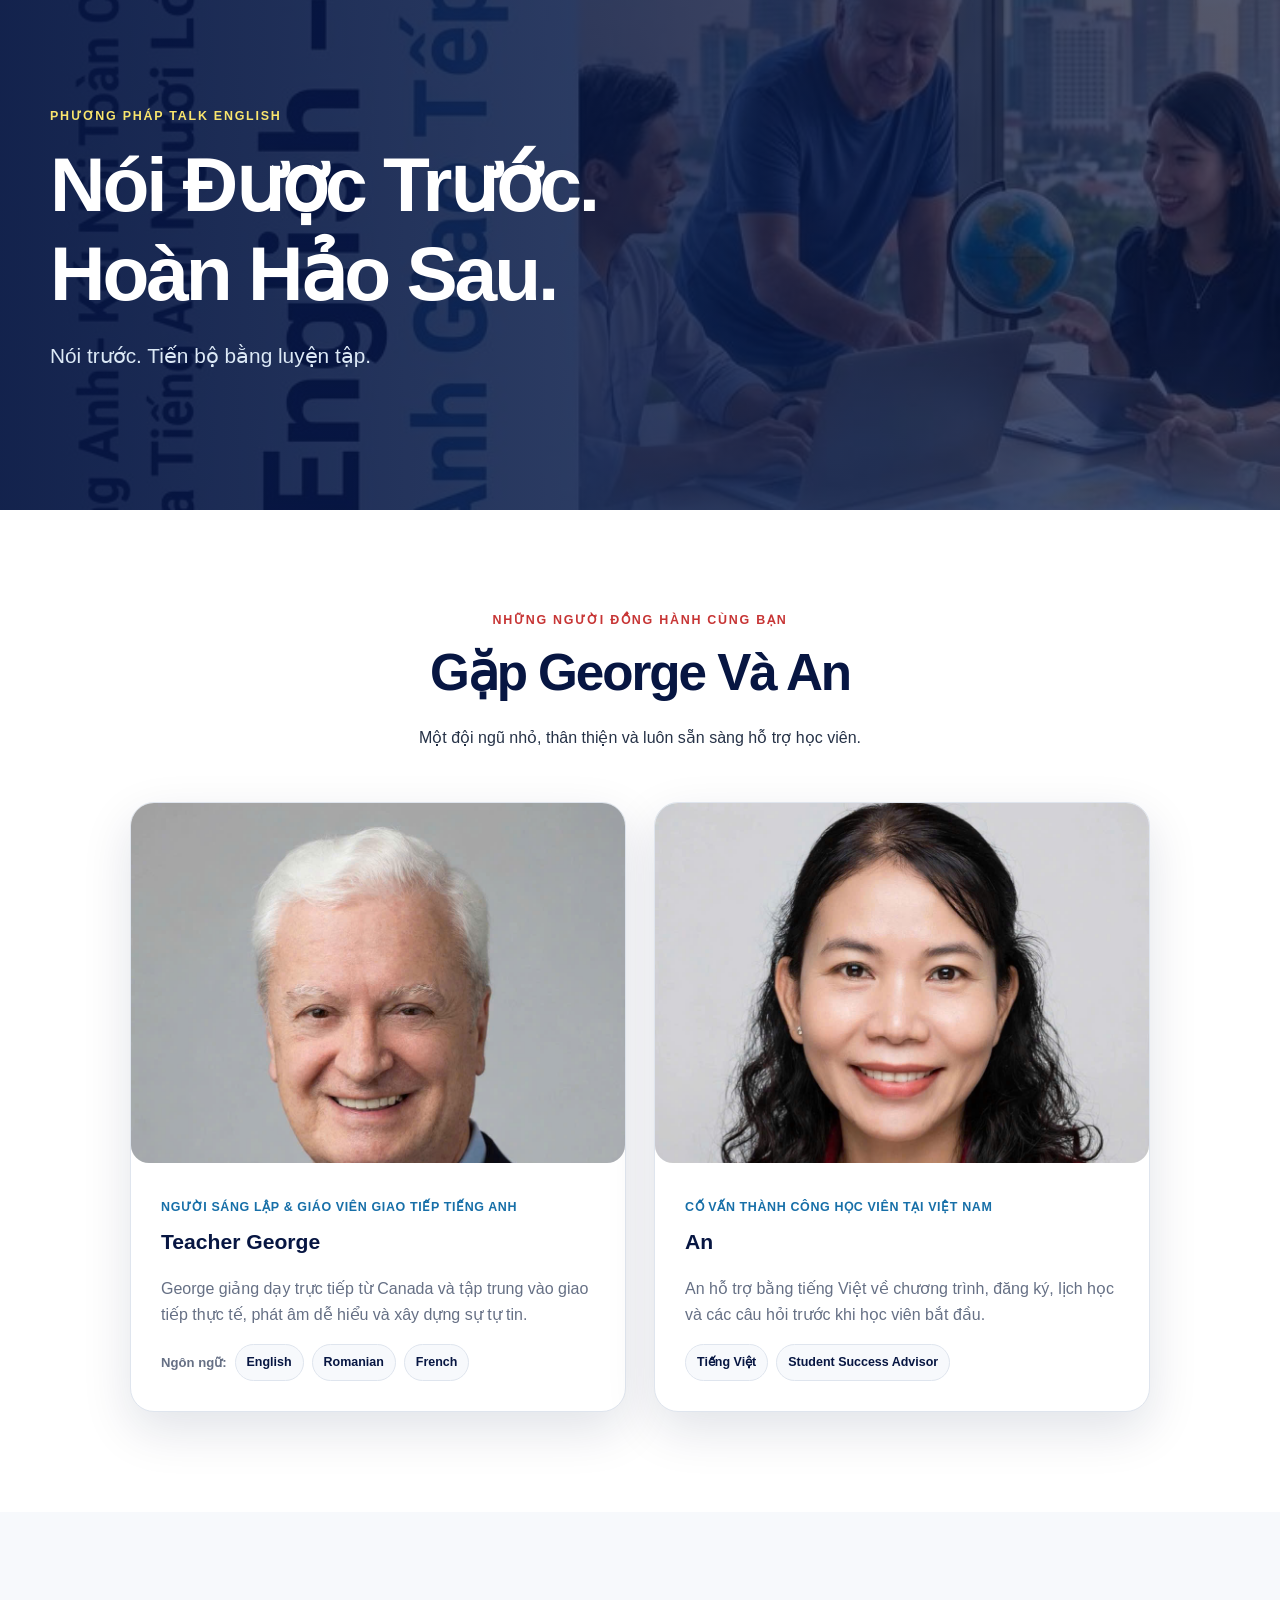
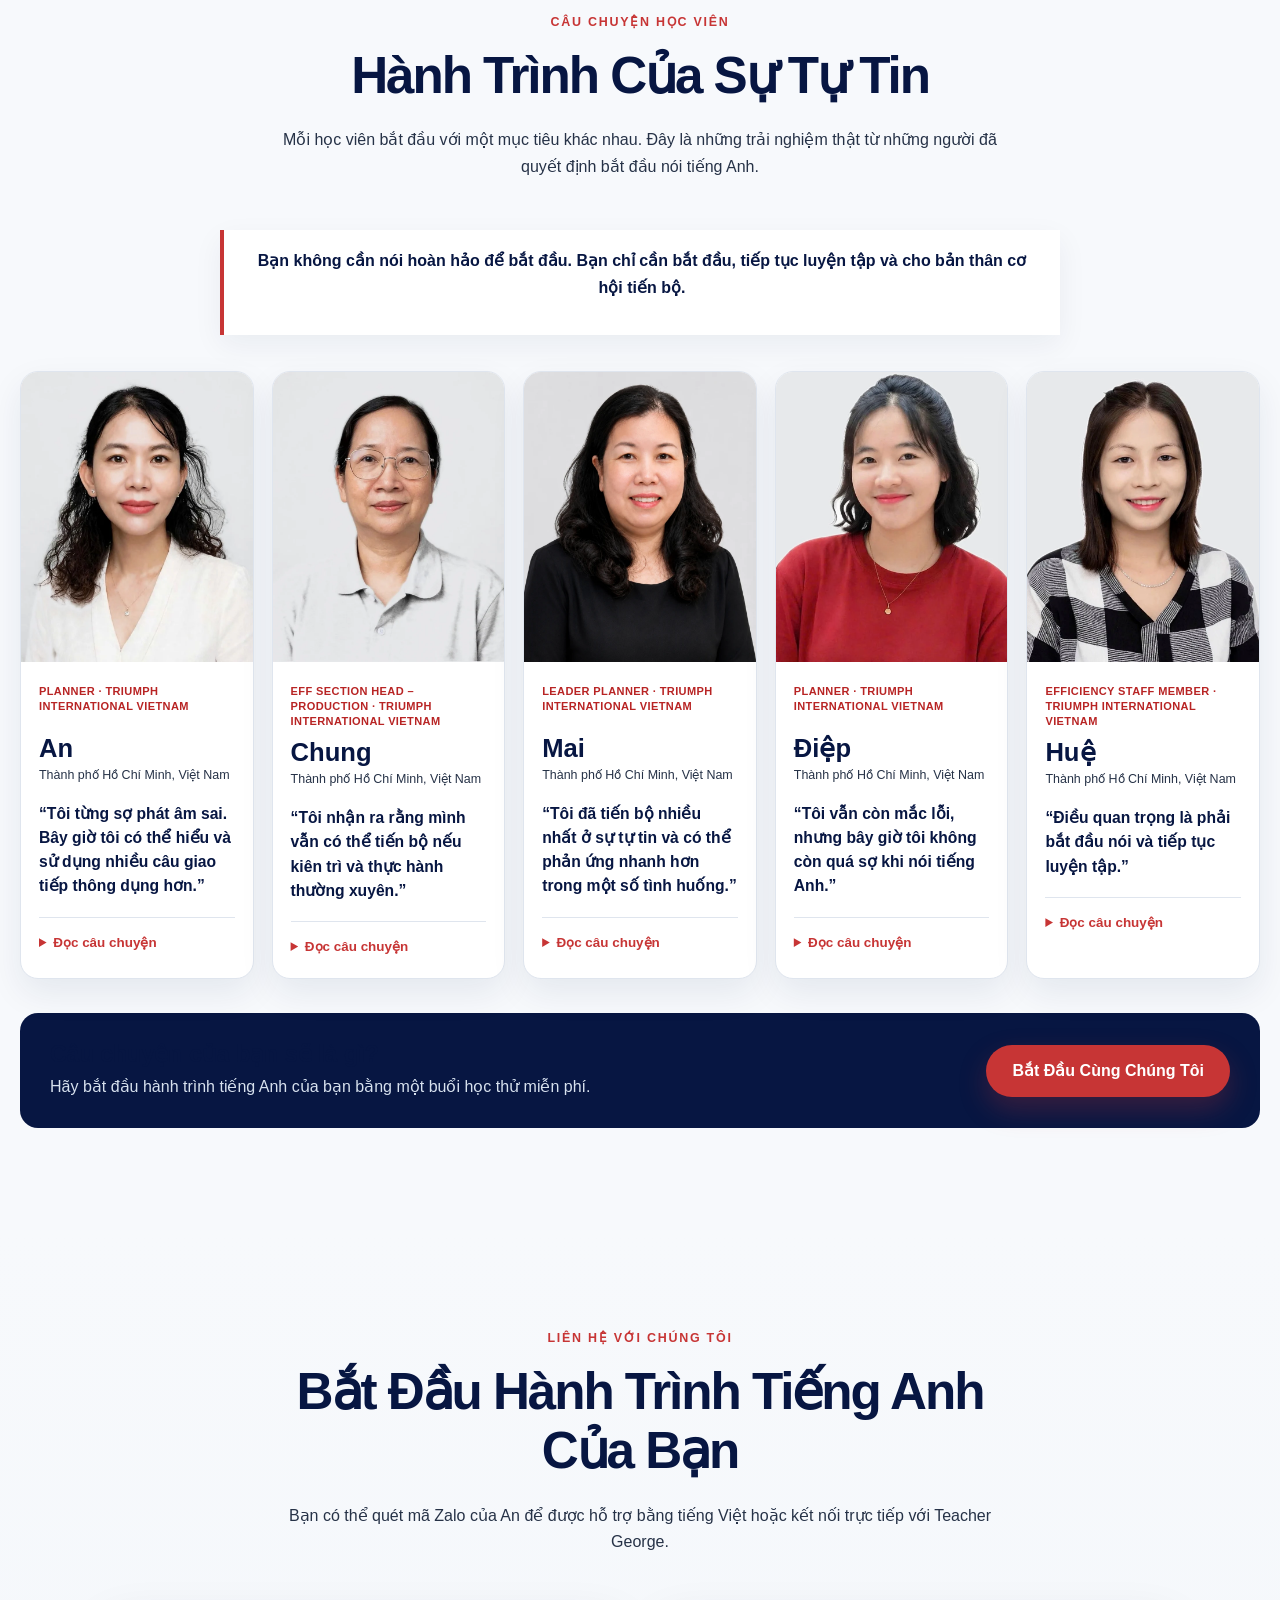
==== commit 3dd86559: "Promote Vietnam free assessment and clarify registration notifications" ====
--- a/index.html
+++ b/index.html
@@ -92,6 +92,15 @@
 </div>
 </div>
 </section>
+<section aria-labelledby="free-assessment-heading" class="section free-assessment-promo" id="free-assessment">
+<div class="free-assessment-inner">
+<div><p class="section-label" data-i18n="promo_label">Tư vấn và đánh giá ban đầu miễn phí</p>
+<h2 id="free-assessment-heading" data-i18n="promo_title">Bắt đầu nói tiếng Anh tự tin hơn</h2>
+<p class="lead" data-i18n="promo_intro">Bạn chưa biết nên bắt đầu từ đâu? Làm bài tự đánh giá ngắn, sau đó trao đổi cùng Teacher George để chọn khóa học phù hợp với mục tiêu và nhu cầu của bạn.</p>
+<p data-i18n="promo_practical">Tiếng Anh cơ bản, thực tế cho cuộc sống và công việc. Kết quả tự đánh giá gợi ý điểm bắt đầu; George sẽ xác nhận trong buổi học thử qua Microsoft Teams.</p>
+<div class="hero-actions"><a class="button button-primary" href="#self-assessment" data-i18n="promo_find">Tìm khóa học phù hợp</a><a class="button button-secondary" href="#trial-form" data-i18n="promo_register">Đăng ký tư vấn miễn phí</a></div></div>
+<div class="free-assessment-details"><h3 data-i18n="promo_free">Miễn phí. Không bắt buộc đăng ký khóa học.</h3><ul><li data-i18n="promo_step_1">Chọn mục tiêu và làm bài tự đánh giá.</li><li data-i18n="promo_step_2">Gửi yêu cầu và thời gian phù hợp theo giờ Việt Nam.</li><li data-i18n="promo_step_3">Nhận lịch xác nhận để trao đổi trực tiếp với George.</li></ul><p data-i18n="promo_an">An — Student Success Advisor in Vietnam — hỗ trợ bằng tiếng Việt về đăng ký và thông tin lớp học.</p><p class="form-note" data-i18n="promo_terms">Học phí, lịch học và điều kiện đăng ký được xác nhận trước khi thanh toán. Yêu cầu tư vấn không tạo tài khoản hay giữ chỗ trong khóa học.</p></div>
+</div></section>
 <section aria-labelledby="portal-login-title" class="section portal-login-section" id="portal-login">
 <div class="portal-login-heading"><p class="section-label" data-i18n="portal_label">Cổng học tập riêng</p><h2 id="portal-login-title" data-i18n="portal_title">Đăng nhập Nói Là Được</h2><p data-i18n="portal_intro">Chọn lối vào của bạn để truy cập tài liệu, luyện tập tự chọn và quản lý học viên.</p></div>
 <div class="portal-login-grid">
@@ -102,7 +111,7 @@
 </article>
 <article class="portal-login-card">
 <h3 data-i18n="portal_advisor_title">An · Student Success Advisor in Vietnam</h3>
-<p data-i18n="portal_advisor_copy">Đăng ký học viên, quản lý lịch học và mật khẩu học viên.</p>
+<p data-i18n="portal_advisor_copy">Hỗ trợ đăng ký, lịch học và mật khẩu cho học viên Việt Nam được phân công.</p>
 <a class="button button-primary" data-i18n="portal_advisor_login" href="https://noiladuoc-students.pages.dev">Đăng nhập Cố vấn Học viên tại Việt Nam</a>
 </article>
 <article class="portal-login-card">
@@ -500,13 +509,14 @@
 <input name="_next" type="hidden" value="https://noiladuoc.com/?registration=success#trial-form">
 <input name="source_page" type="hidden" value="https://noiladuoc.com/">
 <input id="registration-language" name="website_language" type="hidden" value="Vietnamese">
+<input id="registration-autoresponse" name="_autoresponse" type="hidden" disabled>
 <label>
 <span data-i18n="form_name">Họ và tên</span>
-<input autocomplete="name" id="student-name" name="name" required="" type="text">
+<input autocomplete="name" id="student-name" name="name" required="" maxlength="120" type="text">
 </label>
 <label>
 <span data-i18n="form_zalo">Số điện thoại / Zalo</span>
-<input autocomplete="tel" id="student-zalo" inputmode="tel" name="phone_zalo" required="" type="tel">
+<input autocomplete="tel" id="student-zalo" maxlength="40" inputmode="tel" name="phone_zalo" required="" type="tel">
 </label>
 <label>
 <span data-i18n="form_email_optional">Email (không bắt buộc)</span>
@@ -539,7 +549,7 @@
 </select>
 </label>
 <label>
-<span data-i18n="form_time">Thời gian học phù hợp</span>
+<span data-i18n="form_time">Thời gian học phù hợp · giờ Việt Nam (UTC+7)</span>
 <select id="student-time" name="preferred_time" required="">
 <option data-i18n="form_choose" value="">Vui lòng chọn</option>
 <option data-i18n="time_morning" value="Morning">Buổi sáng</option>
@@ -551,17 +561,20 @@
 </label>
 <label class="form-full">
 <span data-i18n="form_message">Tin nhắn</span>
-<textarea data-i18n-placeholder="form_message_placeholder" id="student-message" name="message" placeholder="Bạn có thể cho chúng tôi biết thêm về mục tiêu hoặc câu hỏi của bạn." rows="5"></textarea>
+<textarea data-i18n-placeholder="form_message_placeholder" id="student-message" maxlength="2000" name="message" placeholder="Bạn có thể cho chúng tôi biết thêm về mục tiêu hoặc câu hỏi của bạn." rows="5"></textarea>
 </label>
 <label class="consent-row form-full">
 <input id="student-consent" name="consent" required="" type="checkbox" value="Agreed">
 <span data-i18n="form_consent">Tôi đồng ý để Talk English liên hệ với tôi về buổi học thử và chương trình học.</span>
 </label>
+<details class="registration-review form-full" id="registration-review"><summary data-i18n="form_review">Xem lại thông tin và gợi ý trước khi gửi</summary><pre id="registration-preview"></pre></details>
 <div class="form-actions form-full">
 <button class="button button-primary" data-i18n="form_submit" id="registration-submit" type="submit">Gửi Đăng Ký Trực Tiếp</button>
 <button class="button button-secondary" data-i18n="form_email_both" id="registration-email" type="button">Gửi Bằng Ứng Dụng Email</button>
+<button class="button button-secondary" data-i18n="form_copy" id="registration-copy" type="button">Sao chép nội dung</button>
 <a class="button button-secondary" data-i18n="form_zalo_option" href="#contact">Quét Zalo Của An</a>
 </div>
+<p class="form-note form-full" data-i18n="form_delivery_note">Có email: bạn có thể nhận thư xác nhận yêu cầu sau khi gửi trực tiếp. Không có email: An hoặc George liên hệ qua điện thoại/Zalo. Nút email mở thư nháp; bạn cần tự bấm Gửi.</p>
 <p aria-live="polite" class="form-status form-full" id="form-status" role="status"></p>
 <p class="form-note form-full" data-i18n="form_note">Đăng ký trực tiếp được gửi đến hello@noiladuoc.com. Bạn cũng có thể dùng ứng dụng email hoặc liên hệ An qua Zalo.</p>
 </form>
--- a/css/style.css
+++ b/css/style.css
@@ -2244,3 +2244,15 @@
 @media(max-width:640px){.assessment-form{grid-template-columns:1fr}.assessment-result{padding:1rem}}
 
 .assessment-form [hidden]{display:none!important}
+
+/* Vietnam free-assessment offer and readable registration preview. */
+.free-assessment-promo{background:var(--blue-light);border-bottom:1px solid var(--border)}
+.free-assessment-inner{max-width:var(--max-width);margin:auto;display:grid;grid-template-columns:minmax(0,1.3fr) minmax(0,1fr);gap:2rem;align-items:center}
+.free-assessment-promo h2{color:var(--navy);font-size:clamp(1.7rem,3vw,2.5rem);line-height:1.2;margin:.5rem 0 1rem}
+.free-assessment-details{background:var(--white);border:1px solid var(--border);border-radius:var(--radius);padding:1.5rem;min-width:0}
+.free-assessment-details h3{color:var(--navy);margin:0 0 1rem}.free-assessment-details ul{padding-left:1.25rem}.free-assessment-details li{margin:.6rem 0}
+.free-assessment-promo .hero-actions{flex-wrap:wrap}.free-assessment-promo .button{white-space:normal;text-align:center}
+.registration-review{min-width:0;border:1px solid var(--border);border-radius:12px;padding:1rem;background:var(--off-white)}
+.registration-review summary{cursor:pointer;color:var(--navy);font-weight:700}.registration-review pre{font:inherit;line-height:1.65;white-space:pre-wrap;overflow-wrap:anywhere;max-width:100%;margin:1rem 0 0}
+#free-assessment,#self-assessment,#trial-form{scroll-margin-top:110px}
+@media(max-width:780px){.free-assessment-inner{grid-template-columns:1fr;gap:1rem}.free-assessment-promo .button{width:100%}.free-assessment-details{padding:1.1rem}}
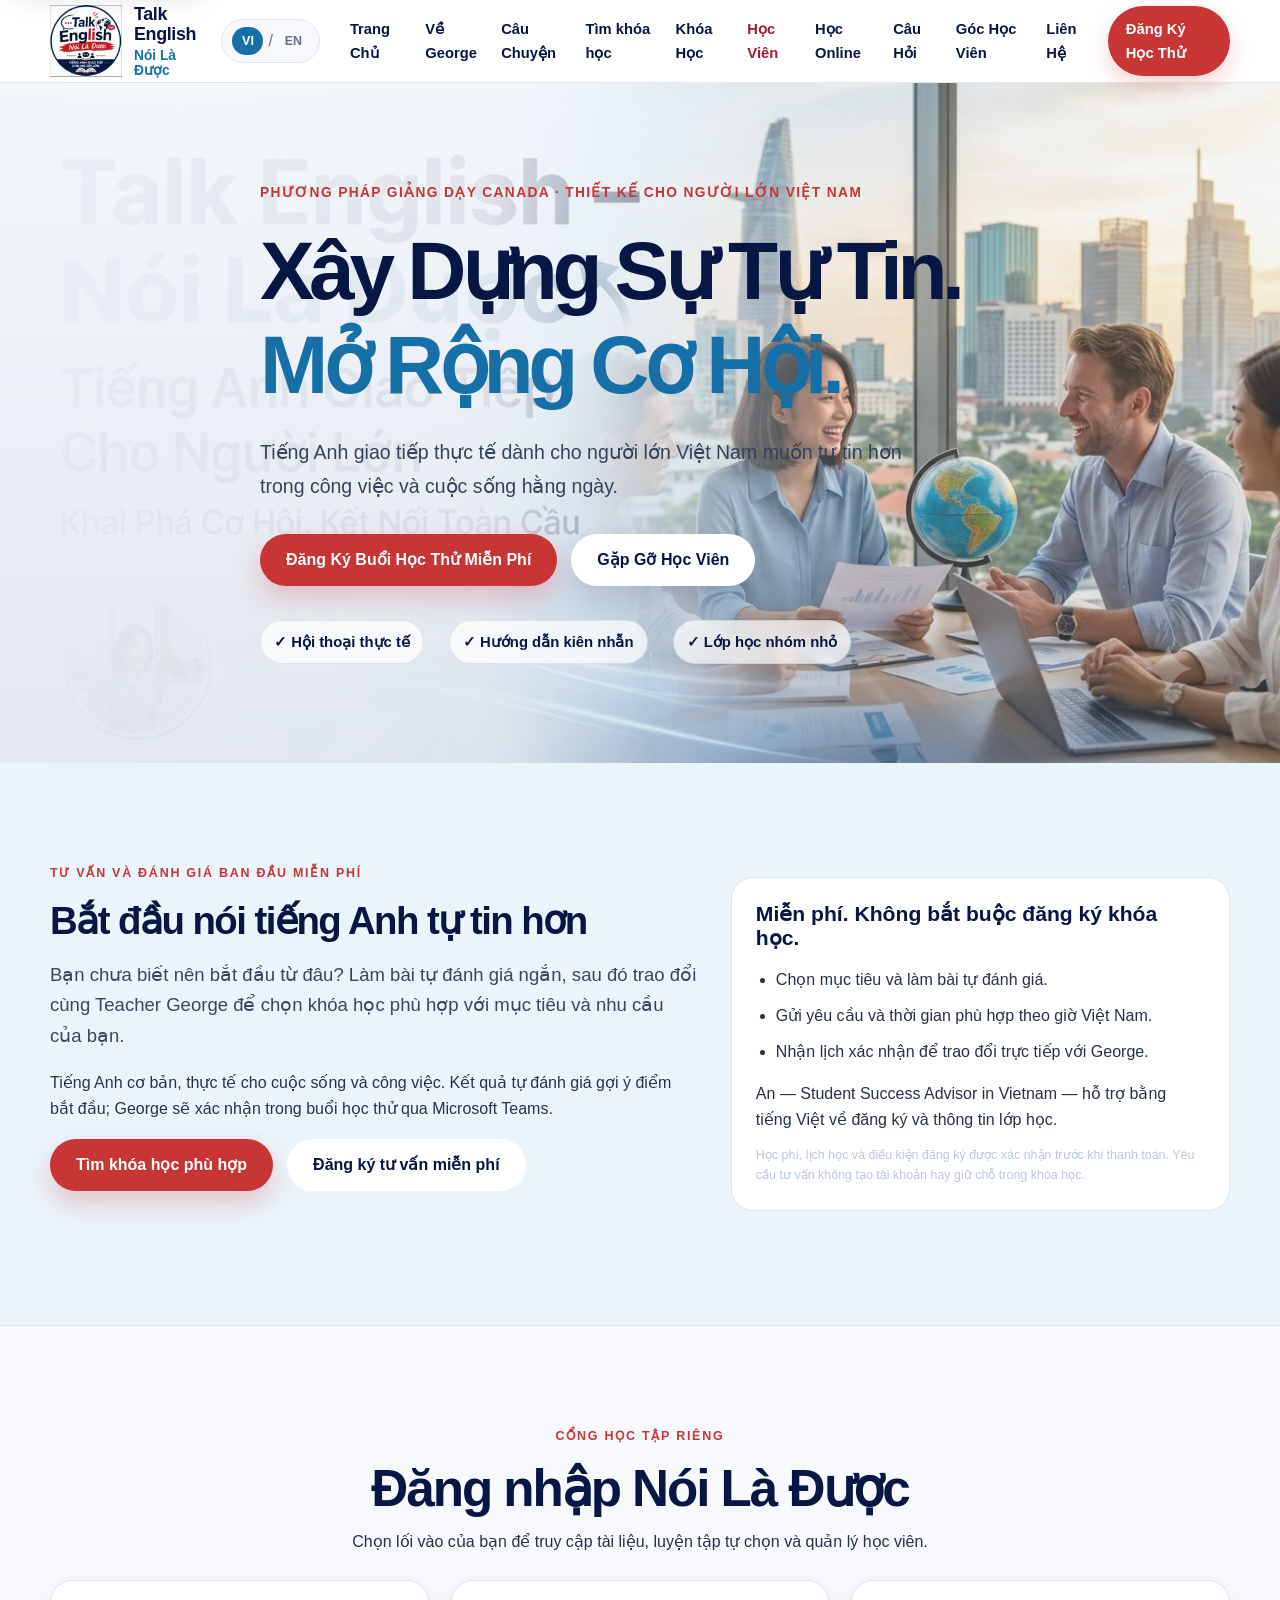
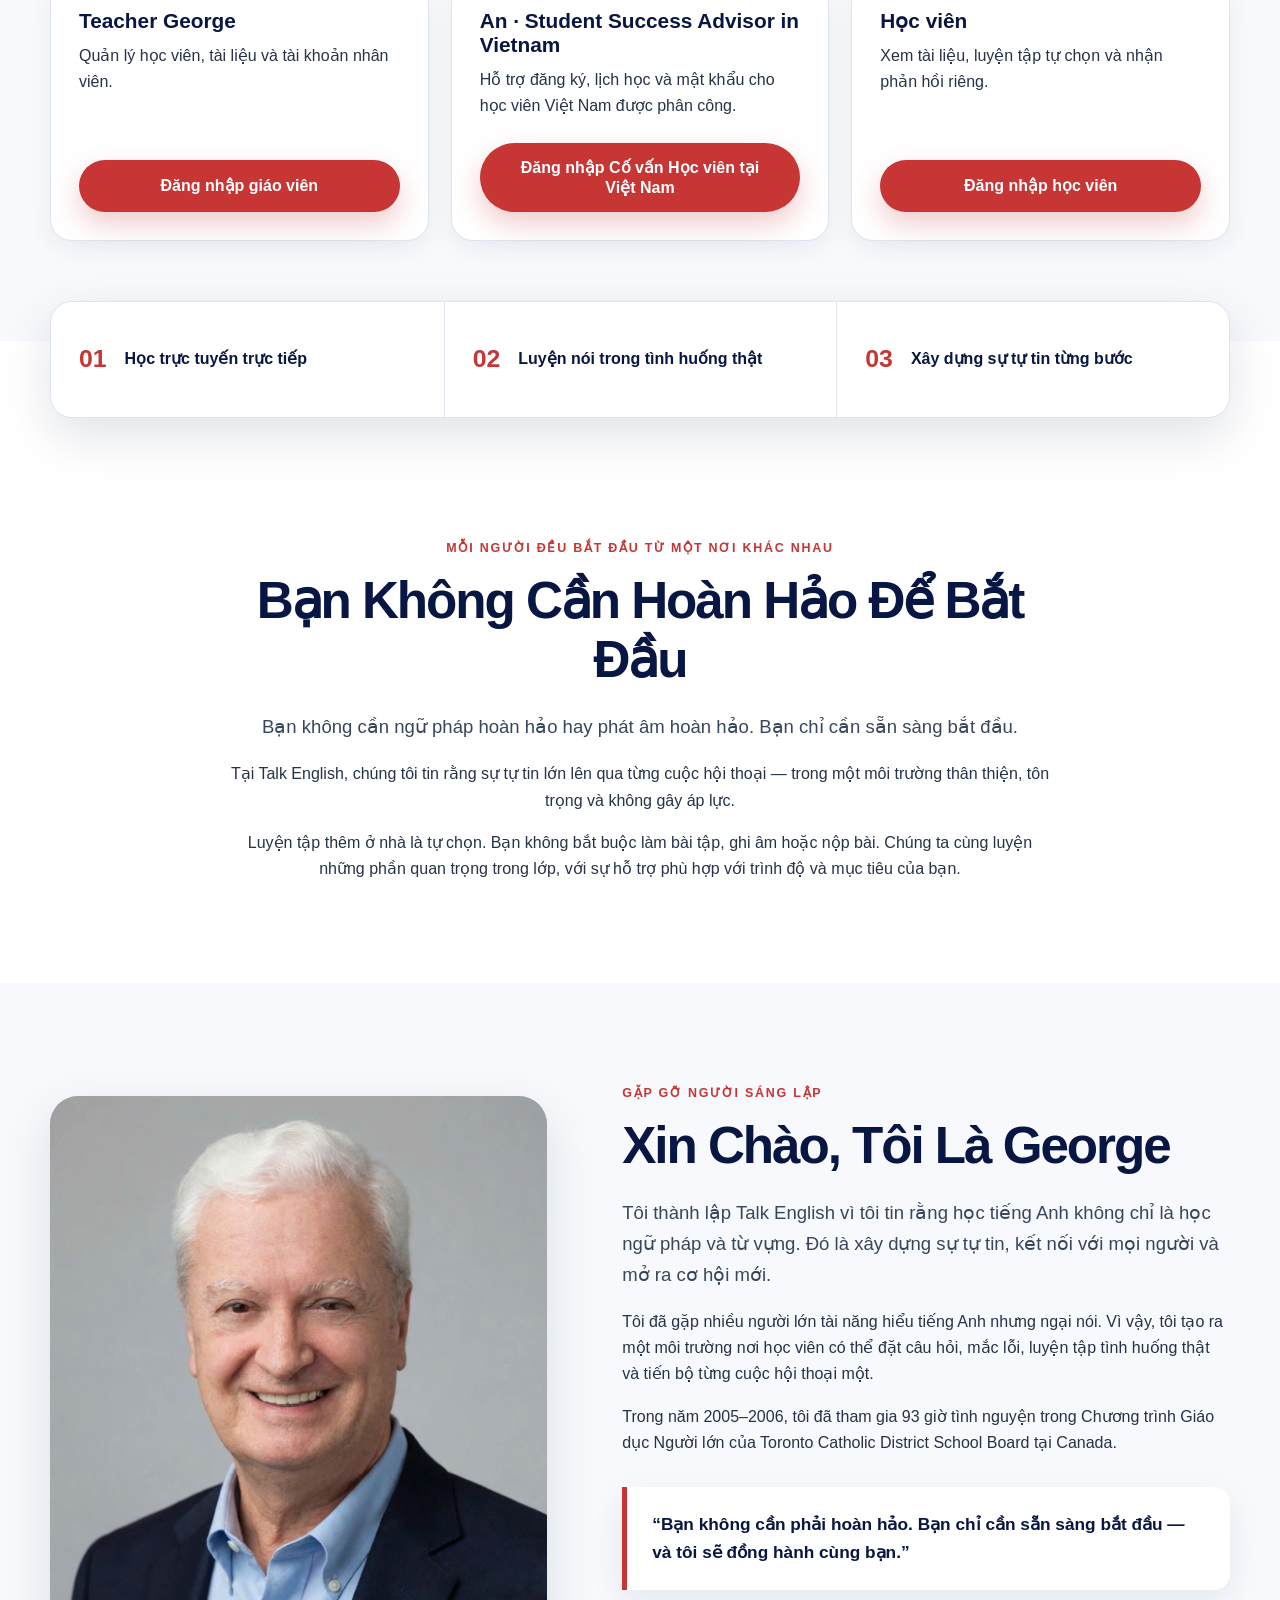
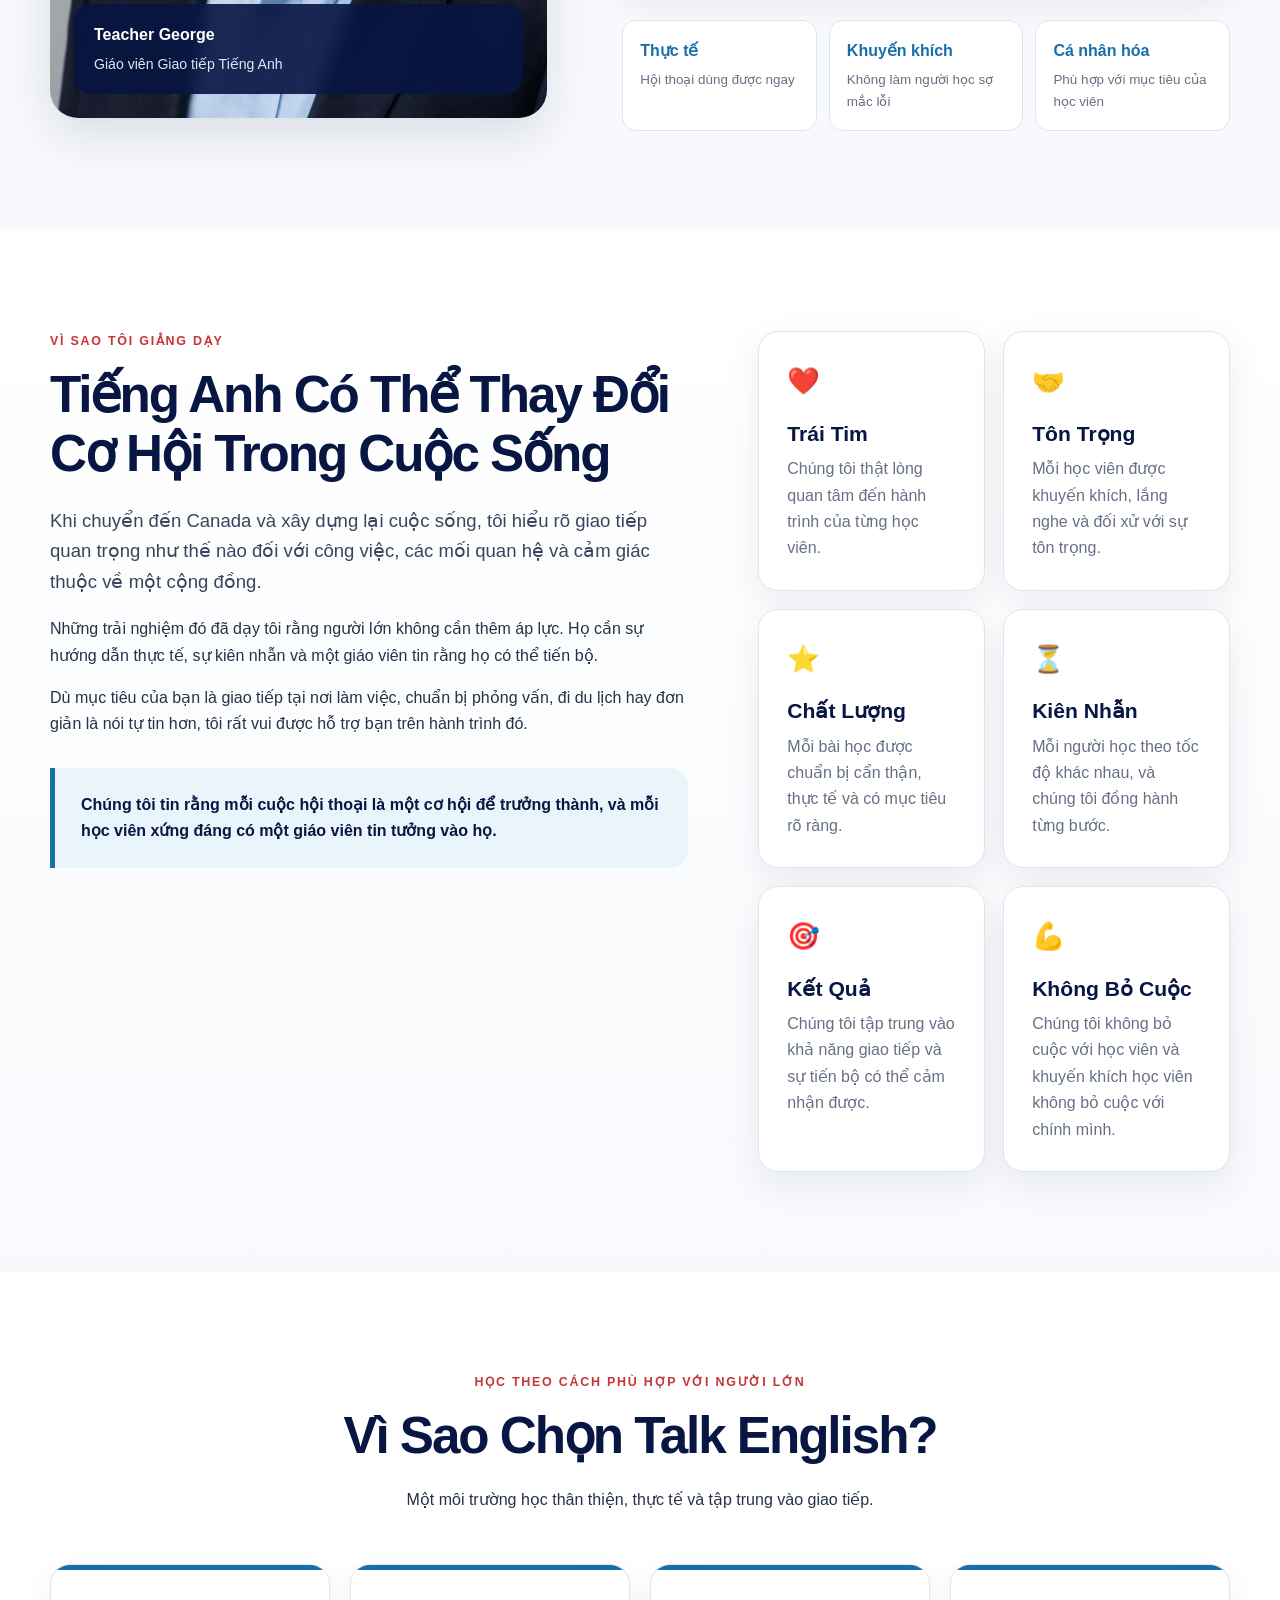
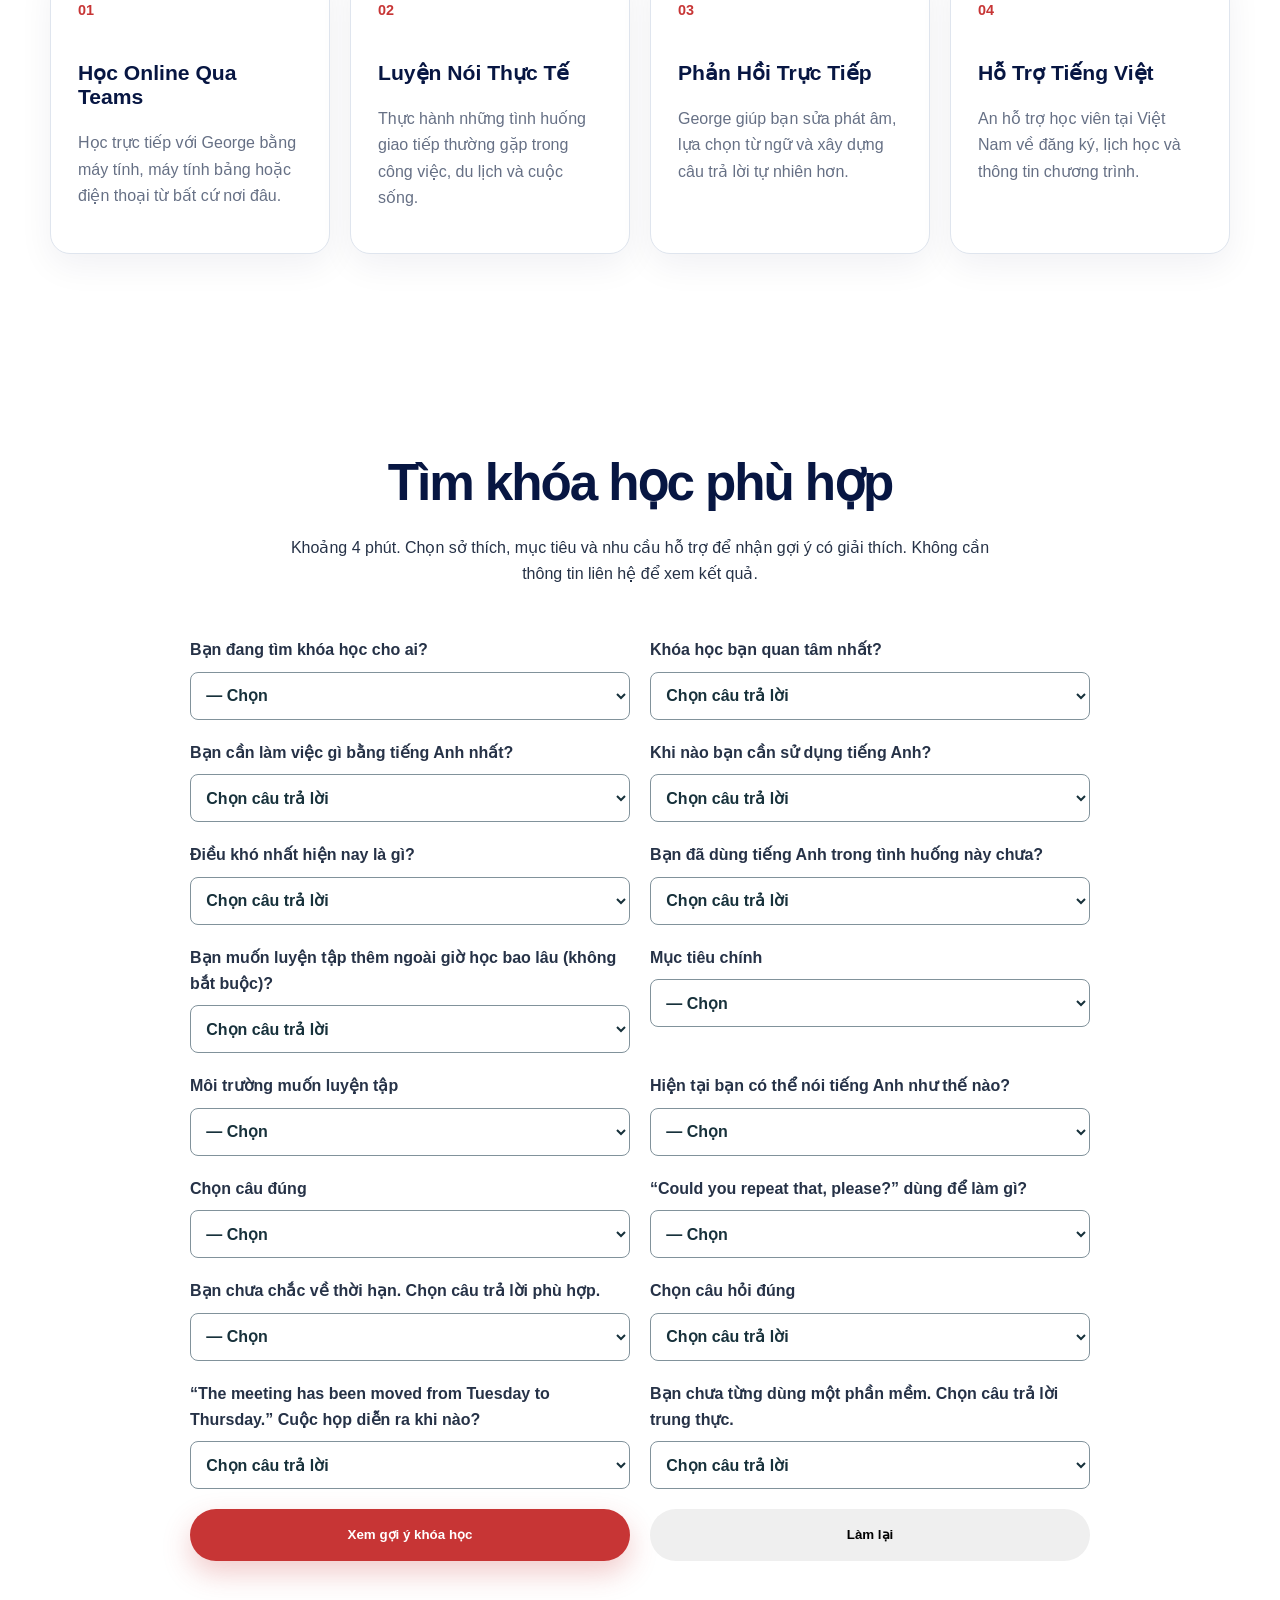
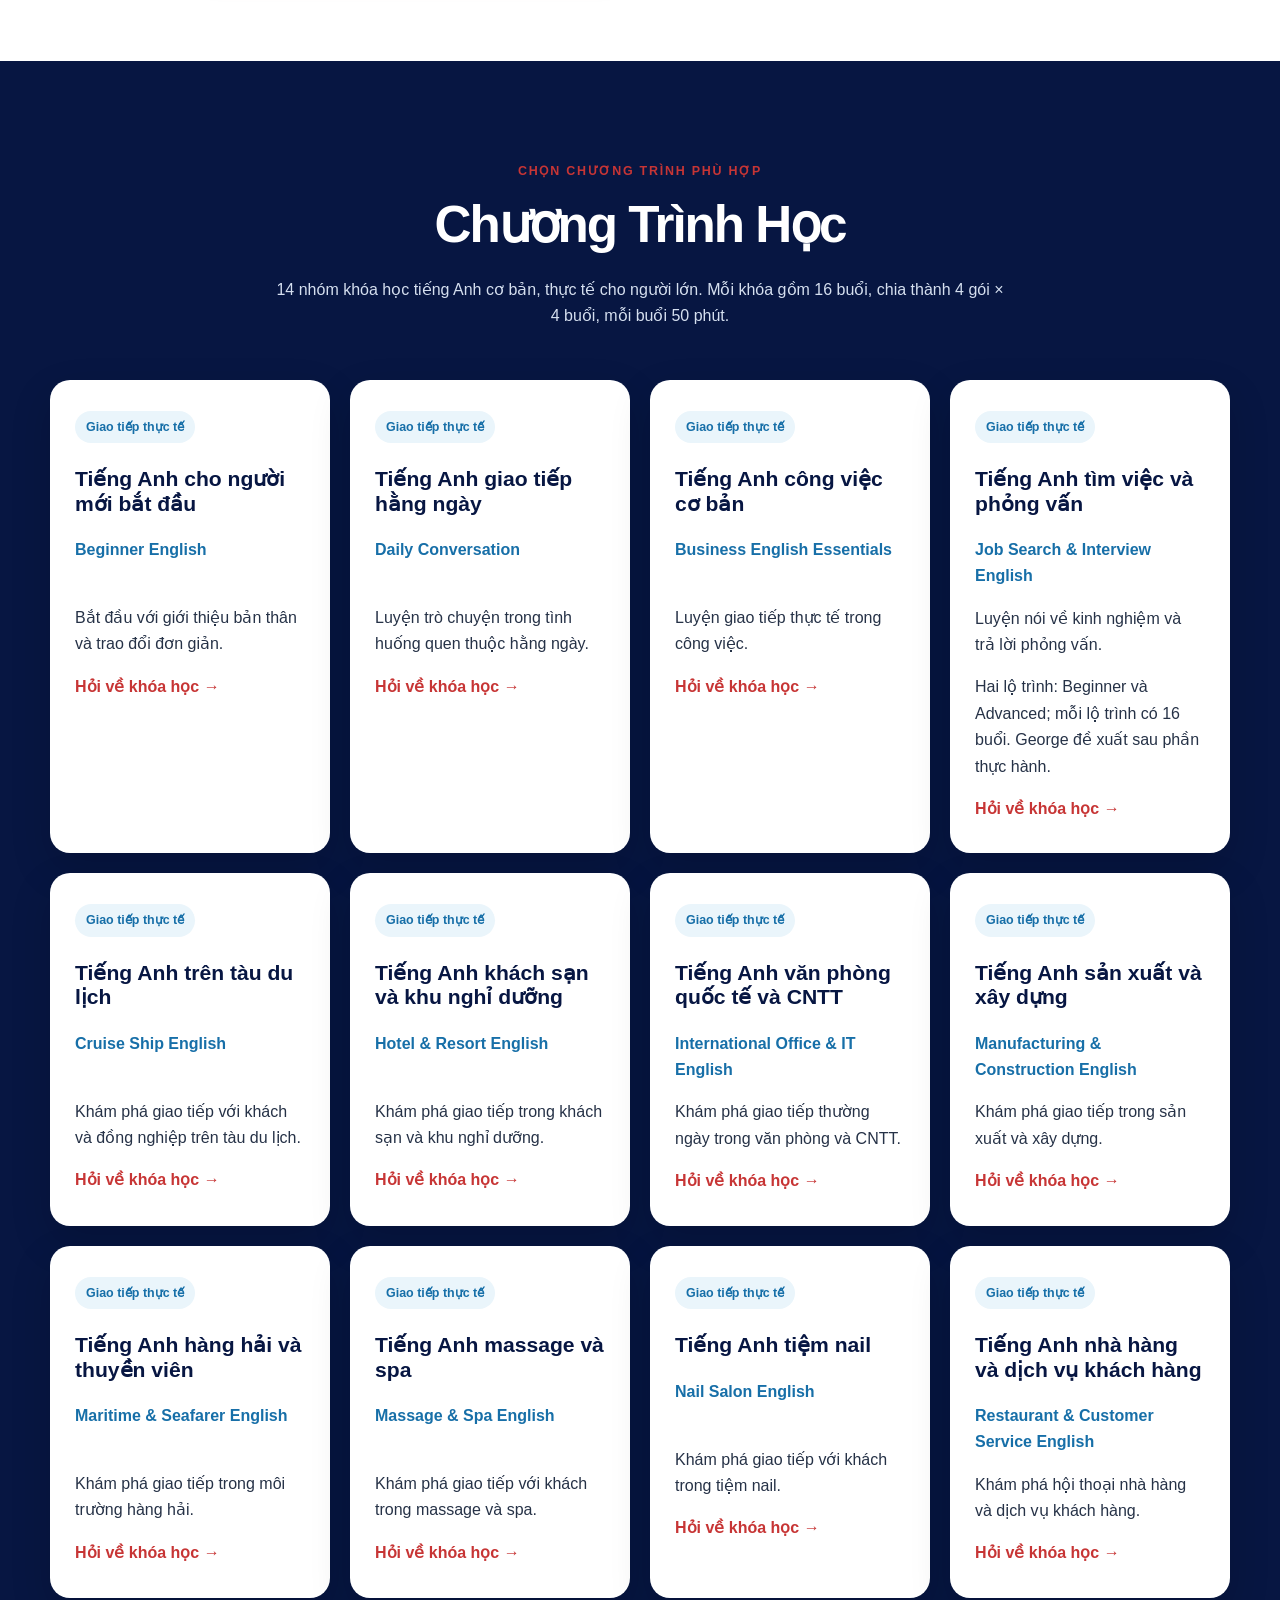
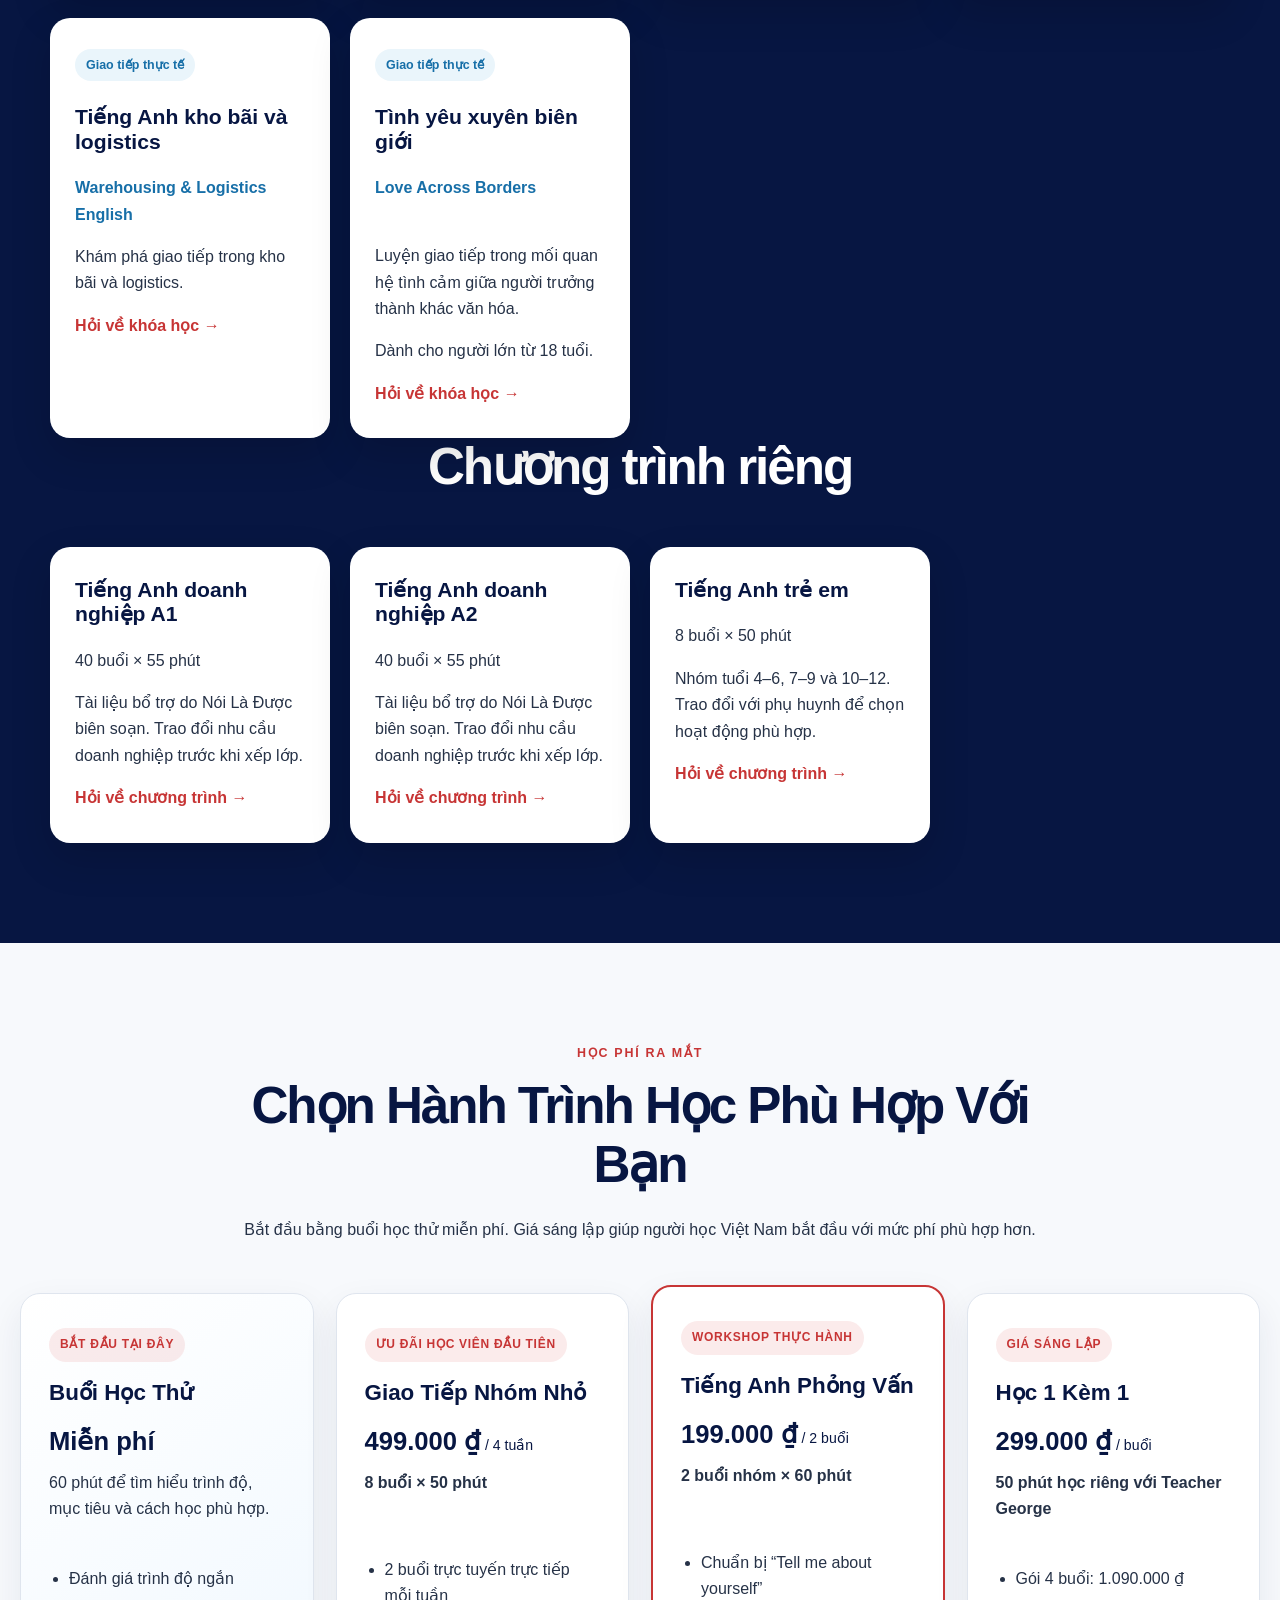
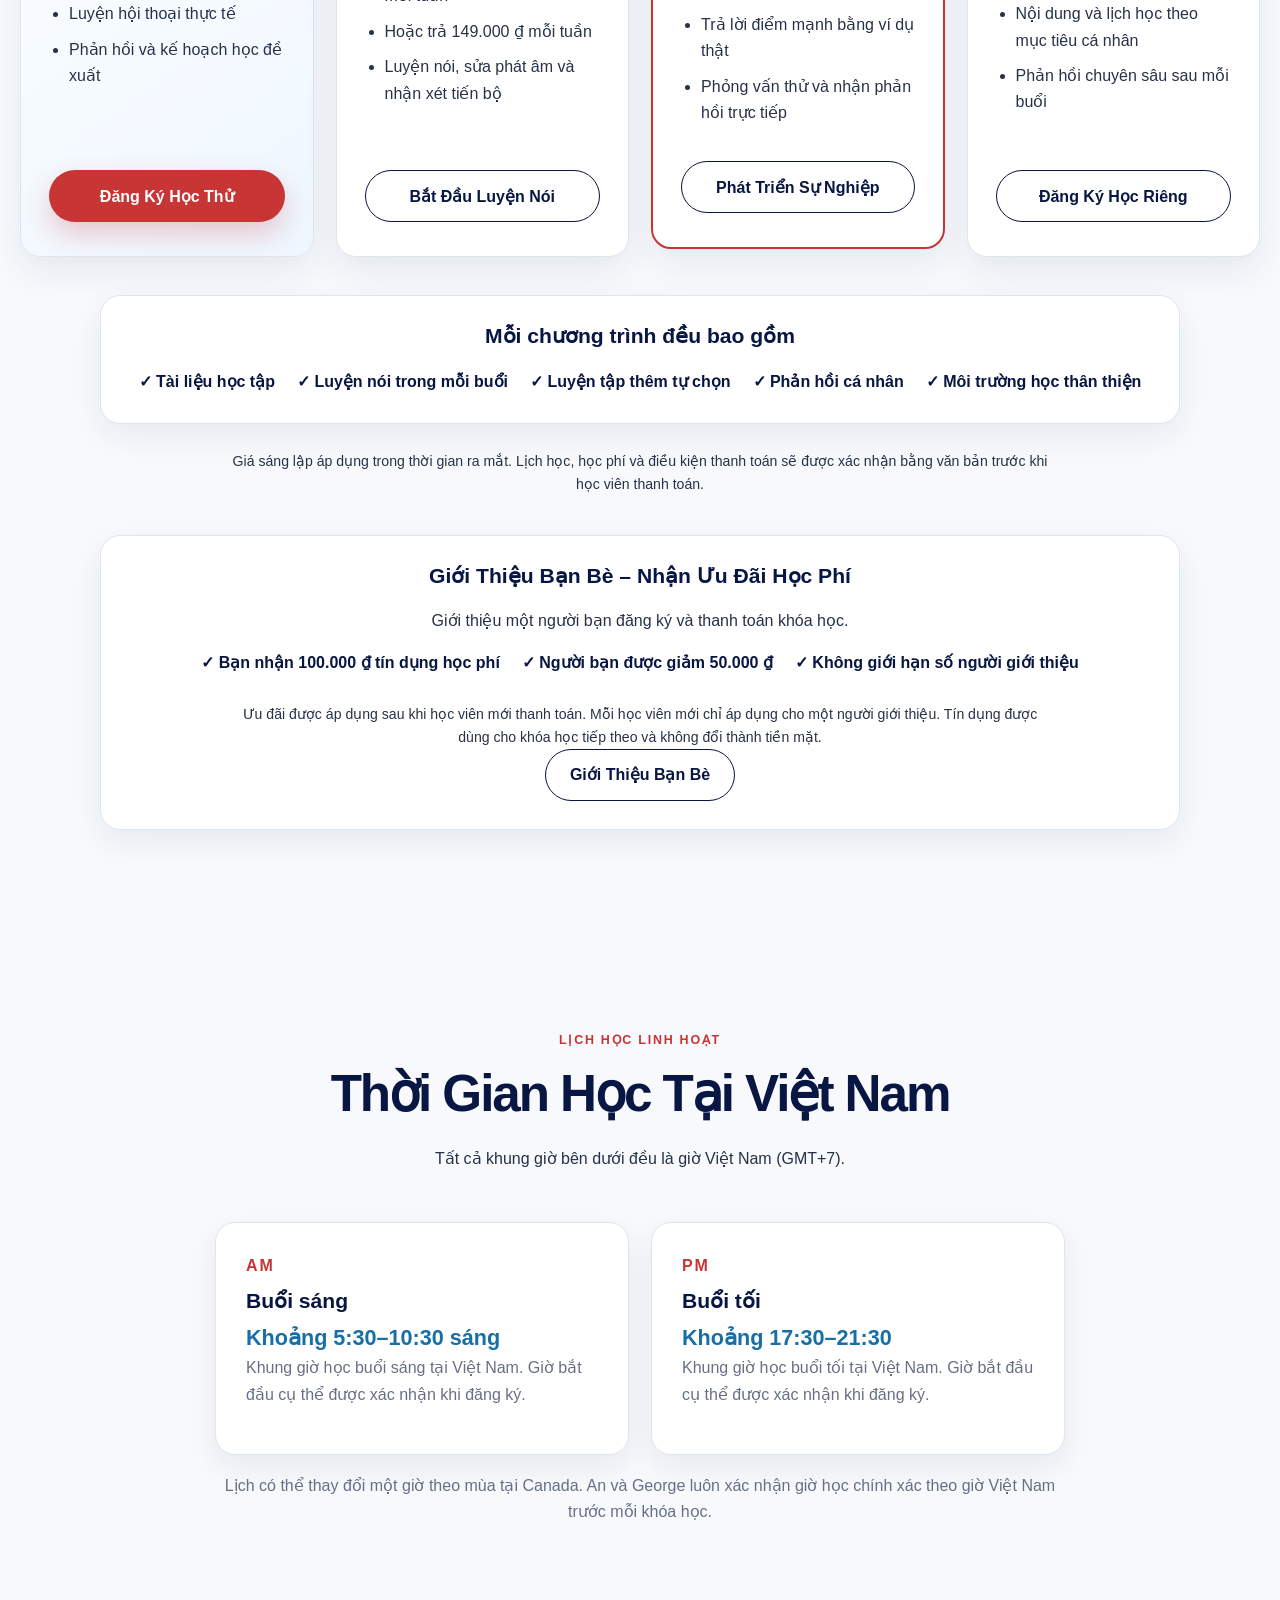
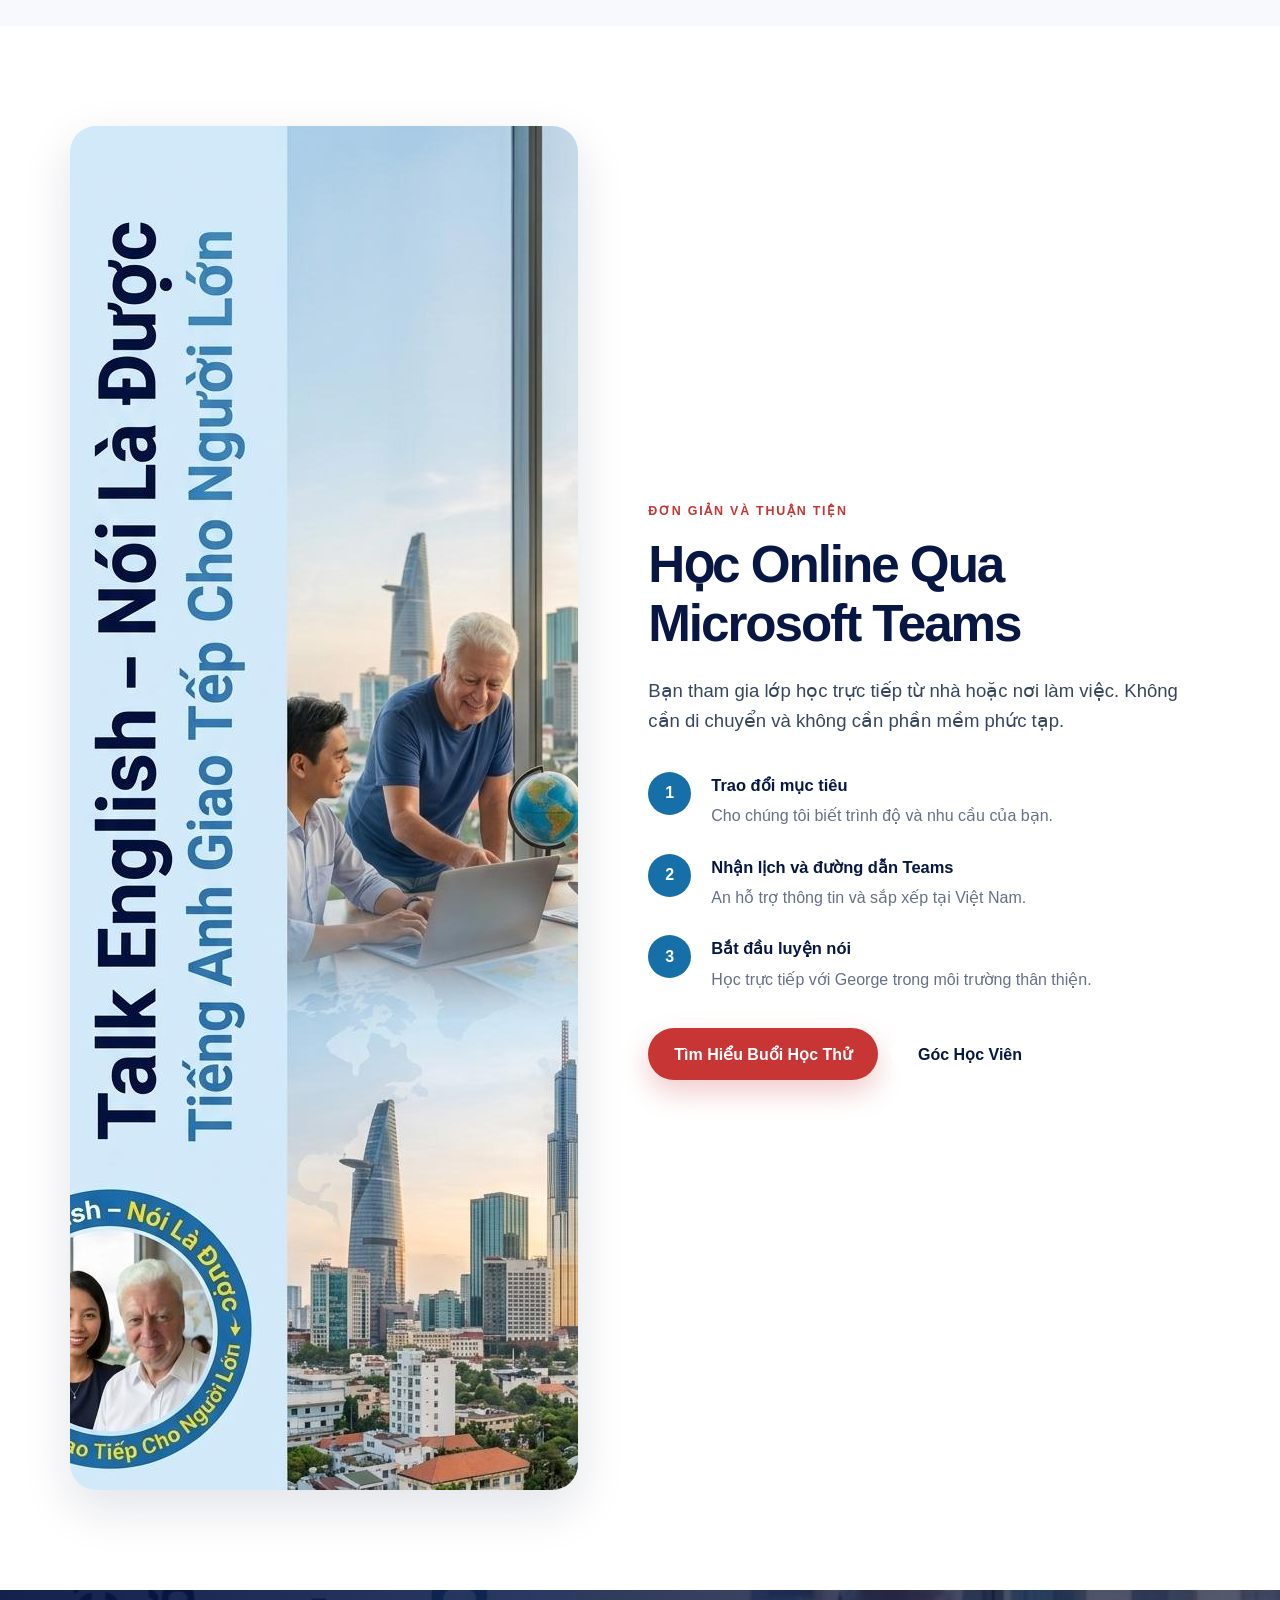
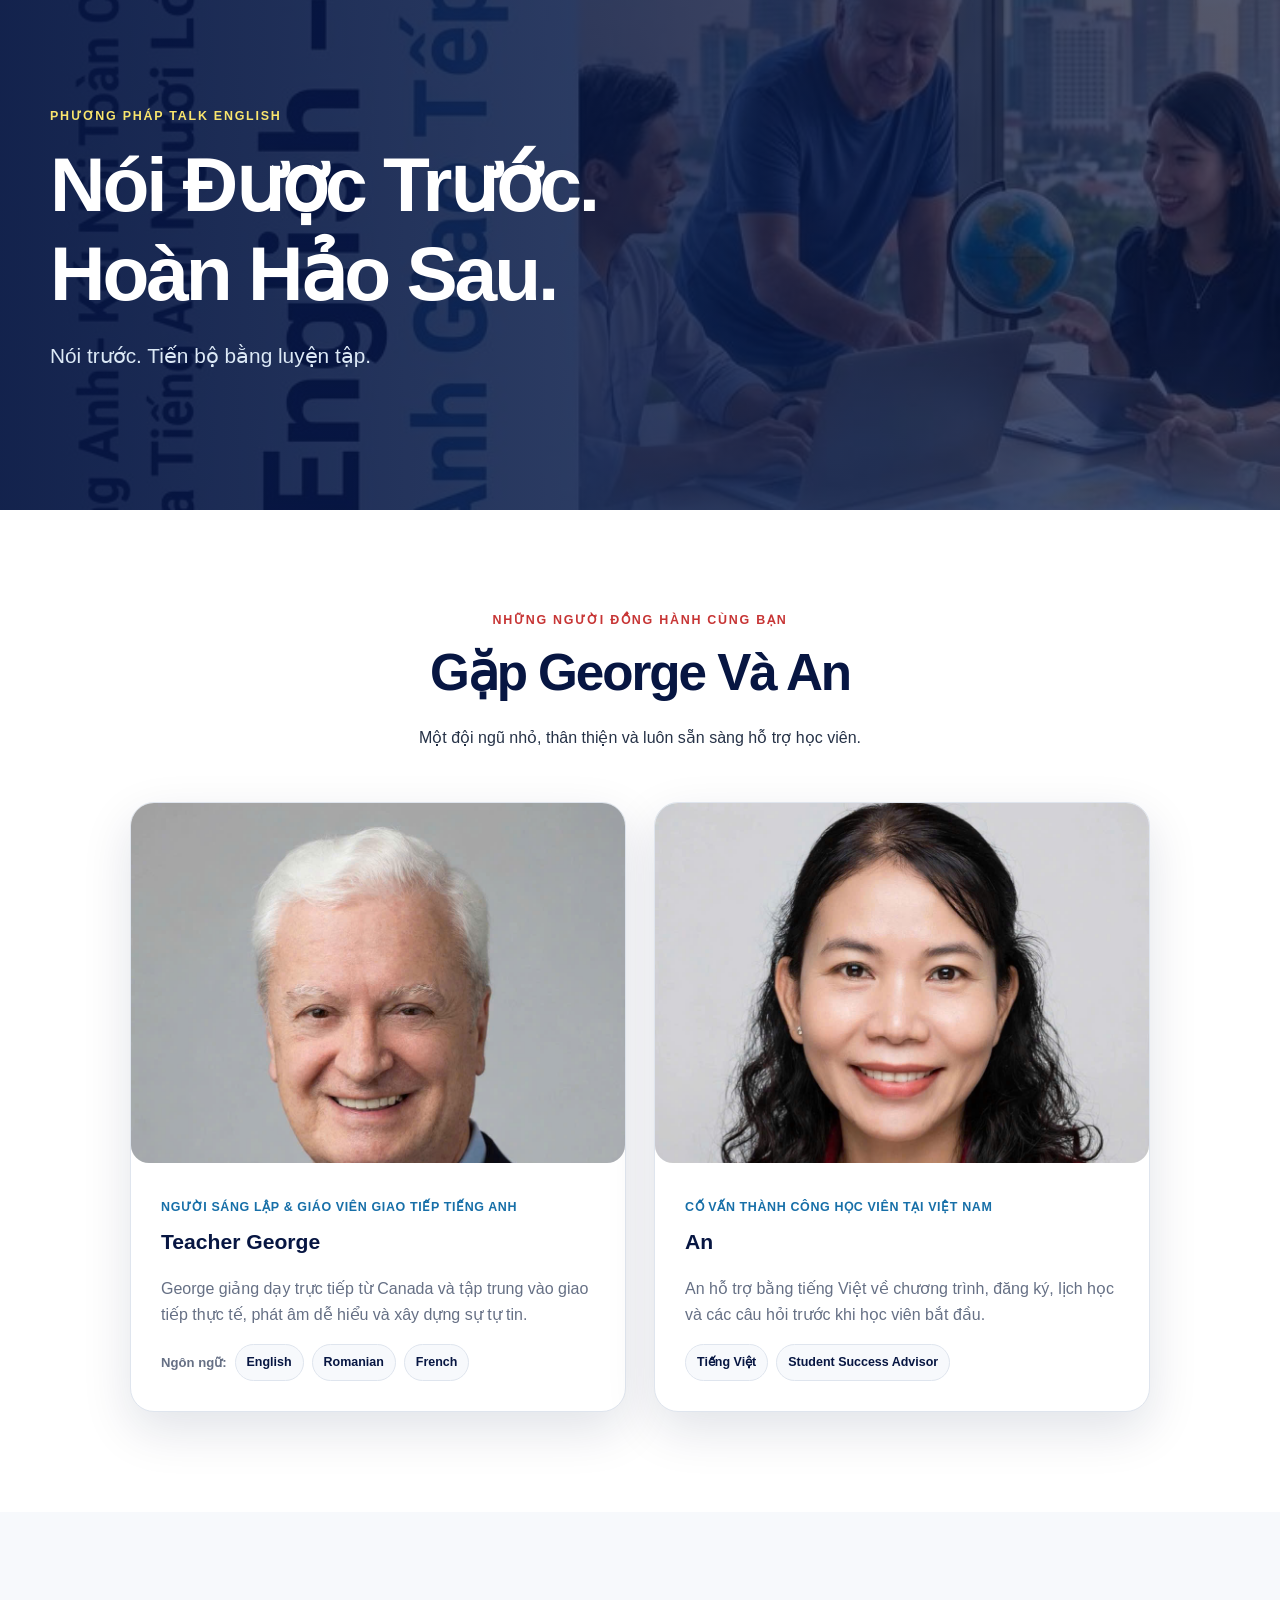
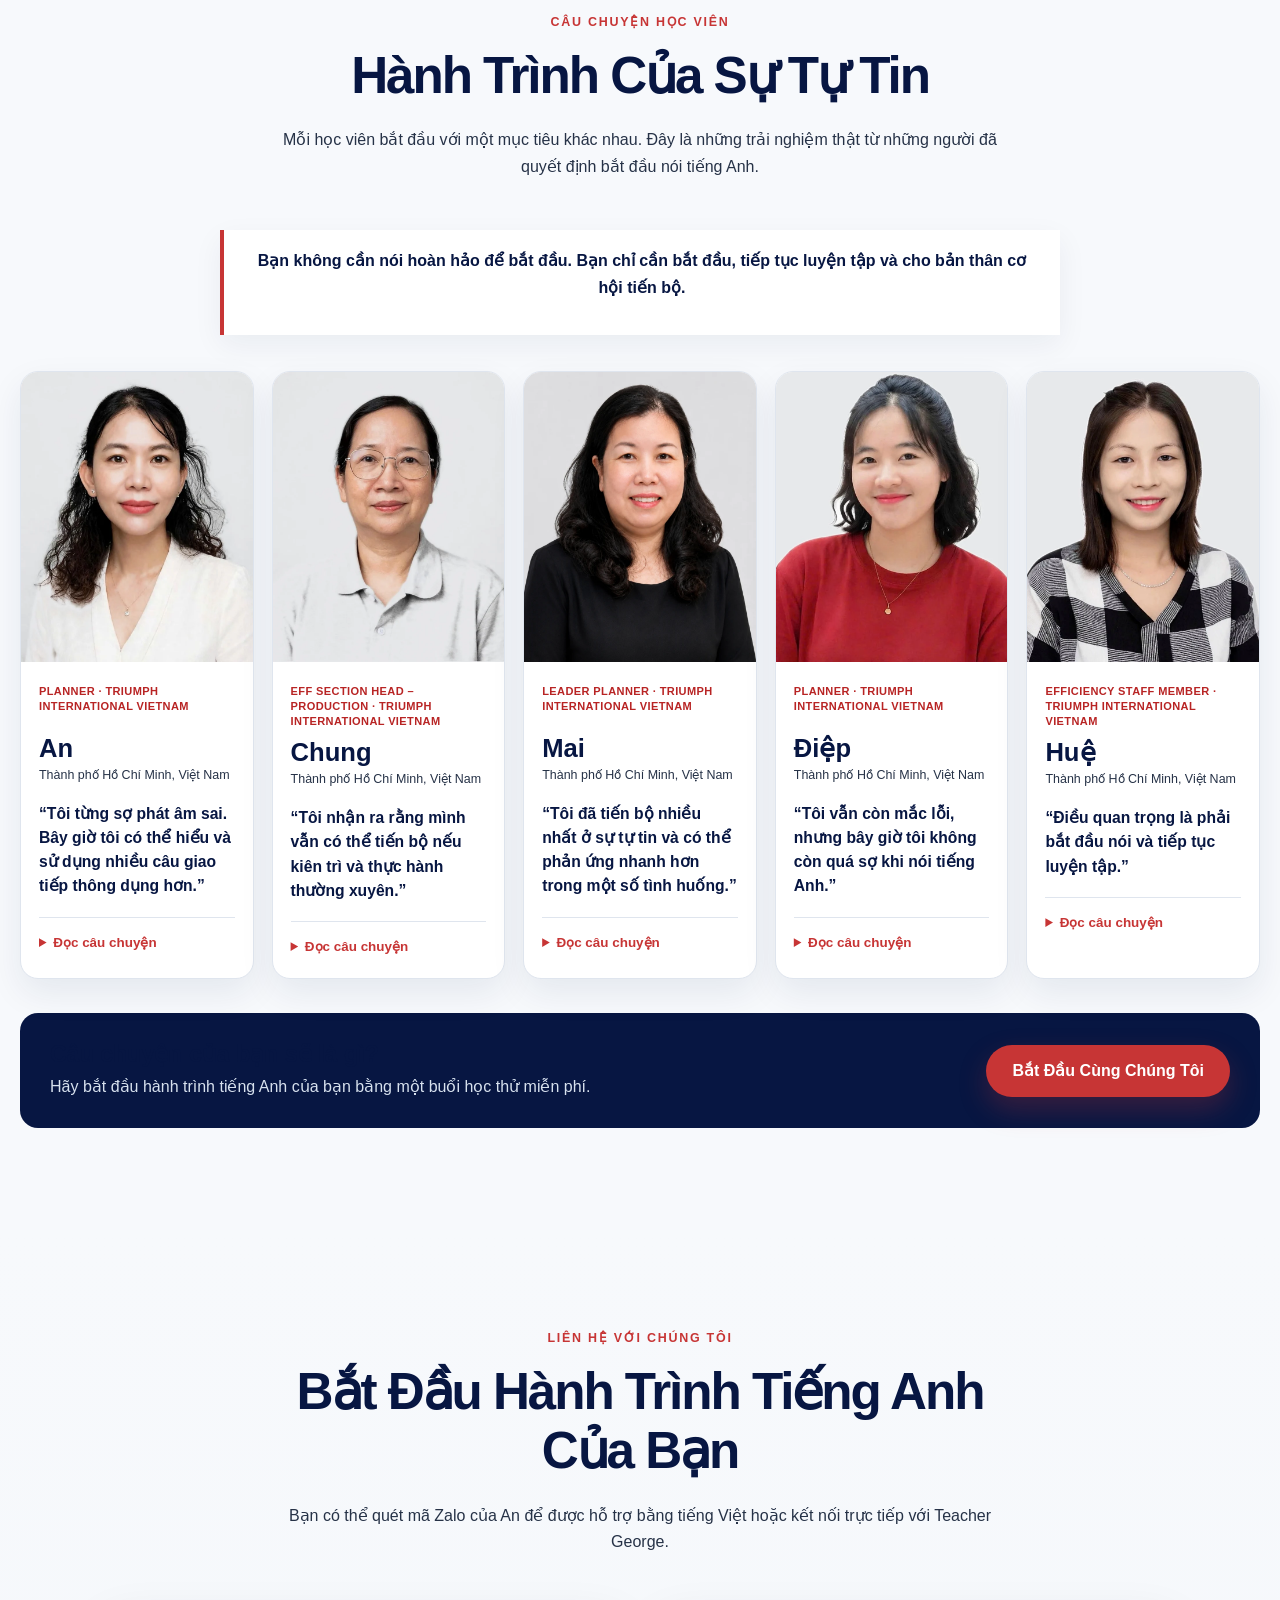
==== commit 6f1602d4: "Embed synchronized course assessment directly in Vietnam registration" ====
--- a/index.html
+++ b/index.html
@@ -510,6 +510,7 @@
 <input name="source_page" type="hidden" value="https://noiladuoc.com/">
 <input id="registration-language" name="website_language" type="hidden" value="Vietnamese">
 <input id="registration-autoresponse" name="_autoresponse" type="hidden" disabled>
+<fieldset id="registration-assessment" class="form-full assessment-form"><legend><span class="assessment-vi">Tìm khóa học phù hợp với bạn</span><span class="assessment-en">Find the right course for you</span></legend><label data-assessment-group="shared"><span class="assessment-vi">Bạn đang tìm khóa học cho ai?</span><span class="assessment-en">Who is the course for?</span><select data-assessment-name="audience" required><option value="" data-assessment-vi="— Chọn" data-assessment-en="Select —">— Chọn</option><option value="adult" data-assessment-vi="Người lớn" data-assessment-en="Adult">Người lớn</option><option value="kids" data-assessment-vi="Trẻ 4–12 tuổi, phụ huynh điền" data-assessment-en="Child aged 4–12, completed by parent">Trẻ 4–12 tuổi, phụ huynh điền</option></select></label><label data-assessment-group="adult"><span class="assessment-vi">Khóa học bạn quan tâm nhất?</span><span class="assessment-en">Which course interests you most?</span><select required data-assessment-name="interest"><option value="" data-assessment-vi="Chọn câu trả lời" data-assessment-en="Choose an answer">Chọn câu trả lời</option><option value="unsure" data-assessment-vi="Chưa biết, giúp tôi chọn" data-assessment-en="Not sure, help me choose">Chưa biết, giúp tôi chọn</option><option value="beginner" data-assessment-vi="Tiếng Anh cho người mới bắt đầu" data-assessment-en="Beginner English">Tiếng Anh cho người mới bắt đầu</option><option value="daily" data-assessment-vi="Tiếng Anh giao tiếp hằng ngày" data-assessment-en="Daily Conversation">Tiếng Anh giao tiếp hằng ngày</option><option value="business" data-assessment-vi="Tiếng Anh công việc cơ bản" data-assessment-en="Business English Essentials">Tiếng Anh công việc cơ bản</option><option value="interview" data-assessment-vi="Tiếng Anh tìm việc và phỏng vấn" data-assessment-en="Job Search &amp; Interview English">Tiếng Anh tìm việc và phỏng vấn</option><option value="cruise" data-assessment-vi="Tiếng Anh trên tàu du lịch" data-assessment-en="Cruise Ship English">Tiếng Anh trên tàu du lịch</option><option value="hotel" data-assessment-vi="Tiếng Anh khách sạn và khu nghỉ dưỡng" data-assessment-en="Hotel &amp; Resort English">Tiếng Anh khách sạn và khu nghỉ dưỡng</option><option value="office-it" data-assessment-vi="Tiếng Anh văn phòng quốc tế và CNTT" data-assessment-en="International Office &amp; IT English">Tiếng Anh văn phòng quốc tế và CNTT</option><option value="manufacturing-construction" data-assessment-vi="Tiếng Anh sản xuất và xây dựng" data-assessment-en="Manufacturing &amp; Construction English">Tiếng Anh sản xuất và xây dựng</option><option value="maritime" data-assessment-vi="Tiếng Anh hàng hải và thuyền viên" data-assessment-en="Maritime &amp; Seafarer English">Tiếng Anh hàng hải và thuyền viên</option><option value="massage-spa" data-assessment-vi="Tiếng Anh massage và spa" data-assessment-en="Massage &amp; Spa English">Tiếng Anh massage và spa</option><option value="nail" data-assessment-vi="Tiếng Anh tiệm nail" data-assessment-en="Nail Salon English">Tiếng Anh tiệm nail</option><option value="restaurant-service" data-assessment-vi="Tiếng Anh nhà hàng và dịch vụ khách hàng" data-assessment-en="Restaurant &amp; Customer Service English">Tiếng Anh nhà hàng và dịch vụ khách hàng</option><option value="warehousing-logistics" data-assessment-vi="Tiếng Anh kho bãi và logistics" data-assessment-en="Warehousing &amp; Logistics English">Tiếng Anh kho bãi và logistics</option><option value="love-across-borders" data-assessment-vi="Tình yêu xuyên biên giới" data-assessment-en="Love Across Borders">Tình yêu xuyên biên giới</option><option value="corporate-a1" data-assessment-vi="Tiếng Anh doanh nghiệp A1" data-assessment-en="Corporate A1">Tiếng Anh doanh nghiệp A1</option><option value="corporate-a2" data-assessment-vi="Tiếng Anh doanh nghiệp A2" data-assessment-en="Corporate A2">Tiếng Anh doanh nghiệp A2</option><option value="kids" data-assessment-vi="Tiếng Anh trẻ em" data-assessment-en="Talk English Kids">Tiếng Anh trẻ em</option></select></label><label data-assessment-group="adult"><span class="assessment-vi">Bạn cần làm việc gì bằng tiếng Anh nhất?</span><span class="assessment-en">What do you most need to do in English?</span><select required data-assessment-name="task"><option value="" data-assessment-vi="Chọn câu trả lời" data-assessment-en="Choose an answer">Chọn câu trả lời</option><option value="daily" data-assessment-vi="Trò chuyện và sinh hoạt" data-assessment-en="Everyday conversations">Trò chuyện và sinh hoạt</option><option value="interview" data-assessment-vi="Ứng tuyển và trả lời phỏng vấn" data-assessment-en="Apply for jobs and interview">Ứng tuyển và trả lời phỏng vấn</option><option value="business" data-assessment-vi="Họp, email và trao đổi với đồng nghiệp" data-assessment-en="Meetings, emails and colleagues">Họp, email và trao đổi với đồng nghiệp</option><option value="service" data-assessment-vi="Trao đổi với khách hàng" data-assessment-en="Speak with customers">Trao đổi với khách hàng</option><option value="relationship" data-assessment-vi="Giao tiếp với người yêu hoặc bạn đời khác văn hóa, từ 18 tuổi" data-assessment-en="Communicate with a partner across cultures, age 18+">Giao tiếp với người yêu hoặc bạn đời khác văn hóa, từ 18 tuổi</option></select></label><label data-assessment-group="adult"><span class="assessment-vi">Khi nào bạn cần sử dụng tiếng Anh?</span><span class="assessment-en">When do you need to use English?</span><select required data-assessment-name="urgency"><option value="" data-assessment-vi="Chọn câu trả lời" data-assessment-en="Choose an answer">Chọn câu trả lời</option><option value="now" data-assessment-vi="Trong tháng này" data-assessment-en="This month">Trong tháng này</option><option value="soon" data-assessment-vi="Trong 1–3 tháng" data-assessment-en="In 1–3 months">Trong 1–3 tháng</option><option value="later" data-assessment-vi="Chưa có hạn cụ thể" data-assessment-en="No fixed deadline">Chưa có hạn cụ thể</option></select></label><label data-assessment-group="adult"><span class="assessment-vi">Điều khó nhất hiện nay là gì?</span><span class="assessment-en">What is hardest for you now?</span><select required data-assessment-name="skill"><option value="" data-assessment-vi="Chọn câu trả lời" data-assessment-en="Choose an answer">Chọn câu trả lời</option><option value="start" data-assessment-vi="Bắt đầu nói hoặc tạo câu" data-assessment-en="Starting to speak or forming sentences">Bắt đầu nói hoặc tạo câu</option><option value="listen" data-assessment-vi="Nghe và hiểu người khác" data-assessment-en="Understanding spoken English">Nghe và hiểu người khác</option><option value="reply" data-assessment-vi="Trả lời câu hỏi tiếp nối" data-assessment-en="Answering follow-up questions">Trả lời câu hỏi tiếp nối</option><option value="words" data-assessment-vi="Tìm từ đúng trong tình huống thực tế" data-assessment-en="Finding words for real situations">Tìm từ đúng trong tình huống thực tế</option></select></label><label data-assessment-group="adult"><span class="assessment-vi">Bạn đã dùng tiếng Anh trong tình huống này chưa?</span><span class="assessment-en">Have you used English in this situation?</span><select required data-assessment-name="experience"><option value="" data-assessment-vi="Chọn câu trả lời" data-assessment-en="Choose an answer">Chọn câu trả lời</option><option value="never" data-assessment-vi="Chưa từng" data-assessment-en="Never">Chưa từng</option><option value="help" data-assessment-vi="Có, nhưng cần giúp đỡ" data-assessment-en="Yes, with help">Có, nhưng cần giúp đỡ</option><option value="independent" data-assessment-vi="Có thể tự trao đổi" data-assessment-en="Can manage independently">Có thể tự trao đổi</option></select></label><label data-assessment-group="adult"><span class="assessment-vi">Bạn muốn luyện tập thêm ngoài giờ học bao lâu (không bắt buộc)?</span><span class="assessment-en">How much optional practice would you like outside class?</span><select required data-assessment-name="practice"><option value="" data-assessment-vi="Chọn câu trả lời" data-assessment-en="Choose an answer">Chọn câu trả lời</option><option value="little" data-assessment-vi="Không luyện thêm hoặc dưới 15 phút mỗi tuần" data-assessment-en="No extra practice or under 15 minutes a week">Không luyện thêm hoặc dưới 15 phút mỗi tuần</option><option value="some" data-assessment-vi="15–60 phút mỗi tuần" data-assessment-en="15–60 minutes a week">15–60 phút mỗi tuần</option><option value="regular" data-assessment-vi="Hơn 60 phút mỗi tuần" data-assessment-en="Over 60 minutes a week">Hơn 60 phút mỗi tuần</option></select></label><label data-assessment-group="child"><span class="assessment-vi">Độ tuổi của trẻ</span><span class="assessment-en">Child’s age group</span><select required data-assessment-name="kid_age"><option value="" data-assessment-vi="Chọn câu trả lời" data-assessment-en="Choose an answer">Chọn câu trả lời</option><option value="4-6" data-assessment-vi="4–6 tuổi" data-assessment-en="Ages 4–6">4–6 tuổi</option><option value="7-9" data-assessment-vi="7–9 tuổi" data-assessment-en="Ages 7–9">7–9 tuổi</option><option value="10-12" data-assessment-vi="10–12 tuổi" data-assessment-en="Ages 10–12">10–12 tuổi</option></select></label><label data-assessment-group="adult"><span class="assessment-vi">Mục tiêu chính</span><span class="assessment-en">Main goal</span><select data-assessment-name="goal" required><option value="" data-assessment-vi="— Chọn" data-assessment-en="Select —">— Chọn</option><option value="daily" data-assessment-vi="Giao tiếp hằng ngày" data-assessment-en="Daily conversation">Giao tiếp hằng ngày</option><option value="interview" data-assessment-vi="Tìm việc và phỏng vấn" data-assessment-en="Job search and interviews">Tìm việc và phỏng vấn</option><option value="business" data-assessment-vi="Giao tiếp công việc" data-assessment-en="Work communication">Giao tiếp công việc</option><option value="corporate" data-assessment-vi="Chương trình cho nhóm doanh nghiệp" data-assessment-en="Corporate group programme">Chương trình cho nhóm doanh nghiệp</option><option value="relationship" data-assessment-vi="Mối quan hệ xuyên văn hóa, từ 18 tuổi" data-assessment-en="Cross-cultural relationships, age 18+">Mối quan hệ xuyên văn hóa, từ 18 tuổi</option></select></label><label data-assessment-group="adult"><span class="assessment-vi">Môi trường muốn luyện tập</span><span class="assessment-en">Preferred practice setting</span><select data-assessment-name="sector" required><option value="" data-assessment-vi="— Chọn" data-assessment-en="Select —">— Chọn</option><option value="general" data-assessment-vi="Giao tiếp chung" data-assessment-en="General">Giao tiếp chung</option><option value="cruise" data-assessment-vi="Tàu du lịch" data-assessment-en="Cruise ship">Tàu du lịch</option><option value="hotel" data-assessment-vi="Khách sạn" data-assessment-en="Hotel">Khách sạn</option><option value="office-it" data-assessment-vi="Văn phòng và CNTT" data-assessment-en="Office and IT">Văn phòng và CNTT</option><option value="manufacturing-construction" data-assessment-vi="Sản xuất và xây dựng" data-assessment-en="Manufacturing and construction">Sản xuất và xây dựng</option><option value="maritime" data-assessment-vi="Hàng hải" data-assessment-en="Maritime">Hàng hải</option><option value="massage-spa" data-assessment-vi="Massage và spa" data-assessment-en="Massage and spa">Massage và spa</option><option value="nail" data-assessment-vi="Tiệm nail" data-assessment-en="Nail salon">Tiệm nail</option><option value="restaurant-service" data-assessment-vi="Nhà hàng và dịch vụ" data-assessment-en="Restaurant and service">Nhà hàng và dịch vụ</option><option value="warehousing-logistics" data-assessment-vi="Kho bãi và logistics" data-assessment-en="Warehousing and logistics">Kho bãi và logistics</option></select></label><label data-assessment-group="adult"><span class="assessment-vi">Hiện tại bạn có thể nói tiếng Anh như thế nào?</span><span class="assessment-en">How comfortably can you speak English now?</span><select data-assessment-name="confidence" required><option value="" data-assessment-vi="— Chọn" data-assessment-en="Select —">— Chọn</option><option value="0" data-assessment-vi="Mới bắt đầu, cần hỗ trợ nhiều" data-assessment-en="Starting out, need substantial support">Mới bắt đầu, cần hỗ trợ nhiều</option><option value="1" data-assessment-vi="Nói được câu ngắn, còn ngập ngừng" data-assessment-en="Short sentences, with pauses">Nói được câu ngắn, còn ngập ngừng</option><option value="2" data-assessment-vi="Nói và trả lời câu hỏi tiếp nối khá độc lập" data-assessment-en="Can speak and answer follow-up questions independently">Nói và trả lời câu hỏi tiếp nối khá độc lập</option></select></label><label data-assessment-group="adult"><span class="assessment-vi">Chọn câu đúng</span><span class="assessment-en">Choose the correct sentence</span><select data-assessment-name="q1" required><option value="" data-assessment-vi="— Chọn" data-assessment-en="Select —">— Chọn</option><option value="0">She work here.</option><option value="1">She works here.</option><option value="0b">She working here.</option></select></label><label data-assessment-group="adult"><span class="assessment-vi">“Could you repeat that, please?” dùng để làm gì?</span><span class="assessment-en">What does “Could you repeat that, please?” ask for?</span><select data-assessment-name="q2" required><option value="" data-assessment-vi="— Chọn" data-assessment-en="Select —">— Chọn</option><option value="0" data-assessment-vi="Kết thúc cuộc gọi" data-assessment-en="End a call">Kết thúc cuộc gọi</option><option value="0b" data-assessment-vi="Xác nhận đã hiểu" data-assessment-en="Confirm understanding">Xác nhận đã hiểu</option><option value="1" data-assessment-vi="Yêu cầu nói lại" data-assessment-en="Ask someone to say it again">Yêu cầu nói lại</option></select></label><label data-assessment-group="adult"><span class="assessment-vi">Bạn chưa chắc về thời hạn. Chọn câu trả lời phù hợp.</span><span class="assessment-en">You are unsure of the deadline. Choose the best reply.</span><select data-assessment-name="q3" required><option value="" data-assessment-vi="— Chọn" data-assessment-en="Select —">— Chọn</option><option value="1">Could you confirm the deadline, please?</option><option value="0">I guarantee it is finished.</option><option value="0b">I will guess the time.</option></select></label><label data-assessment-group="adult"><span class="assessment-vi">Chọn câu hỏi đúng</span><span class="assessment-en">Choose the correct question</span><select required data-assessment-name="q4"><option value="" data-assessment-vi="Chọn câu trả lời" data-assessment-en="Choose an answer">Chọn câu trả lời</option><option value="0" data-assessment-vi="Where you work?" data-assessment-en="Where you work?">Where you work?</option><option value="1" data-assessment-vi="Where do you work?" data-assessment-en="Where do you work?">Where do you work?</option><option value="0b" data-assessment-vi="Where does you work?" data-assessment-en="Where does you work?">Where does you work?</option></select></label><label data-assessment-group="adult"><span class="assessment-vi">“The meeting has been moved from Tuesday to Thursday.” Cuộc họp diễn ra khi nào?</span><span class="assessment-en">“The meeting has been moved from Tuesday to Thursday.” When is the meeting?</span><select required data-assessment-name="q5"><option value="" data-assessment-vi="Chọn câu trả lời" data-assessment-en="Choose an answer">Chọn câu trả lời</option><option value="0" data-assessment-vi="Tuesday" data-assessment-en="Tuesday">Tuesday</option><option value="1" data-assessment-vi="Thursday" data-assessment-en="Thursday">Thursday</option><option value="0b" data-assessment-vi="Both days" data-assessment-en="Both days">Both days</option></select></label><label data-assessment-group="adult"><span class="assessment-vi">Bạn chưa từng dùng một phần mềm. Chọn câu trả lời trung thực.</span><span class="assessment-en">You have never used a software tool. Choose an honest reply.</span><select required data-assessment-name="q6"><option value="" data-assessment-vi="Chọn câu trả lời" data-assessment-en="Choose an answer">Chọn câu trả lời</option><option value="0" data-assessment-vi="I am an expert in it." data-assessment-en="I am an expert in it.">I am an expert in it.</option><option value="0b" data-assessment-vi="I have used it for years." data-assessment-en="I have used it for years.">I have used it for years.</option><option value="1" data-assessment-vi="I have not used it yet, but I am willing to learn." data-assessment-en="I have not used it yet, but I am willing to learn.">I have not used it yet, but I am willing to learn.</option></select></label><p id="registration-assessment-result" class="form-full" aria-live="polite"></p></fieldset>
 <label>
 <span data-i18n="form_name">Họ và tên</span>
 <input autocomplete="name" id="student-name" name="name" required="" maxlength="120" type="text">
@@ -719,6 +720,6 @@
 <p class="copyright" data-i18n="copyright">© 2026 Nói Là Được – Talk English. All rights reserved.</p>
 <p class="release-version">Website release v1.9 · Referral Program</p></div>
 </footer>
-<script src="js/assessment.js"></script>
+<script src="js/assessment.js?v=20261023-registration"></script>
 </body>
 </html>
--- a/css/style.css
+++ b/css/style.css
@@ -2256,3 +2256,7 @@
 .registration-review summary{cursor:pointer;color:var(--navy);font-weight:700}.registration-review pre{font:inherit;line-height:1.65;white-space:pre-wrap;overflow-wrap:anywhere;max-width:100%;margin:1rem 0 0}
 #free-assessment,#self-assessment,#trial-form{scroll-margin-top:110px}
 @media(max-width:780px){.free-assessment-inner{grid-template-columns:1fr;gap:1rem}.free-assessment-promo .button{width:100%}.free-assessment-details{padding:1.1rem}}
+
+#registration-assessment { min-width: 0; margin: 0; border: 1px solid var(--border, #d9e2df); border-radius: 16px; padding: 20px; }
+#registration-assessment legend { font-weight: 700; padding: 0 8px; }
+#registration-assessment-result { margin: 0; overflow-wrap: anywhere; }
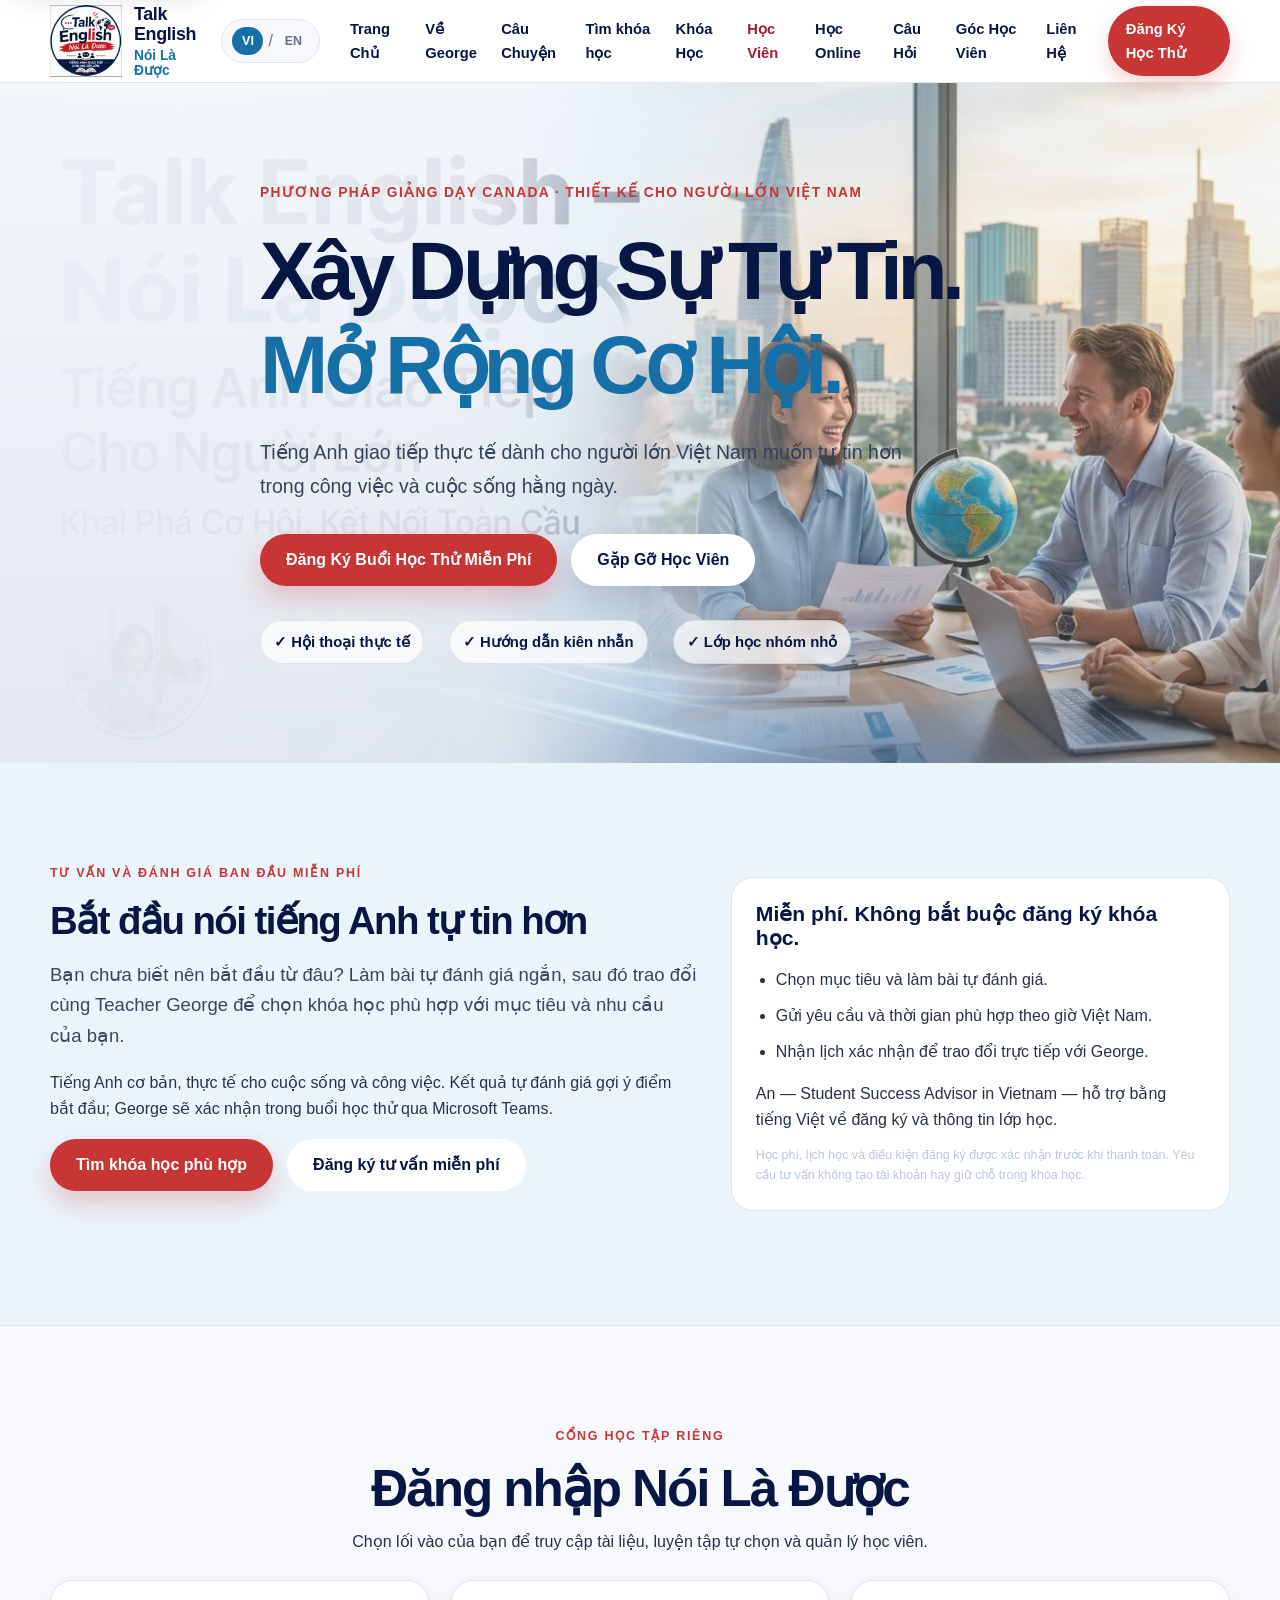
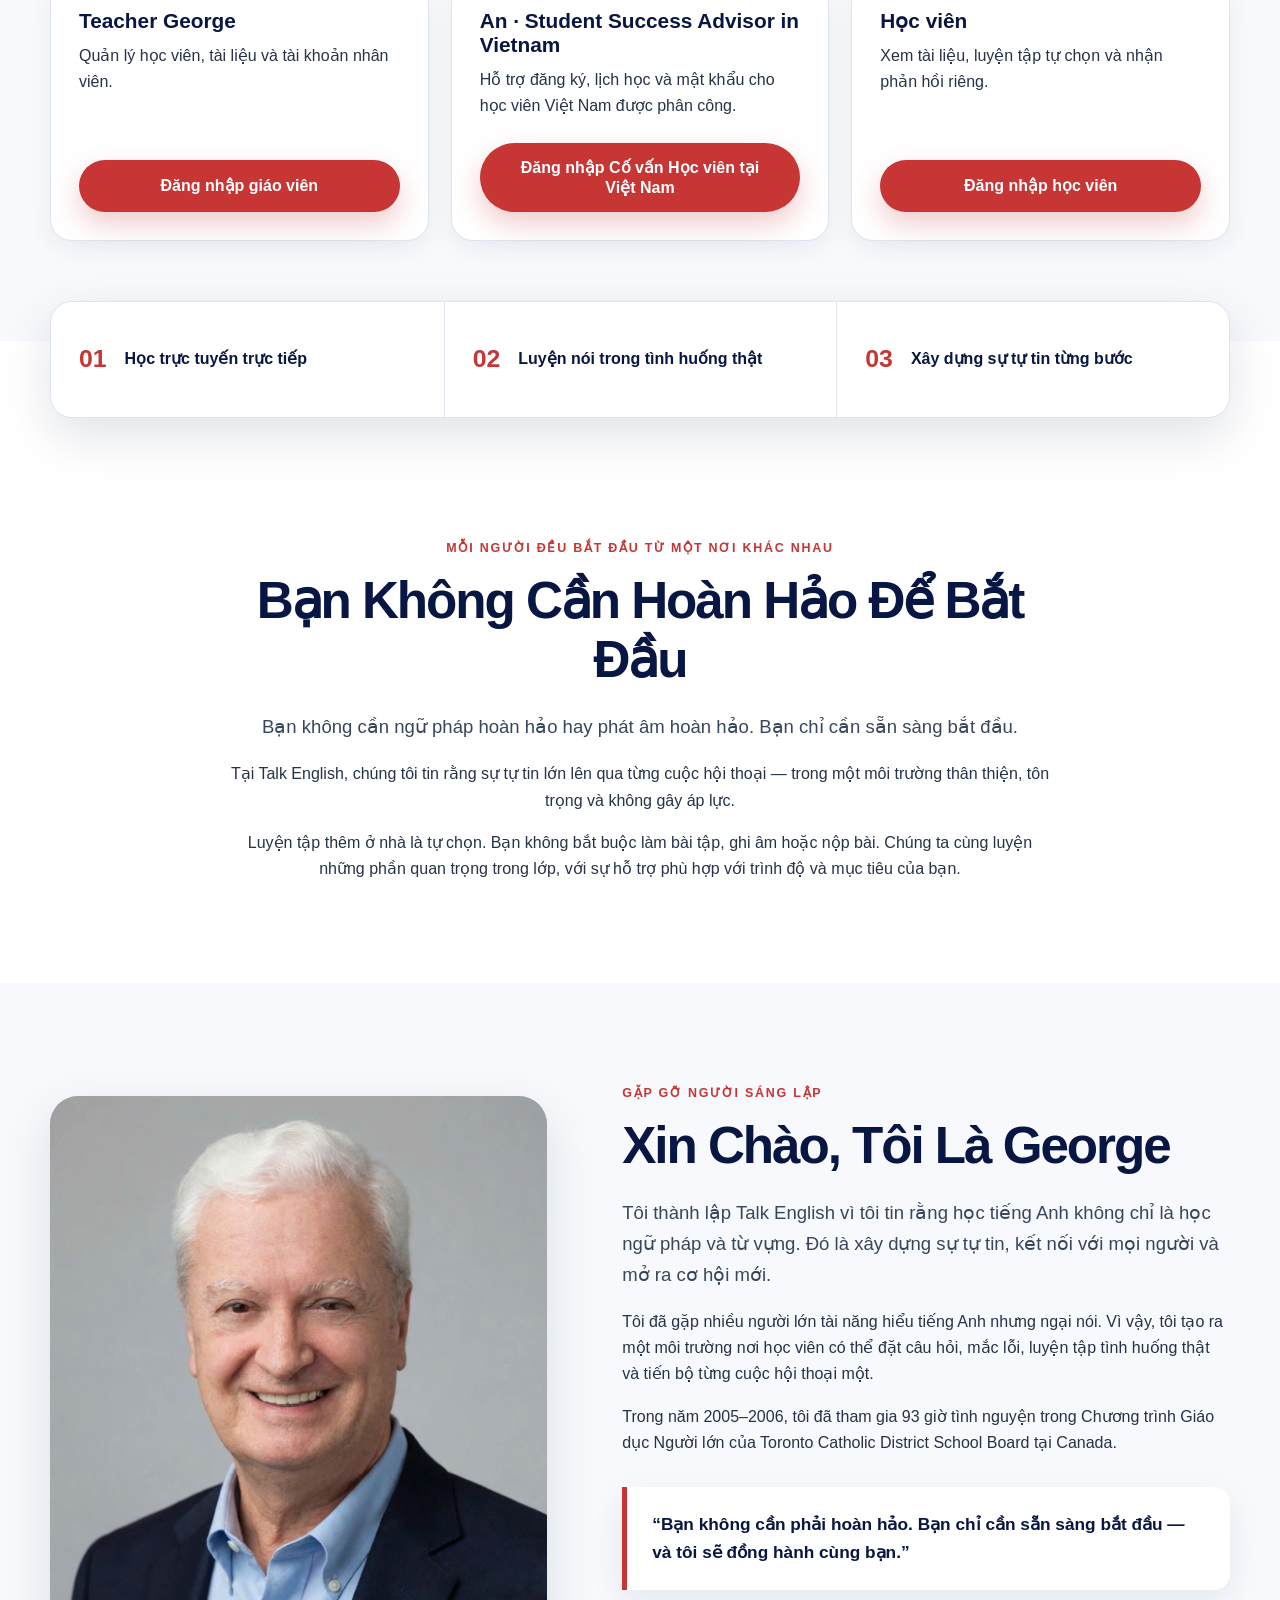
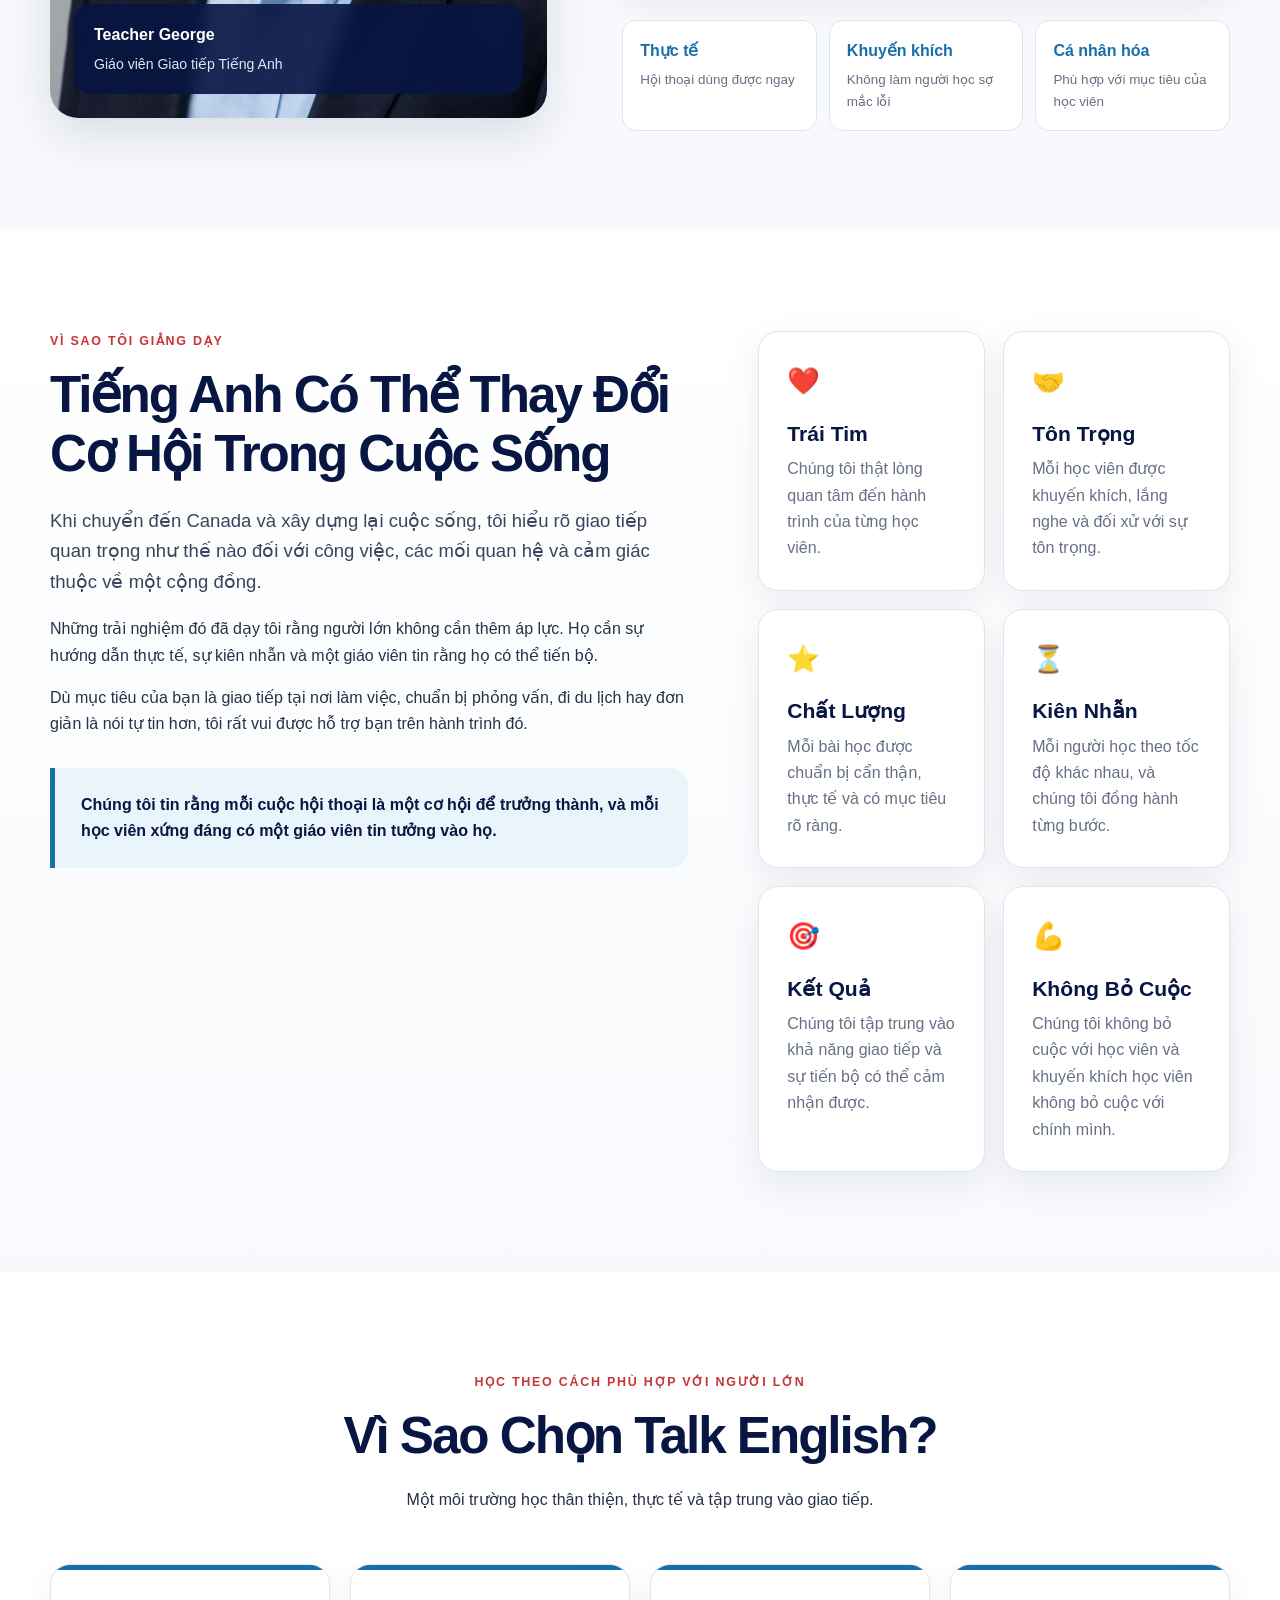
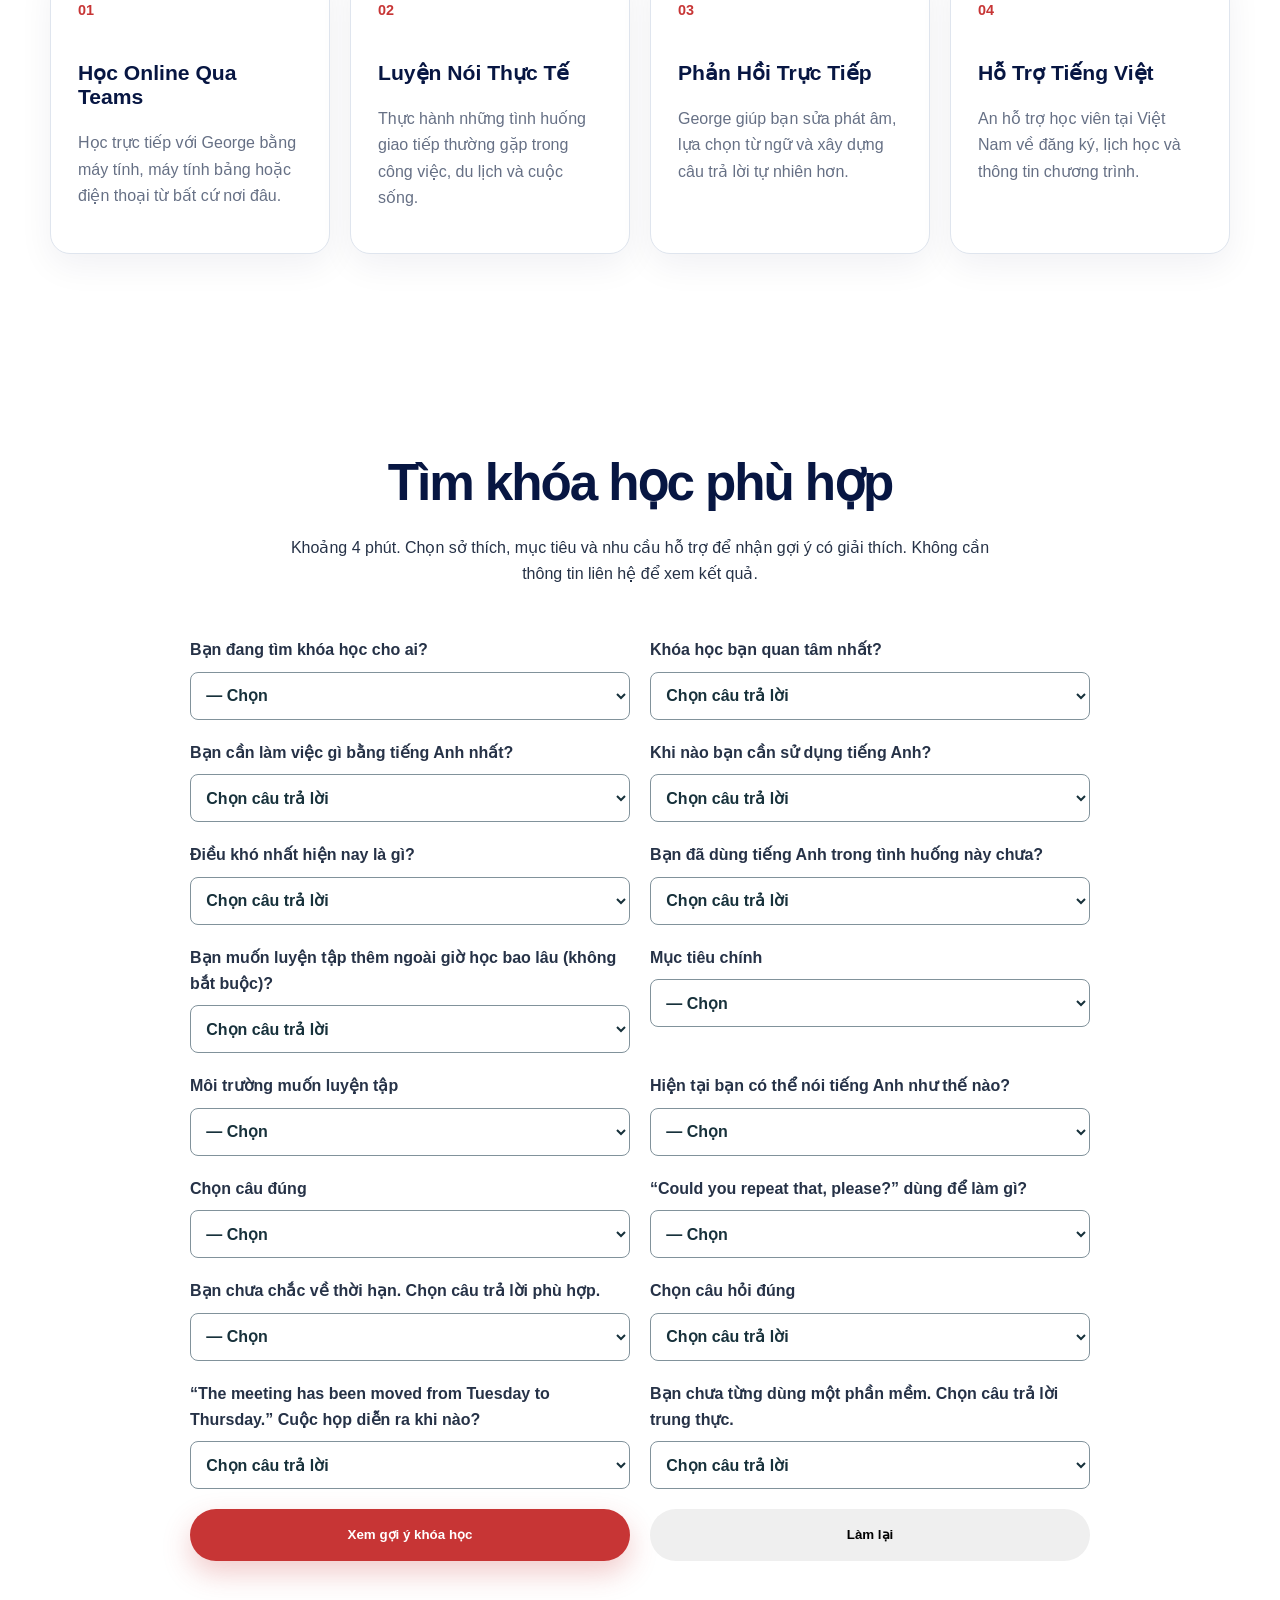
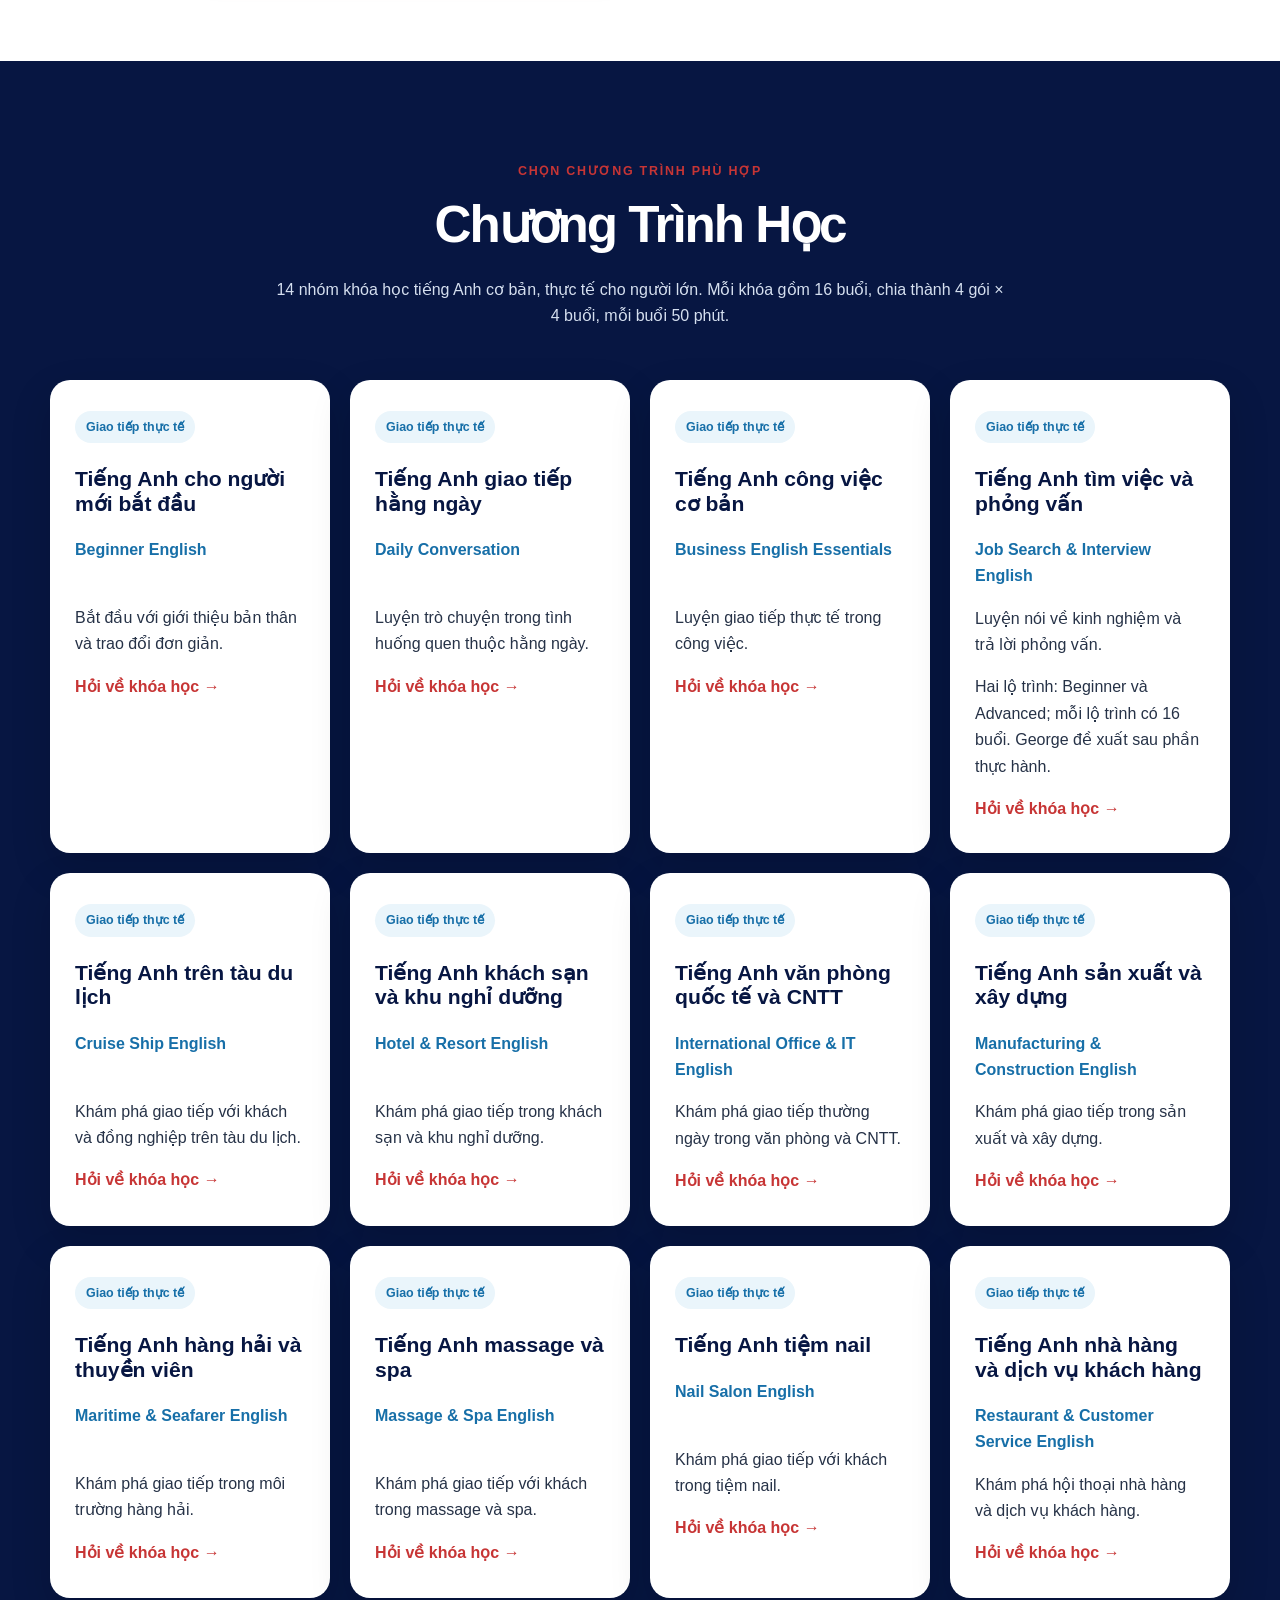
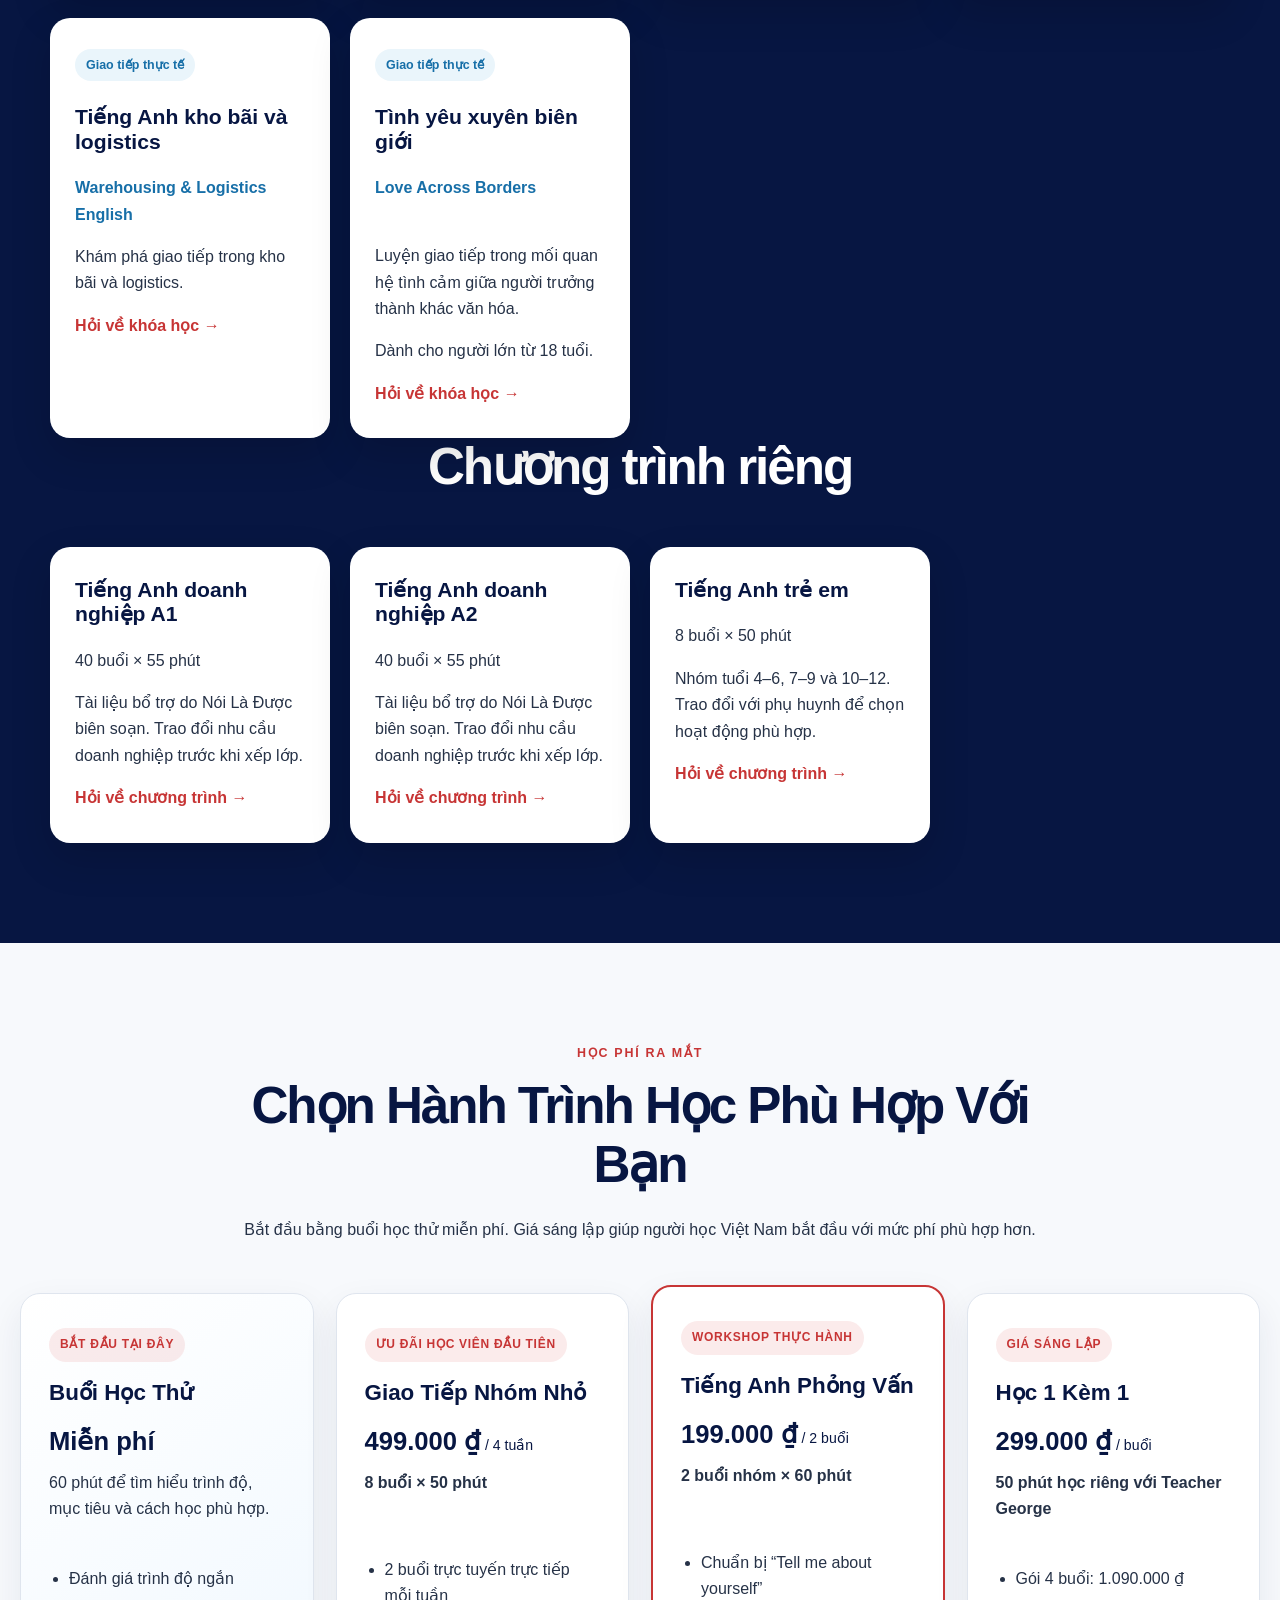
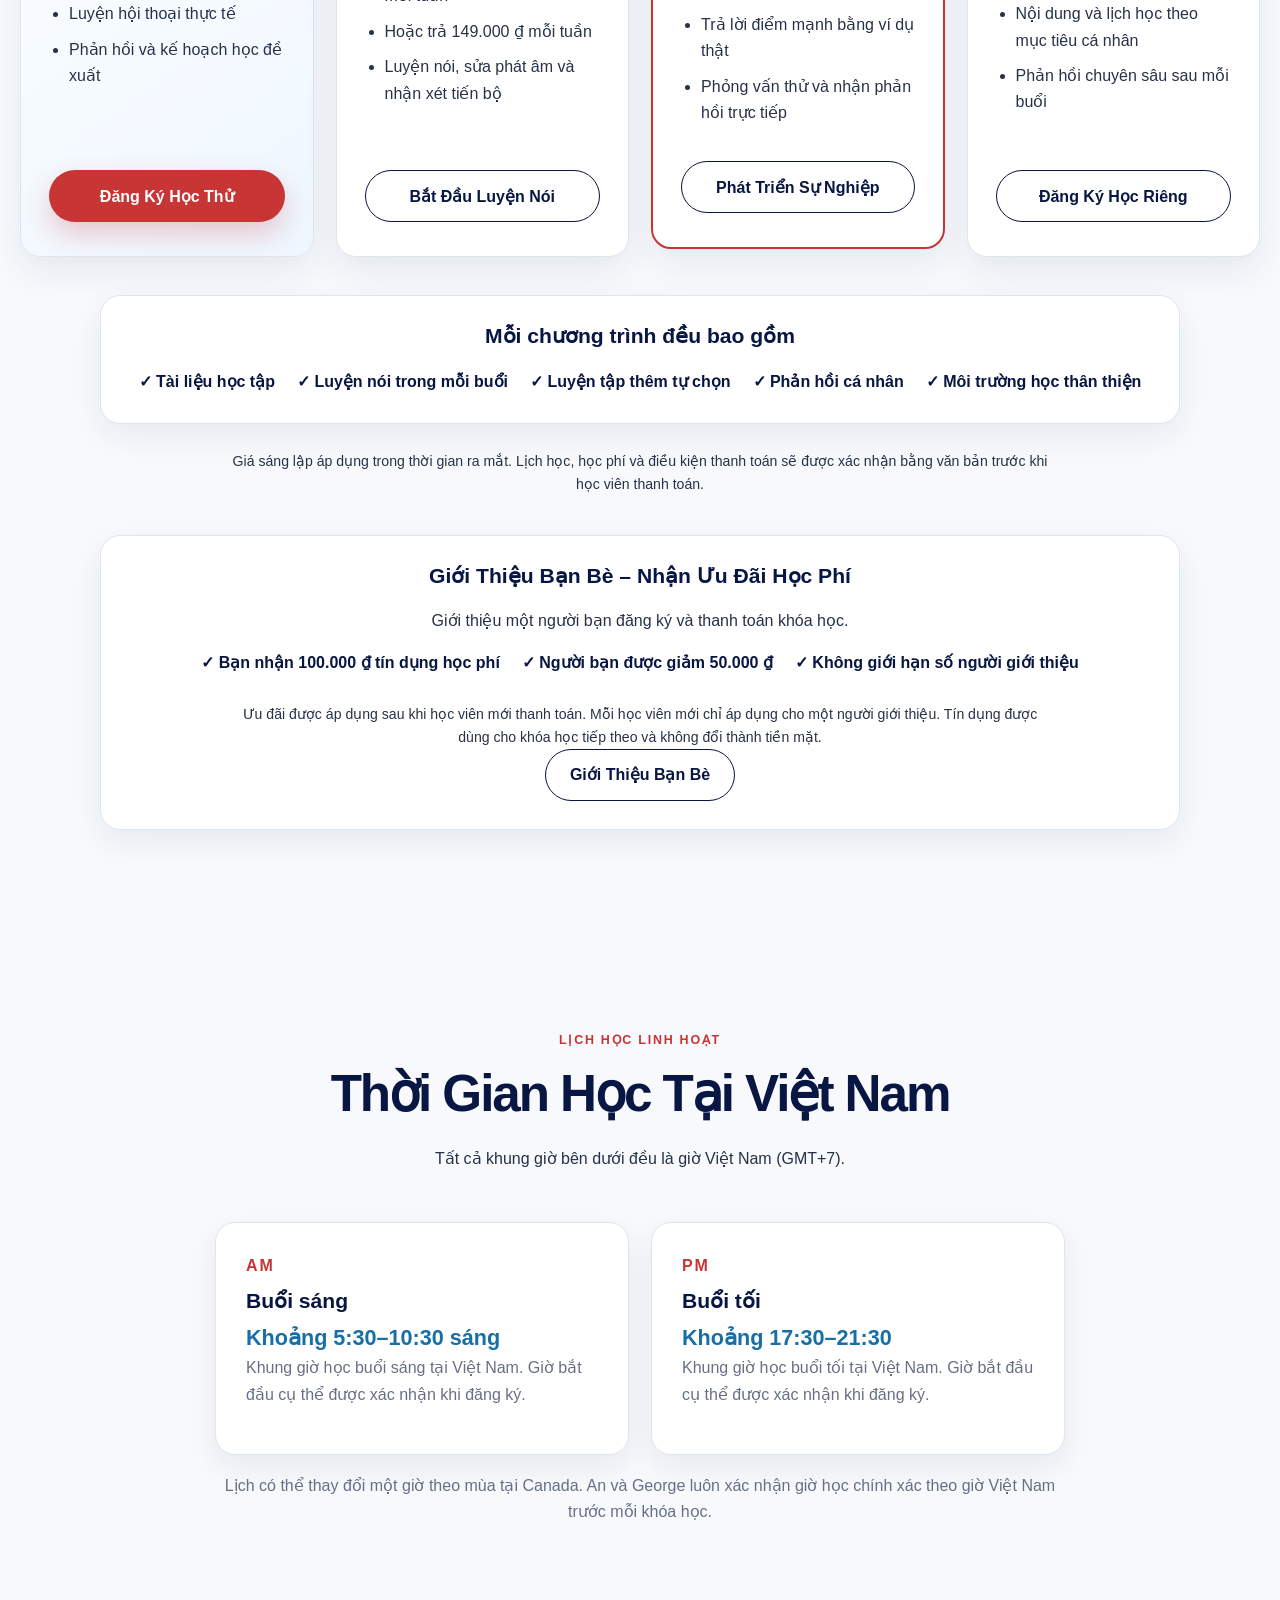
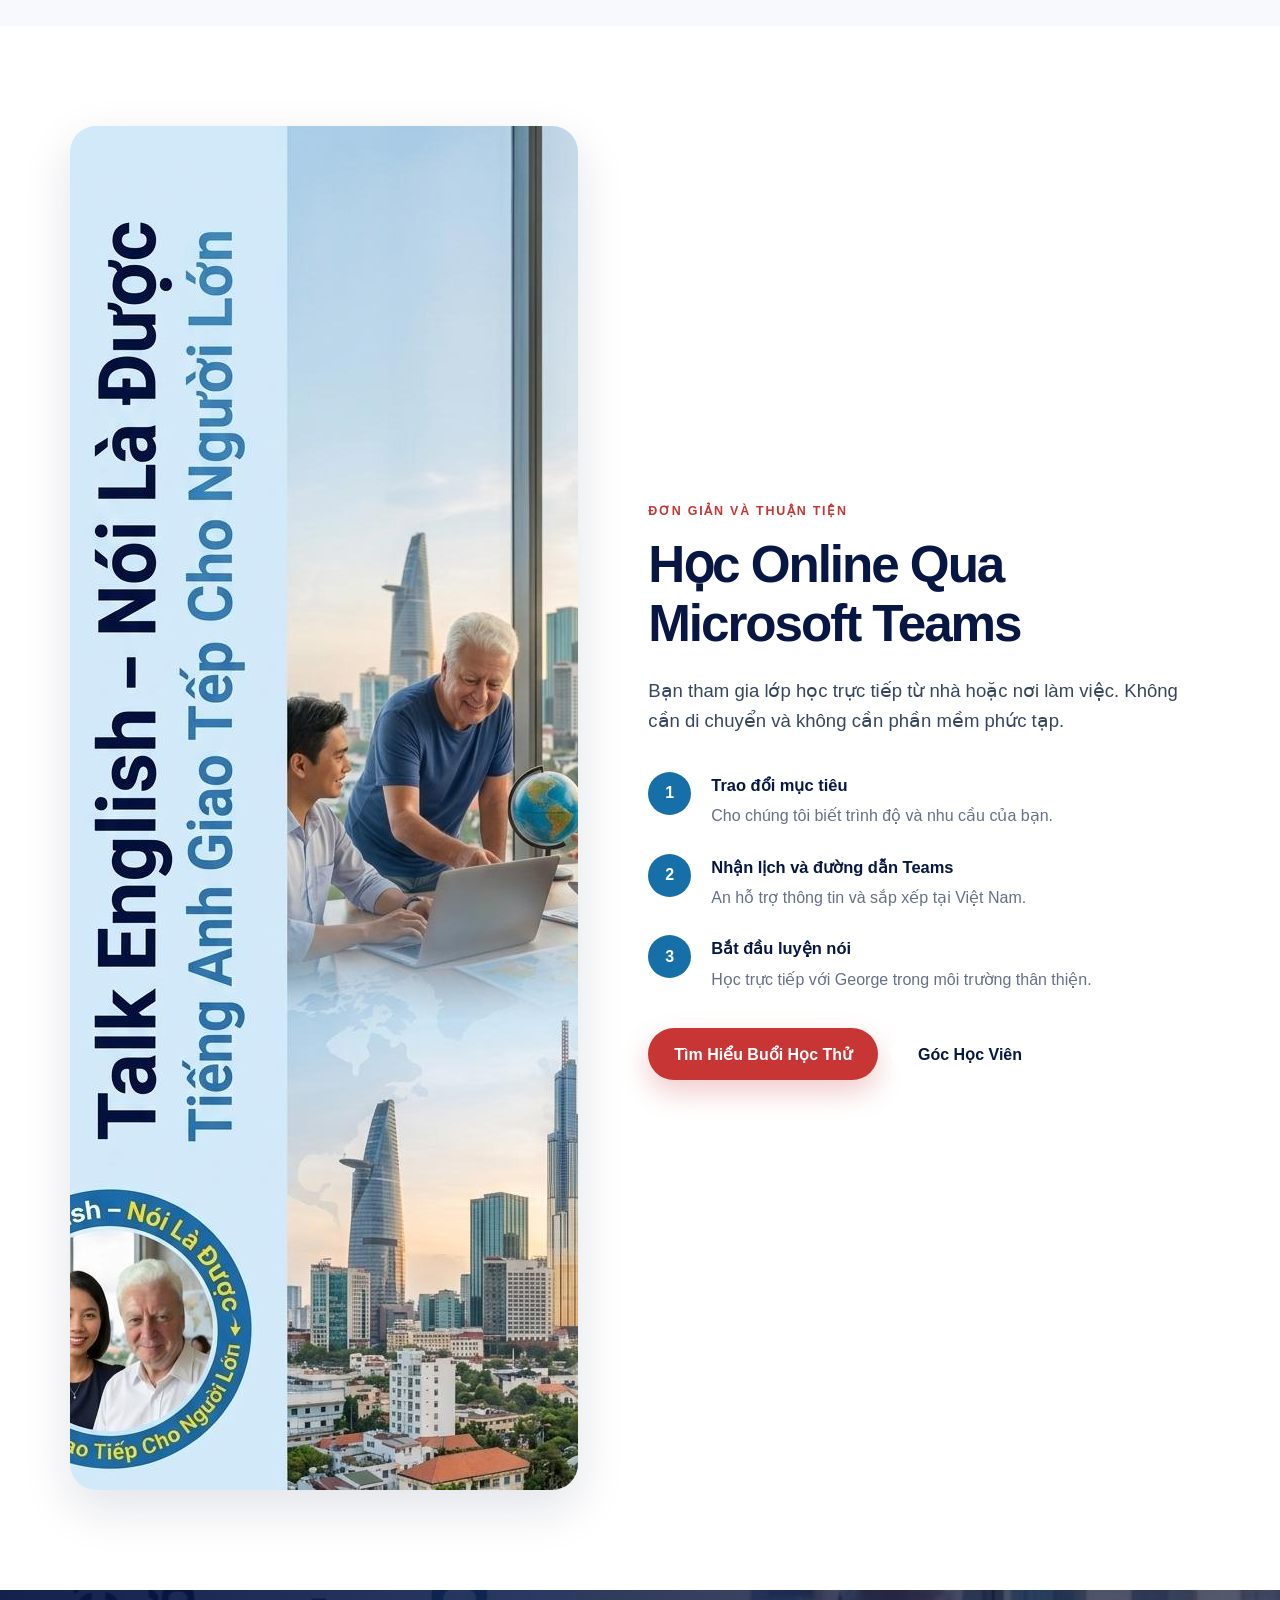
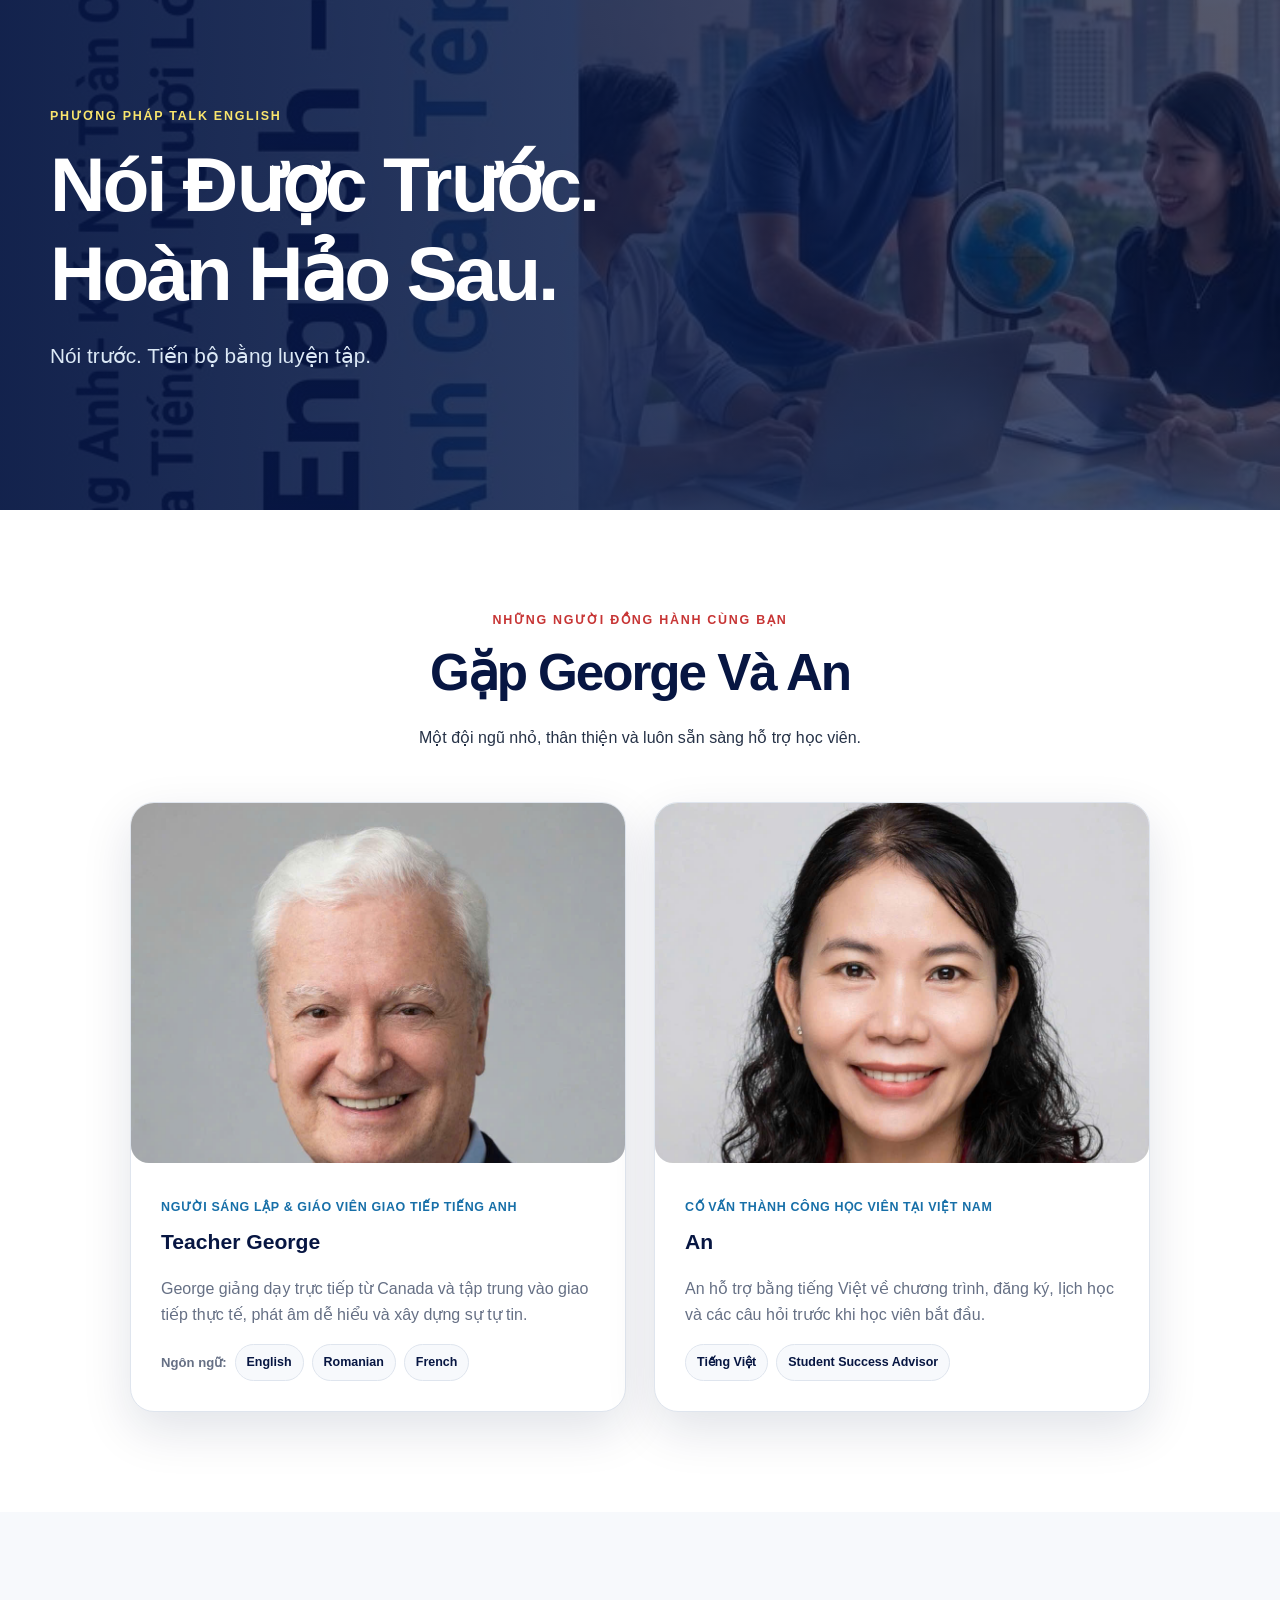
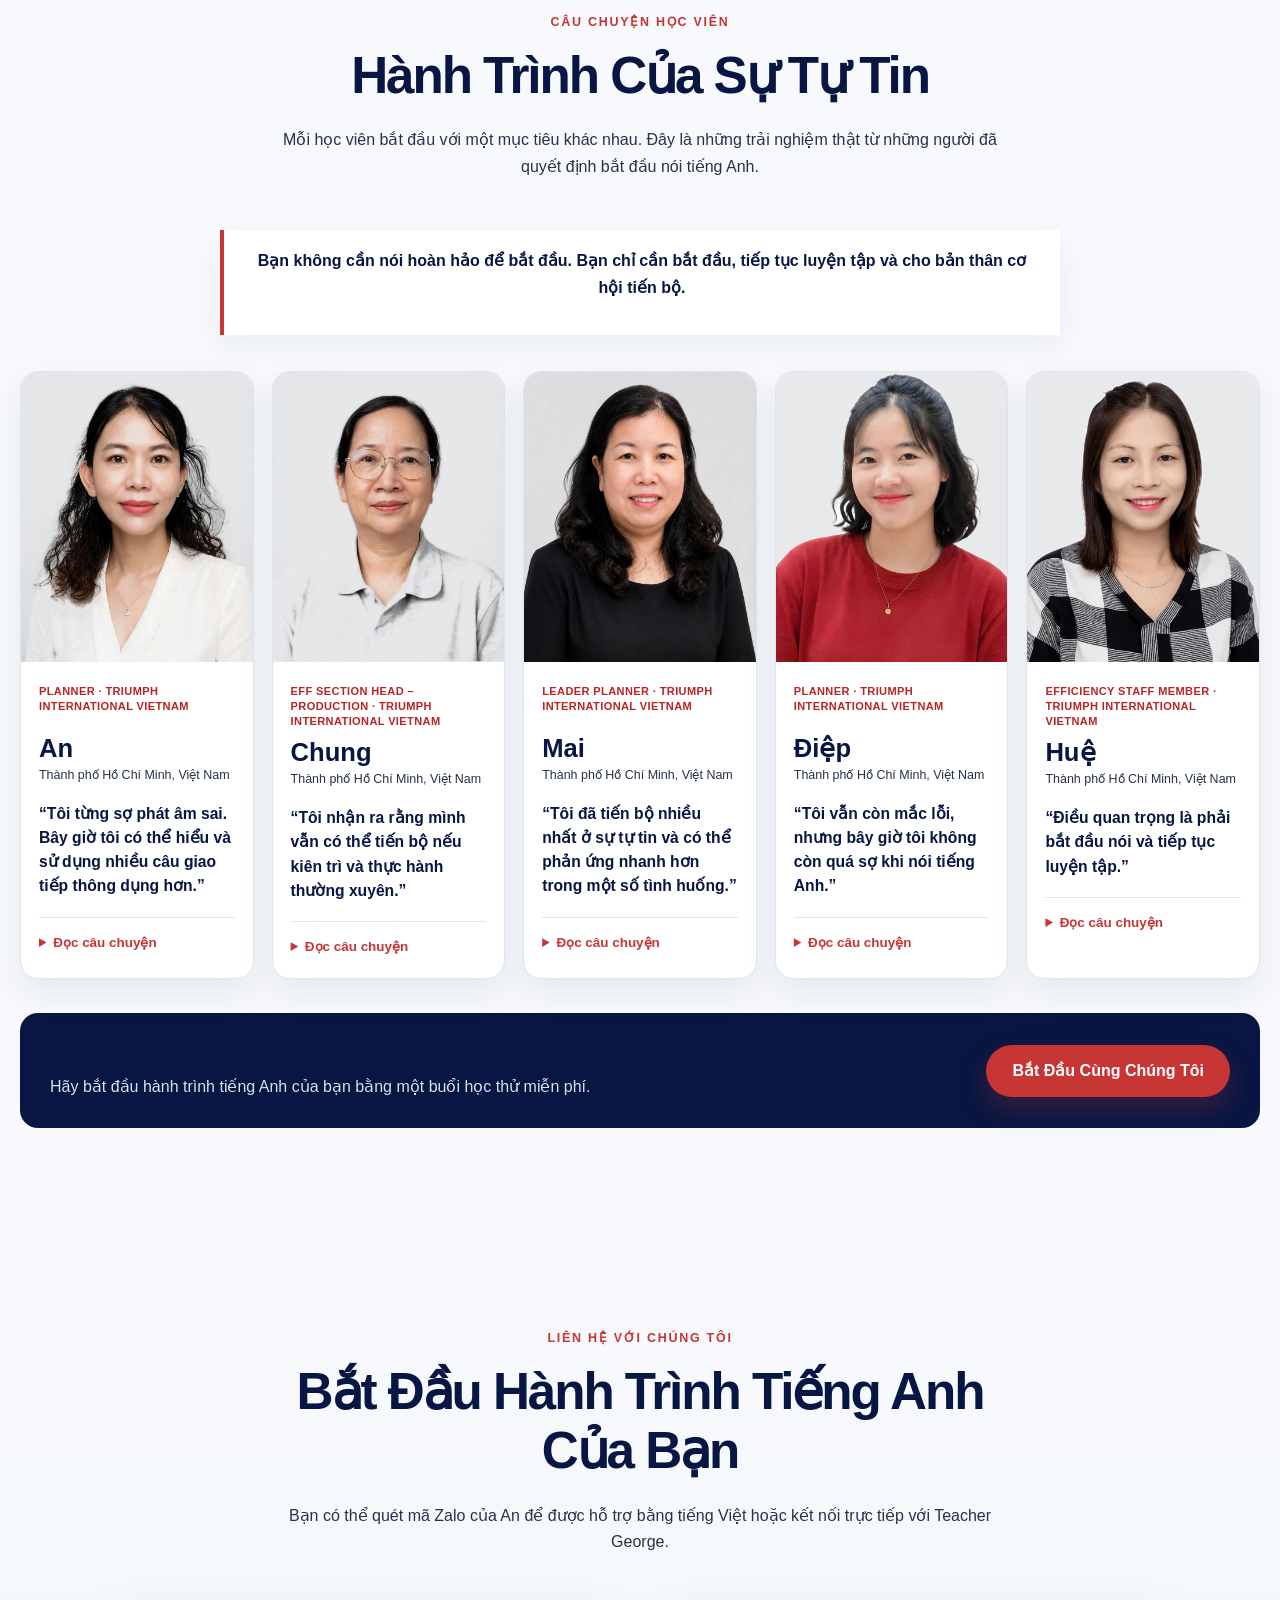
==== commit edfeb878: "Make Vietnam registration assessment optional and preserve completed attempts" ====
--- a/index.html
+++ b/index.html
@@ -510,7 +510,7 @@
 <input name="source_page" type="hidden" value="https://noiladuoc.com/">
 <input id="registration-language" name="website_language" type="hidden" value="Vietnamese">
 <input id="registration-autoresponse" name="_autoresponse" type="hidden" disabled>
-<fieldset id="registration-assessment" class="form-full assessment-form"><legend><span class="assessment-vi">Tìm khóa học phù hợp với bạn</span><span class="assessment-en">Find the right course for you</span></legend><label data-assessment-group="shared"><span class="assessment-vi">Bạn đang tìm khóa học cho ai?</span><span class="assessment-en">Who is the course for?</span><select data-assessment-name="audience" required><option value="" data-assessment-vi="— Chọn" data-assessment-en="Select —">— Chọn</option><option value="adult" data-assessment-vi="Người lớn" data-assessment-en="Adult">Người lớn</option><option value="kids" data-assessment-vi="Trẻ 4–12 tuổi, phụ huynh điền" data-assessment-en="Child aged 4–12, completed by parent">Trẻ 4–12 tuổi, phụ huynh điền</option></select></label><label data-assessment-group="adult"><span class="assessment-vi">Khóa học bạn quan tâm nhất?</span><span class="assessment-en">Which course interests you most?</span><select required data-assessment-name="interest"><option value="" data-assessment-vi="Chọn câu trả lời" data-assessment-en="Choose an answer">Chọn câu trả lời</option><option value="unsure" data-assessment-vi="Chưa biết, giúp tôi chọn" data-assessment-en="Not sure, help me choose">Chưa biết, giúp tôi chọn</option><option value="beginner" data-assessment-vi="Tiếng Anh cho người mới bắt đầu" data-assessment-en="Beginner English">Tiếng Anh cho người mới bắt đầu</option><option value="daily" data-assessment-vi="Tiếng Anh giao tiếp hằng ngày" data-assessment-en="Daily Conversation">Tiếng Anh giao tiếp hằng ngày</option><option value="business" data-assessment-vi="Tiếng Anh công việc cơ bản" data-assessment-en="Business English Essentials">Tiếng Anh công việc cơ bản</option><option value="interview" data-assessment-vi="Tiếng Anh tìm việc và phỏng vấn" data-assessment-en="Job Search &amp; Interview English">Tiếng Anh tìm việc và phỏng vấn</option><option value="cruise" data-assessment-vi="Tiếng Anh trên tàu du lịch" data-assessment-en="Cruise Ship English">Tiếng Anh trên tàu du lịch</option><option value="hotel" data-assessment-vi="Tiếng Anh khách sạn và khu nghỉ dưỡng" data-assessment-en="Hotel &amp; Resort English">Tiếng Anh khách sạn và khu nghỉ dưỡng</option><option value="office-it" data-assessment-vi="Tiếng Anh văn phòng quốc tế và CNTT" data-assessment-en="International Office &amp; IT English">Tiếng Anh văn phòng quốc tế và CNTT</option><option value="manufacturing-construction" data-assessment-vi="Tiếng Anh sản xuất và xây dựng" data-assessment-en="Manufacturing &amp; Construction English">Tiếng Anh sản xuất và xây dựng</option><option value="maritime" data-assessment-vi="Tiếng Anh hàng hải và thuyền viên" data-assessment-en="Maritime &amp; Seafarer English">Tiếng Anh hàng hải và thuyền viên</option><option value="massage-spa" data-assessment-vi="Tiếng Anh massage và spa" data-assessment-en="Massage &amp; Spa English">Tiếng Anh massage và spa</option><option value="nail" data-assessment-vi="Tiếng Anh tiệm nail" data-assessment-en="Nail Salon English">Tiếng Anh tiệm nail</option><option value="restaurant-service" data-assessment-vi="Tiếng Anh nhà hàng và dịch vụ khách hàng" data-assessment-en="Restaurant &amp; Customer Service English">Tiếng Anh nhà hàng và dịch vụ khách hàng</option><option value="warehousing-logistics" data-assessment-vi="Tiếng Anh kho bãi và logistics" data-assessment-en="Warehousing &amp; Logistics English">Tiếng Anh kho bãi và logistics</option><option value="love-across-borders" data-assessment-vi="Tình yêu xuyên biên giới" data-assessment-en="Love Across Borders">Tình yêu xuyên biên giới</option><option value="corporate-a1" data-assessment-vi="Tiếng Anh doanh nghiệp A1" data-assessment-en="Corporate A1">Tiếng Anh doanh nghiệp A1</option><option value="corporate-a2" data-assessment-vi="Tiếng Anh doanh nghiệp A2" data-assessment-en="Corporate A2">Tiếng Anh doanh nghiệp A2</option><option value="kids" data-assessment-vi="Tiếng Anh trẻ em" data-assessment-en="Talk English Kids">Tiếng Anh trẻ em</option></select></label><label data-assessment-group="adult"><span class="assessment-vi">Bạn cần làm việc gì bằng tiếng Anh nhất?</span><span class="assessment-en">What do you most need to do in English?</span><select required data-assessment-name="task"><option value="" data-assessment-vi="Chọn câu trả lời" data-assessment-en="Choose an answer">Chọn câu trả lời</option><option value="daily" data-assessment-vi="Trò chuyện và sinh hoạt" data-assessment-en="Everyday conversations">Trò chuyện và sinh hoạt</option><option value="interview" data-assessment-vi="Ứng tuyển và trả lời phỏng vấn" data-assessment-en="Apply for jobs and interview">Ứng tuyển và trả lời phỏng vấn</option><option value="business" data-assessment-vi="Họp, email và trao đổi với đồng nghiệp" data-assessment-en="Meetings, emails and colleagues">Họp, email và trao đổi với đồng nghiệp</option><option value="service" data-assessment-vi="Trao đổi với khách hàng" data-assessment-en="Speak with customers">Trao đổi với khách hàng</option><option value="relationship" data-assessment-vi="Giao tiếp với người yêu hoặc bạn đời khác văn hóa, từ 18 tuổi" data-assessment-en="Communicate with a partner across cultures, age 18+">Giao tiếp với người yêu hoặc bạn đời khác văn hóa, từ 18 tuổi</option></select></label><label data-assessment-group="adult"><span class="assessment-vi">Khi nào bạn cần sử dụng tiếng Anh?</span><span class="assessment-en">When do you need to use English?</span><select required data-assessment-name="urgency"><option value="" data-assessment-vi="Chọn câu trả lời" data-assessment-en="Choose an answer">Chọn câu trả lời</option><option value="now" data-assessment-vi="Trong tháng này" data-assessment-en="This month">Trong tháng này</option><option value="soon" data-assessment-vi="Trong 1–3 tháng" data-assessment-en="In 1–3 months">Trong 1–3 tháng</option><option value="later" data-assessment-vi="Chưa có hạn cụ thể" data-assessment-en="No fixed deadline">Chưa có hạn cụ thể</option></select></label><label data-assessment-group="adult"><span class="assessment-vi">Điều khó nhất hiện nay là gì?</span><span class="assessment-en">What is hardest for you now?</span><select required data-assessment-name="skill"><option value="" data-assessment-vi="Chọn câu trả lời" data-assessment-en="Choose an answer">Chọn câu trả lời</option><option value="start" data-assessment-vi="Bắt đầu nói hoặc tạo câu" data-assessment-en="Starting to speak or forming sentences">Bắt đầu nói hoặc tạo câu</option><option value="listen" data-assessment-vi="Nghe và hiểu người khác" data-assessment-en="Understanding spoken English">Nghe và hiểu người khác</option><option value="reply" data-assessment-vi="Trả lời câu hỏi tiếp nối" data-assessment-en="Answering follow-up questions">Trả lời câu hỏi tiếp nối</option><option value="words" data-assessment-vi="Tìm từ đúng trong tình huống thực tế" data-assessment-en="Finding words for real situations">Tìm từ đúng trong tình huống thực tế</option></select></label><label data-assessment-group="adult"><span class="assessment-vi">Bạn đã dùng tiếng Anh trong tình huống này chưa?</span><span class="assessment-en">Have you used English in this situation?</span><select required data-assessment-name="experience"><option value="" data-assessment-vi="Chọn câu trả lời" data-assessment-en="Choose an answer">Chọn câu trả lời</option><option value="never" data-assessment-vi="Chưa từng" data-assessment-en="Never">Chưa từng</option><option value="help" data-assessment-vi="Có, nhưng cần giúp đỡ" data-assessment-en="Yes, with help">Có, nhưng cần giúp đỡ</option><option value="independent" data-assessment-vi="Có thể tự trao đổi" data-assessment-en="Can manage independently">Có thể tự trao đổi</option></select></label><label data-assessment-group="adult"><span class="assessment-vi">Bạn muốn luyện tập thêm ngoài giờ học bao lâu (không bắt buộc)?</span><span class="assessment-en">How much optional practice would you like outside class?</span><select required data-assessment-name="practice"><option value="" data-assessment-vi="Chọn câu trả lời" data-assessment-en="Choose an answer">Chọn câu trả lời</option><option value="little" data-assessment-vi="Không luyện thêm hoặc dưới 15 phút mỗi tuần" data-assessment-en="No extra practice or under 15 minutes a week">Không luyện thêm hoặc dưới 15 phút mỗi tuần</option><option value="some" data-assessment-vi="15–60 phút mỗi tuần" data-assessment-en="15–60 minutes a week">15–60 phút mỗi tuần</option><option value="regular" data-assessment-vi="Hơn 60 phút mỗi tuần" data-assessment-en="Over 60 minutes a week">Hơn 60 phút mỗi tuần</option></select></label><label data-assessment-group="child"><span class="assessment-vi">Độ tuổi của trẻ</span><span class="assessment-en">Child’s age group</span><select required data-assessment-name="kid_age"><option value="" data-assessment-vi="Chọn câu trả lời" data-assessment-en="Choose an answer">Chọn câu trả lời</option><option value="4-6" data-assessment-vi="4–6 tuổi" data-assessment-en="Ages 4–6">4–6 tuổi</option><option value="7-9" data-assessment-vi="7–9 tuổi" data-assessment-en="Ages 7–9">7–9 tuổi</option><option value="10-12" data-assessment-vi="10–12 tuổi" data-assessment-en="Ages 10–12">10–12 tuổi</option></select></label><label data-assessment-group="adult"><span class="assessment-vi">Mục tiêu chính</span><span class="assessment-en">Main goal</span><select data-assessment-name="goal" required><option value="" data-assessment-vi="— Chọn" data-assessment-en="Select —">— Chọn</option><option value="daily" data-assessment-vi="Giao tiếp hằng ngày" data-assessment-en="Daily conversation">Giao tiếp hằng ngày</option><option value="interview" data-assessment-vi="Tìm việc và phỏng vấn" data-assessment-en="Job search and interviews">Tìm việc và phỏng vấn</option><option value="business" data-assessment-vi="Giao tiếp công việc" data-assessment-en="Work communication">Giao tiếp công việc</option><option value="corporate" data-assessment-vi="Chương trình cho nhóm doanh nghiệp" data-assessment-en="Corporate group programme">Chương trình cho nhóm doanh nghiệp</option><option value="relationship" data-assessment-vi="Mối quan hệ xuyên văn hóa, từ 18 tuổi" data-assessment-en="Cross-cultural relationships, age 18+">Mối quan hệ xuyên văn hóa, từ 18 tuổi</option></select></label><label data-assessment-group="adult"><span class="assessment-vi">Môi trường muốn luyện tập</span><span class="assessment-en">Preferred practice setting</span><select data-assessment-name="sector" required><option value="" data-assessment-vi="— Chọn" data-assessment-en="Select —">— Chọn</option><option value="general" data-assessment-vi="Giao tiếp chung" data-assessment-en="General">Giao tiếp chung</option><option value="cruise" data-assessment-vi="Tàu du lịch" data-assessment-en="Cruise ship">Tàu du lịch</option><option value="hotel" data-assessment-vi="Khách sạn" data-assessment-en="Hotel">Khách sạn</option><option value="office-it" data-assessment-vi="Văn phòng và CNTT" data-assessment-en="Office and IT">Văn phòng và CNTT</option><option value="manufacturing-construction" data-assessment-vi="Sản xuất và xây dựng" data-assessment-en="Manufacturing and construction">Sản xuất và xây dựng</option><option value="maritime" data-assessment-vi="Hàng hải" data-assessment-en="Maritime">Hàng hải</option><option value="massage-spa" data-assessment-vi="Massage và spa" data-assessment-en="Massage and spa">Massage và spa</option><option value="nail" data-assessment-vi="Tiệm nail" data-assessment-en="Nail salon">Tiệm nail</option><option value="restaurant-service" data-assessment-vi="Nhà hàng và dịch vụ" data-assessment-en="Restaurant and service">Nhà hàng và dịch vụ</option><option value="warehousing-logistics" data-assessment-vi="Kho bãi và logistics" data-assessment-en="Warehousing and logistics">Kho bãi và logistics</option></select></label><label data-assessment-group="adult"><span class="assessment-vi">Hiện tại bạn có thể nói tiếng Anh như thế nào?</span><span class="assessment-en">How comfortably can you speak English now?</span><select data-assessment-name="confidence" required><option value="" data-assessment-vi="— Chọn" data-assessment-en="Select —">— Chọn</option><option value="0" data-assessment-vi="Mới bắt đầu, cần hỗ trợ nhiều" data-assessment-en="Starting out, need substantial support">Mới bắt đầu, cần hỗ trợ nhiều</option><option value="1" data-assessment-vi="Nói được câu ngắn, còn ngập ngừng" data-assessment-en="Short sentences, with pauses">Nói được câu ngắn, còn ngập ngừng</option><option value="2" data-assessment-vi="Nói và trả lời câu hỏi tiếp nối khá độc lập" data-assessment-en="Can speak and answer follow-up questions independently">Nói và trả lời câu hỏi tiếp nối khá độc lập</option></select></label><label data-assessment-group="adult"><span class="assessment-vi">Chọn câu đúng</span><span class="assessment-en">Choose the correct sentence</span><select data-assessment-name="q1" required><option value="" data-assessment-vi="— Chọn" data-assessment-en="Select —">— Chọn</option><option value="0">She work here.</option><option value="1">She works here.</option><option value="0b">She working here.</option></select></label><label data-assessment-group="adult"><span class="assessment-vi">“Could you repeat that, please?” dùng để làm gì?</span><span class="assessment-en">What does “Could you repeat that, please?” ask for?</span><select data-assessment-name="q2" required><option value="" data-assessment-vi="— Chọn" data-assessment-en="Select —">— Chọn</option><option value="0" data-assessment-vi="Kết thúc cuộc gọi" data-assessment-en="End a call">Kết thúc cuộc gọi</option><option value="0b" data-assessment-vi="Xác nhận đã hiểu" data-assessment-en="Confirm understanding">Xác nhận đã hiểu</option><option value="1" data-assessment-vi="Yêu cầu nói lại" data-assessment-en="Ask someone to say it again">Yêu cầu nói lại</option></select></label><label data-assessment-group="adult"><span class="assessment-vi">Bạn chưa chắc về thời hạn. Chọn câu trả lời phù hợp.</span><span class="assessment-en">You are unsure of the deadline. Choose the best reply.</span><select data-assessment-name="q3" required><option value="" data-assessment-vi="— Chọn" data-assessment-en="Select —">— Chọn</option><option value="1">Could you confirm the deadline, please?</option><option value="0">I guarantee it is finished.</option><option value="0b">I will guess the time.</option></select></label><label data-assessment-group="adult"><span class="assessment-vi">Chọn câu hỏi đúng</span><span class="assessment-en">Choose the correct question</span><select required data-assessment-name="q4"><option value="" data-assessment-vi="Chọn câu trả lời" data-assessment-en="Choose an answer">Chọn câu trả lời</option><option value="0" data-assessment-vi="Where you work?" data-assessment-en="Where you work?">Where you work?</option><option value="1" data-assessment-vi="Where do you work?" data-assessment-en="Where do you work?">Where do you work?</option><option value="0b" data-assessment-vi="Where does you work?" data-assessment-en="Where does you work?">Where does you work?</option></select></label><label data-assessment-group="adult"><span class="assessment-vi">“The meeting has been moved from Tuesday to Thursday.” Cuộc họp diễn ra khi nào?</span><span class="assessment-en">“The meeting has been moved from Tuesday to Thursday.” When is the meeting?</span><select required data-assessment-name="q5"><option value="" data-assessment-vi="Chọn câu trả lời" data-assessment-en="Choose an answer">Chọn câu trả lời</option><option value="0" data-assessment-vi="Tuesday" data-assessment-en="Tuesday">Tuesday</option><option value="1" data-assessment-vi="Thursday" data-assessment-en="Thursday">Thursday</option><option value="0b" data-assessment-vi="Both days" data-assessment-en="Both days">Both days</option></select></label><label data-assessment-group="adult"><span class="assessment-vi">Bạn chưa từng dùng một phần mềm. Chọn câu trả lời trung thực.</span><span class="assessment-en">You have never used a software tool. Choose an honest reply.</span><select required data-assessment-name="q6"><option value="" data-assessment-vi="Chọn câu trả lời" data-assessment-en="Choose an answer">Chọn câu trả lời</option><option value="0" data-assessment-vi="I am an expert in it." data-assessment-en="I am an expert in it.">I am an expert in it.</option><option value="0b" data-assessment-vi="I have used it for years." data-assessment-en="I have used it for years.">I have used it for years.</option><option value="1" data-assessment-vi="I have not used it yet, but I am willing to learn." data-assessment-en="I have not used it yet, but I am willing to learn.">I have not used it yet, but I am willing to learn.</option></select></label><p id="registration-assessment-result" class="form-full" aria-live="polite"></p></fieldset>
+
 <label>
 <span data-i18n="form_name">Họ và tên</span>
 <input autocomplete="name" id="student-name" name="name" required="" maxlength="120" type="text">
@@ -564,6 +564,7 @@
 <span data-i18n="form_message">Tin nhắn</span>
 <textarea data-i18n-placeholder="form_message_placeholder" id="student-message" maxlength="2000" name="message" placeholder="Bạn có thể cho chúng tôi biết thêm về mục tiêu hoặc câu hỏi của bạn." rows="5"></textarea>
 </label>
+<details id="registration-assessment-details" class="form-full registration-review"><summary><span class="assessment-vi">Giúp tôi chọn khóa học — không bắt buộc</span><span class="assessment-en">Help me choose a course — optional</span></summary><p><span class="assessment-vi">Bạn có thể gửi đăng ký mà không làm phần này. Nếu đã hoàn thành, kết quả được kèm theo đăng ký.</span><span class="assessment-en">You can register without completing this section. Completed results are included with your registration.</span></p><fieldset id="registration-assessment" class="form-full assessment-form"><legend><span class="assessment-vi">Tìm khóa học phù hợp với bạn</span><span class="assessment-en">Find the right course for you</span></legend><label data-assessment-group="shared"><span class="assessment-vi">Bạn đang tìm khóa học cho ai?</span><span class="assessment-en">Who is the course for?</span><select data-assessment-name="audience"><option value="" data-assessment-vi="— Chọn" data-assessment-en="Select —">— Chọn</option><option value="adult" data-assessment-vi="Người lớn" data-assessment-en="Adult">Người lớn</option><option value="kids" data-assessment-vi="Trẻ 4–12 tuổi, phụ huynh điền" data-assessment-en="Child aged 4–12, completed by parent">Trẻ 4–12 tuổi, phụ huynh điền</option></select></label><label data-assessment-group="adult"><span class="assessment-vi">Khóa học bạn quan tâm nhất?</span><span class="assessment-en">Which course interests you most?</span><select data-assessment-name="interest"><option value="" data-assessment-vi="Chọn câu trả lời" data-assessment-en="Choose an answer">Chọn câu trả lời</option><option value="unsure" data-assessment-vi="Chưa biết, giúp tôi chọn" data-assessment-en="Not sure, help me choose">Chưa biết, giúp tôi chọn</option><option value="beginner" data-assessment-vi="Tiếng Anh cho người mới bắt đầu" data-assessment-en="Beginner English">Tiếng Anh cho người mới bắt đầu</option><option value="daily" data-assessment-vi="Tiếng Anh giao tiếp hằng ngày" data-assessment-en="Daily Conversation">Tiếng Anh giao tiếp hằng ngày</option><option value="business" data-assessment-vi="Tiếng Anh công việc cơ bản" data-assessment-en="Business English Essentials">Tiếng Anh công việc cơ bản</option><option value="interview" data-assessment-vi="Tiếng Anh tìm việc và phỏng vấn" data-assessment-en="Job Search &amp; Interview English">Tiếng Anh tìm việc và phỏng vấn</option><option value="cruise" data-assessment-vi="Tiếng Anh trên tàu du lịch" data-assessment-en="Cruise Ship English">Tiếng Anh trên tàu du lịch</option><option value="hotel" data-assessment-vi="Tiếng Anh khách sạn và khu nghỉ dưỡng" data-assessment-en="Hotel &amp; Resort English">Tiếng Anh khách sạn và khu nghỉ dưỡng</option><option value="office-it" data-assessment-vi="Tiếng Anh văn phòng quốc tế và CNTT" data-assessment-en="International Office &amp; IT English">Tiếng Anh văn phòng quốc tế và CNTT</option><option value="manufacturing-construction" data-assessment-vi="Tiếng Anh sản xuất và xây dựng" data-assessment-en="Manufacturing &amp; Construction English">Tiếng Anh sản xuất và xây dựng</option><option value="maritime" data-assessment-vi="Tiếng Anh hàng hải và thuyền viên" data-assessment-en="Maritime &amp; Seafarer English">Tiếng Anh hàng hải và thuyền viên</option><option value="massage-spa" data-assessment-vi="Tiếng Anh massage và spa" data-assessment-en="Massage &amp; Spa English">Tiếng Anh massage và spa</option><option value="nail" data-assessment-vi="Tiếng Anh tiệm nail" data-assessment-en="Nail Salon English">Tiếng Anh tiệm nail</option><option value="restaurant-service" data-assessment-vi="Tiếng Anh nhà hàng và dịch vụ khách hàng" data-assessment-en="Restaurant &amp; Customer Service English">Tiếng Anh nhà hàng và dịch vụ khách hàng</option><option value="warehousing-logistics" data-assessment-vi="Tiếng Anh kho bãi và logistics" data-assessment-en="Warehousing &amp; Logistics English">Tiếng Anh kho bãi và logistics</option><option value="love-across-borders" data-assessment-vi="Tình yêu xuyên biên giới" data-assessment-en="Love Across Borders">Tình yêu xuyên biên giới</option><option value="corporate-a1" data-assessment-vi="Tiếng Anh doanh nghiệp A1" data-assessment-en="Corporate A1">Tiếng Anh doanh nghiệp A1</option><option value="corporate-a2" data-assessment-vi="Tiếng Anh doanh nghiệp A2" data-assessment-en="Corporate A2">Tiếng Anh doanh nghiệp A2</option><option value="kids" data-assessment-vi="Tiếng Anh trẻ em" data-assessment-en="Talk English Kids">Tiếng Anh trẻ em</option></select></label><label data-assessment-group="adult"><span class="assessment-vi">Bạn cần làm việc gì bằng tiếng Anh nhất?</span><span class="assessment-en">What do you most need to do in English?</span><select data-assessment-name="task"><option value="" data-assessment-vi="Chọn câu trả lời" data-assessment-en="Choose an answer">Chọn câu trả lời</option><option value="daily" data-assessment-vi="Trò chuyện và sinh hoạt" data-assessment-en="Everyday conversations">Trò chuyện và sinh hoạt</option><option value="interview" data-assessment-vi="Ứng tuyển và trả lời phỏng vấn" data-assessment-en="Apply for jobs and interview">Ứng tuyển và trả lời phỏng vấn</option><option value="business" data-assessment-vi="Họp, email và trao đổi với đồng nghiệp" data-assessment-en="Meetings, emails and colleagues">Họp, email và trao đổi với đồng nghiệp</option><option value="service" data-assessment-vi="Trao đổi với khách hàng" data-assessment-en="Speak with customers">Trao đổi với khách hàng</option><option value="relationship" data-assessment-vi="Giao tiếp với người yêu hoặc bạn đời khác văn hóa, từ 18 tuổi" data-assessment-en="Communicate with a partner across cultures, age 18+">Giao tiếp với người yêu hoặc bạn đời khác văn hóa, từ 18 tuổi</option></select></label><label data-assessment-group="adult"><span class="assessment-vi">Khi nào bạn cần sử dụng tiếng Anh?</span><span class="assessment-en">When do you need to use English?</span><select data-assessment-name="urgency"><option value="" data-assessment-vi="Chọn câu trả lời" data-assessment-en="Choose an answer">Chọn câu trả lời</option><option value="now" data-assessment-vi="Trong tháng này" data-assessment-en="This month">Trong tháng này</option><option value="soon" data-assessment-vi="Trong 1–3 tháng" data-assessment-en="In 1–3 months">Trong 1–3 tháng</option><option value="later" data-assessment-vi="Chưa có hạn cụ thể" data-assessment-en="No fixed deadline">Chưa có hạn cụ thể</option></select></label><label data-assessment-group="adult"><span class="assessment-vi">Điều khó nhất hiện nay là gì?</span><span class="assessment-en">What is hardest for you now?</span><select data-assessment-name="skill"><option value="" data-assessment-vi="Chọn câu trả lời" data-assessment-en="Choose an answer">Chọn câu trả lời</option><option value="start" data-assessment-vi="Bắt đầu nói hoặc tạo câu" data-assessment-en="Starting to speak or forming sentences">Bắt đầu nói hoặc tạo câu</option><option value="listen" data-assessment-vi="Nghe và hiểu người khác" data-assessment-en="Understanding spoken English">Nghe và hiểu người khác</option><option value="reply" data-assessment-vi="Trả lời câu hỏi tiếp nối" data-assessment-en="Answering follow-up questions">Trả lời câu hỏi tiếp nối</option><option value="words" data-assessment-vi="Tìm từ đúng trong tình huống thực tế" data-assessment-en="Finding words for real situations">Tìm từ đúng trong tình huống thực tế</option></select></label><label data-assessment-group="adult"><span class="assessment-vi">Bạn đã dùng tiếng Anh trong tình huống này chưa?</span><span class="assessment-en">Have you used English in this situation?</span><select data-assessment-name="experience"><option value="" data-assessment-vi="Chọn câu trả lời" data-assessment-en="Choose an answer">Chọn câu trả lời</option><option value="never" data-assessment-vi="Chưa từng" data-assessment-en="Never">Chưa từng</option><option value="help" data-assessment-vi="Có, nhưng cần giúp đỡ" data-assessment-en="Yes, with help">Có, nhưng cần giúp đỡ</option><option value="independent" data-assessment-vi="Có thể tự trao đổi" data-assessment-en="Can manage independently">Có thể tự trao đổi</option></select></label><label data-assessment-group="adult"><span class="assessment-vi">Bạn muốn luyện tập thêm ngoài giờ học bao lâu (không bắt buộc)?</span><span class="assessment-en">How much optional practice would you like outside class?</span><select data-assessment-name="practice"><option value="" data-assessment-vi="Chọn câu trả lời" data-assessment-en="Choose an answer">Chọn câu trả lời</option><option value="little" data-assessment-vi="Không luyện thêm hoặc dưới 15 phút mỗi tuần" data-assessment-en="No extra practice or under 15 minutes a week">Không luyện thêm hoặc dưới 15 phút mỗi tuần</option><option value="some" data-assessment-vi="15–60 phút mỗi tuần" data-assessment-en="15–60 minutes a week">15–60 phút mỗi tuần</option><option value="regular" data-assessment-vi="Hơn 60 phút mỗi tuần" data-assessment-en="Over 60 minutes a week">Hơn 60 phút mỗi tuần</option></select></label><label data-assessment-group="child"><span class="assessment-vi">Độ tuổi của trẻ</span><span class="assessment-en">Child’s age group</span><select data-assessment-name="kid_age"><option value="" data-assessment-vi="Chọn câu trả lời" data-assessment-en="Choose an answer">Chọn câu trả lời</option><option value="4-6" data-assessment-vi="4–6 tuổi" data-assessment-en="Ages 4–6">4–6 tuổi</option><option value="7-9" data-assessment-vi="7–9 tuổi" data-assessment-en="Ages 7–9">7–9 tuổi</option><option value="10-12" data-assessment-vi="10–12 tuổi" data-assessment-en="Ages 10–12">10–12 tuổi</option></select></label><label data-assessment-group="adult"><span class="assessment-vi">Mục tiêu chính</span><span class="assessment-en">Main goal</span><select data-assessment-name="goal"><option value="" data-assessment-vi="— Chọn" data-assessment-en="Select —">— Chọn</option><option value="daily" data-assessment-vi="Giao tiếp hằng ngày" data-assessment-en="Daily conversation">Giao tiếp hằng ngày</option><option value="interview" data-assessment-vi="Tìm việc và phỏng vấn" data-assessment-en="Job search and interviews">Tìm việc và phỏng vấn</option><option value="business" data-assessment-vi="Giao tiếp công việc" data-assessment-en="Work communication">Giao tiếp công việc</option><option value="corporate" data-assessment-vi="Chương trình cho nhóm doanh nghiệp" data-assessment-en="Corporate group programme">Chương trình cho nhóm doanh nghiệp</option><option value="relationship" data-assessment-vi="Mối quan hệ xuyên văn hóa, từ 18 tuổi" data-assessment-en="Cross-cultural relationships, age 18+">Mối quan hệ xuyên văn hóa, từ 18 tuổi</option></select></label><label data-assessment-group="adult"><span class="assessment-vi">Môi trường muốn luyện tập</span><span class="assessment-en">Preferred practice setting</span><select data-assessment-name="sector"><option value="" data-assessment-vi="— Chọn" data-assessment-en="Select —">— Chọn</option><option value="general" data-assessment-vi="Giao tiếp chung" data-assessment-en="General">Giao tiếp chung</option><option value="cruise" data-assessment-vi="Tàu du lịch" data-assessment-en="Cruise ship">Tàu du lịch</option><option value="hotel" data-assessment-vi="Khách sạn" data-assessment-en="Hotel">Khách sạn</option><option value="office-it" data-assessment-vi="Văn phòng và CNTT" data-assessment-en="Office and IT">Văn phòng và CNTT</option><option value="manufacturing-construction" data-assessment-vi="Sản xuất và xây dựng" data-assessment-en="Manufacturing and construction">Sản xuất và xây dựng</option><option value="maritime" data-assessment-vi="Hàng hải" data-assessment-en="Maritime">Hàng hải</option><option value="massage-spa" data-assessment-vi="Massage và spa" data-assessment-en="Massage and spa">Massage và spa</option><option value="nail" data-assessment-vi="Tiệm nail" data-assessment-en="Nail salon">Tiệm nail</option><option value="restaurant-service" data-assessment-vi="Nhà hàng và dịch vụ" data-assessment-en="Restaurant and service">Nhà hàng và dịch vụ</option><option value="warehousing-logistics" data-assessment-vi="Kho bãi và logistics" data-assessment-en="Warehousing and logistics">Kho bãi và logistics</option></select></label><label data-assessment-group="adult"><span class="assessment-vi">Hiện tại bạn có thể nói tiếng Anh như thế nào?</span><span class="assessment-en">How comfortably can you speak English now?</span><select data-assessment-name="confidence"><option value="" data-assessment-vi="— Chọn" data-assessment-en="Select —">— Chọn</option><option value="0" data-assessment-vi="Mới bắt đầu, cần hỗ trợ nhiều" data-assessment-en="Starting out, need substantial support">Mới bắt đầu, cần hỗ trợ nhiều</option><option value="1" data-assessment-vi="Nói được câu ngắn, còn ngập ngừng" data-assessment-en="Short sentences, with pauses">Nói được câu ngắn, còn ngập ngừng</option><option value="2" data-assessment-vi="Nói và trả lời câu hỏi tiếp nối khá độc lập" data-assessment-en="Can speak and answer follow-up questions independently">Nói và trả lời câu hỏi tiếp nối khá độc lập</option></select></label><label data-assessment-group="adult"><span class="assessment-vi">Chọn câu đúng</span><span class="assessment-en">Choose the correct sentence</span><select data-assessment-name="q1"><option value="" data-assessment-vi="— Chọn" data-assessment-en="Select —">— Chọn</option><option value="0">She work here.</option><option value="1">She works here.</option><option value="0b">She working here.</option></select></label><label data-assessment-group="adult"><span class="assessment-vi">“Could you repeat that, please?” dùng để làm gì?</span><span class="assessment-en">What does “Could you repeat that, please?” ask for?</span><select data-assessment-name="q2"><option value="" data-assessment-vi="— Chọn" data-assessment-en="Select —">— Chọn</option><option value="0" data-assessment-vi="Kết thúc cuộc gọi" data-assessment-en="End a call">Kết thúc cuộc gọi</option><option value="0b" data-assessment-vi="Xác nhận đã hiểu" data-assessment-en="Confirm understanding">Xác nhận đã hiểu</option><option value="1" data-assessment-vi="Yêu cầu nói lại" data-assessment-en="Ask someone to say it again">Yêu cầu nói lại</option></select></label><label data-assessment-group="adult"><span class="assessment-vi">Bạn chưa chắc về thời hạn. Chọn câu trả lời phù hợp.</span><span class="assessment-en">You are unsure of the deadline. Choose the best reply.</span><select data-assessment-name="q3"><option value="" data-assessment-vi="— Chọn" data-assessment-en="Select —">— Chọn</option><option value="1">Could you confirm the deadline, please?</option><option value="0">I guarantee it is finished.</option><option value="0b">I will guess the time.</option></select></label><label data-assessment-group="adult"><span class="assessment-vi">Chọn câu hỏi đúng</span><span class="assessment-en">Choose the correct question</span><select data-assessment-name="q4"><option value="" data-assessment-vi="Chọn câu trả lời" data-assessment-en="Choose an answer">Chọn câu trả lời</option><option value="0" data-assessment-vi="Where you work?" data-assessment-en="Where you work?">Where you work?</option><option value="1" data-assessment-vi="Where do you work?" data-assessment-en="Where do you work?">Where do you work?</option><option value="0b" data-assessment-vi="Where does you work?" data-assessment-en="Where does you work?">Where does you work?</option></select></label><label data-assessment-group="adult"><span class="assessment-vi">“The meeting has been moved from Tuesday to Thursday.” Cuộc họp diễn ra khi nào?</span><span class="assessment-en">“The meeting has been moved from Tuesday to Thursday.” When is the meeting?</span><select data-assessment-name="q5"><option value="" data-assessment-vi="Chọn câu trả lời" data-assessment-en="Choose an answer">Chọn câu trả lời</option><option value="0" data-assessment-vi="Tuesday" data-assessment-en="Tuesday">Tuesday</option><option value="1" data-assessment-vi="Thursday" data-assessment-en="Thursday">Thursday</option><option value="0b" data-assessment-vi="Both days" data-assessment-en="Both days">Both days</option></select></label><label data-assessment-group="adult"><span class="assessment-vi">Bạn chưa từng dùng một phần mềm. Chọn câu trả lời trung thực.</span><span class="assessment-en">You have never used a software tool. Choose an honest reply.</span><select data-assessment-name="q6"><option value="" data-assessment-vi="Chọn câu trả lời" data-assessment-en="Choose an answer">Chọn câu trả lời</option><option value="0" data-assessment-vi="I am an expert in it." data-assessment-en="I am an expert in it.">I am an expert in it.</option><option value="0b" data-assessment-vi="I have used it for years." data-assessment-en="I have used it for years.">I have used it for years.</option><option value="1" data-assessment-vi="I have not used it yet, but I am willing to learn." data-assessment-en="I have not used it yet, but I am willing to learn.">I have not used it yet, but I am willing to learn.</option></select></label><button type="button" id="registration-assessment-complete" class="button button-secondary"><span class="assessment-vi">Xem gợi ý của tôi</span><span class="assessment-en">See my recommendation</span></button><p id="registration-assessment-result" class="form-full" aria-live="polite"></p></fieldset></details><p id="registration-assessment-status" class="form-full" aria-live="polite"></p>
 <label class="consent-row form-full">
 <input id="student-consent" name="consent" required="" type="checkbox" value="Agreed">
 <span data-i18n="form_consent">Tôi đồng ý để Talk English liên hệ với tôi về buổi học thử và chương trình học.</span>
@@ -720,6 +721,7 @@
 <p class="copyright" data-i18n="copyright">© 2026 Nói Là Được – Talk English. All rights reserved.</p>
 <p class="release-version">Website release v1.9 · Referral Program</p></div>
 </footer>
-<script src="js/assessment.js?v=20261023-registration"></script>
+<script src="js/assessment.js?v=20261023-optional-history"></script>
 </body>
 </html>
+
